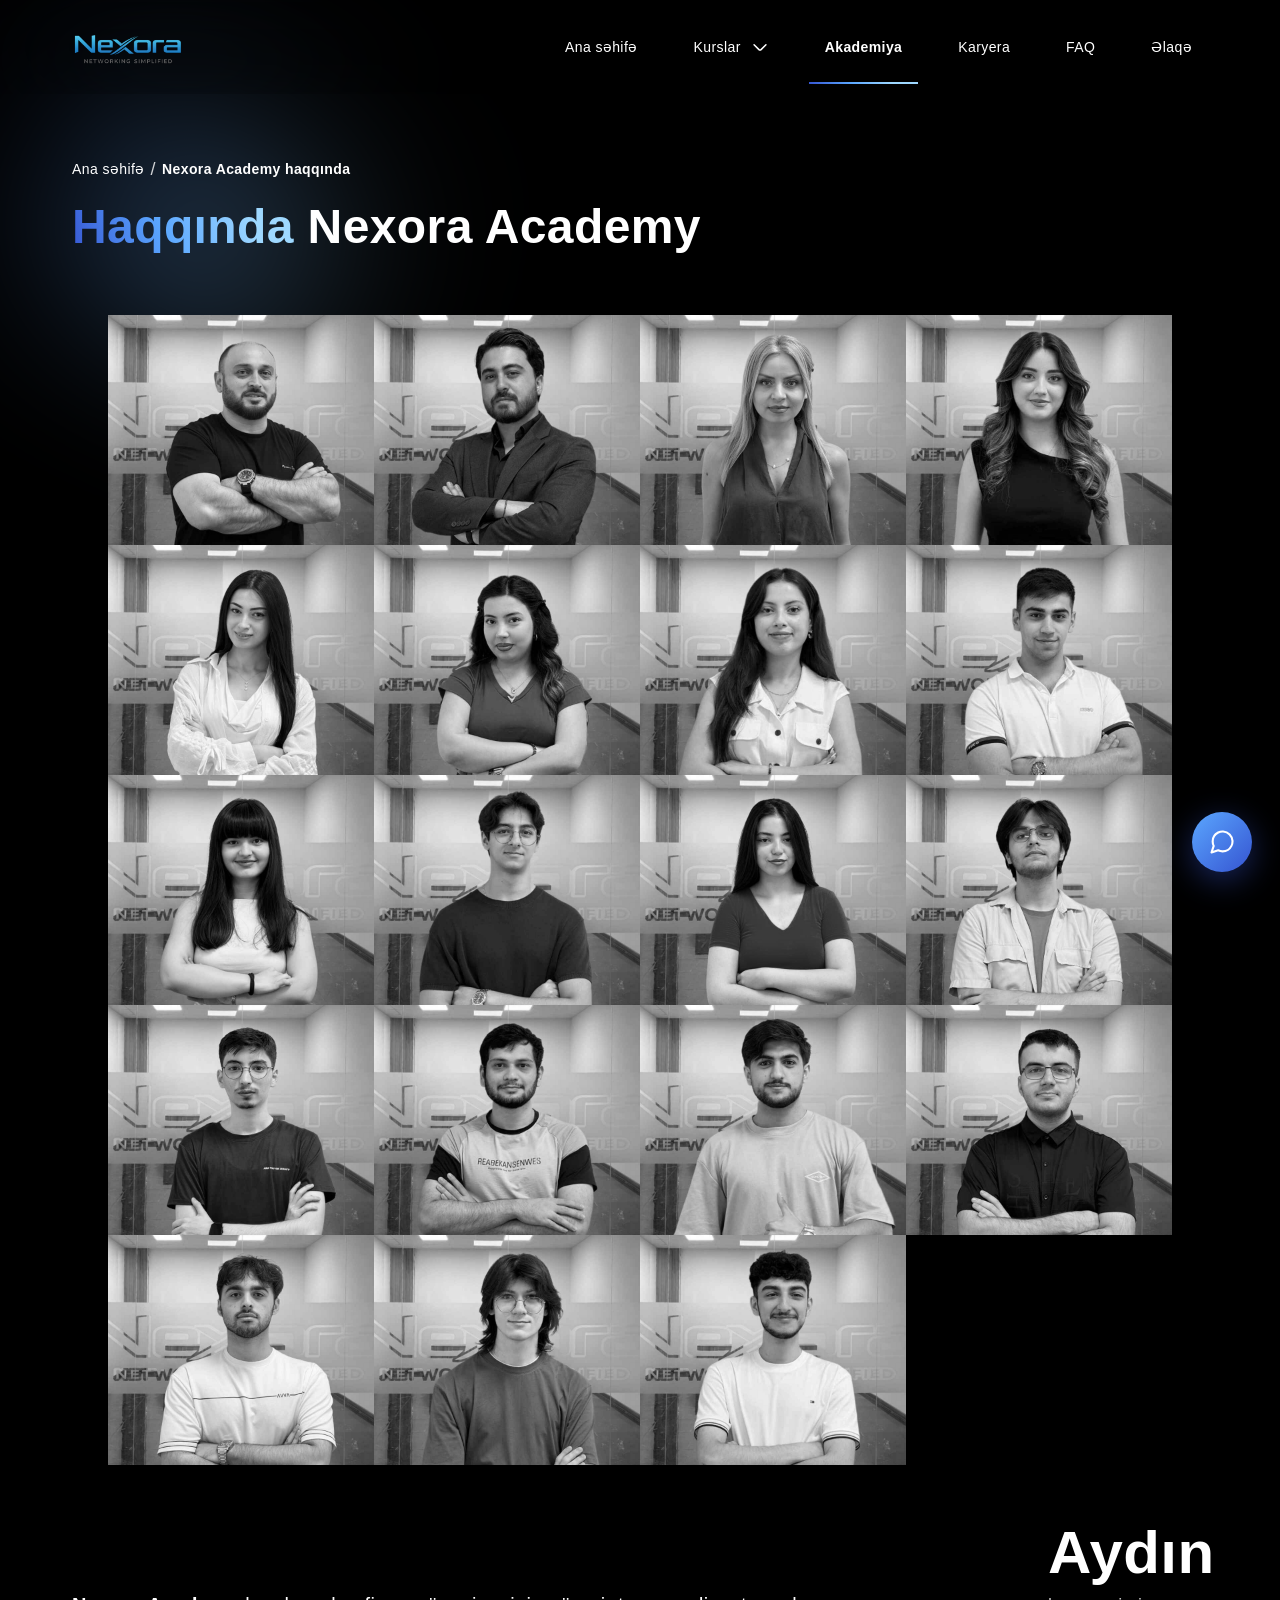
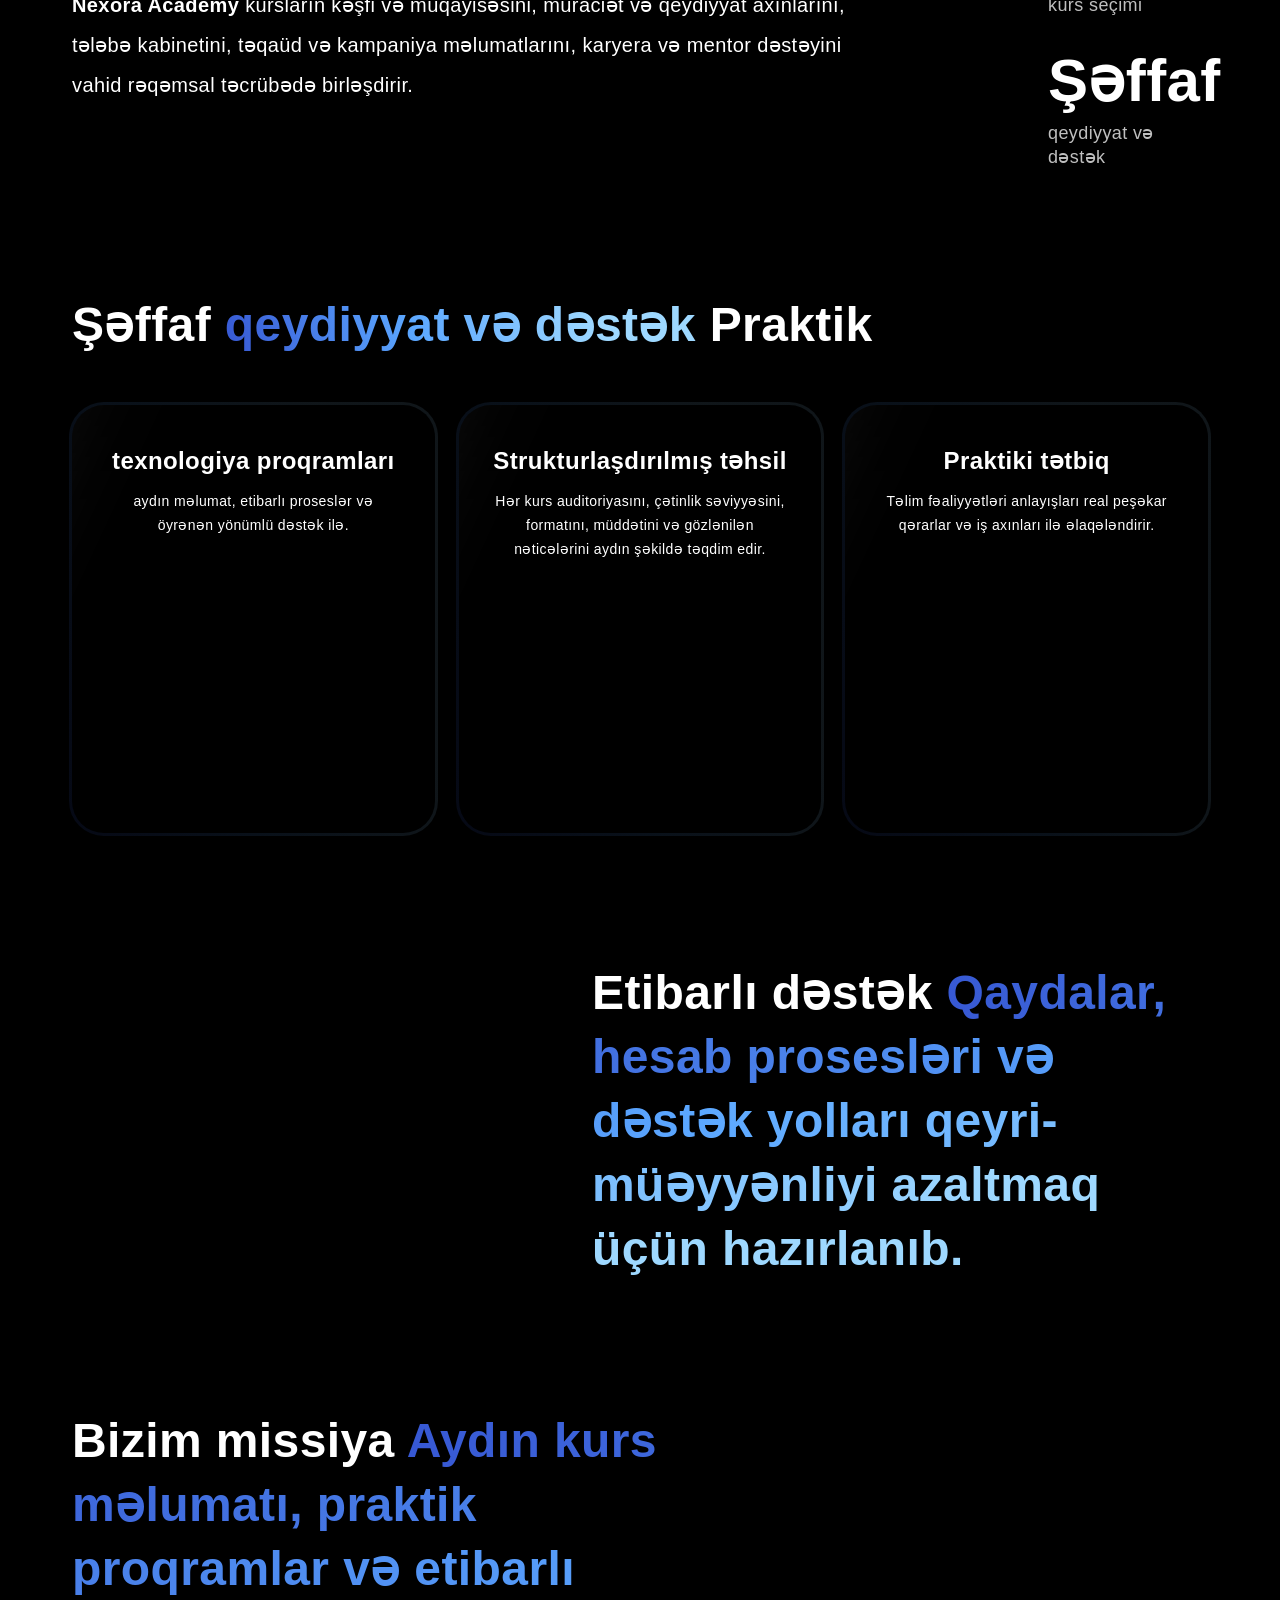
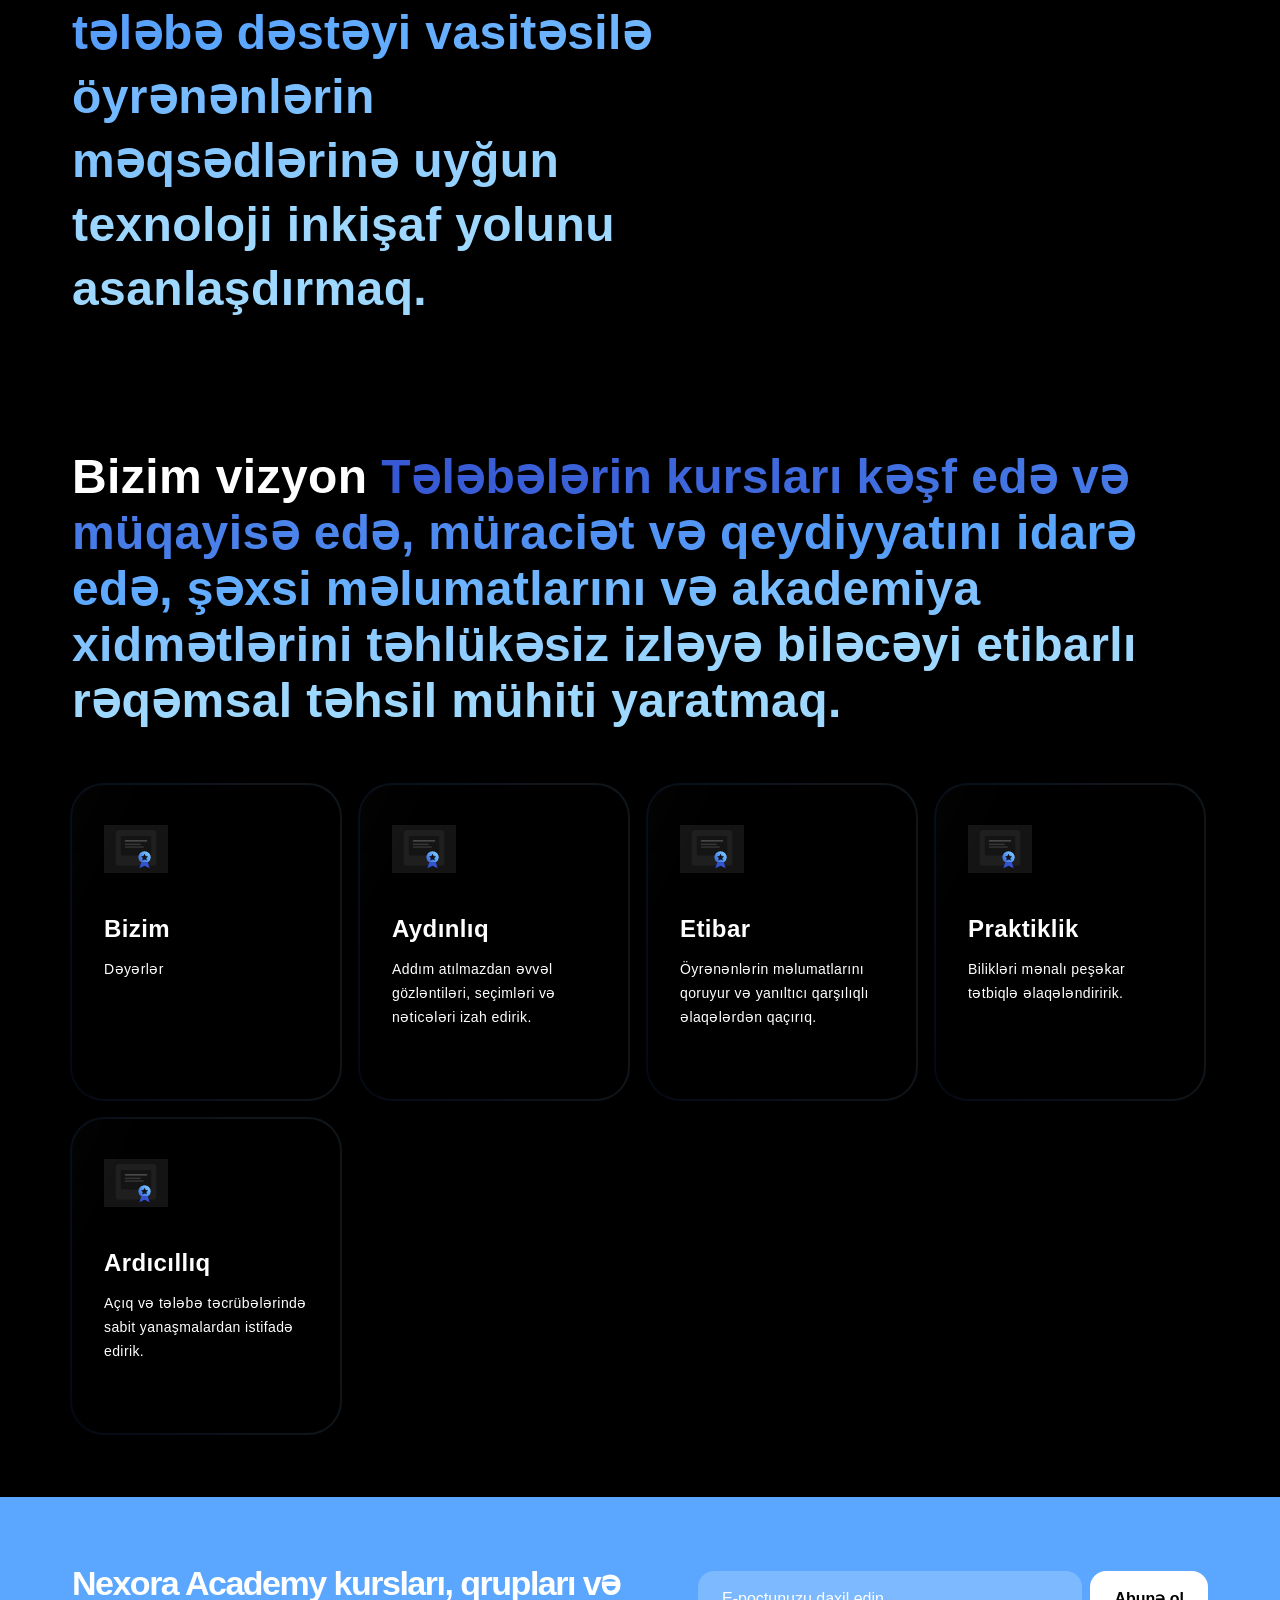
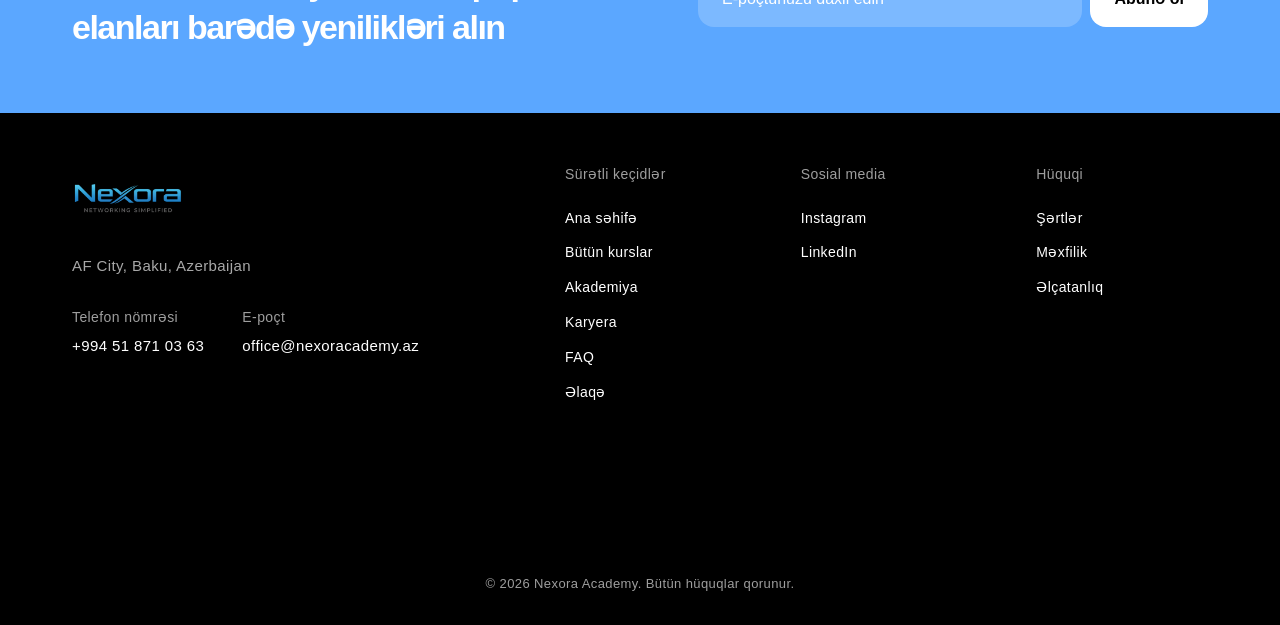
==== academy.html @ b9732b47 "first push" ====
<!doctype html>
<html lang="az">
<head>
    <link rel="preconnect" href="https://fonts.googleapis.com">
    <link rel="preconnect" href="https://fonts.gstatic.com" crossorigin>
    <link rel="icon" type="image/svg+xml" href="assets/favicon.svg">
  <meta charset="utf-8">
  <meta name="viewport" content="width=device-width, initial-scale=1">
  <meta name="description" content="Nexora Academy-nin missiyası, vizyonu, dəyərləri və tədris yanaşması ilə tanış olun.">
  <meta name="keywords" content="Nexora Academy, texnologiya kursları, kurs kataloqu, tələbə təhsili, praktiki öyrənmə">
  <meta name="nexora-api-base" content="">
  <title>Nexora Academy | Nexora Academy haqqında</title>
  <link rel="stylesheet" href="style.css">
  <script defer src="app.js"></script>
</head>
<body class="__variable_7fc4d2 antialiased" style="overflow:auto" data-page="haqqimizda">
  <noscript>Bu saytın işləməsi üçün JavaScript aktiv olmalıdır.</noscript>

      <div>
        <header class="Header_header__8yaFd">
        <div class="container">
        <div class="Header_header__content__5T2vO">
        <div class="Header_header__content__group__96cQG">
        <div class="Header_header__content__group__item__t0_4X">
        <a class="Header_header__logo__wY5vW" href="index.html">
        <img alt="Nexora Academy" data-nimg="1" decoding="async" height="52" loading="eager" src="assets/logo.png" style="color:transparent" width="107"/>
        </a>
        </div>
        </div>
        <div class="Header_header__content__group__96cQG">
        <div class="Header_header__content__group__item__t0_4X">
        <div class="Header_header__menu__QSH1x">
        <div class="Header_header__menu__body__cdNzt">
        <ul class="Header_header__menu__list__fvVyw">
        <li>
        <a class="Header_header__menu__link__i1AD1" href="index.html">
        <span>
                      Ana səhifə
                     </span>
        </a>
        </li>
        <li>
        <div class="Header_header__menu__drowpdown__KnfZg">
        <a class="Header_header__menu__drowpdown__item__jIbqp" href="courses.html">
                      Bütün kurslar
                     </a>
        <a class="Header_header__menu__drowpdown__item__jIbqp" href="categories.html">Kurs kateqoriyaları</a>
        </div>
        <p class="Header_header__menu__link__i1AD1">
        <span>
                      Kurslar
                     </span>
        <span class="Header_header__menu__arrow__nvxph">
        <svg fill="none" height="18" viewbox="0 0 18 18" width="18" xmlns="http://www.w3.org/2000/svg">
        <path d="M14.9405 6.71252L10.0505 11.6025C9.47305 12.18 8.52805 12.18 7.95055 11.6025L3.06055 6.71252" stroke="white" stroke-linecap="round" stroke-linejoin="round" stroke-miterlimit="10" stroke-width="1.5">
        </path>
        </svg>
        </span>
        </p>
        </li>
        <li>
        <a class="Header_header__menu__link__i1AD1 Header_active__9DNVy" href="academy.html">
        <span>
                      Akademiya
                     </span>
        </a>
        </li>
        <li>
        <a class="Header_header__menu__link__i1AD1" href="scholarships.html">
        <span>
                      Karyera
                     </span>
        </a>
        </li>
        <li>
        <a class="Header_header__menu__link__i1AD1" href="faq.html">
        <span>
                      FAQ
                     </span>
        </a>
        </li>
        <li>
        <a class="Header_header__menu__link__i1AD1" href="contact.html" rel="noopener noreferrer">
        <span>
                      Əlaqə
                     </span>
        </a>
        </li>
        
        </ul>
        </div>
        </div>
        <button class="ai-btn ai-btn--icon ai-btn--gray ai-btn--xs header__menu__btn d-lg-flex d-none" type="button">
        <svg class="" fill="none" height="24" viewbox="0 0 24 24" width="24" xmlns="http://www.w3.org/2000/svg">
        <path d="M22 8.27V4.23C22 2.64 21.36 2 19.77 2H15.73C14.14 2 13.5 2.64 13.5 4.23V8.27C13.5 9.86 14.14 10.5 15.73 10.5H19.77C21.36 10.5 22 9.86 22 8.27Z" stroke="white" stroke-linecap="round" stroke-linejoin="round" stroke-width="1.5">
        </path>
        <path d="M10.5 8.52V3.98C10.5 2.57 9.86 2 8.27 2H4.23C2.64 2 2 2.57 2 3.98V8.51C2 9.93 2.64 10.49 4.23 10.49H8.27C9.86 10.5 10.5 9.93 10.5 8.52Z" stroke="white" stroke-linecap="round" stroke-linejoin="round" stroke-width="1.5">
        </path>
        <path d="M10.5 19.77V15.73C10.5 14.14 9.86 13.5 8.27 13.5H4.23C2.64 13.5 2 14.14 2 15.73V19.77C2 21.36 2.64 22 4.23 22H8.27C9.86 22 10.5 21.36 10.5 19.77Z" stroke="white" stroke-linecap="round" stroke-linejoin="round" stroke-width="1.5">
        </path>
        <path d="M15 15.5H21" stroke="white" stroke-linecap="round" stroke-width="1.5">
        </path>
        <path d="M15 19.5H21" stroke="white" stroke-linecap="round" stroke-width="1.5">
        </path>
        </svg>
        </button>
        </div>
        </div>
        </div>
        </div>
        </header>
        <div class="HeaderMobile_header_mobile_menu__b38W_">
        <div class="HeaderMobile_header_mobile_menu__content__QXr0E">
        <div class="HeaderMobile_header_mobile_menu__title__N_ti5">
        <a class="HeaderMobile_header_mobile_menu__logo__V5ZUK" href="index.html">
        <img alt="Nexora Academy" data-nimg="1" decoding="async" height="52" loading="lazy" src="assets/logo.png" style="color:transparent" width="107"/>
        </a>
        <button class="ai-btn ai-btn--icon ai-btn--gray ai-btn--xs header__menu__btn d-lg-flex d-none" type="button">
        <svg class="" height="24" viewbox="0 0 24 24" width="24" xmlns="http://www.w3.org/2000/svg">
        <path d="M19.6108 6.39423C19.7449 6.26485 19.8519 6.11007 19.9255 5.93891C19.9991 5.76775 20.0379 5.58364 20.0396 5.39733C20.0413 5.21102 20.0059 5.02623 19.9354 4.85376C19.865 4.68128 19.7609 4.52456 19.6292 4.39275C19.4975 4.26094 19.3409 4.15668 19.1685 4.08604C18.996 4.01541 18.8113 3.97982 18.625 3.98135C18.4387 3.98288 18.2545 4.0215 18.0833 4.09496C17.9121 4.16842 17.7572 4.27524 17.6277 4.40919L12.0037 10.0313L6.38167 4.40919C6.25321 4.27133 6.09829 4.16076 5.92617 4.08407C5.75405 4.00737 5.56824 3.96614 5.37984 3.96281C5.19143 3.95949 5.00429 3.99415 4.82957 4.06472C4.65485 4.13529 4.49613 4.24033 4.36289 4.37358C4.22964 4.50682 4.1246 4.66553 4.05403 4.84025C3.98346 5.01498 3.9488 5.20212 3.95212 5.39053C3.95545 5.57893 3.99669 5.76474 4.07338 5.93686C4.15007 6.10898 4.26064 6.2639 4.39851 6.39236L10.0168 12.0163L4.39476 17.6384C4.14691 17.9044 4.01197 18.2562 4.01838 18.6197C4.0248 18.9832 4.17206 19.3301 4.42915 19.5871C4.68623 19.8442 5.03307 19.9915 5.39659 19.9979C5.76011 20.0043 6.11193 19.8694 6.37792 19.6215L12.0037 13.9995L17.6258 19.6234C17.8918 19.8713 18.2436 20.0062 18.6071 19.9998C18.9707 19.9934 19.3175 19.8461 19.5746 19.589C19.8317 19.3319 19.9789 18.9851 19.9854 18.6216C19.9918 18.2581 19.8568 17.9062 19.609 17.6402L13.9906 12.0163L19.6108 6.39423Z" fill="white">
        </path>
        </svg>
        </button>
        </div>
        <div class="HeaderMobile_header__menu__body__mobile__Qr4AK">
        <div class="HeaderMobile_menu__accordion__a4KMH">
        <div class="HeaderMobile_menu__accordion__item__lNOEz">
        <div class="HeaderMobile_menu__accordion__item__header__tKY8U">
        <a class="HeaderMobile_menu__accordion__item__header__title__m4g5z" href="index.html">
                  Ana səhifə
                 </a>
        </div>
        </div>
        <div class="HeaderMobile_divider__RUyAL">
        </div>
        <button class="HeaderMobile_menu__accordion__item__lNOEz" type="button">
        <div class="HeaderMobile_menu__accordion__item__header__tKY8U">
        <p class="HeaderMobile_menu__accordion__item__header__title__m4g5z">
                  Kurslar
                 </p>
        <span class="HeaderMobile_menu__accordion__item__header__icon__Zy71M">
        <svg class="" height="24" viewbox="0 0 24 24" width="24" xmlns="http://www.w3.org/2000/svg">
        <path clip-rule="evenodd" d="M16.631 11.1054C16.8673 11.3418 17.0001 11.6625 17.0001 11.9968C17.0001 12.3311 16.8673 12.6517 16.631 12.8882L9.49852 20.0206C9.38221 20.1411 9.24309 20.2371 9.08926 20.3032C8.93544 20.3693 8.76999 20.404 8.60258 20.4055C8.43517 20.407 8.26915 20.3751 8.1142 20.3117C7.95925 20.2483 7.81848 20.1546 7.7001 20.0363C7.58171 19.9179 7.48809 19.7771 7.4247 19.6222C7.3613 19.4672 7.3294 19.3012 7.33086 19.1338C7.33231 18.9664 7.36709 18.8009 7.43317 18.6471C7.49925 18.4933 7.5953 18.3541 7.71572 18.2378L13.9568 11.9968L7.71572 5.75574C7.48605 5.51795 7.35897 5.19946 7.36184 4.86888C7.36472 4.5383 7.49732 4.22207 7.73108 3.9883C7.96485 3.75454 8.28108 3.62194 8.61166 3.61907C8.94224 3.61619 9.26073 3.74328 9.49852 3.97294L16.631 11.1054Z" fill="white" fill-rule="evenodd">
        </path>
        </svg>
        </span>
        </div>
        <div class="HeaderMobile_menu__accordion__item__body__yE0mi">
        <a href="courses.html">
                  Bütün kurslar
                 </a>
        <a href="categories.html">Kurs kateqoriyaları</a>
        </div>
        </button>
        <div class="HeaderMobile_divider__RUyAL">
        </div>
        <div class="HeaderMobile_menu__accordion__item__lNOEz">
        <div class="HeaderMobile_menu__accordion__item__header__tKY8U">
        <a class="HeaderMobile_menu__accordion__item__header__title__m4g5z" href="academy.html">
                  Akademiya
                 </a>
        </div>
        </div>
        <div class="HeaderMobile_divider__RUyAL">
        </div>
        <div class="HeaderMobile_menu__accordion__item__lNOEz">
        <div class="HeaderMobile_menu__accordion__item__header__tKY8U">
        <a class="HeaderMobile_menu__accordion__item__header__title__m4g5z" href="scholarships.html">
                  Karyera
                 </a>
        </div>
        </div>
        <div class="HeaderMobile_divider__RUyAL">
        </div>
        <div class="HeaderMobile_menu__accordion__item__lNOEz">
        <div class="HeaderMobile_menu__accordion__item__header__tKY8U">
        <a class="HeaderMobile_menu__accordion__item__header__title__m4g5z" href="faq.html">
                  FAQ
                 </a>
        </div>
        </div>
        <div class="HeaderMobile_divider__RUyAL">
        </div>
        <div class="HeaderMobile_menu__accordion__item__lNOEz">
        <div class="HeaderMobile_menu__accordion__item__header__tKY8U">
        <a class="HeaderMobile_menu__accordion__item__header__title__m4g5z" href="contact.html" rel="noopener noreferrer">
                  Əlaqə
                 </a>
        </div>
        </div>
        <div class="HeaderMobile_divider__RUyAL">
        </div>
        
        </div>
        </div>
        <div class="HeaderMobile_header_mobile_menu__footer___wEiC">
        <ul class="SocialMediaList_socialList__BZJJ2">
        
        
        <li>
        <a href="privacy.html" rel="noopener noreferrer" target="_blank">
        <div>
        <svg class="" fill="white" height="16" viewbox="0 0 24 25" width="16" xmlns="http://www.w3.org/2000/svg">
        <rect fill="#454545" height="24" rx="5" width="24" y="0.0371094">
        </rect>
        <path d="M13.0281 2.00073C14.1535 2.00259 14.7238 2.00855 15.2166 2.02322L15.4107 2.02956C15.6349 2.03753 15.8561 2.04753 16.1228 2.06003C17.1869 2.1092 17.9128 2.27753 18.5503 2.52503C19.2094 2.7792 19.7661 3.12253 20.3219 3.67837C20.8769 4.2342 21.2203 4.79253 21.4753 5.45003C21.7219 6.0867 21.8903 6.81337 21.9403 7.87753C21.9522 8.1442 21.9618 8.3654 21.9697 8.58964L21.976 8.78373C21.9906 9.27647 21.9973 9.84686 21.9994 10.9723L22.0002 11.7179C22.0003 11.809 22.0003 11.903 22.0003 12L22.0002 12.2821L21.9996 13.0278C21.9977 14.1532 21.9918 14.7236 21.9771 15.2163L21.9707 15.4104C21.9628 15.6347 21.9528 15.8559 21.9403 16.1225C21.8911 17.1867 21.7219 17.9125 21.4753 18.55C21.2211 19.2092 20.8769 19.7659 20.3219 20.3217C19.7661 20.8767 19.2069 21.22 18.5503 21.475C17.9128 21.7217 17.1869 21.89 16.1228 21.94C15.8561 21.9519 15.6349 21.9616 15.4107 21.9694L15.2166 21.9757C14.7238 21.9904 14.1535 21.997 13.0281 21.9992L12.2824 22C12.1913 22 12.0973 22 12.0003 22L11.7182 22L10.9725 21.9993C9.8471 21.9975 9.27672 21.9915 8.78397 21.9768L8.58989 21.9705C8.36564 21.9625 8.14444 21.9525 7.87778 21.94C6.81361 21.8909 6.08861 21.7217 5.45028 21.475C4.79194 21.2209 4.23444 20.8767 3.67861 20.3217C3.12278 19.7659 2.78028 19.2067 2.52528 18.55C2.27778 17.9125 2.11028 17.1867 2.06028 16.1225C2.0484 15.8559 2.03871 15.6347 2.03086 15.4104L2.02457 15.2163C2.00994 14.7236 2.00327 14.1532 2.00111 13.0278L2.00098 10.9723C2.00284 9.84686 2.00879 9.27647 2.02346 8.78373L2.02981 8.58964C2.03778 8.3654 2.04778 8.1442 2.06028 7.87753C2.10944 6.81253 2.27778 6.08753 2.52528 5.45003C2.77944 4.7917 3.12278 4.2342 3.67861 3.67837C4.23444 3.12253 4.79278 2.78003 5.45028 2.52503C6.08778 2.27753 6.81278 2.11003 7.87778 2.06003C8.14444 2.04816 8.36564 2.03847 8.58989 2.03062L8.78397 2.02433C9.27672 2.00969 9.8471 2.00302 10.9725 2.00086L13.0281 2.00073ZM12.0003 7.00003C9.23738 7.00003 7.00028 9.23956 7.00028 12C7.00028 14.7629 9.23981 17 12.0003 17C14.7632 17 17.0003 14.7605 17.0003 12C17.0003 9.23713 14.7607 7.00003 12.0003 7.00003ZM12.0003 9.00003C13.6572 9.00003 15.0003 10.3427 15.0003 12C15.0003 13.6569 13.6576 15 12.0003 15C10.3434 15 9.00028 13.6574 9.00028 12C9.00028 10.3431 10.3429 9.00003 12.0003 9.00003ZM17.2503 5.50003C16.561 5.50003 16.0003 6.05994 16.0003 6.74918C16.0003 7.43843 16.5602 7.9992 17.2503 7.9992C17.9395 7.9992 18.5003 7.4393 18.5003 6.74918C18.5003 6.05994 17.9386 5.49917 17.2503 5.50003Z">
        </path>
        </svg>
        </div>
        <span>
                  Məxfilik
                 </span>
        </a>
        </li>
        <li>
        <a href="terms.html" rel="noopener noreferrer" target="_blank">
        <div>
        <svg class="" fill="white" height="16" viewbox="0 0 24 24" width="16" xmlns="http://www.w3.org/2000/svg">
        <rect fill="#454545" height="24" rx="5" width="24" y="0.0371094">
        </rect>
        <path d="M6.94048 4.99993C6.94011 5.81424 6.44608 6.54702 5.69134 6.85273C4.9366 7.15845 4.07187 6.97605 3.5049 6.39155C2.93793 5.80704 2.78195 4.93715 3.1105 4.19207C3.43906 3.44699 4.18654 2.9755 5.00048 2.99993C6.08155 3.03238 6.94097 3.91837 6.94048 4.99993ZM7.00048 8.47993H3.00048V20.9999H7.00048V8.47993ZM13.3205 8.47993H9.34048V20.9999H13.2805V14.4299C13.2805 10.7699 18.0505 10.4299 18.0505 14.4299V20.9999H22.0005V13.0699C22.0005 6.89993 14.9405 7.12993 13.2805 10.1599L13.3205 8.47993Z">
        </path>
        </svg>
        </div>
        <span>
                  Şərtlər
                 </span>
        </a>
        </li>
        <li>
        <a href="accessibility.html" rel="noopener noreferrer" target="_blank">
        <div>
        <svg class="" fill="white" height="16" viewbox="0 0 24 24" width="16" xmlns="http://www.w3.org/2000/svg">
        <rect fill="#454545" height="24" rx="5" width="24">
        </rect>
        <path d="M12.2439 4C12.778 4.00294 14.1143 4.01586 15.5341 4.07273L16.0375 4.09468C17.467 4.16236 18.8953 4.27798 19.6037 4.4755C20.5486 4.74095 21.2913 5.5155 21.5423 6.49732C21.942 8.05641 21.992 11.0994 21.9982 11.8358L21.9991 11.9884V12.0099L21.9982 12.1625C21.992 12.8989 21.942 15.9419 21.5423 17.501C21.2878 18.4864 20.5451 19.261 19.6037 19.5228C18.8953 19.7203 17.467 19.8359 16.0375 19.9036L15.5341 19.9255C14.1143 19.9824 12.778 19.9953 12.2439 19.9983L12.0095 19.9991H11.9887L11.7545 19.9983C10.6241 19.9921 5.89772 19.941 4.39451 19.5228C3.4496 19.2573 2.70692 18.4828 2.45587 17.501C2.0562 15.9419 2.00624 12.8989 2 12.1625V11.8358C2.00624 11.0994 2.0562 8.05641 2.45587 6.49732C2.7104 5.51186 3.45308 4.73732 4.39451 4.4755C5.89772 4.05723 10.6241 4.00622 11.7545 4H12.2439ZM9.99911 8.49914V15.4991L15.9991 11.9991L9.99911 8.49914Z" fill="white">
        </path>
        </svg>
        </div>
        <span>
                  Əlçatanlıq
                 </span>
        </a>
        </li>
        </ul>
        </div>
        </div>
        </div>
        </div>
<!--$-->
<div class="main--about">
<section class="section section--who-we-are">
<div class="section__content">
<div class="container">
<div class="section__header">
<div class="section__header__content">
<div class="NavigateSection_navigate-sec-main__mcTrm">
<a href="index.html">
          Ana səhifə
         </a>
<div class="NavigateSection_item-title-main__EsXaL">
<span class="NavigateSection_slash__I2FJH">
           /
          </span>
<p class="NavigateSection_current__x72AF">
           Nexora Academy haqqında
          </p>
</div>
</div>
<h2 class="section__header__title">
<span class="ai-highlight ai-highlight--glow">
          Haqqında
         </span>
         Nexora Academy
        </h2>
</div>
</div>
</div>
<div class="section__body">
<div class="WhoWeAreSection_ai-who-we-are__RntE7">
<div class="container-fluid">
<div class="WhoWeAreSection_ai-who-we-are__media__8Q9wL">
<div class="WhoWeAreSection_ai-who-we-are__media__image__cNM9o">
<img alt="Asim Namazov — Təsisçi, təlimçi | Nexora Academy" data-nimg="1" decoding="async" height="230" loading="lazy" src="assets/nexora-portraits/nexora-team-01.jpg" style="color: transparent" width="266"/>
<div class="WhoWeAreSection_ai-who-we-are__media__image__info__mYOIx">
<span> Asim Namazov </span>
<span> Təsisçi, təlimçi </span>
</div>
</div><div class="WhoWeAreSection_ai-who-we-are__media__image__cNM9o">
<img alt="Novruz Bəhramov — Təlimçi | Nexora Academy" data-nimg="1" decoding="async" height="230" loading="lazy" src="assets/nexora-portraits/nexora-team-02.jpg" style="color: transparent" width="266"/>
<div class="WhoWeAreSection_ai-who-we-are__media__image__info__mYOIx">
<span> Novruz Bəhramov </span>
<span> Təlimçi </span>
</div>
</div>
<div class="WhoWeAreSection_ai-who-we-are__media__image__cNM9o">
<img alt="Xalidə Həsənova — Mentor | Nexora Academy" data-nimg="1" decoding="async" height="230" loading="lazy" src="assets/nexora-portraits/nexora-team-03.jpg" style="color: transparent" width="266"/>
<div class="WhoWeAreSection_ai-who-we-are__media__image__info__mYOIx">
<span> Xalidə Həsənova </span>
<span> Mentor </span>
</div>
</div><div class="WhoWeAreSection_ai-who-we-are__media__image__cNM9o">
<img alt="Ayşə Qəhrəmanova — Mentor | Nexora Academy" data-nimg="1" decoding="async" height="230" loading="lazy" src="assets/nexora-portraits/nexora-team-04.jpg" style="color: transparent" width="266"/>
<div class="WhoWeAreSection_ai-who-we-are__media__image__info__mYOIx">
<span> Ayşə Qəhrəmanova </span>
<span> Mentor </span>
</div>
</div>
<div class="WhoWeAreSection_ai-who-we-are__media__image__cNM9o">
<img alt="Zeynəb Bahramova — Menecer | Nexora Academy" data-nimg="1" decoding="async" height="230" loading="lazy" src="assets/nexora-portraits/nexora-team-05.jpg" style="color: transparent" width="266"/>
<div class="WhoWeAreSection_ai-who-we-are__media__image__info__mYOIx">
<span> Zeynəb Bahramova </span>
<span> Menecer </span>
</div>
</div>
<div class="WhoWeAreSection_ai-who-we-are__media__image__cNM9o">
<img alt="Ləman Kərimova — Mentor | Nexora Academy" data-nimg="1" decoding="async" height="230" loading="lazy" src="assets/nexora-portraits/nexora-team-06.jpg" style="color: transparent" width="266"/>
<div class="WhoWeAreSection_ai-who-we-are__media__image__info__mYOIx">
<span> Ləman Kərimova </span>
<span> Mentor </span>
</div>
</div>
<div class="WhoWeAreSection_ai-who-we-are__media__image__cNM9o">
<img alt="Nəzrin Şərbətli — Təcrübəçi | Nexora Academy" data-nimg="1" decoding="async" height="230" loading="lazy" src="assets/nexora-portraits/nexora-team-07.jpg" style="color: transparent" width="266"/>
<div class="WhoWeAreSection_ai-who-we-are__media__image__info__mYOIx">
<span> Nəzrin Şərbətli </span>
<span> Təcrübəçi </span>
</div>
</div>
<div class="WhoWeAreSection_ai-who-we-are__media__image__cNM9o">
<img alt="Nihad Rəsulov — Backend mühəndisi | Nexora Academy" data-nimg="1" decoding="async" height="230" loading="lazy" src="assets/nexora-portraits/nexora-team-08.jpg" style="color: transparent" width="266"/>
<div class="WhoWeAreSection_ai-who-we-are__media__image__info__mYOIx">
<span> Nihad Rəsulov </span>
<span> Backend mühəndisi </span>
</div>
</div>
<div class="WhoWeAreSection_ai-who-we-are__media__image__cNM9o">
<img alt="Zəhra Eldarova — Təcrübəçi | Nexora Academy" data-nimg="1" decoding="async" height="230" loading="lazy" src="assets/nexora-portraits/nexora-team-09.jpg" style="color: transparent" width="266"/>
<div class="WhoWeAreSection_ai-who-we-are__media__image__info__mYOIx">
<span> Zəhra Eldarova </span>
<span> Təcrübəçi </span>
</div>
</div>
<div class="WhoWeAreSection_ai-who-we-are__media__image__cNM9o">
<img alt="Yusif İsmayılzadə — Süni İntellekt mühəndisi | Nexora Academy" data-nimg="1" decoding="async" height="230" loading="lazy" src="assets/nexora-portraits/nexora-team-10.jpg" style="color: transparent" width="266"/>
<div class="WhoWeAreSection_ai-who-we-are__media__image__info__mYOIx">
<span> Yusif İsmayılzadə </span>
<span> Süni İntellekt mühəndisi </span>
</div>
</div>

<div class="WhoWeAreSection_ai-who-we-are__media__image__cNM9o">
<img alt="Nəcabət Sofiyeva — Təcrübəçi | Nexora Academy" data-nimg="1" decoding="async" height="230" loading="lazy" src="assets/nexora-portraits/nexora-team-12.jpg" style="color: transparent" width="266"/>
<div class="WhoWeAreSection_ai-who-we-are__media__image__info__mYOIx">
<span> Nəcabət Sofiyeva </span>
<span> Təcrübəçi </span>
</div>
</div>
<div class="WhoWeAreSection_ai-who-we-are__media__image__cNM9o">
<img alt="Murad Şirinov — UX:UI dizayner | Nexora Academy" data-nimg="1" decoding="async" height="230" loading="lazy" src="assets/nexora-portraits/nexora-team-13.jpg" style="color: transparent" width="266"/>
<div class="WhoWeAreSection_ai-who-we-are__media__image__info__mYOIx">
<span> Murad Şirinov </span>
<span> UX:UI dizayner </span>
</div>
</div>
<div class="WhoWeAreSection_ai-who-we-are__media__image__cNM9o">
<img alt="Yaqub Abdullayev — Devops mühəndisi | Nexora Academy" data-nimg="1" decoding="async" height="230" loading="lazy" src="assets/nexora-portraits/nexora-team-14.jpg" style="color: transparent" width="266"/>
<div class="WhoWeAreSection_ai-who-we-are__media__image__info__mYOIx">
<span> Yaqub Abdullayev </span>
<span> Devops mühəndisi </span>
</div>
</div>
<div class="WhoWeAreSection_ai-who-we-are__media__image__cNM9o">
<img alt="Fikrət Qurbanov — Frontend mühəndisi | Nexora Academy" data-nimg="1" decoding="async" height="230" loading="lazy" src="assets/nexora-portraits/nexora-team-15.jpg" style="color: transparent" width="266"/>
<div class="WhoWeAreSection_ai-who-we-are__media__image__info__mYOIx">
<span> Fikrət Qurbanov </span>
<span> Frontend mühəndisi </span>
</div>
</div>
<div class="WhoWeAreSection_ai-who-we-are__media__image__cNM9o">
<img alt="Məhəmməd Verdiyev — Süni İntellekt mühəndisi | Nexora Academy" data-nimg="1" decoding="async" height="230" loading="lazy" src="assets/nexora-portraits/nexora-team-16.jpg" style="color: transparent" width="266"/>
<div class="WhoWeAreSection_ai-who-we-are__media__image__info__mYOIx">
<span> Məhəmməd Verdiyev </span>
<span> Süni İntellekt mühəndisi </span>
</div>
</div>
<div class="WhoWeAreSection_ai-who-we-are__media__image__cNM9o">
<img alt="Qüdrət Bayramov — Təcrübəçi | Nexora Academy" data-nimg="1" decoding="async" height="230" loading="lazy" src="assets/nexora-portraits/nexora-team-17.jpg" style="color: transparent" width="266"/>
<div class="WhoWeAreSection_ai-who-we-are__media__image__info__mYOIx">
<span> Qüdrət Bayramov </span>
<span> Təcrübəçi </span>
</div>
</div>
<div class="WhoWeAreSection_ai-who-we-are__media__image__cNM9o">
<img alt="Ramil Musazadə — Həllər üzrə arxitektor | Nexora Academy" data-nimg="1" decoding="async" height="230" loading="lazy" src="assets/nexora-portraits/nexora-team-18.jpg" style="color: transparent" width="266"/>
<div class="WhoWeAreSection_ai-who-we-are__media__image__info__mYOIx">
<span> Ramil Musazadə </span>
<span> Həllər üzrə arxitektor </span>
</div>
</div>
<div class="WhoWeAreSection_ai-who-we-are__media__image__cNM9o">
<img alt="Emil Rozenberq — QA mühəndisi | Nexora Academy" data-nimg="1" decoding="async" height="230" loading="lazy" src="assets/nexora-portraits/nexora-team-19.jpg" style="color: transparent" width="266"/>
<div class="WhoWeAreSection_ai-who-we-are__media__image__info__mYOIx">
<span> Emil Rozenberq </span>
<span> QA mühəndisi </span>
</div>
</div>
<div class="WhoWeAreSection_ai-who-we-are__media__image__cNM9o">
<img alt="Rəşid Əlizadə — Frontend mühəndisi | Nexora Academy" data-nimg="1" decoding="async" height="230" loading="lazy" src="assets/nexora-portraits/nexora-team-20.jpg" style="color: transparent" width="266"/>
<div class="WhoWeAreSection_ai-who-we-are__media__image__info__mYOIx">
<span> Rəşid Əlizadə </span>
<span> Frontend mühəndisi </span>
</div>
</div>
</div>
</div>
<div class="container">
<div class="WhoWeAreSection_ai-who-we-are__content__bfv8C">
                    <div class="WhoWeAreSection_ai-who-we-are__info__XGRRl">
                      <p>
                        <strong class=""> Nexora Academy </strong>
                        kursların kəşfi və müqayisəsini, müraciət və qeydiyyat axınlarını, tələbə kabinetini, təqaüd və kampaniya məlumatlarını, karyera və mentor dəstəyini vahid rəqəmsal təcrübədə birləşdirir.
                      </p>
                    </div>
                    <div class="WhoWeAreSection_ai-who-we-are__stats__vUr8m">
                      <div
                        class="WhoWeAreSection_ai-who-we-are__stats__item__W5tzn"
                      >
                        <div
                          class="WhoWeAreSection_ai-who-we-are__stats__item__content__oQGW3"
                        >
                          <span
                            class="WhoWeAreSection_ai-who-we-are__stats__item__count__j8gSP"
                          >
                            Aydın
                          </span>
                          <span
                            class="WhoWeAreSection_ai-who-we-are__stats__item__title__3BeOo"
                          >
                            kurs seçimi
                          </span>
                        </div>
                      </div>
                      <div
                        class="WhoWeAreSection_ai-who-we-are__stats__item__W5tzn"
                      >
                        <div
                          class="WhoWeAreSection_ai-who-we-are__stats__item__content__oQGW3"
                        >
                          <span
                            class="WhoWeAreSection_ai-who-we-are__stats__item__count__j8gSP"
                          >
                            Şəffaf
                          </span>
                          <span
                            class="WhoWeAreSection_ai-who-we-are__stats__item__title__3BeOo"
                          >
                            qeydiyyat və dəstək
                          </span>
                        </div>
                      </div>
                    </div>
                  </div>
</div>
</div>
</div>
</div>
</section>
<section class="section section--work">
<div class="container">
<div class="section__content">
<div class="section__header">
<div class="section__header__content">
<h2 class="section__header__title">
         Şəffaf
         <span class="ai-highlight">
          qeydiyyat və dəstək
         </span>
         Praktik
        </h2>
</div>
</div>
<div class="section__body">
<div class="ServiceSection_ai-work__a4zHS">
<div class="ServiceCard_ai-work__item__kr3PC">
<div class="ServiceCard_ai-work__item__container__rQLXB">
<div class="ServiceCard_ai-work__item__content__TI5Jo">
<h3 class="ServiceCard_ai-work__item__title__tS4N3">
            texnologiya proqramları
           </h3>
<p class="ServiceCard_ai-work__item__desc__EbU_G">
            aydın məlumat, etibarlı proseslər və öyrənən yönümlü dəstək ilə.
           </p>
</div>
<div class="ServiceCard_ai-work__item__icon__LyUAf">
<video class="ServiceCard_ai-work__item__icon__LyUAf" autoplay muted loop playsinline preload="metadata" width="220" height="220" style="width:100%;height:100%;object-fit:cover"><source src="assets/videos/texnologiya proqramları.mp4" type="video/mp4"/></video>
</div>
</div>
</div>
<div class="ServiceCard_ai-work__item__kr3PC">
<div class="ServiceCard_ai-work__item__container__rQLXB">
<div class="ServiceCard_ai-work__item__content__TI5Jo">
<h3 class="ServiceCard_ai-work__item__title__tS4N3">
            Strukturlaşdırılmış təhsil
           </h3>
<p class="ServiceCard_ai-work__item__desc__EbU_G">
            Hər kurs auditoriyasını, çətinlik səviyyəsini, formatını, müddətini və gözlənilən nəticələrini aydın şəkildə təqdim edir.
           </p>
</div>
<div class="ServiceCard_ai-work__item__icon__LyUAf">
<video class="ServiceCard_ai-work__item__icon__LyUAf" autoplay muted loop playsinline preload="metadata" width="220" height="220" style="width:100%;height:100%;object-fit:cover"><source src="assets/videos/Strukturlaşdırılmış təhsil.mp4" type="video/mp4"/></video>
</div>
</div>
</div>
<div class="ServiceCard_ai-work__item__kr3PC">
<div class="ServiceCard_ai-work__item__container__rQLXB">
<div class="ServiceCard_ai-work__item__content__TI5Jo">
<h3 class="ServiceCard_ai-work__item__title__tS4N3">
            Praktiki tətbiq
           </h3>
<p class="ServiceCard_ai-work__item__desc__EbU_G">
            Təlim fəaliyyətləri anlayışları real peşəkar qərarlar və iş axınları ilə əlaqələndirir.
           </p>
</div>
<div class="ServiceCard_ai-work__item__icon__LyUAf">
<video class="ServiceCard_ai-work__item__icon__LyUAf" autoplay muted loop playsinline preload="metadata" width="220" height="220" style="width:100%;height:100%;object-fit:cover"><source src="assets/videos/Praktiki tətbiq.mp4" type="video/mp4"/></video>
</div>
</div>
</div>
</div>
</div>
</div>
</div>
</section>
<div class="section section--our-mission">
<div class="container">
<div class="section__content section__content--row-reverse">
<div class="section__header">
<div class="section__header__content">
<h2 class="section__header__title">
         Etibarlı dəstək
         <span class="ai-highlight">
          Qaydalar, hesab prosesləri və dəstək yolları qeyri-müəyyənliyi azaltmaq üçün hazırlanıb.
         </span>
</h2>
</div>
</div>
<div class="section__body">
<div class="OurMission_ai-vision__pfbvL">
<div style="will-change: transform; transform: perspective(1000px) rotateX(0deg) rotateY(0deg) scale3d(1, 1, 1);">
<video autoplay muted loop playsinline preload="metadata" width="464" height="471" style="width:100%;height:auto;display:block"><source src="assets/videos/Etibarlı dəstək Qaydalar,.mp4" type="video/mp4"/></video>
</div>
</div>
</div>
</div>
</div>
</div>
<div class="section section--our-vison">
<div class="container">
<div class="section__content section__content--row">
<div class="section__header">
<div class="section__header__content">
<h2 class="section__header__title">
         Bizim missiya
         <span class="ai-highlight">
          Aydın kurs məlumatı, praktik proqramlar və etibarlı tələbə dəstəyi vasitəsilə öyrənənlərin məqsədlərinə uyğun texnoloji inkişaf yolunu asanlaşdırmaq.
         </span>
</h2>
</div>
</div>
<div class="section__body">
<div class="OurVision_ai-vision__uToRj">
<div style="will-change: transform; transform: perspective(1000px) rotateX(0deg) rotateY(0deg) scale3d(1, 1, 1);">
<video autoplay muted loop playsinline preload="metadata" width="464" height="471" style="width:100%;height:auto;display:block"><source src="assets/videos/Missiya Aydın kurs.mp4" type="video/mp4"/></video>
</div>
</div>
</div>
</div>
</div>
</div>
<div class="section section--values">
<div class="container">
<div class="section__content">
<div class="section__header">
<div class="section__header__content">
<div class="section__header__title">
         Bizim vizyon
         <span class="ai-highlight">
          Tələbələrin kursları kəşf edə və müqayisə edə, müraciət və qeydiyyatını idarə edə, şəxsi məlumatlarını və akademiya xidmətlərini təhlükəsiz izləyə biləcəyi etibarlı rəqəmsal təhsil mühiti yaratmaq.
         </span>
</div>
</div>
</div>
<div class="section__body">
<div class="Values_ai-values__XMzHv">
<div class="Values_ai-values__item__eme7P">
<div class="Values_ai-values__item__container__iwKsF">
<div class="Values_ai-values__item__icon__haeJ0">
<img alt="Nexora Academy təhsil təcrübəsi" data-image-fallback="scholarship-certification" data-image-src="" data-nimg="1" decoding="async" height="64" loading="lazy" style="color:transparent" width="64"/>
</div>
<div class="Values_ai-values__item__content__YRRMR">
<h3 class="Values_ai-values__item__title__HBwsC">
            Bizim
           </h3>
<p class="Values_ai-values__item__desc__erJ35">
            Dəyərlər
           </p>
</div>
</div>
</div>
<div class="Values_ai-values__item__eme7P">
<div class="Values_ai-values__item__container__iwKsF">
<div class="Values_ai-values__item__icon__haeJ0">
<img alt="Nexora Academy təhsil təcrübəsi" data-image-fallback="scholarship-certification" data-image-src="" data-nimg="1" decoding="async" height="64" loading="lazy" style="color:transparent" width="64"/>
</div>
<div class="Values_ai-values__item__content__YRRMR">
<h3 class="Values_ai-values__item__title__HBwsC">
            Aydınlıq
           </h3>
<p class="Values_ai-values__item__desc__erJ35">
            Addım atılmazdan əvvəl gözləntiləri, seçimləri və nəticələri izah edirik.
           </p>
</div>
</div>
</div>
<div class="Values_ai-values__item__eme7P">
<div class="Values_ai-values__item__container__iwKsF">
<div class="Values_ai-values__item__icon__haeJ0">
<img alt="Nexora Academy təhsil təcrübəsi" data-image-fallback="scholarship-certification" data-image-src="" data-nimg="1" decoding="async" height="64" loading="lazy" style="color:transparent" width="64"/>
</div>
<div class="Values_ai-values__item__content__YRRMR">
<h3 class="Values_ai-values__item__title__HBwsC">
            Etibar
           </h3>
<p class="Values_ai-values__item__desc__erJ35">
            Öyrənənlərin məlumatlarını qoruyur və yanıltıcı qarşılıqlı əlaqələrdən qaçırıq.
           </p>
</div>
</div>
</div>
<div class="Values_ai-values__item__eme7P">
<div class="Values_ai-values__item__container__iwKsF">
<div class="Values_ai-values__item__icon__haeJ0">
<img alt="Nexora Academy təhsil təcrübəsi" data-image-fallback="scholarship-certification" data-image-src="" data-nimg="1" decoding="async" height="64" loading="lazy" style="color:transparent" width="64"/>
</div>
<div class="Values_ai-values__item__content__YRRMR">
<h3 class="Values_ai-values__item__title__HBwsC">
            Praktiklik
           </h3>
<p class="Values_ai-values__item__desc__erJ35">
            Bilikləri mənalı peşəkar tətbiqlə əlaqələndiririk.
           </p>
</div>
</div>
</div>
<div class="Values_ai-values__item__eme7P">
<div class="Values_ai-values__item__container__iwKsF">
<div class="Values_ai-values__item__icon__haeJ0">
<img alt="Nexora Academy təhsil təcrübəsi" data-image-fallback="scholarship-certification" data-image-src="" data-nimg="1" decoding="async" height="64" loading="lazy" style="color:transparent" width="64"/>
</div>
<div class="Values_ai-values__item__content__YRRMR">
<h3 class="Values_ai-values__item__title__HBwsC">
            Ardıcıllıq
           </h3>
<p class="Values_ai-values__item__desc__erJ35">
            Açıq və tələbə təcrübələrində sabit yanaşmalardan istifadə edirik.
           </p>
</div>
</div>
</div>
</div>
</div>
</div>
</div>
</div>
<section class="section section--subscribe">
<div class="container">
<div class="section__content">
<div class="section__body">
<div class="SubscribeSection_ai-subscribe__NWP_L">
<div class="SubscribeSection_ai-subscribe__content__ifUnc">
<h3 class="SubscribeSection_ai-subscribe__title__fyNdX">
          Nexora Academy kursları, qrupları və elanları barədə yenilikləri alın
         </h3>
</div>
<div class="SubscribeSection_ai-form__item__HdwB3 SubscribeSection_subscriptionForm__ISL9Y">
<div class="SubscribeSection_ai-form__item__body__HxdcJ">
<form action="/api/subscribe" class="SubscribeSection_ai-subscribe__form__QP0Nt" data-form-kind="subscribe" method="post">
<input aria-label="E-poçt abunəliyi" autocomplete="email" data-rules="required|email" name="email" placeholder="E-poçtunuzu daxil edin" required="required" type="email"/>
<button class="ai-btn ai-btn--white" type="submit">
<span>
             Abunə ol
            </span>
</button>
</form>
</div>
<div class="SubscribeSection_ai-form__item__footer__Z4VCx">
</div>
</div>
</div>
</div>
</div>
</div>
</section>
</div>
<!--/$-->
      <footer class="Footer_footer__nexora" data-site-footer>
  <div class="container Footer_footer__container__w6N4a">
    <div class="Footer_footer__content__1FEJs">
      <div class="Footer_footer__brand__P9k2m">
        <a class="Footer_footer__logo__ATYE7" href="index.html" aria-label="Nexora Academy &mdash; Ana s&#601;hif&#601;">
          <img alt="Nexora Academy" decoding="async" height="62" loading="lazy" src="assets/logo.png" width="128" />
        </a>
        <address class="Footer_footer__address__b8X3q"><a href="https://maps.app.goo.gl/sLNza7qxnoQFUVLr9" rel="noopener noreferrer" target="_blank">AF City, Baku, Azerbaijan</a></address>
        <div class="Footer_footer__contacts__M2d7r">
          <div class="Footer_footer__contact__f4V1c">
            <span class="Footer_footer__contactLabel__n7L5s">Telefon n&#246;mr&#601;si</span>
            <a href="tel:+994518710363">+994 51 871 03 63</a>
          </div>
          <div class="Footer_footer__contact__f4V1c">
            <span class="Footer_footer__contactLabel__n7L5s">E-po&#231;t</span>
            <a href="mailto:office@nexoracademy.az">office@nexoracademy.az</a>
          </div>
        </div>
      </div>
      <nav class="Footer_footer__column__t5C9p Footer_footer__menu__lA6VV" aria-label="S&#252;r&#601;tli ke&#231;idl&#601;r">
        <h2 class="Footer_footer__heading__x3Q8v">S&#252;r&#601;tli ke&#231;idl&#601;r</h2>
        <ul class="Footer_footer__menu__list__Q4jxf">
          <li><a href="index.html">Ana s&#601;hif&#601;</a></li>
          <li><a href="courses.html">B&#252;t&#252;n kurslar</a></li>
          <li><a href="academy.html">Akademiya</a></li>
          <li><a href="scholarships.html">Karyera</a></li>
          <li><a href="faq.html">FAQ</a></li>
          <li><a href="contact.html">&#399;laq&#601;</a></li>
        </ul>
      </nav>
      <div class="Footer_footer__column__t5C9p">
        <h2 class="Footer_footer__heading__x3Q8v">Sosial media</h2>
        <ul class="Footer_footer__menu__list__Q4jxf">
          <li>
            <a href="https://www.instagram.com/_nexoracademy" rel="noopener noreferrer" target="_blank">Instagram</a>
          </li>
          <li>
            <a href="https://www.linkedin.com/company/nexoracademy/" rel="noopener noreferrer" target="_blank">LinkedIn</a>
          </li>
        </ul>
      </div>
      <div class="Footer_footer__column__t5C9p">
        <h2 class="Footer_footer__heading__x3Q8v">H&#252;quqi</h2>
        <ul class="Footer_footer__menu__list__Q4jxf">
          <li><a href="terms.html">&#350;&#601;rtl&#601;r</a></li>
          <li><a href="privacy.html">M&#601;xfilik</a></li>
          <li><a href="accessibility.html">&#399;l&#231;atanl&#305;q</a></li>
        </ul>
      </div>
    </div>
    <div class="Footer_copyright__OGhGQ">
      &copy; 2026 Nexora Academy. B&#252;t&#252;n h&#252;quqlar qorunur.
    </div>
  </div>
</footer>


<!-- Nexora AI Chat Widget -->
<button class="chat-fab" id="chat-fab" aria-label="Open AI chat">
  <svg viewBox="0 0 24 24"><path d="M21 11.5a8.38 8.38 0 0 1-.9 3.8 8.5 8.5 0 0 1-7.6 4.7 8.38 8.38 0 0 1-3.8-.9L3 21l1.9-5.7a8.38 8.38 0 0 1-.9-3.8 8.5 8.5 0 0 1 4.7-7.6 8.38 8.38 0 0 1 3.8-.9h.5a8.48 8.48 0 0 1 8 8v.5z"/></svg>
</button>
<div class="chat-widget" id="chat-widget" hidden>
  <div class="chat-widget__header">
    <div class="chat-widget__identity">
      <div class="chat-widget__avatar">✦</div>
      <div><h3>Nexora AI</h3><p>Academy guidance assistant</p></div>
    </div>
    <button class="chat-widget__close" id="chat-close" aria-label="Close chat">&times;</button>
  </div>
  <div class="chat-widget__messages" id="chat-messages" role="log" aria-live="polite"></div>
  <div class="chat-widget__composer">
    <form class="chat-widget__form" id="chat-form" novalidate>
      <textarea class="chat-widget__input" id="chat-input" name="message" rows="1" maxlength="2000" placeholder="Ask Nexora AI anything..." autocomplete="off" required></textarea>
      <button class="chat-widget__send" id="chat-send" type="submit" aria-label="Send" disabled>
        <svg viewBox="0 0 24 24"><path d="m5 12 14-7-4.4 14-2.5-5.1L5 12Z"/><path d="m12.1 13.9 3.6-3.7"/></svg>
      </button>
    </form>
  </div>
</div>

</body>
</html>
---- style.css ----
/* ===== original: 2554a0a37f7bc978.css ===== */



.__variable_7fc4d2 {
  --font-poppins: "Poppins", sans-serif
}



.Footer_footer__nexora {
  background: var(--neutral-13);
  color: var(--neutral-1)
}

.Footer_footer__container__w6N4a {
  display: flex;
  flex-direction: column;
  min-height: 512px;
  padding-top: 52px;
  padding-bottom: 32px
}

.Footer_footer__content__1FEJs {
  display: grid;
  grid-template-columns: minmax(360px, 2.5fr) repeat(3, minmax(120px, 1fr));
  align-items: start;
  gap: 64px;
  width: 100%
}

.Footer_footer__brand__P9k2m {
  width: 100%;
  max-width: 430px
}

.Footer_footer__logo__ATYE7 {
  display: inline-flex
}

.Footer_footer__logo__ATYE7 img {
  display: block;
  height: 62px;
  width: auto;
  max-width: 100%;
  object-fit: contain
}

.Footer_footer__address__b8X3q {
  max-width: 290px;
  margin-top: 22px;
  color: rgba(255, 255, 255, .66);
  font-size: 15px;
  line-height: 1.5;
  font-style: normal
}

.Footer_footer__contacts__M2d7r {
  display: flex;
  flex-wrap: wrap;
  gap: 28px 38px;
  margin-top: 30px
}

.Footer_footer__contact__f4V1c {
  display: flex;
  flex-direction: column;
  gap: 8px
}

.Footer_footer__contactLabel__n7L5s,
.Footer_footer__heading__x3Q8v {
  color: rgba(255, 255, 255, .62);
  font-size: 14px;
  line-height: 1.4;
  font-weight: var(--fw-regular)
}

.Footer_footer__contact__f4V1c a,
.Footer_footer__menu__list__Q4jxf a {
  color: var(--neutral-1);
  transition: var(--ts-medium)
}

.Footer_footer__contact__f4V1c a {
  font-size: 15px;
  line-height: 1.45
}

.Footer_footer__column__t5C9p {
  min-width: 0
}

.Footer_footer__heading__x3Q8v {
  margin: 0 0 24px
}

.Footer_footer__menu__list__Q4jxf {
  display: flex;
  flex-direction: column;
  align-items: flex-start;
  gap: 16px;
  margin: 0;
  padding: 0
}

.Footer_footer__menu__list__Q4jxf li {
  display: flex
}

.Footer_footer__menu__list__Q4jxf a {
  font-size: 14px;
  line-height: 1.35
}

.Footer_footer__address__b8X3q a {
  color: inherit;
  transition: var(--ts-medium)
}

.Footer_footer__address__b8X3q a:hover {
  color: var(--primary-300)
}

.Footer_footer__contact__f4V1c a:hover,
.Footer_footer__menu__list__Q4jxf a:hover {
  color: var(--primary-300)
}

.Footer_copyright__OGhGQ {
  margin-top: auto;
  padding-top: 56px;
  color: rgba(255, 255, 255, .62);
  font-size: 13px;
  line-height: 1.5;
  text-align: center
}

@media(max-width:1200px) {
  .Footer_footer__content__1FEJs {
    grid-template-columns: minmax(300px, 2fr) repeat(3, minmax(110px, 1fr));
    gap: 44px
  }
}

@media(max-width:992px) {
  .Footer_footer--naic-faq__X_2LI {
    display: block !important
  }

  .Footer_footer__container__w6N4a {
    min-height: 0;
    padding-top: 48px;
    padding-bottom: 28px
  }

  .Footer_footer__content__1FEJs {
    grid-template-columns: repeat(3, minmax(0, 1fr));
    gap: 44px 32px
  }

  .Footer_footer__brand__P9k2m {
    grid-column: 1 / -1;
    max-width: none
  }

  .Footer_copyright__OGhGQ {
    margin-top: 64px;
    padding-top: 0
  }
}

@media(max-width:768px) {
  .Footer_footer__content__1FEJs {
    grid-template-columns: repeat(2, minmax(0, 1fr))
  }

  .Footer_footer__brand__P9k2m {
    grid-column: 1 / -1
  }
}

@media(max-width:560px) {
  .Footer_footer__container__w6N4a {
    padding-top: 40px;
    padding-bottom: 24px
  }

  .Footer_footer__content__1FEJs {
    grid-template-columns: 1fr;
    gap: 36px
  }

  .Footer_footer__brand__P9k2m {
    grid-column: auto
  }

  .Footer_footer__contacts__M2d7r {
    flex-direction: column;
    gap: 20px
  }

  .Footer_copyright__OGhGQ {
    margin-top: 48px
  }
}

.SocialMediaList_socialList__BZJJ2 {
  display: flex;
  flex-wrap: wrap;
  align-items: center;
  gap: 18px
}

.SocialMediaList_socialList__BZJJ2 li {
  display: flex
}

.SocialMediaList_socialList__BZJJ2 li a {
  display: flex;
  align-items: center;
  gap: 8px;
  color: var(--neutral-1);
  font-size: var(--fs-b2);
  line-height: var(--lh-b2);
  transition: var(--ts-medium)
}

.SocialMediaList_socialList__BZJJ2 li a div {
  width: 22px;
  height: 22px;
  display: flex;
  align-items: center;
  justify-content: center;
  background: #454545;
  border-radius: 5px
}

.SocialMediaList_socialList__BZJJ2 li a img,
.SocialMediaList_socialList__BZJJ2 li a svg {
  object-fit: contain;
  flex-shrink: 0
}

.SocialMediaList_socialList__BZJJ2 li a:hover {
  color: var(--primary-300)
}

.HeaderMobile_header_mobile_menu__b38W_ {
  position: fixed;
  width: 100lvw;
  height: 100lvh;
  top: 0;
  left: 100%;
  bottom: 0;
  right: 0;
  background: var(--neutral-13);
  z-index: 999;
  visibility: hidden;
  transition: var(--ts-medium);
  overflow: hidden
}

.HeaderMobile_header_mobile_menu__title__N_ti5 {
  padding: 24px;
  display: flex;
  justify-content: space-between
}

.HeaderMobile_header_mobile_menu__footer___wEiC {
  padding: 24px
}

.HeaderMobile_header_mobile_menu__content__QXr0E {
  width: 100%;
  height: 100%;
  display: flex;
  flex-direction: column;
  justify-content: space-between
}

.HeaderMobile_header_mobile_menu__content__QXr0E .HeaderMobile_header__menu__body__mobile__Qr4AK {
  height: 100%;
  width: 100%;
  padding: 24px 24px 0
}

.HeaderMobile_header_mobile_menu__content__QXr0E .HeaderMobile_header__menu__body__mobile__Qr4AK:after,
.HeaderMobile_header_mobile_menu__content__QXr0E .HeaderMobile_header__menu__body__mobile__Qr4AK:before {
  content: "";
  position: absolute;
  width: 420px;
  height: 420px;
  transform: rotate(30deg);
  border-radius: 50%;
  background: linear-gradient(279deg, hsla(11, 57%, 63%, .43) .62%, rgba(158, 216, 255, .43) 53.83%, rgba(53, 84, 209, .43) 110.82%);
  filter: blur(98px);
  z-index: -1
}

.HeaderMobile_header_mobile_menu__content__QXr0E .HeaderMobile_header__menu__body__mobile__Qr4AK:before {
  top: 0;
  left: -400px
}

.HeaderMobile_header_mobile_menu__content__QXr0E .HeaderMobile_header__menu__body__mobile__Qr4AK:after {
  bottom: 0;
  right: -400px
}

.HeaderMobile_header_mobile_menu__content__QXr0E .HeaderMobile_header__menu__body__mobile__Qr4AK .HeaderMobile_menu__accordion__a4KMH {
  display: flex;
  flex-direction: column;
  gap: 20px
}

.HeaderMobile_header_mobile_menu__content__QXr0E .HeaderMobile_header__menu__body__mobile__Qr4AK .HeaderMobile_menu__accordion__a4KMH .HeaderMobile_divider__RUyAL {
  border-bottom: 1px solid hsla(0, 0%, 100%, .15)
}

.HeaderMobile_header_mobile_menu__content__QXr0E .HeaderMobile_header__menu__body__mobile__Qr4AK .HeaderMobile_menu__accordion__item__header__tKY8U {
  display: flex;
  justify-content: space-between;
  cursor: pointer;
  user-select: none;
  text-align: left
}

.HeaderMobile_header_mobile_menu__content__QXr0E .HeaderMobile_header__menu__body__mobile__Qr4AK .HeaderMobile_menu__accordion__item__header__title__m4g5z {
  width: 100%;
  display: block;
  color: #fff;
  font-weight: 600;
  font-size: 24px;
  line-height: 32px;
  letter-spacing: -1.5px
}

.HeaderMobile_header_mobile_menu__content__QXr0E .HeaderMobile_header__menu__body__mobile__Qr4AK .HeaderMobile_menu__accordion__item__header__icon__Zy71M svg {
  width: 24px;
  height: 24px
}

.HeaderMobile_header_mobile_menu__content__QXr0E .HeaderMobile_header__menu__body__mobile__Qr4AK .HeaderMobile_menu__accordion__item__header__tKY8U span {
  transition: var(--ts-medium)
}

.HeaderMobile_header_mobile_menu__content__QXr0E .HeaderMobile_header__menu__body__mobile__Qr4AK .HeaderMobile_menu__accordion__item__lNOEz.HeaderMobile_active__Y_T4I span {
  rotate: 90deg
}

.HeaderMobile_header_mobile_menu__content__QXr0E .HeaderMobile_header__menu__body__mobile__Qr4AK .HeaderMobile_menu__accordion__item__lNOEz.HeaderMobile_active__Y_T4I .HeaderMobile_menu__accordion__item__body__yE0mi {
  max-height: 300px;
  opacity: 1;
  pointer-events: auto;
  margin-block: 25px 10px
}

.HeaderMobile_header_mobile_menu__content__QXr0E .HeaderMobile_header__menu__body__mobile__Qr4AK .HeaderMobile_menu__accordion__item__lNOEz.HeaderMobile_active__Y_T4I .HeaderMobile_menu__accordion__item__header__icon__Zy71M {
  rotate: 90deg
}

.HeaderMobile_header_mobile_menu__content__QXr0E .HeaderMobile_header__menu__body__mobile__Qr4AK .HeaderMobile_menu__accordion__item__body__yE0mi {
  max-height: 0;
  overflow: hidden;
  opacity: 0;
  pointer-events: none;
  transition: all .35s ease;
  display: flex;
  flex-direction: column;
  gap: 20px;
  text-align: left
}

.HeaderMobile_header_mobile_menu__content__QXr0E .HeaderMobile_header__menu__body__mobile__Qr4AK .HeaderMobile_menu__accordion__item__body__yE0mi a {
  font-weight: 400;
  font-size: 16px;
  line-height: 18px;
  letter-spacing: 0;
  color: #fff
}

.HeaderMobile_header_mobile_menu__content__QXr0E .HeaderMobile_header__menu__body__mobile__Qr4AK .HeaderMobile_menu__accordion__item__link__UyWZx {
  width: 100%;
  display: flex;
  align-items: center;
  justify-content: space-between
}

.HeaderMobile_header_mobile_menu__logo__V5ZUK {
  display: block;
  flex-shrink: 0
}

.HeaderMobile_header_mobile_menu__logo__V5ZUK img {
  height: 52px;
  width: auto;
  max-width: 100%;
  object-fit: contain
}











.HeaderMobile_header_mobile_menu__b38W_.HeaderMobile_show__tPAoO {
  left: 0;
  visibility: visible;
  opacity: 1
}

.HeaderMobile_header_mobile_menu__b38W_.HeaderMobile_show__tPAoO body {
  overflow: hidden
}

.Header_header__8yaFd {
  position: fixed;
  top: 0;
  left: 0;
  right: 0;
  width: 100%;
  max-width: 100vw;
  transition: var(--ts-medium);
  z-index: 99;
  backdrop-filter: blur(46px)
}

.Header_header__8yaFd.Header_fixed__CRpV_ {
  background: rgba(0, 0, 0, .3);
  backdrop-filter: blur(46px)
}

.Header_header__8yaFd.Header_fixed__CRpV_ .Header_header__content__5T2vO {
  padding: 16px 0
}

.Header_header__content__5T2vO {
  position: relative;
  display: flex;
  align-items: center;
  justify-content: space-between;
  gap: 24px;
  padding: 16px 0;
  z-index: 1;
  transition: var(--ts-medium)
}

.Header_header__content__group__96cQG {
  display: flex;
  align-items: center;
  justify-content: center;
  gap: 24px
}

.Header_header__content__group__item__t0_4X {
  display: flex;
  align-items: center;
  gap: 12px
}

.Header_header__content__group__96cQG.Header_grow__veFVi,
.Header_header__content__group__item__t0_4X.Header_grow__veFVi {
  flex-grow: 1
}

.Header_header__logo__wY5vW {
  display: block;
  flex-shrink: 0
}

.Header_header__logo__wY5vW img {
  height: 62px;
  width: auto;
  max-width: 100%;
  object-fit: contain
}

.Header_header__menu__list__fvVyw {
  display: flex;
  align-items: center;
  gap: 24px
}

.Header_header__menu__list__fvVyw li {
  position: relative;
  display: flex
}

.Header_header__menu__list__fvVyw li p {
  cursor: pointer
}

.Header_header__menu__list__fvVyw li .Header_header__menu__drowpdown__KnfZg {
  position: absolute;
  content: "";
  min-width: 260px;
  height: auto;
  background-color: #141414;
  padding: 16px;
  border-radius: 16px;
  top: 160%;
  left: 0;
  transform: translateY(-10px);
  visibility: hidden;
  opacity: 0;
  transition: var(--ts-slow);
  display: flex;
  flex-direction: column;
  gap: 15px;
  max-height: min(70vh, 560px);
  overflow-y: auto;
  overscroll-behavior: contain
}

.Header_header__menu__list__fvVyw li .Header_header__menu__drowpdown__item__jIbqp {
  position: relative;
  padding: 12px;
  border-radius: 8px;
  background-color: #1f1f1f;
  cursor: pointer;
  text-wrap: nowrap;
  transition: var(--ts-medium);
  font-weight: 400;
  font-size: 14px;
  line-height: 18px;
  letter-spacing: 0;
  color: #fff
}

.Header_header__menu__list__fvVyw li .Header_header__menu__drowpdown__item__jIbqp:before {
  position: absolute;
  content: "";
  top: 50%;
  left: 50%;
  transform: translate(-50%, -50%);
  border-radius: 8px;
  width: 103%;
  height: 112%;
  z-index: -1;
  background: transparent;
  transition: var(--ts-medium)
}

.Header_header__menu__list__fvVyw li .Header_header__menu__drowpdown__item__jIbqp:hover {
  background-color: #262626
}

.Header_header__menu__list__fvVyw li .Header_header__menu__drowpdown__item__jIbqp:active:before {
  background: var(--gradient-1)
}

.Header_header__menu__list__fvVyw li:hover .Header_header__menu__drowpdown__KnfZg {
  transform: translate(0);
  visibility: visible;
  opacity: 1
}

.Header_header__menu__list__fvVyw li:hover .Header_header__menu__arrow__nvxph {
  rotate: 180deg
}

.Header_header__menu__list__fvVyw li .Header_header__menu__link__i1AD1 {
  position: relative;
  display: flex;
  align-items: center;
  padding: 12px 16px;
  color: var(--neutral-1);
  font-size: var(--fs-b2);
  line-height: var(--lh-b2);
  z-index: 1;
  gap: 10px
}

.Header_header__menu__list__fvVyw li .Header_header__menu__link__i1AD1 .Header_header__menu__arrow__nvxph {
  transition: var(--ts-slow)
}

.Header_header__menu__list__fvVyw li .Header_header__menu__link__i1AD1:hover .Header_header__menu__arrow__nvxph {
  rotate: 180deg
}

.Header_header__menu__list__fvVyw li .Header_header__menu__link__i1AD1:after {
  content: "";
  position: absolute;
  top: 130%;
  left: 0;
  width: 0;
  height: 2px;
  background: var(--gradient-1);
  visibility: hidden;
  transition: var(--ts-medium);
  pointer-events: none
}

.Header_header__menu__list__fvVyw li .Header_header__menu__link__i1AD1.Header_active__9DNVy:after,
.Header_header__menu__list__fvVyw li .Header_header__menu__link__i1AD1:hover:after {
  width: 100%;
  visibility: visible
}

.Header_header__menu__list__fvVyw li .Header_header__menu__link__i1AD1.Header_active__9DNVy {
  font-weight: var(--fw-bold)
}

@media(max-width:992px) {
  .Header_header--naic-faq__DQdsB {
    display: block !important
  }

  .Header_header__content__5T2vO {
    gap: 24px;
    padding: 16px 0
  }

  .Header_header__menu__QSH1x {
    position: fixed;
    width: 100dvw;
    height: 100dvh;
    top: 0;
    left: 100%;
    bottom: 0;
    right: 0;
    display: flex;
    flex-direction: column;
    align-items: stretch;
    background: var(--neutral-13);
    z-index: 999;
    visibility: hidden;
    transition: var(--ts-medium);
    overflow: hidden
  }

  .Header_header__menu__QSH1x.Header_show__OKq2a {
    left: 0;
    visibility: visible;
    opacity: 1
  }

  

  .Header_header__menu__body__cdNzt {
    position: relative;
    padding: 12px 24px;
    flex-grow: 1
  }

  .Header_header__menu__body__cdNzt:after,
  .Header_header__menu__body__cdNzt:before {
    content: "";
    position: absolute;
    width: 420px;
    height: 420px;
    transform: rotate(30deg);
    border-radius: 50%;
    background: linear-gradient(279deg, hsla(11, 57%, 63%, .43) .62%, rgba(158, 216, 255, .43) 53.83%, rgba(53, 84, 209, .43) 110.82%);
    filter: blur(98px);
    z-index: -1
  }

  .Header_header__menu__body__cdNzt:before {
    top: 0;
    left: -400px
  }

  .Header_header__menu__body__cdNzt:after {
    bottom: 0;
    right: -400px
  }

  

  .Header_header__menu__list__fvVyw {
    flex-direction: column;
    align-items: stretch;
    gap: 0
  }

  .Header_header__menu__list__fvVyw li {
    display: flex;
    border-bottom: 1px solid hsla(0, 0%, 100%, .15)
  }

  .Header_header__menu__list__fvVyw li a {
    flex-grow: 1;
    justify-content: space-between;
    padding: 20px 0;
    gap: 24px;
    font-size: 24px;
    line-height: 32px;
    letter-spacing: -1.5px
  }

  .Header_header__menu__list__fvVyw li a svg {
    width: 24px;
    height: 24px;
    object-fit: contain;
    flex-shrink: 0
  }

  .Header_header__menu__list__fvVyw li a:after {
    display: none
  }

  .Header_header__menu__list__fvVyw li a.Header_active__9DNVy span {
    background: var(--gradient-1);
    -webkit-background-clip: text;
    -webkit-text-fill-color: transparent
  }
}

*,
:after,
:before {
  box-sizing: border-box
}

* {
  margin: 0;
  font-family: var(--primary-font-family)
}

.main--about,
.main--blog {
  margin-top: 92px
}

body {
  line-height: 1.5;
  -webkit-font-smoothing: antialiased;
  scroll-behavior: smooth;
  font-size: var(--fs-b2);
  font-weight: var(--fw-regular);
  letter-spacing: .4px;
  color: var(--neutral-1);
  background: var(--neutral-13);
  overflow-x: hidden
}

canvas,
img,
picture,
svg,
video {
  display: block;
  max-width: 100%
}

button,
input,
select,
textarea {
  font: inherit;
  outline: none
}

input[type=number]::-webkit-inner-spin-button {
  display: none
}

input[type=number] {
  appearance: textfield;
  -moz-appearance: textfield;
  -webkit-appearance: textfield
}

h1,
h2,
h3,
h4,
h5,
h6,
p {
  overflow-wrap: break-word;
  margin: 0
}

button {
  border: none;
  background: none;
  outline: none;
  padding: 0
}

a {
  text-decoration: none
}

ul {
  margin: 0;
  padding: 0
}

li {
  list-style-type: none
}

img {
  user-select: none
}

input:-webkit-autofill,
input:-webkit-autofill:active,
input:-webkit-autofill:focus,
input:-webkit-autofill:hover {
  -webkit-background-clip: text;
  -webkit-text-fill-color: #fff;
  transition: background-color 5000s ease-in-out 0s;
  box-shadow: inset 0 0 20px 20px rgba(35, 35, 35, .161)
}

:root {
  --neutral-1: #fff;
  --neutral-2: #fefefe;
  --neutral-3: #f5f5f5;
  --neutral-4: #f0f0f0;
  --neutral-5: #d9d9d9;
  --neutral-6: #bfbfbf;
  --neutral-7: #8c8c8c;
  --neutral-8: #595959;
  --neutral-9: #434343;
  --neutral-10: #262626;
  --neutral-11: #1f1f1f;
  --neutral-12: #141414;
  --neutral-13: #000;
  --primary-50: #eef7ff;
  --primary-100: #d7edff;
  --primary-200: #b8dcff;
  --primary-300: #9ed8ff;
  --primary-400: #7bbcff;
  --primary-500: #5ba7ff;
  --primary-600: #4b86ec;
  --primary-700: #406dde;
  --primary-800: #3554d1;
  --primary-900: #1b2f6b;
  --success-50: #e7f7ed;
  --success-100: #c8ecd7;
  --success-200: #a4dbbc;
  --success-300: #81cba0;
  --success-400: #74c116;
  --success-500: #51b64a;
  --success-600: #3d8c30;
  --success-700: #2a6c45;
  --success-800: #216129;
  --success-900: #22441f;
  --error-50: #f0d7d0;
  --error-100: #efc1bd;
  --error-200: #e9b3ab;
  --error-300: #d29996;
  --error-400: #bd8377;
  --error-500: #d66966;
  --error-600: #c10060;
  --error-700: #ab404b;
  --error-800: #753a38;
  --error-900: #582c26;
  --warning-50: #f8e4d9;
  --warning-100: #f2d2c1;
  --warning-200: #ebbba0;
  --warning-300: #e2b089;
  --warning-400: #d6a287;
  --warning-500: #d49269;
  --warning-600: #c16850;
  --warning-700: #a96b46;
  --warning-800: #753a30;
  --warning-900: #583026;
  --gradient-1: linear-gradient(251deg, #9ed8ff 23.66%, #5ba7ff 61.36%, #3554d1 101.74%);
  --gradient-2: linear-gradient(180deg, transparent, rgba(0, 0, 0, .71)), rgba(0, 0, 0, .44);
  --fs-h1: 96px;
  --fs-h2: 60px;
  --fs-h3: 48px;
  --fs-h4: 34px;
  --fs-h5: 24px;
  --fs-h6: 20px;
  --lh-h1: 100px;
  --lh-h2: 64px;
  --lh-h3: 56px;
  --lh-h4: 40px;
  --lh-h5: 32px;
  --lh-h6: 24px;
  --fs-sub-title-1: 18px;
  --fs-sub-title-2: 16px;
  --fs-sub-title-3: 14px;
  --lh-sub-title-1: 24px;
  --lh-sub-title-2: 20px;
  --lh-sub-title-3: 16px;
  --primary-font-family: "Poppins", sans-serif;
  --fs-b1: 16px;
  --fs-b2: 14px;
  --fs-b3: 14px;
  --fs-b4: 12px;
  --fs-b5: 10px;
  --fs-b6: 8px;
  --lh-b1: 24px;
  --lh-b2: 20px;
  --lh-b3: 24px;
  --lh-b4: 16px;
  --lh-b5: 12px;
  --lh-b6: 12px;
  --fw-extra-bold: 900;
  --fw-bold: 700;
  --fw-semi-bold: 600;
  --fw-medium: 500;
  --fw-regular: 400;
  --fw-thin: 300;
  --ts-fast: all 100ms ease;
  --ts-medium: all 250ms ease;
  --ts-slow: all 500ms ease;
  --ts-delay-fast: 50ms;
  --ts-delay-medium: 100ms;
  --ts-delay-slow: 150ms
}

.container {
  --gutter: 24px
}

.container,
.container-fluid {
  width: 100%;
  padding-right: var(--gutter);
  padding-left: var(--gutter);
  margin-right: auto;
  margin-left: auto
}

.container-fluid {
  --gutter: 56px
}

.d-none {
  display: none !important
}









::-webkit-scrollbar {
  width: 6px;
  height: 6px
}

::-webkit-scrollbar-button {
  width: 0;
  height: 0
}

::-webkit-scrollbar-thumb {
  background: var(--neutral-1);
  border-radius: 6px
}

::-webkit-scrollbar-track {
  background: var(--neutral-13)
}

::-webkit-scrollbar-corner {
  background: transparent
}

::-moz-selection {
  background: var(--primary-500);
  color: var(--neutral-1)
}

::selection {
  background: var(--primary-500);
  color: var(--neutral-1)
}



.section {
  position: relative
}

.section--blogs {
  background: var(--neutral-12);
  margin-top: 100px
}

.section__content {
  position: relative;
  display: flex;
  flex-direction: column;
  z-index: 1;
  gap: 56px;
  padding: 64px 0
}

.section__content--row {
  flex-direction: row;
  justify-content: space-between
}

.section__content--row-reverse {
  flex-direction: row-reverse;
  justify-content: space-between
}

.section__content--center {
  align-items: center
}

.section__content--lg {
  padding: 100px 0
}

.section__content--inner {
  padding: 48px 0 100px;
  gap: 48px
}

.section__header {
  gap: 32px
}

.section__header,
.section__header__content {
  display: flex;
  flex-direction: column;
  align-items: flex-start
}

.section__header__content {
  gap: 8px
}

.section__header__content--row {
  flex-direction: row;
  justify-content: space-between;
  align-items: center;
  gap: 56px
}

.section__header__content--row .section__header__desc {
  font-size: var(--fs-b3);
  line-height: var(--lh-b3);
  max-width: 50%
}

.section__header__title {
  font-size: var(--fs-h3);
  line-height: var(--lh-h3);
  font-weight: var(--fw-bold);
  color: var(--neutral-1);
  overflow-wrap: anywhere
}

.section__header__desc {
  font-size: var(--fs-b1);
  line-height: var(--lh-b1);
  color: var(--neutral-1)
}





.section__header--center {
  align-items: stretch;
  margin: 0 auto;
  max-width: 742px;
  width: 100%
}

.section__header--center .section__header__content {
  text-align: center;
  align-items: center
}

.section__header--row {
  flex-direction: row;
  justify-content: space-between;
  align-items: center;
  gap: 56px
}

.section__body {
  display: flex;
  flex-direction: column
}

.section__footer {
  display: flex;
  align-items: center;
  gap: 16px
}

.section__footer--start {
  justify-content: flex-start
}



.section--welcome .section__content {
  padding: 0
}

.section--projects .section__header__title,
.section--values .section__header__title,
.section--view--naic .section__header__title {
  font-size: var(--fs-h3);
  font-weight: var(--fw-bold)
}

.section--vacancy {
  width: 100%;
  padding-top: 94px
}

.section--hero .section__header__title,
.section--vacancy .section__header__title {
  font-size: var(--fs-h3);
  font-weight: var(--fw-bold)
}

.section--success--stories .section__header__title {
  font-size: var(--fs-h3);
  font-weight: var(--fw-extra-bold);
  line-height: var(--lh-h2);
  margin-bottom: 20px
}

.section--naic-faq {
  height: 100dvh;
  width: 100%;
  padding-top: 92px
}

.section--naic-faq .content {
  height: 100%;
  width: 100%
}

.section--naic-faq .content__mobile {
  display: none !important;
  height: 100%;
  width: 100%
}

.section--naic-faq .content__mobile .ai-btn--gradient {
  padding: 1rem;
  border-radius: 16px;
  font-weight: 600;
  display: flex;
  align-items: center;
  justify-content: center;
  gap: 10px
}

.section--naic-faq .content__desktop {
  overflow: hidden;
  height: 100%;
  width: 100%
}

.section--naic-faq .content__desktop .pdf {
  width: 100%;
  height: 100%;
  border: none
}

.section--works .section__content {
  gap: 32px
}

.section--works .section__header__title {
  font-size: 40px;
  line-height: var(--lh-h2);
  font-weight: var(--fw-bold);
  margin-bottom: 20px;
  text-align: center
}

.section--blogs .section__header__title,
.section--our-mission .section__header__title {
  font-size: var(--fs-h3);
  line-height: var(--lh-h2);
  font-weight: var(--fw-bold)
}

.section--blogs .section__header__title {
  text-align: center
}

.section--our-vison .section__header__title,
.section--who-we-are .section__header__title {
  font-size: var(--fs-h3);
  line-height: var(--lh-h2);
  font-weight: var(--fw-bold)
}

.section--who-we-are .section__header__title {
  text-align: center
}

.section--application .section__header__title {
  font-size: var(--fs-h3);
  font-weight: var(--fw-bold)
}

.section--work .section__content {
  gap: 32px
}

.section--work .section__header__title {
  font-size: var(--fs-h3);
  font-weight: var(--fw-bold);
  margin-bottom: 20px
}

.section--subscribe {
  background: var(--primary-500)
}

.section--vision .section__header__desc {
  font-weight: var(--fw-thin)
}

.section--blog .section__header__title {
  font-weight: var(--fw-bold)
}

.section--blog img {
  width: 100%;
  height: auto;
  border-radius: 16px
}

.section--blog .section__content,
.section--event .section__content {
  max-width: 752px;
  margin: 0 auto
}

.section--blog .section__header__title,
.section--event .section__header__title {
  font-size: var(--fs-h4);
  line-height: 1.5
}

.section--blog .section__header__desc,
.section--event .section__header__desc {
  font-size: var(--fs-b3);
  line-height: var(--lh-b3);
  color: var(--neutral-6)
}

.section--roadmap .section__header__content {
  display: flex;
  justify-content: center;
  align-items: center;
  flex-direction: column;
  gap: 10px;
  margin-inline: auto
}

.section--roadmap .section__header__content p:first-child {
  font-weight: 600;
  font-size: 54px;
  line-height: 64px;
  letter-spacing: -1.5px;
  text-align: center;
  background: linear-gradient(190deg, #9ed8ff, #5ba7ff, #3554d1);
  -webkit-background-clip: text;
  -webkit-text-fill-color: transparent;
  padding-bottom: 5px
}

.section--roadmap .section__header__content p:first-child span {
  background: #fff;
  -webkit-background-clip: text;
  -webkit-text-fill-color: transparent
}

.section--roadmap .section__header__content p:last-child {
  font-weight: 400;
  font-size: 18px;
  line-height: 100%;
  letter-spacing: 0;
  text-align: center;
  color: #b3b3b3
}

.section--project {
  min-height: 100vh
}

.section--project .ai-project {
  display: flex;
  gap: 20px
}

.section--project .ai-project__content__logo {
  flex-shrink: 0
}

.section--project .ai-project__media {
  width: 100%;
  max-width: 632px
}

.section--management .section__content {
  gap: 44px
}

.section--management .section__header {
  width: 100%;
  max-width: 548px;
  margin-inline: auto
}

.section--management .section__header__content {
  display: flex;
  flex-direction: column;
  align-items: center;
  justify-content: center;
  gap: 8px
}

.section--management .section__header__content__title {
  font-weight: 600;
  font-size: 44px;
  line-height: 64px;
  letter-spacing: -1.5px;
  text-align: center
}

.section--management .section__header__content__desc {
  font-weight: 400;
  font-size: 14px;
  line-height: 22px;
  letter-spacing: 0;
  text-align: center;
  opacity: 70%
}

.section--management .section__body .ai-management {
  display: flex;
  flex-direction: column;
  gap: 44px
}

.section--management .section__body .ai-management__item {
  width: 100%;
  max-width: 368px;
  border-radius: 24px;
  background-color: #191919;
  transition: var(--ts-medium)
}

.section--management .section__body .ai-management__item__container {
  padding: 25px
}

.section--management .section__body .ai-management__item__content {
  display: flex;
  flex-direction: column;
  justify-content: center;
  align-items: center;
  gap: 32px
}

.section--management .section__body .ai-management__item__content__image {
  width: 142px;
  height: 141px;
  border-radius: 50px;
  overflow: hidden
}

.section--management .section__body .ai-management__item__content__image img {
  height: 100%;
  width: 100%;
  object-fit: cover
}

.section--management .section__body .ai-management__item__content__info {
  display: flex;
  flex-direction: column;
  justify-content: center;
  align-items: center;
  gap: 12px
}

.section--management .section__body .ai-management__item__content__info__title {
  font-weight: 700;
  font-size: 22px;
  line-height: 30px;
  letter-spacing: 0;
  text-align: center
}

.section--management .section__body .ai-management__item__content__info__desc {
  font-weight: 400;
  font-size: 14px;
  line-height: 22px;
  letter-spacing: 0;
  text-align: center;
  opacity: 70%
}

.section--management .section__body .ai-management__item__content__info__social {
  display: flex;
  align-items: center;
  justify-content: center;
  gap: 8px;
  padding: 8px;
  border-radius: 8px;
  color: #fff;
  background-color: #2f2f2f;
  cursor: pointer;
  border: 2px solid transparent;
  transition: var(--ts-medium)
}

.section--management .section__body .ai-management__item__content__info__social:active {
  border-color: #fff;
  background-color: #2f2f2f !important
}

.section--management .section__body .ai-management__item:hover {
  background-color: #333
}

.section--management .section__body .ai-management__item:hover .ai-management__item__content__info__social {
  background-color: #464646
}

.section--management .section__body .ai-management__header {
  display: flex;
  align-items: center;
  justify-content: center;
  gap: 16px
}

.section--management .section__body .ai-management__body {
  display: flex;
  flex-wrap: wrap;
  gap: 16px;
  justify-content: center
}

.section--management .section__body .ai-management__divider {
  width: 100%;
  height: 1px;
  background-color: #727272
}

.section--contact,
.section--projects {
  padding-top: 96px;
  min-height: 100dvh
}

.ai-highlight {
  background: var(--gradient-1);
  -webkit-background-clip: text;
  -webkit-text-fill-color: transparent
}

.ai-highlight--glow {
  position: relative
}

.ai-highlight--glow:after {
  content: "";
  position: absolute;
  top: 50%;
  left: 50%;
  min-width: 160px;
  min-height: 88px;
  width: 100%;
  height: 100%;
  transform: translate(-50%, -50%) rotate(25deg);
  border-radius: 50%;
  background: var(--gradient-1);
  filter: blur(104px);
  z-index: -1
}

.ai-btn {
  position: relative;
  display: inline-flex;
  align-items: center;
  justify-content: center;
  flex-shrink: 0;
  text-align: center;
  gap: 8px;
  padding: 16px 24px;
  height: 56px;
  border-radius: 16px;
  font-size: var(--fs-b1);
  line-height: var(--lh-b1);
  font-weight: var(--fw-semi-bold);
  transition: var(--ts-medium);
  cursor: pointer
}

.ai-btn svg {
  width: 24px;
  height: 24px;
  object-fit: contain;
  flex-shrink: 0
}

.ai-btn--star {
  background: hsla(0, 0%, 93%, .28);
  color: var(--neutral-1);
  gap: 0
}

.ai-btn--star .ai-btn__icon svg {
  position: absolute;
  top: 50%;
  right: 24px;
  transform: translateY(-50%);
  transition: var(--ts-delay-medium);
  opacity: 0;
  visibility: hidden
}

.ai-btn--star:after {
  top: -4px;
  left: -4px;
  width: calc(100% + 8px);
  height: calc(100% + 8px);
  border-radius: 20px;
  background: linear-gradient(71deg, #ffbe73 -27.82%, #9ed8ff 42.55%, #7bbcff 117.92%)
}

.ai-btn--star:after,
.ai-btn--star:before {
  content: "";
  position: absolute;
  opacity: 0;
  visibility: hidden;
  transition: var(--ts-medium);
  z-index: -1
}

.ai-btn--star:before {
  inset: 0;
  border-radius: 16px;
  background: linear-gradient(250deg, #ffa693 3.87%, #5ba7ff 63.65%, #3554d1 127.66%)
}

.ai-btn--star:hover {
  background: none;
  box-shadow: 0 0 52.8px -5px rgba(255, 239, 209, .64);
  gap: 32px
}

.ai-btn--star:hover .ai-btn__icon svg,
.ai-btn--star:hover:after,
.ai-btn--star:hover:before {
  opacity: 1;
  visibility: visible
}

.ai-btn--gradient {
  color: var(--neutral-13);
  background: linear-gradient(251deg, #9ed8ff 23.66%, #5ba7ff 61.36%, #3554d1 101.74%)
}

.ai-btn--gradient:hover {
  background: linear-gradient(258deg, #9ed8ff 36.39%, #5ba7ff 90.35%, #3554d1 148.13%)
}

.ai-btn--white {
  background: var(--neutral-1);
  color: var(--neutral-13)
}

.ai-btn--white:hover {
  background: var(--neutral-13);
  color: var(--neutral-1)
}

.ai-btn--blur {
  border: 1px solid hsla(0, 0%, 100%, .13);
  background: hsla(0, 0%, 100%, .04);
  color: var(--neutral-1);
  box-shadow: inset -10px 7px 24px 0 hsla(0, 0%, 100%, .08);
  backdrop-filter: blur(22px)
}

.ai-btn--gray {
  border: 1px solid var(--neutral-10);
  background: var(--neutral-10);
  color: var(--neutral-1)
}

.ai-btn--icon {
  padding: 16px;
  width: 56px
}

.ai-btn--icon.ai-btn--sm {
  width: 50px;
  height: 50px;
  padding: 12px
}

.ai-btn--icon.ai-btn--xs {
  width: 44px;
  height: 44px;
  border-radius: 12px;
  padding: 10px
}

.ai-btn--text {
  padding: 0;
  height: auto;
  color: var(--neutral-1);
  text-decoration: underline;
  font-weight: var(--fw-bold)
}

.ai-btn--text:hover {
  color: var(--primary-300)
}

.swiper {
  position: relative;
  width: 100%;
  height: 100%
}

.swiper-slide {
  width: auto;
  height: auto
}

.swiper--blogs {
  margin-top: -12px
}

.swiper--blogs .swiper-wrapper {
  padding-top: 12px
}

.swiper--blogs .swiper-slide {
  width: 325px
}

.section--success--stories .swiper-slide-active {
  opacity: 1 !important
}

.section--view--naic .swiper-slide-active {
  opacity: 1 !important;
  margin: 0 -20px;
  transform: translate3d(0, 0, 0) !important
}

@media(min-width:1224px) {
  .container {
    max-width: 1184px
  }
}

@media(max-width:992px) {
  

  .d-lg-flex {
    display: flex !important
  }

  .d-lg-none {
    display: none !important
  }

  .container-fluid {
    --gutter: 24px
  }

  .section {
    position: relative
  }

  .section__content {
    gap: 48px;
    padding: 56px 0
  }

  .section__content--row,
  .section__content--row-reverse {
    flex-direction: column;
    justify-content: flex-start;
    align-items: stretch;
    gap: 56px
  }

  .section__content--lg {
    padding: 56px 0
  }

  .section__content--inner {
    padding: 48px 0 100px;
    gap: 48px
  }

  .section__header {
    gap: 32px
  }

  .section__header__content--row {
    flex-direction: column;
    justify-content: flex-start;
    align-items: flex-start;
    gap: 16px
  }

  .section__header__content--row .section__header__desc {
    max-width: none
  }

  .section__header__title {
    font-size: 40px;
    line-height: 46px
  }

  .section__header__desc {
    font-size: var(--fs-b3);
    line-height: var(--lh-b3)
  }

  .section--blog .section__header__title,
  .section--event .section__header__title {
    font-size: 24px;
    line-height: 40px
  }

  .section--roadmap .section__header__content {
    gap: 5px
  }

  .section--roadmap .section__header__content p:first-child {
    font-size: 40px
  }

  .section--roadmap .section__header__content p:last-child {
    font-size: 15px
  }

  .section--roadmap .section__body .roadmap:before {
    position: absolute;
    content: "";
    top: 10%;
    right: 0;
    width: 86%;
    height: 85%;
    border-radius: 39px;
    outline: 3px solid #1b2f6b
  }

  .section--contact,
  .section--vacancy {
    padding-top: 64px
  }

  .section--vacancy .section__header__title {
    font-size: 40px;
    font-weight: var(--fw-bold);
    margin: 15px 0
  }

  .section--naic-faq {
    height: calc(100vh - 350px)
  }

  .section--naic-faq .content__desktop {
    display: none !important
  }

  .section--naic-faq .content__mobile {
    display: flex !important;
    align-items: center;
    justify-content: center
  }

  .section--projects {
    min-height: auto
  }

  .section--success--stories .section_header_desc {
    margin-top: -20px
  }

  .section--project .ai-project__media {
    max-width: 532px
  }
}

@media(max-width:768px) {
  .section--view--naic .swiper-slide-active {
    margin: 0;
    transform: translateX(0) !important
  }

  .section--success--stories .section__header__title {
    font-size: 54px;
    font-weight: var(--fw-bold);
    line-height: var(--lh-h3)
  }

  .section--success--stories .section_header_desc {
    margin-top: -20px
  }

  .section--view--naic .section__header__title {
    font-size: 48px;
    font-weight: var(--fw-bold)
  }

  .section--roadmap .section__content {
    gap: 0;
    padding-bottom: 0
  }

  .section--roadmap .section__header__content {
    gap: 5px
  }

  .section--roadmap .section__header__content p:first-child {
    font-size: 40px
  }

  .section--roadmap .section__header__content p:last-child {
    font-size: 15px
  }

  .section--roadmap .section__body .roadmap .back_shadows .shadow_1 {
    top: 10%;
    left: 0;
    width: 200px;
    height: 50px
  }

  .section--roadmap .section__body .roadmap .back_shadows .shadow_2 {
    top: 40%;
    right: 20%;
    width: 200px;
    height: 100px
  }

  .section--roadmap .section__body .roadmap:before {
    position: absolute;
    content: "";
    top: 18%;
    right: 0;
    width: 86%;
    height: 70%;
    border-radius: 39px;
    outline: 3px solid #1b2f6b
  }

  .section--project .section__content {
    padding-bottom: 0
  }

  .section--project .ai-project {
    flex-direction: column;
    align-items: stretch
  }

  .section--project .ai-project__content {
    align-items: stretch
  }

  .section--project .ai-project__media {
    max-width: 100%;
    margin-inline: auto
  }
}

@media(max-width:576px) {
  .section {
    min-width: 390px
  }

  .section--hero .section__header__title {
    font-size: 40px;
    font-weight: var(--fw-bold)
  }

  .section--view--naic .section__header__title {
    font-size: var(--fs-h4);
    font-weight: var(--fw-bold)
  }

  .section--work .section__header__title {
    font-size: 40px;
    font-weight: var(--fw-bold)
  }

  .section--projects {
    padding-top: 16px
  }

  .section--blogs .section__header__title,
  .section--projects .section__header__title {
    font-size: 40px;
    font-weight: var(--fw-bold)
  }

  .section--blogs .section__header__title {
    text-align: left;
    line-height: var(--lh-h3)
  }

  .section--application .section__header__title {
    font-size: 40px;
    font-weight: var(--fw-bold)
  }

  .section--application .ai-highlight--glow:after {
    content: "";
    position: absolute;
    top: 50%;
    left: -200px;
    min-width: 130px;
    min-height: 58px;
    transform: translate(-50%, -50%) rotate(25deg)
  }

  .section--success--stories .section__header__title {
    font-size: 32px;
    font-weight: var(--fw-bold);
    line-height: var(--lh-h4)
  }

  .section--success--stories .section_header_desc {
    margin-top: -20px
  }

  .section--roadmap .section__header__content {
    gap: 5px
  }

  .section--roadmap .section__header__content p:first-child {
    font-size: 40px
  }

  .section--roadmap .section__header__content p:last-child {
    font-size: 15px
  }

  .section--roadmap .section__body .roadmap:before {
    position: absolute;
    content: "";
    top: 25%;
    right: 0;
    width: 83%;
    height: 50%;
    border-radius: 11px;
    outline: 2px solid #1b2f6b
  }

  .section .ai-partners {
    justify-content: center
  }

  .ai-highlight--glow:after {
    content: "";
    position: absolute;
    top: 50%;
    left: 0;
    min-width: 330px;
    min-height: 78px;
    transform: translate(-50%, -50%) rotate(25deg)
  }
}

/* ===== original: ec8c1dac1c71f67b.css ===== */
.BlogCard_ai-blogs__item__4ILGi {
  position: relative;
  border-radius: 24px;
  border: 1px solid transparent;
  transition: var(--ts-medium);
  display: grid;
  grid-template-columns: 1fr;
  grid-template-rows: 272px auto auto
}

.BlogCard_ai-blogs__item__media__7I3Fy {
  width: 100%;
  height: 100%;
  overflow: hidden;
  border-radius: 24px 24px 0 0
}

.BlogCard_ai-blogs__item__media__7I3Fy img {
  width: 100%;
  height: 100%;
  object-fit: cover;
  transition: var(--ts-medium);
  filter: grayscale(1)
}

.BlogCard_ai-blogs__item__content__flso0 {
  display: flex;
  flex-direction: column;
  gap: 8px;
  padding: 24px
}

.BlogCard_ai-blogs__item__title__HICp5 {
  font-size: var(--fs-sub-title-1);
  line-height: var(--lh-sub-title-1);
  font-weight: var(--fw-bold);
  -webkit-line-clamp: 2
}

.BlogCard_ai-blogs__item__desc__OS_Ov,
.BlogCard_ai-blogs__item__title__HICp5 {
  color: var(--neutral-1);
  display: -webkit-box;
  -webkit-box-orient: vertical;
  overflow: hidden
}

.BlogCard_ai-blogs__item__desc__OS_Ov {
  font-size: var(--fs-b4);
  line-height: 1.8;
  -webkit-line-clamp: 3
}

.BlogCard_ai-blogs__item__cta__dwpSQ {
  position: absolute;
  top: 8px;
  right: 8px;
  z-index: 1;
  cursor: pointer
}

.BlogCard_ai-blogs__item__4ILGi:hover {
  border-color: var(--neutral-1)
}

.BlogCard_ai-blogs__item__4ILGi:hover .BlogCard_ai-blogs__item__cta__dwpSQ {
  top: -12px;
  right: -12px
}

.BlogCard_ai-blogs__item__4ILGi:hover .BlogCard_ai-blogs__item__media__7I3Fy img {
  filter: grayscale(0)
}

.Blogs_ai-blogs__RyLaX {
  display: grid;
  grid-template-columns: repeat(3, minmax(230px, 1fr));
  grid-template-rows: 440px;
  gap: 16px
}

@media(max-width:768px) {
  .Blogs_ai-blogs__RyLaX {
    grid-template-columns: repeat(2, minmax(300px, 1fr));
    grid-template-rows: auto
  }
}

@media(max-width:576px) {
  .Blogs_ai-blogs__RyLaX {
    grid-template-columns: 1fr;
    grid-template-rows: auto
  }
}

.BlogsContact_ai-contacts__gvo9V {
  display: grid;
  grid-template-columns: repeat(3, minmax(300px, 1fr));
  grid-template-rows: minmax(430px, 1fr);
  gap: 16px
}

.BlogsContact_ai-contacts__item__Hegm6 {
  position: relative;
  border-radius: 24px;
  border: 1px solid transparent;
  transition: var(--ts-medium);
  padding-bottom: 15px
}

.BlogsContact_ai-contacts__item__Hegm6:hover .BlogsContact_ai-contacts__item__link__media__nuI5h img {
  filter: grayscale(0)
}

.BlogsContact_ai-contacts__item__link__Gtagv {
  display: grid;
  grid-template-columns: 1fr;
  grid-template-rows: 272px auto auto auto auto
}

.BlogsContact_ai-contacts__item__link__media__nuI5h {
  position: relative;
  width: 100%;
  height: 100%;
  overflow: hidden;
  border-radius: 24px 24px 0 0
}

.BlogsContact_ai-contacts__item__link__media__nuI5h img {
  width: 100%;
  height: 100%;
  object-fit: cover;
  transition: var(--ts-medium);
  filter: grayscale(1)
}

.BlogsContact_ai-contacts__item__link__media__nuI5h .BlogsContact_ai-contacts__item__Hegm6:hover .BlogsContact_ai-contacts__item__link__media__nuI5h img {
  filter: grayscale(0)
}

.BlogsContact_ai-contacts__item__link__content__EFndP {
  display: flex;
  flex-direction: column;
  gap: 8px;
  padding: 16px 8px
}

.BlogsContact_ai-contacts__item__link__title__QwDv7 {
  font-size: var(--lh-sub-title-1);
  line-height: var(--lh-sub-title-1);
  font-weight: var(--fw-bold);
  color: var(--neutral-1);
  line-clamp: 2;
  -webkit-line-clamp: 2;
  display: -webkit-box;
  -webkit-box-orient: vertical;
  overflow: hidden
}

.BlogsContact_ai-contacts__item__link__desc__6ZVHN {
  font-size: var(--fs-b3);
  line-height: 1.8;
  margin-top: 8px;
  color: var(--neutral-1);
  line-clamp: 3;
  -webkit-line-clamp: 3;
  display: -webkit-box;
  -webkit-box-orient: vertical;
  overflow: hidden
}

.BlogsContact_ai-contacts__item__social-media___0_lZ {
  background: var(--neutral-10);
  display: inline-flex;
  width: fit-content;
  align-items: center;
  gap: 8px;
  color: var(--neutral-1);
  padding: 8px 10px;
  border-radius: 10px;
  margin-left: 8px
}

.BlogsContact_ai-contacts__item__Hegm6:hover {
  border-color: var(--neutral-1)
}

.BlogsContact_ai-contacts__item__Hegm6:hover .BlogsContact_ai-blogs__item__cta__1LUlJ {
  top: -12px;
  right: -12px
}

/* ===== original: c5b4c0879cd3be33.css ===== */
.ContactContainer_ai-contact__Fur87 {
  width: 100%;
  background-color: #191919;
  border-radius: 24px;
  padding: 32px 44px
}

.ContactContainer_ai-contact__content__jn0lG {
  width: 100%;
  display: flex;
  justify-content: space-between;
  align-items: center;
  gap: 32px
}

@media(max-width:992px) {
  .ContactContainer_ai-contact__content__jn0lG {
    flex-direction: column
  }
}

@media(max-width:576px) {
  .ContactContainer_ai-contact__Fur87 {
    padding: 16px 22px
  }
}



.FormModal_ai-modal--fade__ZaAFK {
  transition: opacity .15s linear
}

.FormModal_ai-modal--fade__ZaAFK .FormModal_ai-modal__dialog__p6f_z {
  transition: transform .15s ease-out;
  transform: translateY(-50px)
}

.FormModal_ai-modal--show__MXces .FormModal_ai-modal__dialog__p6f_z {
  transform: none
}

.FormModal_ai-modal--sm__4o4UG .FormModal_ai-modal__dialog__p6f_z {
  max-width: 386px
}

.FormModal_ai-modal--md___WZKf .FormModal_ai-modal__dialog__p6f_z {
  max-width: 600px
}























.FormSection_ai-contact__content__form__b6YOv {
  flex: 1;
  max-width: 571px;
  background-color: #252525;
  border-radius: 24px;
  display: flex;
  flex-direction: column;
  padding: 32px;
  gap: 32px
}

.FormSection_ai-contact__content__form__title__pTG9_ {
  font-weight: 700;
  font-size: 24px;
  line-height: 24px;
  letter-spacing: 0
}

.FormSection_ai-contact__content__form__wrapper__5BX8n {
  display: flex;
  flex-direction: column
}

.FormSection_ai-contact__content__form__wrapper__5BX8n .FormSection_ai-form__N_7_D {
  background: var(--neutral-12)
}

.FormSection_ai-contact__content__form__wrapper__5BX8n .FormSection_ai-form__N_7_D,
.FormSection_ai-contact__content__form__wrapper__5BX8n .FormSection_ai-form__step__UrglW {
  position: relative;
  border-radius: 24px;
  display: flex;
  flex-direction: column;
  gap: 32px;
  z-index: 1;
  padding: 0;
  background-color: transparent
}

.FormSection_ai-contact__content__form__wrapper__5BX8n .FormSection_ai-form__step__footer__QoSaZ button {
  width: 100%
}

.FormSection_ai-contact__content__form__wrapper__5BX8n .FormSection_ai-form__step__body__y1AGx {
  display: flex;
  flex-direction: column;
  gap: 24px
}

.FormSection_ai-contact__content__form__wrapper__5BX8n .FormSection_ai-form__row__BQ5lh {
  display: flex;
  gap: 24px
}

.FormSection_ai-contact__content__form__wrapper__5BX8n .FormSection_ai-form__col__KJa2K {
  flex: 1;
  display: flex;
  flex-direction: column;
  gap: 24px
}

.FormSection_ai-contact__content__form__wrapper__5BX8n .FormSection_ai-form__item__crNfM {
  display: flex;
  flex-direction: column;
  gap: 12px;
  flex-grow: 1;
  position: relative
}

.FormSection_ai-contact__content__form__wrapper__5BX8n .FormSection_ai-form__item__body__tyi_l {
  display: flex;
  flex-direction: column;
  gap: 14px;
  flex-grow: 1
}

.FormSection_ai-contact__content__form__wrapper__5BX8n .FormSection_ai-form__item__footer__aYFsf {
  display: flex;
  flex-direction: column;
  gap: 8px;
  color: var(--neutral-1);
  font-size: var(--fs-b4);
  line-height: var(--lh-b4);
  font-style: italic;
  padding-left: 8px
}

.FormSection_ai-contact__content__form__wrapper__5BX8n .FormSection_ai-form__item__footer__aYFsf button {
  width: 100%
}

.FormSection_ai-contact__content__form__wrapper__5BX8n .FormSection_ai-form__item__footer__aYFsf .FormSection_error__N2x87 {
  color: var(--error-300)
}

.FormSection_ai-contact__content__form__wrapper__5BX8n .FormSection_ai-form__item__footer__aYFsf .FormSection_success__mJ1j9 {
  color: var(--success-300)
}

.FormSection_ai-contact__content__form__wrapper__5BX8n .FormSection_ai-form__item__footer__aYFsf .FormSection_warning__jKjoX {
  color: var(--warning-300)
}

.FormSection_ai-contact__content__form__wrapper__5BX8n .FormSection_ai-form__item__footer__aYFsf .FormSection_info__sCHHZ {
  color: var(--neutral-6)
}

.FormSection_ai-contact__content__form__wrapper__5BX8n .FormSection_ai-form__label__G9en7 {
  color: var(--neutral-1);
  font-size: var(--fs-b4);
  line-height: var(--lh-b4)
}

.FormSection_ai-contact__content__form__wrapper__5BX8n .FormSection_ai-form__control__MOMeR {
  position: relative;
  display: flex;
  align-items: center;
  padding: 16px 24px;
  border-radius: 16px;
  background-color: #252525;
  transition: var(--ts-medium);
  height: 54px
}

.FormSection_ai-contact__content__form__wrapper__5BX8n .FormSection_ai-form__control__input__NOQcq {
  width: 100%;
  flex-grow: 1;
  background: transparent;
  color: var(--neutral-1);
  outline: none;
  border: none;
  font-size: var(--fs-b1);
  line-height: var(--lh-b1);
  caret-color: #929aa6;
  padding: 0;
  align-self: stretch
}

.FormSection_ai-contact__content__form__wrapper__5BX8n .FormSection_ai-form__control__input__NOQcq::placeholder {
  color: var(--neutral-6)
}

.FormSection_ai-contact__content__form__wrapper__5BX8n .FormSection_ai-form__control__icon__GtlvY {
  width: 24px;
  height: 24px;
  flex-shrink: 0
}

.FormSection_ai-contact__content__form__wrapper__5BX8n .FormSection_ai-form__control__icon__GtlvY img,
.FormSection_ai-contact__content__form__wrapper__5BX8n .FormSection_ai-form__control__icon__GtlvY svg {
  width: 100%;
  height: 100%;
  object-fit: contain
}

.FormSection_ai-contact__content__form__wrapper__5BX8n .FormSection_ai-form__control__icon__GtlvY img path,
.FormSection_ai-contact__content__form__wrapper__5BX8n .FormSection_ai-form__control__icon__GtlvY svg path {
  stroke: var(--neutral-1)
}

.FormSection_ai-contact__content__form__wrapper__5BX8n .FormSection_ai-form__control__MOMeR:after {
  content: "";
  position: absolute;
  top: -2px;
  left: -2px;
  width: calc(100% + 4px);
  height: calc(100% + 4px);
  border-radius: 16px;
  background: var(--gradient-1);
  opacity: .2;
  z-index: -1;
  transition: var(--ts-medium)
}

.FormSection_ai-contact__content__form__wrapper__5BX8n .FormSection_ai-form__control__MOMeR:focus-within:after {
  opacity: 1;
  visibility: visible
}

.FormSection_ai-contact__content__form__wrapper__5BX8n .FormSection_ai-form__control--textarea__uFd_C {
  min-height: 120px;
  height: 100%
}

.FormSection_ai-contact__content__form__wrapper__5BX8n .FormSection_ai-form__control--textarea__uFd_C .FormSection_ai-contact__content__form__wrapper__5BX8n .FormSection_ai-form__control__input__NOQcq {
  resize: none
}

@media(max-width:992px) {
  .FormSection_ai-contact__content__form__b6YOv {
    width: 100%;
    max-width: 100%
  }
}

@media(max-width:576px) {
  .FormSection_ai-contact__content__form__b6YOv .FormSection_ai-form__row__BQ5lh {
    flex-direction: column;
    gap: 24px
  }
}

.InfoSection_ai-contact__content__info__I_yuE {
  display: flex;
  flex-direction: column;
  gap: 32px
}

.InfoSection_ai-contact__content__info__title__zykdV {
  font-weight: var(--fw-semi-bold);
  font-size: 36px;
  line-height: 52px;
  letter-spacing: -1.5px
}

.InfoSection_ai-contact__content__info__contact__qWTZE {
  display: flex;
  flex-direction: column;
  gap: 16px
}

.InfoSection_ai-contact__content__info__contact__item__pX_uX {
  display: flex;
  justify-content: start;
  align-items: center;
  gap: 8px
}

.InfoSection_ai-contact__content__info__contact__item__pX_uX span:first-child {
  background: #454545;
  padding: 8px;
  border-radius: 10px
}

.InfoSection_ai-contact__content__info__contact__item__pX_uX span:last-child {
  font-weight: var(--fw-semi-bold);
  font-size: 14px;
  line-height: 18px;
  letter-spacing: 0
}

@media(max-width:992px) {
  .InfoSection_ai-contact__content__info__I_yuE {
    width: 100%
  }
}

@media(max-width:576px) {
  .InfoSection_ai-contact__content__info__I_yuE {
    gap: 20px
  }
}

.SubscribeSection_ai-subscribe__NWP_L {
  display: flex;
  align-items: center;
  justify-content: space-between;
  gap: 56px
}

.SubscribeSection_ai-subscribe__content__ifUnc {
  display: flex;
  flex-direction: column;
  gap: 8px
}

.SubscribeSection_ai-subscribe__title__fyNdX {
  font-size: 34px;
  line-height: 44px;
  letter-spacing: -1.5px;
  font-weight: var(--fw-bold);
  color: var(--neutral-1)
}

.SubscribeSection_ai-subscribe__form__QP0Nt {
  display: flex;
  align-items: center;
  gap: 8px;
  max-width: 510px;
  width: 100%;
  flex-shrink: 0
}

.SubscribeSection_ai-subscribe__form__QP0Nt input {
  flex-grow: 1;
  padding: 16px 24px;
  border-radius: 16px;
  background: hsla(0, 0%, 100%, .2);
  color: var(--neutral-1);
  font-size: var(--fs-b1);
  line-height: var(--lh-b1);
  border: none;
  min-width: 0
}

.SubscribeSection_ai-subscribe__form__QP0Nt input::placeholder {
  color: var(--neutral-1)
}

.SubscribeSection_ai-form__item__HdwB3 {
  display: flex;
  flex-direction: column;
  gap: 12px;
  flex-grow: 1;
  position: relative
}

.SubscribeSection_ai-form__item__HdwB3.SubscribeSection_subscriptionForm__ISL9Y {
  max-width: 510px;
  width: 100%;
  flex-shrink: 0
}



.SubscribeSection_ai-form__item__body__HxdcJ {
  display: flex;
  flex-direction: column;
  gap: 24px;
  flex-grow: 1
}

.SubscribeSection_ai-form__item__footer__Z4VCx {
  display: flex;
  flex-direction: column;
  gap: 8px;
  color: var(--neutral-1);
  font-size: var(--fs-b4);
  line-height: var(--lh-b4);
  font-style: italic;
  padding-left: 8px
}

.SubscribeSection_ai-form__item__footer__Z4VCx .SubscribeSection_error__bos_D {
  color: var(--error-300)
}

.SubscribeSection_ai-form__item__footer__Z4VCx .SubscribeSection_success__Fs4wc {
  color: var(--success-300)
}

.SubscribeSection_ai-form__item__footer__Z4VCx .SubscribeSection_warning__ft_AV {
  color: var(--warning-300)
}

.SubscribeSection_ai-form__item__footer__Z4VCx .SubscribeSection_info__t1Osb {
  color: var(--neutral-6)
}

@media(max-width:992px) {
  .SubscribeSection_ai-subscribe__NWP_L {
    flex-direction: column;
    align-items: flex-start;
    justify-content: flex-start;
    gap: 32px
  }

  .SubscribeSection_ai-subscribe__title__fyNdX {
    font-size: 26px;
    line-height: 32px
  }
}

.BlogsSection_ai-blogs__Mmu75 {
  display: grid;
  grid-template-columns: repeat(3, minmax(230px, 1fr));
  grid-template-rows: 440px;
  gap: 16px
}

@media(max-width:768px) {
  .BlogsSection_ai-blogs__Mmu75 {
    grid-template-columns: repeat(2, minmax(300px, 1fr));
    grid-template-rows: auto
  }
}

@media(max-width:576px) {
  .BlogsSection_ai-blogs__Mmu75 {
    grid-template-columns: 1fr;
    grid-template-rows: auto
  }
}























































.ProjectsSection_ai-projects__Djj2c {
  display: grid;
  grid-template-columns: repeat(2, 1fr);
  grid-template-rows: repeat(2, 1fr);
  gap: 16px
}

@media(max-width:992px) {
  .ProjectsSection_ai-projects__Djj2c {
    grid-template-columns: repeat(2, 1fr);
    grid-template-rows: auto
  }
}

@media(max-width:768px) {
  .ProjectsSection_ai-projects__Djj2c {
    grid-template-columns: repeat(1, 1fr);
    grid-template-rows: auto
  }
}

@media(max-width:576px) {
  .ProjectsSection_ai-projects__Djj2c {
    display: flex;
    flex-direction: column
  }
}



















.Hero_section--hero__53Yut {
  position: relative;
  height: 572px;
  display: flex;
  align-items: center;
  margin-top: 92px;
  overflow: hidden
}

.Hero_section--hero__53Yut:before {
  content: "";
  position: absolute;
  inset: 0;
  background: linear-gradient(90deg, rgba(0, 0, 0, .7), rgba(0, 0, 0, .5), transparent);
  z-index: 1;
  pointer-events: none
}

.Hero_blogs-hero__img__vvuHa {
  position: absolute;
  inset: 0;
  width: 100%;
  height: 100%;
  object-fit: cover;
  z-index: 0
}

.Hero_ai-hero__OFQAt {
  max-width: 574px;
  display: flex;
  flex-direction: column;
  gap: 10px;
  margin-bottom: 10px
}

.Hero_ai-breadcrumbs__LHCS1 {
  display: flex;
  align-items: center;
  gap: 6px;
  font-size: var(--fs-b2);
  line-height: var(--lh-b2);
  padding-bottom: 4px;
  overflow: auto
}

.Hero_ai-breadcrumbs__item__Tkm0j {
  text-decoration: none;
  color: var(--neutral-1);
  flex-shrink: 0;
  transition: var(--ts-medium)
}



.Hero_ai-breadcrumbs__item--current__DpIxU {
  font-weight: var(--fw-bold)
}

.ServiceCard_ai-work__item__kr3PC {
  display: flex;
  position: relative;
  width: calc(33.3333333333% - 16px);
  max-width: calc(50% - 12px);
  flex: 1;
  min-height: 400px;
  background: var(--neutral-13);
  border-radius: var(--radius)
}

.ServiceCard_ai-work__item__container__rQLXB {
  position: relative;
  display: flex;
  flex-direction: column;
  align-items: center;
  text-align: center;
  flex-grow: 1;
  gap: 20px;
  padding: 40px 32px 32px;
  border-radius: var(--radius);
  overflow: hidden
}

.ServiceCard_ai-work__item__container__rQLXB:after {
  content: "";
  position: absolute;
  width: 100px;
  height: 100%;
  left: -350px;
  top: 0;
  background: var(--neutral-1);
  transform: skew(-25deg);
  transition: .6s;
  filter: blur(100px);
  opacity: 1;
  z-index: 1
}

.ServiceCard_ai-work__item__content__TI5Jo {
  display: flex;
  flex-direction: column;
  gap: 12px;
  flex-grow: 1
}

.ServiceCard_ai-work__item__icon__LyUAf {
  width: 220px;
  height: 220px;
  transition: var(--ts-medium);
  transition-delay: var(--ts-delay-fast)
}

.ServiceCard_ai-work__item__icon__LyUAf img,
.ServiceCard_ai-work__item__icon__LyUAf svg {
  width: 100%;
  height: 100%;
  object-fit: contain
}

.ServiceCard_ai-work__item__title__tS4N3 {
  font-size: var(--fs-h5);
  line-height: var(--lh-h5);
  font-weight: var(--fw-bold);
  color: var(--neutral-1)
}

.ServiceCard_ai-work__item__desc__EbU_G {
  font-size: var(--fs-b3);
  line-height: var(--lh-b3);
  color: var(--neutral-1)
}

.ServiceCard_ai-work__item__kr3PC:after {
  content: "";
  position: absolute;
  top: -3px;
  left: -3px;
  width: calc(100% + 6px);
  height: calc(100% + 6px);
  background: var(--gradient-1);
  border-radius: 35px;
  opacity: .1;
  transition: var(--ts-slow);
  z-index: -1
}

.ServiceCard_ai-work__item__kr3PC:hover {
  background: var(--neutral-12);
  box-shadow: 0 48px 100px -46px rgba(27, 47, 107, .33)
}

.ServiceCard_ai-work__item__kr3PC:hover:after {
  opacity: 1
}

.ServiceCard_ai-work__item__kr3PC:hover .ServiceCard_ai-work__item__icon__LyUAf {
  transform: translateY(-6px)
}

.ServiceCard_ai-work__item__kr3PC:hover .ServiceCard_ai-work__item__container__rQLXB:after {
  left: calc(100% + 250px)
}

@media(max-width:992px) {
  .ServiceCard_ai-work__item__kr3PC {
    width: calc(50% - 12px);
    max-width: none;
    min-height: auto;
    flex: auto
  }
}

@media(max-width:768px) {
  .ServiceCard_ai-work__item__kr3PC {
    width: 100%
  }
}

.CareerWorks_ai-work__nA_D7 {
  --radius: 32px;
  display: flex;
  flex-wrap: wrap;
  gap: 24px
}

@media(max-width:992px) {
  .CareerWorks_ai-work__nA_D7 {
    gap: 24px;
    width: 100%
  }
}

@media(max-width:768px) {
  .CareerWorks_ai-work__nA_D7 {
    width: 100%
  }
}

.SuccessStories_section__header__8uWYF {
  display: flex;
  justify-content: space-between;
  align-items: center;
  flex-direction: row
}

@media(max-width:768px) {
  .SuccessStories_section__header__8uWYF {
    gap: 24px
  }
}

.SuccessStories_section__header__controller__jznQ4 {
  display: flex;
  gap: 10px;
  user-select: none;
  flex-shrink: 0
}

.SuccessStories_section__header__controller__next__A3AXv,
.SuccessStories_section__header__controller__prev__aQ8hL {
  cursor: pointer
}





.SuccessStories_section__body___Fwc9 {
  display: flex;
  flex-direction: column
}

.SuccessStories_ai-success--stories__vv5bs {
  position: relative
}

.SuccessStories_swiper-slide-custom__1lVap {
  width: 700px !important;
  max-width: 90vw;
  opacity: .5;
  transition: opacity .8s ease, transform .3s ease !important
}

@media(max-width:1200px) {
  .SuccessStories_swiper-slide-custom__1lVap {
    width: 700px !important
  }
}

@media(max-width:992px) {
  .SuccessStories_swiper-slide-custom__1lVap {
    width: 550px !important
  }
}

@media(max-width:768px) {
  .SuccessStories_swiper-slide-custom__1lVap {
    width: 65vw !important
  }
}

@media(max-width:576px) {
  .SuccessStories_swiper-slide-custom__1lVap {
    width: 85vw !important
  }

  .SuccessStories_section__header__controller__jznQ4 {
    display: none
  }
}

.SuccessStories_ai-success--stories__item__MTPJa {
  min-height: 449px;
  width: 100%;
  display: flex;
  gap: 10px;
  border-radius: 24px;
  border: .75px solid hsla(0, 0%, 100%, .5);
  padding: 32px;
  background-color: #0e0e0e
}

@media(max-width:992px) {
  .SuccessStories_ai-success--stories__item__MTPJa {
    height: auto;
    flex-direction: column;
    gap: 18px;
    padding: 24px
  }
}

@media(max-width:768px) {
  .SuccessStories_ai-success--stories__item__MTPJa {
    flex-direction: column;
    padding: 24px
  }
}

.SuccessStories_ai-success--stories__item__media__KyKZw {
  flex: 1;
  display: flex;
  flex-direction: column;
  justify-content: space-between;
  gap: 32px
}

.SuccessStories_ai-success--stories__item__media__img__IJ22T {
  display: block
}

.SuccessStories_ai-success--stories__item__media__desc__hT4Oy {
  font-weight: 400;
  font-size: 14px;
  line-height: 24px
}

@media(max-width:992px) {
  .SuccessStories_ai-success--stories__item__media__desc__hT4Oy {
    display: none
  }
}

.SuccessStories_ai-success--stories__item__media__desc__mobile__4fiyx {
  display: none;
  font-weight: 400;
  font-size: 14px;
  line-height: 24px;
  letter-spacing: 0
}

@media(max-width:992px) {
  .SuccessStories_ai-success--stories__item__media__desc__mobile__4fiyx {
    display: block
  }
}

.SuccessStories_ai-success--stories__item__media__author__bp1N0 {
  display: flex;
  align-items: center;
  gap: 5px
}

@media(max-width:992px) {
  .SuccessStories_ai-success--stories__item__media__author__bp1N0 {
    display: none
  }
}

.SuccessStories_ai-success--stories__item__media__author__name__voVFM {
  font-weight: 500
}

.SuccessStories_ai-success--stories__item__media__author__position__vH_yg {
  color: #8c8c8c
}

.SuccessStories_ai-success--stories__item__image__hmNDM {
  width: 315px;
  height: 385px;
  min-height: 385px;
  border-radius: 24px;
  overflow: hidden
}

.SuccessStories_ai-success--stories__item__image__hmNDM img {
  width: 100%;
  height: 100%;
  object-fit: cover
}

@media(max-width:992px) {
  .SuccessStories_ai-success--stories__item__image__hmNDM {
    width: 100%
  }
}

@media(max-width:768px) {
  .SuccessStories_ai-success--stories__item__image__hmNDM {
    width: 100%;
    height: 250px;
    min-height: 250px
  }
}

.ServiceSection_ai-work__a4zHS {
  --radius: 32px;
  display: flex;
  flex-wrap: wrap;
  gap: 24px
}

@media(max-width:992px) {
  .ServiceSection_ai-work__a4zHS {
    gap: 24px;
    width: 100%
  }
}

@media(max-width:768px) {
  .ServiceSection_ai-work__a4zHS {
    width: 100%
  }
}

.Values_ai-values__XMzHv {
  --radius: 32px;
  display: flex;
  flex-wrap: wrap;
  gap: 20px
}

.Values_ai-values__item__eme7P {
  position: relative;
  display: flex;
  width: calc(25% - 16px);
  min-height: 314px;
  background: var(--neutral-13);
  border-radius: var(--radius)
}

.Values_ai-values__item__container__iwKsF {
  position: relative;
  display: flex;
  flex-direction: column;
  flex-grow: 1;
  gap: 32px;
  padding: 32px;
  border-radius: var(--radius);
  overflow: hidden
}

.Values_ai-values__item__icon__haeJ0 {
  width: 64px;
  height: 64px
}

.Values_ai-values__item__icon__haeJ0 img {
  width: 100%;
  height: 100%;
  -o-object-fit: contain;
  object-fit: contain
}

.Values_ai-values__item__content__YRRMR {
  display: flex;
  flex-direction: column;
  gap: 12px
}

.Values_ai-values__item__container__iwKsF:after {
  content: "";
  position: absolute;
  width: 100px;
  height: 100%;
  left: -350px;
  top: 0;
  background: var(--neutral-1);
  transform: skew(-25deg);
  transition: .6s;
  filter: blur(100px);
  opacity: 1;
  z-index: 1
}

.Values_ai-values__item__title__HBwsC {
  font-size: var(--fs-h5);
  line-height: var(--lh-h5);
  font-weight: var(--fw-bold);
  color: var(--neutral-1)
}

.Values_ai-values__item__desc__erJ35 {
  font-size: var(--fs-b3);
  line-height: var(--lh-b3);
  color: var(--neutral-1)
}

.Values_ai-values__item__eme7P:after {
  content: "";
  position: absolute;
  top: -2px;
  left: -2px;
  width: calc(100% + 4px);
  height: calc(100% + 4px);
  background: var(--gradient-1);
  border-radius: 34px;
  opacity: .1;
  transition: var(--ts-slow);
  z-index: -1
}

.Values_ai-values__item__eme7P:hover {
  background: var(--neutral-12);
  box-shadow: 0 48px 100px -46px rgba(27, 47, 107, .33)
}

.Values_ai-values__item__eme7P:hover:after {
  opacity: 1
}

.Values_ai-values__item__eme7P:hover .Values_ai-values__item__container__iwKsF:after {
  left: calc(100% + 250px)
}

@media(max-width:1224px) {
  .Values_ai-values__item__eme7P {
    width: calc(33.3333333333% - 16px)
  }
}

@media(max-width:992px) {
  .Values_ai-values__item__eme7P {
    width: calc(50% - 12px);
    flex: auto
  }
}

@media(max-width:768px) {
  .Values_ai-values__item__eme7P {
    width: 100%
  }
}

.OurVision_ai-vision__uToRj {
  width: 464px;
  flex-shrink: 0
}

@media(max-width:992px) {
  .OurVision_ai-vision__uToRj {
    max-width: 464px;
    width: 100%;
    align-self: center
  }
}

.OurVision_ai-vision__uToRj img {
  width: 100%;
  height: auto
}

@media(max-width:992px) {
  .OurVision_ai-vision__uToRj img {
    width: 100%;
    height: auto
  }
}

.OurMission_ai-vision__pfbvL {
  width: 464px;
  flex-shrink: 0
}

@media(max-width:992px) {
  .OurMission_ai-vision__pfbvL {
    max-width: 464px;
    width: 100%;
    align-self: center
  }
}

.OurMission_ai-vision__pfbvL img {
  width: 100%;
  height: auto
}

@media(max-width:992px) {
  .OurMission_ai-vision__pfbvL img {
    width: 100%;
    height: auto
  }
}

.WhoWeAreSection_ai-who-we-are__RntE7 {
  display: flex;
  flex-direction: column;
  gap: 56px
}

.WhoWeAreSection_ai-who-we-are__media__8Q9wL {
  height: 691px;
  max-width: 1328px;
  width: 100%;
  border-radius: 16px;
  overflow: hidden;
  display: grid;
  grid-template-columns: repeat(6, 1fr);
  grid-template-rows: repeat(3, 1fr);
  margin-inline: auto
}

.WhoWeAreSection_ai-who-we-are__media__image__cNM9o {
  height: 100%;
  width: 100%;
  position: relative;
  overflow: hidden
}

.WhoWeAreSection_ai-who-we-are__media__image__cNM9o:hover img {
  filter: grayscale(0)
}

.WhoWeAreSection_ai-who-we-are__media__image__cNM9o:hover .WhoWeAreSection_ai-who-we-are__media__image__info__mYOIx {
  bottom: 5%;
  left: 5%
}

.WhoWeAreSection_ai-who-we-are__media__image__cNM9o img {
  display: block;
  width: 100%;
  height: 100%;
  object-fit: cover;
  filter: grayscale(1);
  transition: var(--ts-delay-slow)
}

.WhoWeAreSection_ai-who-we-are__media__image__info__mYOIx {
  position: absolute;
  bottom: -50%;
  left: 16px;
  display: flex;
  flex-direction: column;
  align-items: start;
  gap: 4px;
  transition: var(--ts-slow)
}

.WhoWeAreSection_ai-who-we-are__media__image__info__mYOIx span:first-child {
  font-weight: 700;
  font-size: 16px;
  line-height: 100%;
  letter-spacing: 0
}

.WhoWeAreSection_ai-who-we-are__media__image__info__mYOIx span:last-child {
  font-weight: 300;
  font-size: 12px;
  line-height: 100%;
  letter-spacing: 0
}

.WhoWeAreSection_ai-who-we-are__content__bfv8C {
  display: flex;
  align-items: center;
  justify-content: space-between;
  gap: 56px
}

.WhoWeAreSection_ai-who-we-are__info__XGRRl {
  font-size: var(--fs-h6);
  line-height: 2;
  color: var(--neutral-1);
  flex-grow: 1;
  max-width: 824px
}

.WhoWeAreSection_ai-who-we-are__stats__vUr8m {
  display: flex;
  flex-direction: column;
  gap: 32px;
  width: 160px;
  flex-shrink: 0
}

.WhoWeAreSection_ai-who-we-are__stats__item__W5tzn {
  display: flex;
  flex-direction: column
}

.WhoWeAreSection_ai-who-we-are__stats__item__content__oQGW3 {
  display: flex;
  flex-direction: column;
  gap: 8px
}

.WhoWeAreSection_ai-who-we-are__stats__item__count__j8gSP {
  font-size: var(--fs-h2);
  line-height: var(--lh-h2);
  font-weight: var(--fw-semi-bold);
  color: var(--neutral-1)
}

.WhoWeAreSection_ai-who-we-are__stats__item__title__3BeOo {
  font-size: var(--fs-sub-title-1);
  line-height: var(--lh-sub-title-1);
  color: var(--neutral-6)
}

@media(max-width:992px) {
  .WhoWeAreSection_ai-who-we-are__RntE7 {
    gap: 24px
  }

  .WhoWeAreSection_ai-who-we-are__media__8Q9wL {
    height: 342px
  }

  .WhoWeAreSection_ai-who-we-are__media__image__info__mYOIx {
    display: none
  }

  .WhoWeAreSection_ai-who-we-are__content__bfv8C {
    flex-direction: column;
    align-items: center;
    justify-content: center;
    gap: 32px;
    width: 90%;
    margin: auto
  }

  .WhoWeAreSection_ai-who-we-are__info__XGRRl {
    font-size: 18px;
    line-height: 32px;
    max-width: none
  }

  .WhoWeAreSection_ai-who-we-are__stats__vUr8m {
    flex-direction: row-reverse;
    justify-content: flex-start;
    width: 100%
  }

  .WhoWeAreSection_ai-who-we-are__stats__item__W5tzn {
    flex: 1
  }
}

.SendApplicationSection_ai-form__Gmufh {
  position: relative;
  border-radius: 24px;
  background: var(--neutral-12);
  display: flex;
  padding: 32px;
  flex-direction: column;
  gap: 32px;
  z-index: 1
}













.SendApplicationSection_ai-form__step___QdVm {
  position: relative;
  display: none;
  border-radius: 24px;
  padding: 32px;
  background: var(--neutral-12);
  flex-direction: column;
  gap: 40px;
  z-index: 1
}

.SendApplicationSection_ai-form__step___QdVm.SendApplicationSection_active__5RPzX {
  display: flex
}

.SendApplicationSection_ai-form__step__header__h8406 {
  display: flex;
  flex-direction: column;
  gap: 12px
}

.SendApplicationSection_ai-form__step__title__J_AGD {
  font-size: var(--fs-h5);
  line-height: var(--lh-h5);
  font-weight: var(--fw-bold);
  color: var(--neutral-1)
}

.SendApplicationSection_ai-form__step__desc__ZCyab {
  font-size: var(--fs-b2);
  line-height: var(--lh-b2);
  color: var(--neutral-1)
}

.SendApplicationSection_ai-form__step__indicator__iMvXJ {
  color: var(--neutral-6);
  font-size: var(--fs-b1);
  line-height: 2
}

.SendApplicationSection_ai-form__step__body__Qx_mj {
  display: flex;
  flex-direction: column;
  gap: 24px
}

.SendApplicationSection_ai-form__step__footer__rEP20 {
  display: flex;
  align-items: center;
  gap: 8px
}

.SendApplicationSection_ai-form__row___cHkf {
  display: flex;
  gap: 24px
}

.SendApplicationSection_ai-form__col__aCc1L {
  flex: 1;
  display: flex;
  flex-direction: column;
  gap: 24px
}

.SendApplicationSection_ai-form__item__mR8qL {
  display: flex;
  flex-direction: column;
  gap: 12px;
  flex-grow: 1;
  position: relative
}

.SendApplicationSection_ai-form__item__mR8qL.SendApplicationSection_subscriptionForm__Ksxhm {
  max-width: 510px;
  width: 100%;
  flex-shrink: 0
}



.SendApplicationSection_ai-form__item__body__UqgtI {
  display: flex;
  flex-direction: column;
  gap: 24px;
  flex-grow: 1
}

.SendApplicationSection_ai-form__item__footer__e26rj {
  display: flex;
  flex-direction: column;
  gap: 8px;
  color: var(--neutral-1);
  font-size: var(--fs-b4);
  line-height: var(--lh-b4);
  font-style: italic;
  padding-left: 8px
}

.SendApplicationSection_ai-form__item__footer__e26rj .SendApplicationSection_error__ypfCg {
  color: var(--error-300)
}

.SendApplicationSection_ai-form__item__footer__e26rj .SendApplicationSection_success__qCbi8 {
  color: var(--success-300)
}

.SendApplicationSection_ai-form__item__footer__e26rj .SendApplicationSection_warning__bdae3 {
  color: var(--warning-300)
}

.SendApplicationSection_ai-form__item__footer__e26rj .SendApplicationSection_info__2afrt {
  color: var(--neutral-6)
}



.SendApplicationSection_ai-form__control__xcvjW {
  position: relative;
  display: flex;
  align-items: center;
  padding: 16px 24px;
  border-radius: 16px;
  background: var(--neutral-12);
  transition: var(--ts-medium);
  height: 54px
}

.SendApplicationSection_ai-form__control__input__Qc_pc {
  width: 100%;
  flex-grow: 1;
  background: transparent;
  color: var(--neutral-1);
  outline: none;
  border: none;
  font-size: var(--fs-b1);
  line-height: var(--lh-b1);
  caret-color: #929aa6;
  padding: 0;
  align-self: stretch
}

.SendApplicationSection_ai-form__control__input__Qc_pc::placeholder {
  color: var(--neutral-6)
}

.SendApplicationSection_ai-form__control__icon__WDpPT {
  width: 24px;
  height: 24px;
  flex-shrink: 0
}

.SendApplicationSection_ai-form__control__icon__WDpPT img,
.SendApplicationSection_ai-form__control__icon__WDpPT svg {
  width: 100%;
  height: 100%;
  object-fit: contain
}

.SendApplicationSection_ai-form__control__icon__WDpPT img path,
.SendApplicationSection_ai-form__control__icon__WDpPT svg path {
  stroke: var(--neutral-1)
}

.SendApplicationSection_ai-form__control__xcvjW:after {
  content: "";
  position: absolute;
  top: -2px;
  left: -2px;
  width: calc(100% + 4px);
  height: calc(100% + 4px);
  border-radius: 16px;
  background: var(--gradient-1);
  opacity: .2;
  z-index: -1;
  transition: var(--ts-medium)
}

.SendApplicationSection_ai-form__control__xcvjW:focus-within:after {
  opacity: 1;
  visibility: visible
}

.SendApplicationSection_ai-form__control--radio__CsmuR {
  background: var(--neutral-11);
  height: 80px
}

.SendApplicationSection_ai-form__control--radio__CsmuR:after {
  display: none
}

.SendApplicationSection_ai-form__control--radio__CsmuR .SendApplicationSection_ai-form__control__input__Qc_pc {
  display: none;
  appearance: none
}

.SendApplicationSection_ai-form__control--radio__CsmuR .SendApplicationSection_ai-form__control__input__Qc_pc:checked+.SendApplicationSection_ai-form__control__label__PGFmL:after {
  opacity: 1;
  visibility: visible
}

.SendApplicationSection_ai-form__control--radio__CsmuR .SendApplicationSection_ai-form__control__input__Qc_pc:checked+.SendApplicationSection_ai-form__control__label__PGFmL .SendApplicationSection_ai-form__control__label__icon__n5GiH {
  border-color: var(--primary-500)
}

.SendApplicationSection_ai-form__control--radio__CsmuR .SendApplicationSection_ai-form__control__label__PGFmL {
  position: absolute;
  padding: 20px;
  inset: 0;
  display: flex;
  align-items: center;
  gap: 20px;
  cursor: pointer
}

.SendApplicationSection_ai-form__control--radio__CsmuR .SendApplicationSection_ai-form__control__label__PGFmL:after {
  content: "";
  position: absolute;
  top: -2px;
  left: -2px;
  width: calc(100% + 4px);
  height: calc(100% + 4px);
  border-radius: 16px;
  background: var(--gradient-1);
  opacity: .2;
  z-index: -1;
  transition: var(--ts-medium)
}

.SendApplicationSection_ai-form__control--radio__CsmuR .SendApplicationSection_ai-form__control__label__icon__n5GiH {
  width: 40px;
  height: 40px;
  border-radius: 50%;
  background: var(--neutral-13);
  border: 10px solid var(--neutral-8);
  transition: var(--ts-medium);
  flex-shrink: 0
}

.SendApplicationSection_ai-form__control--radio__CsmuR .SendApplicationSection_ai-form__control__label__text__vp9tK {
  color: var(--neutral-1);
  font-size: var(--fs-h6);
  line-height: var(--lh-h6)
}

.SendApplicationSection_ai-form__control--textarea__5SpFD {
  min-height: 120px;
  height: 100%
}

.SendApplicationSection_ai-form__control--textarea__5SpFD .SendApplicationSection_ai-form__control__input__Qc_pc {
  resize: none
}

.SendApplicationSection_ai-form__control--file__gfxKo .SendApplicationSection_ai-form__control__input__Qc_pc {
  opacity: 0;
  width: 100%
}

.SendApplicationSection_ai-form__control--file__gfxKo .SendApplicationSection_ai-form__control__label__PGFmL {
  position: absolute;
  inset: 0;
  padding: 16px 24px;
  display: flex;
  align-items: center;
  justify-content: space-between;
  gap: 12px;
  cursor: pointer
}

.SendApplicationSection_ai-form__control--file__gfxKo .SendApplicationSection_ai-form__control__label__icon__n5GiH {
  width: 24px;
  height: 24px;
  flex-shrink: 0
}

.SendApplicationSection_ai-form__control--file__gfxKo .SendApplicationSection_ai-form__control__label__icon__n5GiH svg {
  width: 100%;
  height: 100%;
  object-fit: contain
}

.SendApplicationSection_ai-form__control--file__gfxKo .SendApplicationSection_ai-form__control__label__icon__n5GiH svg path {
  stroke: var(--neutral-1)
}

.SendApplicationSection_ai-form__control--file__gfxKo .SendApplicationSection_ai-form__control__label__text__vp9tK {
  display: block;
  color: var(--neutral-6);
  font-size: var(--fs-b1);
  line-height: var(--lh-b1);
  white-space: nowrap
}

@media(max-width:992px) {
  .SendApplicationSection_section--application__M94gP .SendApplicationSection_ai-highlight--glow__Ka9UX:after {
    left: 0
  }

  .SendApplicationSection_ai-application__z3pUJ .SendApplicationSection_ai-form__row___cHkf {
    flex-direction: column
  }

  .SendApplicationSection_ai-application__z3pUJ .SendApplicationSection_ai-form__title__QzunV {
    font-size: 20px;
    line-height: 24px
  }

  .SendApplicationSection_ai-application__z3pUJ .SendApplicationSection_ai-form__step___QdVm {
    padding: 0
  }

  .SendApplicationSection_ai-application__z3pUJ .SendApplicationSection_ai-form__step__header__h8406 {
    gap: 8px
  }

  .SendApplicationSection_ai-application__z3pUJ .SendApplicationSection_ai-form__step__title__J_AGD {
    font-size: 20px;
    line-height: 24px
  }

  .SendApplicationSection_ai-application__z3pUJ .SendApplicationSection_ai-form__Gmufh .SendApplicationSection_ai-form__control--radio__CsmuR .SendApplicationSection_ai-form__control__label__text__vp9tK {
    font-size: var(--fs-b1);
    line-height: var(--lh-b1)
  }
}

.StatisticSection_ai-stats__vVDkK {
  display: flex;
  align-items: center;
  gap: 16px;
  flex-wrap: wrap
}

.StatisticSection_ai-stats__item__npZK5 {
  position: relative;
  display: flex;
  flex-direction: column;
  align-items: center;
  justify-content: center;
  text-align: center;
  border-radius: 24px;
  background: var(--neutral-12);
  padding: 20px 24px;
  min-height: 194px;
  width: calc(25% - 12px);
  transition: var(--ts-medium);
  transition-delay: var(--ts-delay-fast);
  overflow: hidden
}

.StatisticSection_ai-stats__item__content__UncaO {
  position: relative;
  display: flex;
  flex-direction: column;
  gap: 8px;
  z-index: 2
}

.StatisticSection_ai-stats__item__count__lVNUN {
  font-size: var(--fs-h2);
  line-height: var(--lh-h2);
  font-weight: var(--fw-bold);
  color: var(--neutral-1)
}

.StatisticSection_ai-stats__item__title__fZWwK {
  font-size: var(--fs-sub-title-1);
  line-height: var(--lh-sub-title-1);
  color: var(--neutral-1)
}

.StatisticSection_ai-stats__item__npZK5:after {
  content: "";
  position: absolute;
  width: 0;
  height: 0;
  top: 50%;
  left: 50%;
  transform: translate(-50%, -50%);
  border-radius: 50%;
  background: var(--gradient-1);
  opacity: 0;
  visibility: hidden;
  transition: var(--ts-slow);
  z-index: 1
}

.StatisticSection_ai-stats__item__npZK5:nth-child(4n+1):after {
  background: linear-gradient(228deg, #5ba7ff 10.97%, #29468f 105.55%)
}

.StatisticSection_ai-stats__item__npZK5:nth-child(4n+2):after {
  background: linear-gradient(236deg, #f8b967 4.68%, #b96900 109.61%)
}

.StatisticSection_ai-stats__item__npZK5:nth-child(4n+3):after {
  background: linear-gradient(236deg, #fb647d 7.69%, #7a323e 100.94%)
}

.StatisticSection_ai-stats__item__npZK5:nth-child(4n+4):after {
  background: linear-gradient(238deg, #54d88f -2.46%, #1b5f39 106.39%)
}

.StatisticSection_ai-stats__item__npZK5:hover {
  transform: translateY(-10px)
}

.StatisticSection_ai-stats__item__npZK5:hover:after {
  width: 500px;
  height: 500px;
  opacity: 1;
  visibility: visible
}

.StatisticSection_ai-stats__item__npZK5:hover:nth-child(4n+1) {
  box-shadow: 0 5px 60px 3px rgba(53, 84, 209, .33)
}

.StatisticSection_ai-stats__item__npZK5:hover:nth-child(4n+2) {
  box-shadow: 0 5px 60px 3px rgba(255, 99, 52, .33)
}

.StatisticSection_ai-stats__item__npZK5:hover:nth-child(4n+3) {
  box-shadow: 0 5px 60px 3px rgba(255, 52, 52, .33)
}

.StatisticSection_ai-stats__item__npZK5:hover:nth-child(4n+4) {
  box-shadow: 0 5px 60px 3px rgba(24, 188, 117, .33)
}

@media(max-width:992px) {
  .StatisticSection_ai-stats__item__npZK5 {
    width: calc(50% - 8px)
  }

  .StatisticSection_ai-stats__item__content__UncaO {
    position: relative;
    display: flex;
    flex-direction: column;
    gap: 8px;
    z-index: 2
  }

  .StatisticSection_ai-stats__item__count__lVNUN {
    font-size: 40px;
    line-height: 46px
  }
}

@media(max-width:768px) {
  .StatisticSection_ai-stats__item__npZK5 {
    min-height: 156px
  }
}

/* ===== original: 1645644cc071cf83.css ===== */
:root {
  --swiper-theme-color: #007aff
}

:host {
  position: relative;
  display: block;
  margin-left: auto;
  margin-right: auto;
  z-index: 1
}

.swiper {
  margin-left: auto;
  margin-right: auto;
  position: relative;
  overflow: hidden;
  list-style: none;
  padding: 0;
  z-index: 1;
  display: block
}

.swiper-vertical>.swiper-wrapper {
  flex-direction: column
}

.swiper-wrapper {
  position: relative;
  width: 100%;
  height: 100%;
  z-index: 1;
  display: flex;
  transition-property: transform;
  transition-timing-function: var(--swiper-wrapper-transition-timing-function, initial);
  box-sizing: content-box
}

.swiper-android .swiper-slide,
.swiper-ios .swiper-slide,
.swiper-wrapper {
  transform: translateZ(0)
}

.swiper-horizontal {
  touch-action: pan-y
}



.swiper-slide {
  flex-shrink: 0;
  width: 100%;
  height: 100%;
  position: relative;
  transition-property: transform;
  display: block
}



.swiper-autoheight,
.swiper-autoheight .swiper-slide {
  height: auto
}

.swiper-autoheight .swiper-wrapper {
  align-items: flex-start;
  transition-property: transform, height
}

.swiper-backface-hidden .swiper-slide {
  transform: translateZ(0);
  backface-visibility: hidden
}

.swiper-3d.swiper-css-mode .swiper-wrapper {
  perspective: 1200px
}

.swiper-3d .swiper-wrapper {
  transform-style: preserve-3d
}

.swiper-3d {
  perspective: 1200px;

  .swiper-cube-shadow,
  .swiper-slide {
    transform-style: preserve-3d
  }
}



.swiper-3d {

  .swiper-slide-shadow,
  .swiper-slide-shadow-bottom,
  .swiper-slide-shadow-left,
  .swiper-slide-shadow-right,
  .swiper-slide-shadow-top {
    position: absolute;
    left: 0;
    top: 0;
    width: 100%;
    height: 100%;
    pointer-events: none;
    z-index: 10
  }

  .swiper-slide-shadow {
    background: rgba(0, 0, 0, .15)
  }

  .swiper-slide-shadow-left {
    background-image: linear-gradient(270deg, rgba(0, 0, 0, .5), transparent)
  }

  .swiper-slide-shadow-right {
    background-image: linear-gradient(90deg, rgba(0, 0, 0, .5), transparent)
  }

  .swiper-slide-shadow-top {
    background-image: linear-gradient(0deg, rgba(0, 0, 0, .5), transparent)
  }

  .swiper-slide-shadow-bottom {
    background-image: linear-gradient(180deg, rgba(0, 0, 0, .5), transparent)
  }
}



.swiper-watch-progress .swiper-slide-visible,
.swiper:not(.swiper-watch-progress) {
  .swiper-lazy-preloader {
    animation: swiper-preloader-spin 1s linear infinite
  }
}





@keyframes swiper-preloader-spin {
  0% {
    transform: rotate(0deg)
  }

  to {
    transform: rotate(1turn)
  }
}

/* ===== original: 2cd00f43d1f0b427.css ===== */
.ExternalSection_ai-externals__item__MXJl3 {
  display: flex;
  flex-direction: column;
  border-radius: 16px;
  background: var(--neutral-12);
  padding: 20px;
  min-height: 160px;
  width: 100%
}

.ExternalSection_ai-externals__item__content__rHZxC {
  font-size: var(--fs-b3);
  line-height: var(--lh-b3);
  font-weight: var(--fw-semi-bold);
  color: var(--neutral-1);
  border-bottom: 1px solid var(--neutral-9);
  margin-bottom: 16px;
  flex-grow: 1
}

.ExternalSection_ai-externals__item__link___EirO {
  display: flex;
  align-items: center;
  justify-content: space-between;
  gap: 12px;
  width: 100%;
  color: var(--neutral-7);
  font-size: var(--fs-b4);
  line-height: var(--lh-b4);
  transition: var(--ts-medium)
}

.ExternalSection_ai-externals__item__link___EirO svg {
  width: 18px;
  height: 18px;
  object-fit: contain;
  flex-shrink: 0
}

.ExternalSection_ai-externals__item__MXJl3:hover .ExternalSection_ai-externals__item__link___EirO {
  background: var(--gradient-1);
  -webkit-background-clip: text;
  -webkit-text-fill-color: transparent
}

.HeroSection_heroSection__FTiId {
  padding-top: 96px
}

.HeroSection_aiWelcome__UeQ8P {
  position: relative;
  display: flex;
  flex-direction: column
}

.HeroSection_media__N5B1Y {
  position: relative;
  height: 640px;
  border-radius: 16px;
  overflow: hidden
}

.HeroSection_overlay__BP4PJ {
  position: absolute;
  inset: 0;
  background: linear-gradient(180deg, transparent, rgba(0, 0, 0, .2)), rgba(0, 0, 0, .3);
  z-index: 1
}

.HeroSection_controls__baKtU {
  position: absolute;
  right: 24px;
  bottom: 24px;
  display: flex;
  align-items: center;
  gap: 12px;
  z-index: 3
}

.HeroSection_controlsItem__LHLpm {
  display: flex;
  align-items: center;
  justify-content: center;
  width: 42px;
  height: 42px;
  border-radius: 50%;
  background: hsla(0, 0%, 100%, .28);
  color: var(--neutral-1);
  cursor: pointer;
  transition: background-color 250ms ease, transform 100ms ease
}

@media(hover:hover) {
  .HeroSection_controlsItem__LHLpm:hover {
    background: hsla(0, 0%, 100%, .42)
  }
}

.HeroSection_controlsItem__LHLpm:active {
  transform: scale(.94)
}

.HeroSection_controlsItem__LHLpm:focus-visible {
  outline: 2px solid var(--neutral-1);
  outline-offset: 2px
}

.HeroSection_controlsItem__LHLpm img,
.HeroSection_controlsItem__LHLpm svg {
  width: 20px;
  height: 20px;
  object-fit: contain
}

.HeroSection_controlsItem__LHLpm img path,
.HeroSection_controlsItem__LHLpm svg path {
  fill: var(--neutral-1)
}

.HeroSection_video__GVdk5 {
  width: 100%;
  height: 100%;
  object-fit: cover
}

.HeroSection_video__GVdk5::-webkit-media-controls,
.HeroSection_video__GVdk5::-webkit-media-controls-enclosure,
.HeroSection_video__GVdk5::-webkit-media-controls-panel {
  display: none !important
}



.HeroSection_content__06Wsp {
  position: absolute;
  inset: 0;
  display: flex;
  flex-direction: column;
  align-items: center;
  justify-content: center;
  text-align: center;
  gap: 32px;
  max-width: 940px;
  margin: 0 auto;
  padding: 0 56px;
  z-index: 2
}

.HeroSection_content__title__Wr5gI {
  font-size: var(--fs-h2);
  line-height: 1.15;
  font-weight: var(--fw-semi-bold);
  color: var(--neutral-1);
  letter-spacing: -1.5px
}

.HeroSection_content__title__Wr5gI span:first-child {
  background: var(--gradient-1);
  -webkit-background-clip: text;
  -webkit-text-fill-color: transparent
}





@media(max-width:992px) {
  .HeroSection_aiWelcome__UeQ8P {
    position: relative;
    display: flex;
    flex-direction: column
  }

  .HeroSection_media__N5B1Y {
    height: 560px
  }

  .HeroSection_content__title__Wr5gI {
    font-size: 40px;
    line-height: 46px
  }

  
}

@media(max-width:768px) {
  .HeroSection_content__06Wsp {
    padding: 0 24px
  }
}

.RoadMapSection_back_shadows__Rjr6F {
  position: absolute;
  content: "";
  top: 0;
  left: 0;
  width: 100%;
  height: 100%
}

.RoadMapSection_back_shadows__Rjr6F .RoadMapSection_shadow_1___5Onb {
  position: absolute;
  content: "";
  top: 10%;
  left: 3%;
  width: 300px;
  height: 100px;
  background: linear-gradient(180deg, rgba(255, 46, 0, .5), rgba(91, 167, 255, .5), rgba(53, 84, 209, .5));
  filter: blur(100px)
}

.RoadMapSection_back_shadows__Rjr6F .RoadMapSection_shadow_2__Vt1gh {
  position: absolute;
  content: "";
  top: 40%;
  right: 25%;
  width: 300px;
  height: 100px;
  background: linear-gradient(180deg, rgba(255, 46, 0, .7), rgba(91, 167, 255, .7), rgba(53, 84, 209, .7));
  filter: blur(100px)
}









.RoadMapSection_roadmap__G5s89 {
  position: relative;
  width: 100%;
  max-width: 1230px;
  min-height: 417px;
  display: flex;
  justify-content: start;
  align-items: center;
  margin-inline: auto
}

.RoadMapSection_roadmap__G5s89:before {
  position: absolute;
  content: "";
  top: 0;
  right: 0;
  width: 86%;
  height: 100%;
  border-radius: 39px;
  outline: 4px solid #1b2f6b
}

.RoadMapSection_roadmap__timeline__gRFuX {
  width: calc(100% - 102px)
}

.RoadMapSection_roadmap__timeline__wrapper__EVRm5 {
  position: relative;
  display: flex;
  align-items: center;
  justify-content: space-between
}

.RoadMapSection_roadmap__timeline__wrapper__EVRm5:before {
  position: absolute;
  content: "";
  top: 50%;
  left: 50%;
  transform: translate(-50%, -50%);
  width: 100%;
  height: 2px;
  background: linear-gradient(90deg, transparent, transparent 10%, rgba(91, 167, 255, .3) 15%, rgba(91, 167, 255, .3) 20%, rgba(91, 167, 255, .7) 25%, rgba(91, 167, 255, .2) 35%, rgba(91, 167, 255, .4) 45%, rgba(91, 167, 255, .7) 55%, #5ba7ff 65%, hsla(0, 0%, 100%, .2) 75%, hsla(0, 0%, 100%, .1) 85%, transparent 93%);
  z-index: -1
}

.RoadMapSection_roadmap__timeline__wrapper__EVRm5:after {
  position: absolute;
  content: "";
  top: 50%;
  transform: translateY(-50%);
  width: 14px;
  height: 14px;
  filter: blur(5px);
  background-color: snow;
  border-radius: 50%;
  animation: RoadMapSection_moveLine__bGpvP 7s ease-in-out infinite;
  z-index: -1
}

.RoadMapSection_roadmap__timeline__item__OitQD:first-child {
  margin-right: 120px
}

.RoadMapSection_roadmap__timeline__item__OitQD {
  position: relative;
  display: flex;
  flex-direction: column;
  justify-content: center;
  align-items: center;
  gap: 40px;
  z-index: 1
}

.RoadMapSection_roadmap__timeline__item__OitQD .RoadMapSection_header_text__HZaNN {
  width: fit-content;
  display: flex;
  flex-direction: column;
  align-items: center;
  gap: 10px
}

.RoadMapSection_roadmap__timeline__item__OitQD .RoadMapSection_header_text__HZaNN p:first-child {
  background: linear-gradient(180deg, #9ed8ff, #5ba7ff, #3554d1);
  -webkit-background-clip: text;
  -webkit-text-fill-color: transparent
}

.RoadMapSection_roadmap__timeline__item__OitQD .RoadMapSection_text_1__7GmGx p:first-child {
  font-weight: 600;
  font-size: 54px;
  line-height: 64px;
  letter-spacing: -1.5px;
  text-align: center;
  padding-bottom: 5px
}

.RoadMapSection_roadmap__timeline__item__OitQD .RoadMapSection_text_1__7GmGx p:first-child span {
  background: #fff;
  -webkit-background-clip: text;
  -webkit-text-fill-color: transparent
}

.RoadMapSection_roadmap__timeline__item__OitQD .RoadMapSection_text_1__7GmGx p:last-child {
  font-weight: 400;
  font-size: 18px;
  line-height: 100%;
  letter-spacing: 0;
  text-align: center;
  color: #b3b3b3
}

.RoadMapSection_roadmap__timeline__item__OitQD .RoadMapSection_text_2__Ipgwk {
  gap: 5px
}

.RoadMapSection_roadmap__timeline__item__OitQD .RoadMapSection_text_2__Ipgwk span:first-child {
  font-weight: 700;
  font-size: 16px;
  line-height: 24px;
  letter-spacing: 0;
  text-align: center
}

.RoadMapSection_roadmap__timeline__item__OitQD .RoadMapSection_text_2__Ipgwk span:last-child {
  font-weight: 400;
  font-size: 12px;
  line-height: 20px;
  letter-spacing: 0;
  text-align: center;
  width: 127px;
  color: #b7cceb
}

.RoadMapSection_roadmap__timeline__item__OitQD .RoadMapSection_dot_text_1__0pnNz {
  text-align: center
}

.RoadMapSection_roadmap__timeline__item__OitQD .RoadMapSection_dot_text_1__0pnNz span {
  font-weight: 400;
  font-size: 10px;
  line-height: 100%;
  letter-spacing: 0;
  color: #b7cceb
}

.RoadMapSection_roadmap__timeline__item__OitQD .RoadMapSection_dot_text_2__8LOYX span {
  font-weight: 400;
  font-size: 9px;
  line-height: 1.3;
  letter-spacing: 0;
  text-align: center;
  overflow-wrap: break-word;
  color: rgba(183, 204, 235, .52)
}

.RoadMapSection_roadmap__timeline__item__OitQD .RoadMapSection_dot_text_3__fwgGz {
  font-weight: 400;
  font-size: 12px;
  line-height: 100%;
  letter-spacing: 0;
  text-align: center;
  text-wrap: nowrap;
  color: #b7cceb
}

.RoadMapSection_roadmap__timeline__item__header__26XTN {
  position: absolute;
  content: "";
  top: -30%;
  left: 50%;
  transform: translate(-50%, -100%);
  width: max-content;
  max-width: 200px;
  display: flex;
  flex-direction: column;
  justify-content: center;
  align-items: center
}

.RoadMapSection_roadmap__timeline__item__header__26XTN p {
  text-align: center
}

.RoadMapSection_roadmap__timeline__item__header__dot__pXb60 {
  position: absolute;
  content: "";
  top: -30%;
  left: 50%;
  transform: translate(-50%, -100%);
  width: max-content;
  max-width: 68px;
  display: flex;
  flex-direction: column;
  justify-content: center;
  align-items: center
}

.RoadMapSection_roadmap__timeline__item__header__dot__pXb60 p {
  text-align: center
}

.RoadMapSection_roadmap__timeline__item__footer__1Hs5t {
  position: absolute;
  content: "";
  bottom: -130%;
  left: -50%;
  transform: translate(0);
  width: max-content;
  max-width: 200px;
  display: flex;
  flex-direction: column;
  justify-content: center;
  align-items: center
}

.RoadMapSection_roadmap__timeline__item__footer__1Hs5t p {
  text-align: center
}

.RoadMapSection_roadmap__timeline__item__footer__1Hs5t .RoadMapSection_box__9QqPC {
  min-height: 104px;
  min-width: 224px;
  position: relative;
  display: flex;
  flex-direction: column;
  justify-content: center;
  align-items: center;
  gap: 10px;
  padding: 15px;
  border-radius: 18px
}

.RoadMapSection_roadmap__timeline__item__footer__1Hs5t .RoadMapSection_box__9QqPC:before {
  position: absolute;
  content: "";
  top: 50%;
  left: 50%;
  transform: translate(-50%, -50%);
  width: 99%;
  height: 98%;
  background: #18181a;
  border-radius: 18px
}

.RoadMapSection_roadmap__timeline__item__footer__1Hs5t .RoadMapSection_box__9QqPC span {
  z-index: 1;
  max-width: 100%;
  overflow-wrap: break-word
}

.RoadMapSection_roadmap__timeline__item__footer__1Hs5t .RoadMapSection_box_1__vOQJ8 {
  width: 200px;
  height: 118px;
  background: linear-gradient(135deg, #9ed8ff 23.66%, #5ba7ff 61.36%, #3554d1 101.74%)
}

.RoadMapSection_roadmap__timeline__item__footer__1Hs5t .RoadMapSection_box_1__vOQJ8 span:first-child {
  color: #fff;
  font-weight: 700;
  font-size: 15px;
  line-height: 100%;
  letter-spacing: 0
}

.RoadMapSection_roadmap__timeline__item__footer__1Hs5t .RoadMapSection_box_1__vOQJ8 span:nth-child(2) {
  color: #cfcfcf;
  font-weight: 400;
  font-size: 12px;
  line-height: 1.3;
  letter-spacing: 0
}

.RoadMapSection_roadmap__timeline__item__footer__1Hs5t .RoadMapSection_box_1__vOQJ8 span:nth-child(3) {
  color: #64748b;
  font-weight: 400;
  font-size: 10px;
  line-height: 1.3;
  letter-spacing: 0
}

.RoadMapSection_roadmap__timeline__item__footer__1Hs5t .RoadMapSection_box_2__itf7K {
  width: 224px;
  height: 134px;
  background: linear-gradient(45deg, #9ed8ff 23.66%, #5ba7ff 61.36%, #3554d1 101.74%)
}

.RoadMapSection_roadmap__timeline__item__footer__1Hs5t .RoadMapSection_box_2__itf7K span:first-child {
  color: #fff;
  font-weight: 700;
  font-size: 15px;
  line-height: 100%;
  letter-spacing: 0
}

.RoadMapSection_roadmap__timeline__item__footer__1Hs5t .RoadMapSection_box_2__itf7K span:nth-child(2) {
  color: #cfcfcf;
  font-weight: 400;
  font-size: 12px;
  line-height: 1.3;
  letter-spacing: 0
}

.RoadMapSection_roadmap__timeline__item__footer__1Hs5t .RoadMapSection_box_2__itf7K .RoadMapSection_statistics__bDHwu {
  display: flex;
  flex-direction: column;
  width: 100%;
  gap: 4px;
  z-index: 2
}

.RoadMapSection_roadmap__timeline__item__footer__1Hs5t .RoadMapSection_box_2__itf7K .RoadMapSection_statistics__bar__iqGVq {
  position: relative;
  height: 5.2px;
  background-color: #b8d5ff;
  border-radius: 10px
}

.RoadMapSection_roadmap__timeline__item__footer__1Hs5t .RoadMapSection_box_2__itf7K .RoadMapSection_statistics__bar__iqGVq:before {
  position: absolute;
  content: "";
  border-radius: 10px;
  height: 100%;
  background-color: #6489ff
}

.RoadMapSection_roadmap__timeline__item__footer__1Hs5t .RoadMapSection_box_2__itf7K .RoadMapSection_statistics__bar__1__dcV4i:before {
  width: 70%
}

.RoadMapSection_roadmap__timeline__item__footer__1Hs5t .RoadMapSection_box_2__itf7K .RoadMapSection_statistics__bar__2__qpL__:before {
  width: 50%
}

.RoadMapSection_roadmap__timeline__item__footer__1Hs5t .RoadMapSection_box_2__itf7K .RoadMapSection_statistics__bar__3__hyIjE:before {
  width: 65%
}

.RoadMapSection_roadmap__timeline__item__footer__dot__yJKVP {
  position: absolute;
  content: "";
  bottom: -60%;
  right: 165%;
  width: max-content;
  max-width: 200px;
  display: flex;
  flex-direction: column;
  justify-content: center;
  align-items: center
}

.RoadMapSection_roadmap__timeline__item__footer__dot__yJKVP p {
  text-align: center
}

.RoadMapSection_icon-wrapper__TA_7Y {
  height: 100px;
  width: 100px
}

.RoadMapSection_icon-wrapper__TA_7Y img {
  height: 100%;
  width: 100%
}

.RoadMapSection_dot_wrapper__av5U5 {
  height: 30px;
  width: 30px
}

.RoadMapSection_dot_wrapper__av5U5 img {
  height: 100%;
  width: 100%
}

@media(max-width:1224px) {
  .RoadMapSection_roadmap__timeline__wrapper__EVRm5:after {
    width: 10px;
    height: 10px;
    filter: blur(4px)
  }

  .RoadMapSection_roadmap__timeline__item__header__26XTN .RoadMapSection_text_2__Ipgwk {
    gap: 5px
  }

  .RoadMapSection_roadmap__timeline__item__header__26XTN .RoadMapSection_text_2__Ipgwk span:first-child {
    font-weight: 700;
    font-size: 14px;
    line-height: 24px;
    letter-spacing: 0;
    text-align: center
  }

  .RoadMapSection_roadmap__timeline__item__header__26XTN .RoadMapSection_text_2__Ipgwk span:last-child {
    font-weight: 400;
    font-size: 10px;
    line-height: 20px;
    letter-spacing: 0;
    text-align: center;
    width: 127px;
    color: #b7cceb
  }

  .RoadMapSection_roadmap__timeline__item__header__dot__pXb60 .RoadMapSection_dot_text_1__0pnNz span,
  .RoadMapSection_roadmap__timeline__item__header__dot__pXb60 .RoadMapSection_dot_text_3__fwgGz span {
    font-size: 8px
  }

  .RoadMapSection_roadmap__timeline__item__footer__1Hs5t {
    bottom: -150%
  }

  .RoadMapSection_roadmap__timeline__item__footer__1Hs5t .RoadMapSection_box_1__vOQJ8 span:first-child {
    font-size: 14px
  }

  .RoadMapSection_roadmap__timeline__item__footer__1Hs5t .RoadMapSection_box_1__vOQJ8 span:nth-child(2) {
    font-size: 12px
  }

  .RoadMapSection_roadmap__timeline__item__footer__1Hs5t .RoadMapSection_box_1__vOQJ8 span:nth-child(3) {
    font-size: 9px
  }

  .RoadMapSection_roadmap__timeline__item__footer__1Hs5t .RoadMapSection_box_2__itf7K span:first-child {
    font-size: 14px
  }

  .RoadMapSection_roadmap__timeline__item__footer__1Hs5t .RoadMapSection_box_2__itf7K span:nth-child(2) {
    font-size: 12px
  }

  .RoadMapSection_roadmap__timeline__item__footer__1Hs5t .RoadMapSection_box_2__itf7K span:nth-child(3) {
    font-size: 9px
  }

  .RoadMapSection_roadmap__timeline__item__footer__dot__yJKVP {
    bottom: -80%;
    right: 140%
  }

  .RoadMapSection_roadmap__timeline__item__footer__dot__yJKVP .RoadMapSection_dot_text_2__8LOYX span {
    font-size: 8px
  }

  .RoadMapSection_roadmap__timeline__item__OitQD .RoadMapSection_icon-wrapper__TA_7Y {
    height: 85px;
    width: 85px
  }

  .RoadMapSection_roadmap__timeline__item__OitQD .RoadMapSection_dot_wrapper__av5U5 {
    height: 20px;
    width: 20px
  }
}

@media(max-width:992px) {
  .RoadMapSection_roadmap__G5s89:before {
    position: absolute;
    content: "";
    top: 10%;
    right: 0;
    width: 86%;
    height: 85%;
    border-radius: 39px;
    outline: 3px solid #1b2f6b
  }

  .RoadMapSection_roadmap__timeline__gRFuX {
    width: calc(100% - 60px)
  }

  .RoadMapSection_roadmap__timeline__wrapper__EVRm5:after {
    width: 8px;
    height: 8px;
    filter: blur(3px)
  }

  .RoadMapSection_roadmap__timeline__item__OitQD:first-child {
    margin-right: 80px
  }

  .RoadMapSection_roadmap__timeline__item__header__26XTN .RoadMapSection_text_2__Ipgwk {
    gap: 2px
  }

  .RoadMapSection_roadmap__timeline__item__header__26XTN .RoadMapSection_text_2__Ipgwk span:first-child {
    font-size: 13px
  }

  .RoadMapSection_roadmap__timeline__item__header__26XTN .RoadMapSection_text_2__Ipgwk span:last-child {
    width: 100px;
    font-size: 9px
  }

  .RoadMapSection_roadmap__timeline__item__header__dot__pXb60 .RoadMapSection_dot_text_1__0pnNz span,
  .RoadMapSection_roadmap__timeline__item__header__dot__pXb60 .RoadMapSection_dot_text_3__fwgGz span {
    font-size: 8px
  }

  .RoadMapSection_roadmap__timeline__item__footer__1Hs5t {
    bottom: -190%;
    left: -80%
  }

  .RoadMapSection_roadmap__timeline__item__footer__1Hs5t .RoadMapSection_box__9QqPC {
    min-height: auto !important;
    min-width: auto !important
  }

  .RoadMapSection_roadmap__timeline__item__footer__1Hs5t .RoadMapSection_box_1__vOQJ8 span:first-child {
    font-size: 13px
  }

  .RoadMapSection_roadmap__timeline__item__footer__1Hs5t .RoadMapSection_box_1__vOQJ8 span:nth-child(2) {
    font-size: 11px
  }

  .RoadMapSection_roadmap__timeline__item__footer__1Hs5t .RoadMapSection_box_1__vOQJ8 span:nth-child(3) {
    font-size: 8px
  }

  .RoadMapSection_roadmap__timeline__item__footer__1Hs5t .RoadMapSection_box_2__itf7K span:first-child {
    font-size: 13px
  }

  .RoadMapSection_roadmap__timeline__item__footer__1Hs5t .RoadMapSection_box_2__itf7K span:nth-child(2) {
    font-size: 11px
  }

  .RoadMapSection_roadmap__timeline__item__footer__1Hs5t .RoadMapSection_box_2__itf7K span:nth-child(3) {
    font-size: 8px
  }

  .RoadMapSection_roadmap__timeline__item__footer__dot__yJKVP {
    right: 120%
  }

  .RoadMapSection_roadmap__timeline__item__footer__dot__yJKVP .RoadMapSection_dot_text_2__8LOYX span {
    font-size: 8px
  }

  .RoadMapSection_roadmap__timeline__item__OitQD .RoadMapSection_icon-wrapper__TA_7Y {
    height: 65px;
    width: 65px
  }
}

@media(max-width:768px) {
  .RoadMapSection_roadmap__G5s89 .RoadMapSection_back_shadows__Rjr6F .RoadMapSection_shadow_1___5Onb {
    top: 10%;
    left: 0;
    width: 200px;
    height: 50px
  }

  .RoadMapSection_roadmap__G5s89 .RoadMapSection_back_shadows__Rjr6F .RoadMapSection_shadow_2__Vt1gh {
    top: 40%;
    right: 20%;
    width: 200px;
    height: 100px
  }

  .RoadMapSection_roadmap__G5s89:before {
    position: absolute;
    content: "";
    top: 18%;
    right: 0;
    width: 86%;
    height: 70%;
    border-radius: 39px;
    outline: 3px solid #1b2f6b
  }

  .RoadMapSection_roadmap__timeline__gRFuX {
    width: calc(100% - 60px)
  }

  .RoadMapSection_roadmap__timeline__wrapper__EVRm5:after {
    height: 6px;
    width: 6px;
    filter: blur(3px)
  }

  .RoadMapSection_roadmap__timeline__item__OitQD:first-child {
    margin-right: 60px
  }

  .RoadMapSection_roadmap__timeline__item__OitQD:nth-child(2) .RoadMapSection_roadmap__timeline__item__footer__1Hs5t {
    bottom: -190%
  }

  .RoadMapSection_roadmap__timeline__item__header__26XTN .RoadMapSection_text_2__Ipgwk {
    gap: 1px
  }

  .RoadMapSection_roadmap__timeline__item__header__26XTN .RoadMapSection_text_2__Ipgwk span:first-child {
    width: 130px;
    font-size: 10px;
    line-height: 18px
  }

  .RoadMapSection_roadmap__timeline__item__header__26XTN .RoadMapSection_text_2__Ipgwk span:last-child {
    width: 70px;
    font-size: 8px;
    line-height: 15px
  }

  .RoadMapSection_roadmap__timeline__item__header__dot__pXb60 {
    width: min-content;
    line-height: 10px !important
  }

  .RoadMapSection_roadmap__timeline__item__header__dot__pXb60 .RoadMapSection_dot_text_1__0pnNz span,
  .RoadMapSection_roadmap__timeline__item__header__dot__pXb60 .RoadMapSection_dot_text_3__fwgGz span {
    font-size: 6px
  }

  .RoadMapSection_roadmap__timeline__item__footer__1Hs5t {
    bottom: -210%;
    left: -80%
  }

  .RoadMapSection_roadmap__timeline__item__footer__1Hs5t .RoadMapSection_box__9QqPC {
    padding: 10px
  }

  .RoadMapSection_roadmap__timeline__item__footer__1Hs5t .RoadMapSection_box_1__vOQJ8 {
    height: 80px;
    width: 150px
  }

  .RoadMapSection_roadmap__timeline__item__footer__1Hs5t .RoadMapSection_box_1__vOQJ8 span:first-child {
    font-size: 12px
  }

  .RoadMapSection_roadmap__timeline__item__footer__1Hs5t .RoadMapSection_box_1__vOQJ8 span:nth-child(2) {
    font-size: 10px
  }

  .RoadMapSection_roadmap__timeline__item__footer__1Hs5t .RoadMapSection_box_1__vOQJ8 span:nth-child(3) {
    font-size: 7px
  }

  .RoadMapSection_roadmap__timeline__item__footer__1Hs5t .RoadMapSection_box_2__itf7K {
    height: 90px;
    width: 150px
  }

  .RoadMapSection_roadmap__timeline__item__footer__1Hs5t .RoadMapSection_box_2__itf7K span:first-child {
    font-size: 12px
  }

  .RoadMapSection_roadmap__timeline__item__footer__1Hs5t .RoadMapSection_box_2__itf7K span:nth-child(2) {
    font-size: 10px
  }

  .RoadMapSection_roadmap__timeline__item__footer__1Hs5t .RoadMapSection_box_2__itf7K span:nth-child(3) {
    font-size: 7px
  }

  .RoadMapSection_roadmap__timeline__item__footer__dot__yJKVP {
    bottom: -150%;
    right: 140%
  }

  .RoadMapSection_roadmap__timeline__item__footer__dot__yJKVP .RoadMapSection_dot_text_2__8LOYX span {
    font-size: 6px
  }

  .RoadMapSection_roadmap__timeline__item__OitQD .RoadMapSection_icon-wrapper__TA_7Y {
    height: 50px;
    width: 50px
  }

  .RoadMapSection_roadmap__timeline__item__OitQD .RoadMapSection_dot_wrapper__av5U5 {
    height: 12px;
    width: 12px
  }
}

@media(max-width:576px) {
  .RoadMapSection_roadmap__G5s89 {
    min-height: 317px
  }

  .RoadMapSection_roadmap__G5s89:before {
    position: absolute;
    content: "";
    top: 25%;
    right: 0;
    width: 83%;
    height: 50%;
    border-radius: 11px;
    outline: 2px solid #1b2f6b
  }

  .RoadMapSection_roadmap__timeline__gRFuX {
    width: calc(100% - 20px)
  }

  .RoadMapSection_roadmap__timeline__wrapper__EVRm5:after {
    width: 4px;
    height: 4px;
    filter: blur(2px)
  }

  .RoadMapSection_roadmap__timeline__item__OitQD:first-child {
    margin-right: 40px
  }

  .RoadMapSection_roadmap__timeline__item__OitQD:nth-child(2) .RoadMapSection_roadmap__timeline__item__footer__1Hs5t {
    bottom: -190%;
    left: -20%
  }

  .RoadMapSection_roadmap__timeline__item__header__26XTN .RoadMapSection_text_2__Ipgwk {
    gap: 1px
  }

  .RoadMapSection_roadmap__timeline__item__header__26XTN .RoadMapSection_text_2__Ipgwk span:first-child {
    width: 80px;
    font-size: 7px;
    line-height: 15px
  }

  .RoadMapSection_roadmap__timeline__item__header__26XTN .RoadMapSection_text_2__Ipgwk span:last-child {
    width: 70px;
    font-size: 6px;
    line-height: 10px
  }

  .RoadMapSection_roadmap__timeline__item__header__dot__pXb60 {
    width: min-content !important;
    line-height: 10px
  }

  .RoadMapSection_roadmap__timeline__item__header__dot__pXb60 .RoadMapSection_dot_text_1__0pnNz span {
    font-size: 4.5px;
    line-height: 1px
  }

  .RoadMapSection_roadmap__timeline__item__header__dot__pXb60 .RoadMapSection_dot_text_3__fwgGz span {
    font-size: 5px
  }

  .RoadMapSection_roadmap__timeline__item__footer__1Hs5t {
    bottom: -180%;
    left: -80%
  }

  .RoadMapSection_roadmap__timeline__item__footer__1Hs5t .RoadMapSection_box__9QqPC {
    padding: 10px;
    border-radius: 6px
  }

  .RoadMapSection_roadmap__timeline__item__footer__1Hs5t .RoadMapSection_box__9QqPC:before {
    border-radius: 6px
  }

  .RoadMapSection_roadmap__timeline__item__footer__1Hs5t .RoadMapSection_box_1__vOQJ8 {
    gap: 5px;
    height: auto;
    width: 80px;
    text-align: center
  }

  .RoadMapSection_roadmap__timeline__item__footer__1Hs5t .RoadMapSection_box_1__vOQJ8 span:first-child {
    font-size: 7px
  }

  .RoadMapSection_roadmap__timeline__item__footer__1Hs5t .RoadMapSection_box_1__vOQJ8 span:nth-child(2) {
    font-size: 6px
  }

  .RoadMapSection_roadmap__timeline__item__footer__1Hs5t .RoadMapSection_box_1__vOQJ8 span:nth-child(3) {
    font-size: 6px;
    line-height: 8px
  }

  .RoadMapSection_roadmap__timeline__item__footer__1Hs5t .RoadMapSection_box_2__itf7K {
    gap: 4px;
    height: auto;
    width: 90px
  }

  .RoadMapSection_roadmap__timeline__item__footer__1Hs5t .RoadMapSection_box_2__itf7K span:first-child {
    font-size: 7px
  }

  .RoadMapSection_roadmap__timeline__item__footer__1Hs5t .RoadMapSection_box_2__itf7K span:nth-child(2),
  .RoadMapSection_roadmap__timeline__item__footer__1Hs5t .RoadMapSection_box_2__itf7K span:nth-child(3) {
    font-size: 6px
  }

  .RoadMapSection_roadmap__timeline__item__footer__1Hs5t .RoadMapSection_box_2__itf7K .RoadMapSection_statistics__bDHwu {
    gap: 2px
  }

  .RoadMapSection_roadmap__timeline__item__footer__1Hs5t .RoadMapSection_box_2__itf7K .RoadMapSection_statistics__bar__iqGVq {
    height: 2px
  }

  .RoadMapSection_roadmap__timeline__item__footer__1Hs5t .RoadMapSection_box_2__itf7K .RoadMapSection_statistics__bar__iqGVq:before {
    position: absolute;
    content: "";
    border-radius: 10px;
    height: 100%;
    background-color: #6489ff
  }

  .RoadMapSection_roadmap__timeline__item__footer__1Hs5t .RoadMapSection_box_2__itf7K .RoadMapSection_statistics__bar__1__dcV4i:before {
    width: 70%
  }

  .RoadMapSection_roadmap__timeline__item__footer__1Hs5t .RoadMapSection_box_2__itf7K .RoadMapSection_statistics__bar__2__qpL__:before {
    width: 50%
  }

  .RoadMapSection_roadmap__timeline__item__footer__1Hs5t .RoadMapSection_box_2__itf7K .RoadMapSection_statistics__bar__3__hyIjE:before {
    width: 65%
  }

  .RoadMapSection_roadmap__timeline__item__footer__dot__yJKVP {
    bottom: -170%;
    right: 140%
  }

  .RoadMapSection_roadmap__timeline__item__footer__dot__yJKVP .RoadMapSection_dot_text_2__8LOYX span {
    font-size: 4.5px
  }

  .RoadMapSection_roadmap__timeline__item__OitQD .RoadMapSection_icon-wrapper__TA_7Y {
    height: 35px;
    width: 35px
  }

  .RoadMapSection_roadmap__timeline__item__OitQD .RoadMapSection_dot_wrapper__av5U5 {
    height: 8px;
    width: 8px
  }
}

@keyframes RoadMapSection_moveLine__bGpvP {
  0% {
    left: 3%;
    opacity: 0
  }

  30% {
    opacity: 1
  }

  95% {
    opacity: 1
  }

  to {
    left: 82.9%;
    opacity: 0
  }
}

.ProjectCard_ai-projects__item__oGKFx {
  position: relative;
  display: flex;
  border-radius: 24px;
  height: 365px;
  overflow: hidden
}



.ProjectCard_ai-projects__item__image__pWJdV {
  height: 100%;
  width: 100%;
  position: relative;
  overflow: hidden;
  object-fit: cover
}

.ProjectCard_ai-projects__item__content__t1uZC {
  position: absolute;
  inset: 0;
  display: flex;
  flex-direction: column;
  align-items: center;
  justify-content: center;
  text-align: center;
  background: rgba(0, 0, 0, .8);
  gap: 12px;
  padding: 80px;
  z-index: 1;
  transition: var(--ts-slow);
  opacity: 0;
  visibility: hidden
}

.ProjectCard_ai-projects__item__title__mSuta {
  font-size: var(--fs-h5);
  line-height: var(--lh-h5);
  font-weight: var(--fw-bold);
  color: var(--neutral-1);
  transform: translateY(100px);
  transition: var(--ts-slow);
  transition-delay: var(--ts-delay-fast)
}

.ProjectCard_ai-projects__item__desc__DQd6_ {
  font-size: var(--fs-b3);
  line-height: var(--lh-b3);
  color: var(--neutral-6);
  transform: translateY(100px);
  transition: var(--ts-slow);
  transition-delay: var(--ts-delay-medium)
}

.ProjectCard_ai-projects__item__cta__t2MnB {
  margin-top: 20px;
  transform: translateY(100px);
  transition: var(--ts-slow);
  transition-delay: var(--ts-delay-slow)
}

.ProjectCard_ai-projects__item__oGKFx:after {
  content: "";
  position: absolute;
  width: 100px;
  height: 100%;
  left: -350px;
  top: 0;
  background: var(--neutral-1);
  transform: skew(-25deg);
  transition: .6s;
  filter: blur(100px);
  opacity: 1;
  z-index: 1
}

.ProjectCard_ai-projects__item__oGKFx:hover:after {
  left: calc(100% + 250px)
}

.ProjectCard_ai-projects__item__oGKFx:hover .ProjectCard_ai-projects__item__content__t1uZC {
  opacity: 1;
  visibility: visible
}

.ProjectCard_ai-projects__item__oGKFx:hover .ProjectCard_ai-projects__item__cta__t2MnB,
.ProjectCard_ai-projects__item__oGKFx:hover .ProjectCard_ai-projects__item__desc__DQd6_,
.ProjectCard_ai-projects__item__oGKFx:hover .ProjectCard_ai-projects__item__title__mSuta {
  transform: none
}

@media(max-width:992px) {
  .ProjectCard_ai-projects__item__content__t1uZC {
    padding: 24px
  }
}

.ProjectsSection_ai-projects__NQP37 {
  display: grid;
  grid-template-columns: repeat(2, 1fr);
  grid-template-rows: repeat(2, 1fr);
  gap: 16px
}

@media(max-width:992px) {
  .ProjectsSection_ai-projects__NQP37 {
    grid-template-columns: repeat(2, 1fr);
    grid-template-rows: auto
  }
}

@media(max-width:768px) {
  .ProjectsSection_ai-projects__NQP37 {
    display: flex;
    flex-direction: column
  }
}

/* ===== original: a169dd79d2860bd6.css ===== */
.NavigateSection_navigate-sec-main__mcTrm {
  display: flex;
  align-items: center;
  font-size: 14px;
  letter-spacing: .4px;
  color: #fff;
  padding-bottom: 4px;
  white-space: nowrap;
  overflow-x: auto;
  overflow-y: hidden;
  width: 100%;
  max-width: 750px;
  -webkit-overflow-scrolling: touch
}

.NavigateSection_navigate-sec-main__mcTrm::-webkit-scrollbar {
  height: 0;
  display: none
}

.NavigateSection_navigate-sec-main__mcTrm a {
  color: #fff;
  text-decoration: none;
  white-space: nowrap
}

.NavigateSection_item-title-main__EsXaL {
  display: inline-flex;
  align-items: center
}

.NavigateSection_slash__I2FJH {
  margin: 0 6px;
  font-size: 18px;
  font-weight: 300;
  opacity: .8
}



.NavigateSection_current__x72AF {
  cursor: default;
  font-weight: 800;
  color: #fff;
  white-space: nowrap
}

@media(max-width:768px) {
  .NavigateSection_navigate-sec-main__mcTrm {
    max-width: 660px
  }
}

@media(max-width:576px) {
  .NavigateSection_navigate-sec-main__mcTrm {
    font-size: 14px;
    max-width: 330px
  }

  .NavigateSection_slash__I2FJH {
    margin: 0 4px;
    font-size: 14px
  }
}

/* ===== original: c52caa34eb1d14a6.css ===== */
.Pagination_ai-pagination__mtI7X {
  display: flex;
  align-items: center;
  gap: 8px
}

.Pagination_ai-pagination__item___y0si {
  display: flex;
  align-items: center;
  justify-content: center;
  text-align: center;
  width: 40px;
  height: 40px;
  border-radius: 50%;
  padding: 8px;
  color: var(--neutral-1);
  background: var(--neutral-10);
  transition: var(--ts-medium);
  font-size: var(--fs-b3);
  line-height: var(--lh-b3);
  font-weight: var(--fw-medium);
  cursor: pointer
}

.Pagination_active__qQWfE {
  background: var(--gradient-1);
  color: var(--neutral-12);
  font-weight: var(--fw-bold)
}

/* ===== original: a6a7078ae80ea92d.css ===== */














.JoinUs_section__body__d5Lnu .JoinUs_ai-join-us-banner__b4Nhi .JoinUs_section__body__content__9psGf .JoinUs_ai-btn--gradient__U69dN {
  padding: 16px 42px;
  border-radius: 16px;
  margin-top: 10px;
  display: flex;
  align-items: center;
  gap: 8px;
  cursor: pointer;
  font-weight: 600;
  font-size: 14px;
  line-height: 24px
}

.JoinUs_ai-btn--gradient__U69dN {
  color: var(--neutral-13);
  background: linear-gradient(251deg, #9ed8ff 23.66%, #5ba7ff 61.36%, #3554d1 101.74%)
}

.JoinUs_ai-btn--gradient__U69dN:hover {
  background: linear-gradient(258deg, #9ed8ff 36.39%, #5ba7ff 90.35%, #3554d1 148.13%)
}

.Career_container__K6ViS {
  --gutter: 24px;
  width: 100%;
  padding-right: var(--gutter);
  padding-left: var(--gutter);
  margin-right: auto;
  margin-left: auto;
  max-width: 1184px
}

.Career_container__K6ViS .Career_section__content__X9M6V {
  position: relative;
  gap: 56px;
  padding: 64px 0
}

.Career_container__K6ViS .Career_section__content__X9M6V .Career_section__content--row__FsVzs {
  display: flex;
  justify-content: space-between;
  align-items: center
}

.Career_container__K6ViS .Career_section__content__X9M6V .Career_section__content--row__FsVzs .Career_section__header__sVU1_ {
  display: flex;
  flex-direction: column;
  gap: 16px;
  width: 273px
}

.Career_container__K6ViS .Career_section__content__X9M6V .Career_section__content--row__FsVzs .Career_section__header__sVU1_ .Career_section__header__content__4khLL {
  display: flex;
  flex-direction: column;
  align-items: flex-start;
  gap: 8px
}

.Career_container__K6ViS .Career_section__content__X9M6V .Career_section__content--row__FsVzs .Career_section__header__sVU1_ .Career_section__header__content__4khLL .Career_section__header__title__S_fZm {
  font-weight: 600;
  font-size: 36px;
  line-height: 50px;
  letter-spacing: -1.5px
}

.Career_container__K6ViS .Career_section__content__X9M6V .Career_section__content--row__FsVzs .Career_section__header__sVU1_ .Career_section__header__content__4khLL .Career_section__header__title__S_fZm .Career_ai-highlight___aHSe {
  background: var(--gradient-1);
  -webkit-background-clip: text;
  -webkit-text-fill-color: transparent
}

.Career_container__K6ViS .Career_section__content__X9M6V .Career_section__content--row__FsVzs .Career_section__header__sVU1_ .Career_ai-career__content__2FvP5 {
  font-weight: 400;
  font-size: 14px;
  line-height: 24px
}

.Career_container__K6ViS .Career_section__content__X9M6V .Career_section__content--row__FsVzs .Career_section__body__Hcryn {
  display: flex;
  justify-content: end
}

.Career_container__K6ViS .Career_section__content__X9M6V .Career_section__content--row__FsVzs .Career_section__body__Hcryn .Career_ai-career__media__v8WVs {
  width: 92%;
  max-width: 819px;
  max-height: 482px !important;
  margin-left: auto
}

.Career_container__K6ViS .Career_section__content__X9M6V .Career_section__content--row__FsVzs .Career_section__body__Hcryn .Career_ai-career__media__v8WVs img {
  width: 100%;
  height: 100%;
  object-fit: cover;
  border-radius: 32px;
  overflow: hidden
}

@media(max-width:992px) {

  .Career_section__content--row-reverse__Mll2a,
  .Career_section__content--row__FsVzs {
    flex-direction: column;
    justify-content: flex-start;
    align-items: stretch;
    gap: 56px
  }

  .Career_section__content--row__FsVzs {
    gap: 44px
  }

  .Career_section__content__X9M6V {
    gap: 48px;
    padding: 56px 0
  }

  .Career_section__header__sVU1_ {
    width: 100% !important
  }

  .Career_section__header__title__S_fZm {
    font-size: 40px;
    line-height: 46px
  }

  .Career_section__body__Hcryn {
    width: 100%
  }

  .Career_ai-career__media__v8WVs {
    width: 100% !important;
    max-width: 100% !important;
    height: auto !important;
    min-height: 202px
  }
}

.CareerHero_section--hero__TkHJs {
  height: 572px;
  margin-top: 78px;
  display: flex;
  align-items: center;
  background: linear-gradient(90deg, rgba(0, 0, 0, .7), rgba(0, 0, 0, .4), transparent);
  overflow: hidden
}

.CareerHero_carrier-hero__img__kAAvr {
  object-fit: cover;
  z-index: -1
}

.CareerHero_ai-hero__AeQBx {
  max-width: 574px;
  display: flex;
  flex-direction: column;
  gap: 20px
}

.CareerHero_ai-hero__title__Qwqez {
  font-weight: 600;
  font-size: 44px;
  line-height: 56px;
  letter-spacing: -1.5px;
  color: #fff
}

@media(max-width:576px) {
  .CareerHero_ai-hero__title__Qwqez {
    font-weight: 600;
    font-size: 24px;
    line-height: 124%;
    letter-spacing: -1px
  }
}

.CareerHero_ai-hero__desc__VPaaq {
  font-size: 18px;
  line-height: 150%;
  color: #fff
}

@media(max-width:576px) {
  .CareerHero_ai-hero__desc__VPaaq {
    font-weight: 400;
    font-size: 14px;
    line-height: 150%;
    letter-spacing: 0
  }
}

.CareerHero_ai-btn__tZmd2 {
  padding: 16px 24px;
  border-radius: 16px;
  background: hsla(0, 0%, 93%, .28);
  color: #fff;
  font-weight: 600;
  width: fit-content
}

.CareerHero_ai-highlight__F_rpd {
  background: var(--gradient-1);
  -webkit-background-clip: text;
  -webkit-text-fill-color: transparent
}

/* ===== original: e636cea751d96d92.css ===== */




















/* ===== original: 46864a60ed60883e.css ===== */
:root {
  --swiper-navigation-size: 44px
}











.swiper-horizontal {

  .swiper-button-next,
  .swiper-button-prev,
  ~.swiper-button-next,
  ~.swiper-button-prev {
    top: var(--swiper-navigation-top-offset, 50%);
    margin-top: calc(0px - (var(--swiper-navigation-size) / 2));
    margin-left: 0
  }

  &.swiper-rtl .swiper-button-next,
  &.swiper-rtl~.swiper-button-next,
  &~.swiper-button-prev,
  .swiper-button-prev {
    left: var(--swiper-navigation-sides-offset, 4px);
    right: auto
  }

  &.swiper-rtl .swiper-button-prev,
  &.swiper-rtl~.swiper-button-prev,
  &~.swiper-button-next,
  .swiper-button-next {
    right: var(--swiper-navigation-sides-offset, 4px);
    left: auto
  }

  &.swiper-rtl .swiper-button-next,
  &.swiper-rtl~.swiper-button-next,
  &~.swiper-button-prev,
  .swiper-button-prev {
    .swiper-navigation-icon {
      transform: rotate(180deg)
    }
  }

  &.swiper-rtl .swiper-button-prev,
  &.swiper-rtl~.swiper-button-prev {
    .swiper-navigation-icon {
      transform: rotate(0deg)
    }
  }
}















.Vacancies_section__search__FSfJg {
  display: flex;
  flex-direction: column;
  align-self: stretch;
  gap: 24px
}

.Vacancies_section__search__FSfJg .Vacancies_ai-search__scOX_ {
  position: relative;
  display: flex;
  border-bottom: 1px solid var(--neutral-9);
  flex-grow: 1
}

.Vacancies_section__search__FSfJg .Vacancies_ai-search__scOX_ .Vacancies_ai-search__input__6ljGq {
  width: 100%;
  background: var(--neutral-13);
  color: var(--neutral-1);
  outline: none;
  border: none;
  font-size: var(--fs-h5);
  line-height: var(--lh-h5);
  padding: 24px 48px 24px 0
}

.Vacancies_section__search__FSfJg .Vacancies_ai-search__scOX_ .Vacancies_ai-search__icon__eZJ0f {
  position: absolute;
  right: 0;
  top: 50%;
  transform: translateY(-50%);
  width: 32px;
  height: 32px;
  flex-shrink: 0
}

.Vacancies_section__search__FSfJg .Vacancies_ai-tabs__X4W9U {
  display: flex;
  align-items: center;
  overflow: auto;
  gap: 8px
}

.Vacancies_section__search__FSfJg .Vacancies_ai-tabs__X4W9U .Vacancies_ai-tabs__item__l5MN4 {
  display: flex;
  align-items: center;
  justify-content: center;
  flex-shrink: 0;
  white-space: nowrap;
  text-align: center;
  padding: 8px 12px;
  border-radius: 8px;
  background: var(--neutral-10);
  color: var(--neutral-1);
  font-size: var(--fs-b4);
  font-weight: var(--fw-bold);
  line-height: var(--lh-b4);
  transition: var(--ts-medium);
  cursor: pointer
}

.Vacancies_section__search__FSfJg .Vacancies_ai-tabs__X4W9U .Vacancies_ai-tabs__item--active__dqm_Y {
  background: var(--primary-500)
}

.Vacancies_section__body__bjBtd {
  display: flex;
  flex-direction: column
}

.Vacancies_section__body__bjBtd .Vacancies_ai-vacancies__qEBqV {
  --radius: 24px;
  display: flex;
  gap: 16px;
  flex-wrap: wrap
}

.Vacancies_section__body__bjBtd .Vacancies_ai-vacancies__qEBqV .Vacancies_ai-vacancies__item__MWNY2 {
  position: relative;
  display: flex;
  flex-direction: column;
  align-items: flex-start;
  gap: 24px;
  border-radius: var(--radius);
  background: var(--neutral-13);
  padding: 32px;
  height: 330px;
  width: calc(33.3333333333% - 11px);
  margin-bottom: 16px
}

.Vacancies_section__body__bjBtd .Vacancies_ai-vacancies__qEBqV .Vacancies_ai-vacancies__item__MWNY2 .Vacancies_ai-vacancies__item__icon__itUAA {
  width: 40px;
  height: 40px;
  flex-shrink: 0
}

.Vacancies_section__body__bjBtd .Vacancies_ai-vacancies__qEBqV .Vacancies_ai-vacancies__item__MWNY2 .Vacancies_ai-vacancies__item__content__krxLd {
  display: flex;
  flex-direction: column;
  align-items: flex-start;
  flex-grow: 1;
  gap: 50px
}

.Vacancies_section__body__bjBtd .Vacancies_ai-vacancies__qEBqV .Vacancies_ai-vacancies__item__MWNY2 .Vacancies_ai-vacancies__item__content__krxLd .Vacancies_ai-vacancies__item__title__n3bnL {
  font-size: var(--fs-h5);
  line-height: var(--lh-h5);
  font-weight: var(--fw-bold);
  color: var(--neutral-1);
  margin-bottom: 2px;
  line-clamp: 2;
  -webkit-line-clamp: 2;
  display: -webkit-box;
  -webkit-box-orient: vertical;
  overflow: hidden
}

.Vacancies_section__body__bjBtd .Vacancies_ai-vacancies__qEBqV .Vacancies_ai-vacancies__item__MWNY2 .Vacancies_ai-vacancies__item__content__krxLd .Vacancies_ai-vacancies__item__desc__A0Adm {
  font-size: var(--fs-b3);
  line-height: var(--lh-b3);
  color: var(--neutral-5);
  margin-top: 16px;
  line-clamp: 2;
  -webkit-line-clamp: 2;
  display: -webkit-box;
  -webkit-box-orient: vertical;
  overflow: hidden
}

.Vacancies_section__body__bjBtd .Vacancies_ai-vacancies__qEBqV .Vacancies_ai-vacancies__item__MWNY2 .Vacancies_ai-btn--text__LsSJQ {
  padding: 0;
  height: auto;
  color: var(--neutral-1);
  text-decoration: underline;
  font-weight: var(--fw-bold);
  font-size: var(--fs-b1)
}

.Vacancies_section__body__bjBtd .Vacancies_ai-vacancies__qEBqV .Vacancies_ai-vacancies__item__MWNY2 .Vacancies_ai-btn--text__LsSJQ:hover {
  color: var(--primary-300)
}

.Vacancies_section__body__bjBtd .Vacancies_ai-vacancies__qEBqV .Vacancies_ai-vacancies__item__MWNY2:after {
  content: "";
  position: absolute;
  top: -2px;
  left: -2px;
  width: calc(100% + 4px);
  height: calc(100% + 4px);
  background: var(--gradient-1);
  border-radius: 26px;
  opacity: .1;
  transition: var(--ts-medium);
  z-index: -1
}

.Vacancies_section__body__bjBtd .Vacancies_ai-vacancies__qEBqV .Vacancies_ai-vacancies__item__MWNY2:hover:after {
  opacity: 1
}

.Vacancies_section__body__bjBtd .Vacancies_ai-vacancies__qEBqV .Vacancies_ai-vacancies__item__MWNY2:hover .Vacancies_ai-btn--text__LsSJQ {
  color: var(--primary-300);
  cursor: pointer
}

.Vacancies_section__body__bjBtd .Vacancies_ai-career__media__Ty2jK {
  width: 100%;
  max-width: 819px;
  height: 482px !important
}

.Vacancies_section__body__bjBtd .Vacancies_ai-career__media__Ty2jK img {
  width: 100%;
  height: 100%;
  object-fit: cover;
  border-radius: 32px;
  overflow: hidden
}

@media(max-width:992px) {
  .Vacancies_ai-vacancies__item__MWNY2 {
    width: calc(50% - 10px) !important
  }
}

@media(max-width:768px) {
  .Vacancies_ai-vacancies__item__MWNY2 {
    width: 100% !important
  }
}

.ViewsFromNaic_section__header__7f_vO {
  display: flex;
  justify-content: space-between;
  align-items: center;
  flex-direction: row
}

@media(max-width:768px) {
  .ViewsFromNaic_section__header__7f_vO {
    gap: 24px
  }
}

.ViewsFromNaic_section__header__controller__BHIzS {
  display: flex;
  gap: 10px;
  user-select: none;
  flex-shrink: 0
}

@media(max-width:576px) {
  .ViewsFromNaic_section__header__controller__BHIzS {
    display: none
  }
}

.ViewsFromNaic_section__header__controller__next__wERDV,
.ViewsFromNaic_section__header__controller__prev__cyPxK {
  cursor: pointer
}

.ViewsFromNaic_ai-views--from--naic__Zd_6I {
  height: 100%;
  width: 100%;
  overflow: hidden
}

.ViewsFromNaic_ai-views--from--naic__Zd_6I .swiper-wrapper {
  align-items: center
}

.ViewsFromNaic_swiper-slide-views__bo_mL {
  width: 330px !important;
  max-width: 100vw;
  display: flex;
  align-items: center;
  justify-content: center;
  opacity: .5;
  transition: opacity .6s ease, transform .6s ease !important
}

@media(max-width:576px) {
  .ViewsFromNaic_swiper-slide-views__bo_mL {
    width: 304px !important
  }
}

.ViewsFromNaic_ai-views--from--naic__item__ItEpu {
  width: 100%;
  height: 630px;
  border-radius: 24px;
  overflow: hidden
}

@media(max-width:576px) {
  .ViewsFromNaic_ai-views--from--naic__item__ItEpu {
    height: 400px
  }
}

.ViewsFromNaic_ai-views--from--naic__item__image__7v2_L {
  width: 100%;
  height: 100%;
  object-fit: cover;
  object-position: center center
}

/* ===== original: app.css ===== */
/* Functional repair layer. Existing captured design remains authoritative. */
[hidden] {
  display: none !important;
}



.naic-form-message {
  margin-top: 12px;
  font-size: 14px;
  line-height: 1.5;
  color: var(--neutral-1, #fff);
}

.naic-form-message[data-state="error"] {
  color: #ff9d9d;
}

.naic-form-message[data-state="success"] {
  color: #9ff0bd;
}

.naic-field-invalid {
  outline: 1px solid #ff7f7f !important;
  outline-offset: 1px;
}



@keyframes naicTargetFlash {

  0%,
  100% {
    filter: brightness(1);
  }

  45% {
    filter: brightness(1.28);
  }
}

/* Keep captured slider geometry, but make the restored controls animate cleanly. */
.swiper-wrapper {
  will-change: transform;
}

.swiper-slide {
  will-change: transform, opacity;
}

/* Ensure native validation bubbles do not alter the layout before submission. */
form[novalidate] input,
form[novalidate] textarea {
  box-shadow: none;
}

/* ===== Nexora Academy public API pages ===== */
.Nexora_page {
  min-height: 100vh;
}

.Nexora_pageHero {
  position: relative;
  overflow: hidden;
  border-bottom: 1px solid var(--neutral-10);
  background:
    radial-gradient(circle at 82% 18%, rgba(91, 167, 255, .2), transparent 34%),
    radial-gradient(circle at 18% 82%, rgba(91, 167, 255, .12), transparent 30%),
    var(--neutral-13);
}

.Nexora_pageHero--compact .section__content {
  padding-bottom: 56px;
}

.Nexora_eyebrow {
  width: fit-content;
  font-size: var(--fs-b3);
  line-height: var(--lh-b3);
  font-weight: var(--fw-bold);
  background: var(--gradient-1);
  -webkit-background-clip: text;
  -webkit-text-fill-color: transparent;
}

.Nexora_pageTitle {
  max-width: 850px;
  font-size: var(--fs-h2);
  line-height: var(--lh-h2);
  letter-spacing: -1.5px;
  font-weight: var(--fw-extra-bold);
}

.Nexora_pageLead {
  max-width: 720px;
  color: var(--neutral-5);
  font-size: var(--fs-sub-title-1);
  line-height: 1.6;
}

.Nexora_sectionTitle {
  font-size: var(--fs-h3);
  line-height: var(--lh-h3);
  font-weight: var(--fw-bold);
  letter-spacing: -1px;
}





















.Nexora_resultsHeader,
.Nexora_profileHeader,
.Nexora_profileActions,
.Nexora_inlineActions {
  display: flex;
  align-items: center;
  justify-content: space-between;
  gap: 24px;
}

.Nexora_status {
  color: var(--neutral-6);
  font-size: var(--fs-b3);
  line-height: var(--lh-b3);
}

.Nexora_status[data-state="error"],
.Nexora_formMessage[data-state="error"] {
  color: var(--error-300);
}

.Nexora_status[data-state="success"],
.Nexora_formMessage[data-state="success"] {
  color: var(--success-300);
}

.Nexora_courseGrid {
  display: grid;
  grid-template-columns: repeat(3, minmax(0, 1fr));
  gap: 20px;
}

.Nexora_courseCard,
.Nexora_reviewCard,
.Nexora_enrollmentCard {
  position: relative;
  display: flex;
  min-width: 0;
  flex-direction: column;
  align-items: flex-start;
  gap: 24px;
  border-radius: 24px;
  background: var(--neutral-11);
  padding: 28px;
  isolation: isolate;
}

.Nexora_courseCard {
  min-height: 360px;
}

.Nexora_courseCard::after {
  position: absolute;
  content: "";
  inset: -2px;
  border-radius: 26px;
  background: var(--gradient-1);
  opacity: .12;
  transition: var(--ts-medium);
  z-index: -1;
}

.Nexora_courseCard:hover::after {
  opacity: 1;
}

.Nexora_courseCardTop,
.Nexora_enrollmentCardTop {
  width: 100%;
  display: flex;
  align-items: flex-start;
  justify-content: space-between;
  gap: 16px;
}

.Nexora_badge,
.Nexora_courseMeta span {
  display: inline-flex;
  align-items: center;
  width: fit-content;
  border-radius: 8px;
  background: var(--neutral-10);
  color: var(--neutral-4);
  font-size: var(--fs-b4);
  line-height: var(--lh-b4);
  padding: 8px 10px;
}

.Nexora_badge {
  background: rgba(91, 167, 255, .28);
}

.Nexora_coursePrice {
  color: var(--neutral-3);
  font-size: var(--fs-b3);
  line-height: var(--lh-b3);
  font-weight: var(--fw-bold);
  text-align: right;
}

.Nexora_courseCardBody {
  display: flex;
  flex-grow: 1;
  flex-direction: column;
  gap: 14px;
}

.Nexora_courseCardBody h3 {
  font-size: var(--fs-h5);
  line-height: var(--lh-h5);
  font-weight: var(--fw-bold);
}

.Nexora_courseCardBody p,
.Nexora_muted {
  color: var(--neutral-6);
  font-size: var(--fs-b3);
  line-height: var(--lh-b3);
}

.Nexora_courseMeta {
  display: flex;
  align-items: center;
  flex-wrap: wrap;
  gap: 8px;
}

.Nexora_emptyState {
  grid-column: 1 / -1;
  width: 100%;
  display: flex;
  min-height: 220px;
  flex-direction: column;
  align-items: center;
  justify-content: center;
  gap: 12px;
  border: 1px solid var(--neutral-10);
  border-radius: 24px;
  background: var(--neutral-11);
  padding: 40px 24px;
  color: var(--neutral-6);
  text-align: center;
}

.Nexora_emptyState h1,
.Nexora_emptyState h3 {
  color: var(--neutral-1);
  font-size: var(--fs-h5);
  line-height: var(--lh-h5);
}





.Nexora_pagination button:hover:not(:disabled),
.Nexora_paginationActive {
  background: var(--gradient-1) !important;
  color: var(--neutral-12) !important;
}



.Nexora_backLink {
  width: fit-content;
}











.Nexora_panel {
  border: 1px solid var(--neutral-10);
  border-radius: 24px;
  background: var(--neutral-11);
  padding: 28px;
}

.Nexora_courseAside {
  position: sticky;
  top: 100px;
  display: flex;
  flex-direction: column;
  gap: 22px;
}

.Nexora_detailPrice {
  font-size: var(--fs-h4);
  line-height: var(--lh-h4);
}

.Nexora_detailList {
  display: flex;
  flex-direction: column;
  gap: 14px;
}

.Nexora_detailList div {
  display: flex;
  align-items: flex-start;
  justify-content: space-between;
  gap: 20px;
  padding-bottom: 14px;
  border-bottom: 1px solid var(--neutral-10);
}

.Nexora_detailList dt {
  color: var(--neutral-7);
}

.Nexora_detailList dd {
  color: var(--neutral-3);
  text-align: right;
  overflow-wrap: anywhere;
}



























.Nexora_field--full {
  grid-column: 1 / -1;
}

































.Nexora_enrollmentCard--error {
  border: 1px solid var(--error-700);
}



@media (min-width: 993px) and (max-width: 1080px) {
  .Header_header__menu__list__fvVyw {
    gap: 12px;
  }
}

@media(max-width:992px) {
  

  .Nexora_field--wide {
    grid-column: 1 / -1;
  }

  

  .Nexora_courseGrid,
  .Nexora_reviewGrid {
    grid-template-columns: repeat(2, minmax(0, 1fr));
  }

  

  .Nexora_courseAside {
    position: static;
  }

  

  
}

@media(max-width:768px) {
  .Nexora_pageTitle {
    font-size: 42px;
    line-height: 50px;
  }

  .Nexora_sectionTitle {
    font-size: var(--fs-h4);
    line-height: var(--lh-h4);
  }

  .Nexora_courseGrid,
  .Nexora_reviewGrid,
  .Nexora_enrollmentList {
    grid-template-columns: 1fr;
  }

  .Nexora_resultsHeader {
    align-items: flex-start;
    flex-direction: column;
    gap: 12px;
  }
}

@media(max-width:576px) {
  .Nexora_pageTitle {
    font-size: 32px;
    line-height: 40px;
  }

  .Nexora_pageLead {
    font-size: var(--fs-b1);
  }

  

  .Nexora_field--wide,
  .Nexora_field--full {
    grid-column: auto;
  }

  .Nexora_filters,
  .Nexora_panel,
  .Nexora_courseCard,
  .Nexora_reviewCard,
  .Nexora_enrollmentCard {
    padding: 22px;
  }

  

  

  .Nexora_profileActions .ai-btn,
  .Nexora_inlineActions .ai-btn {
    width: 100%;
  }
}

/* BƏND 2: Academy portrait geometry, scoped to the existing Academy route. */
body[data-page="haqqimizda"] .section--who-we-are .WhoWeAreSection_ai-who-we-are__media__8Q9wL {
  width: 100%;
  max-width: 1330px;
  height: auto;
  grid-template-columns: repeat(auto-fill, 266px);
  grid-template-rows: none;
  grid-auto-rows: 230px;
  justify-content: center;
  align-content: start;
}

body[data-page="haqqimizda"] .section--who-we-are .WhoWeAreSection_ai-who-we-are__media__image__cNM9o,
body[data-page="haqqimizda"] .section--who-we-are .WhoWeAreSection_ai-who-we-are__media__image__cNM9o img {
  box-sizing: border-box;
  width: 266px !important;
  min-width: 266px;
  max-width: 266px;
  height: 230px !important;
  min-height: 230px;
  max-height: 230px;
}

body[data-page="haqqimizda"] .section--who-we-are .WhoWeAreSection_ai-who-we-are__media__8Q9wL > .WhoWeAreSection_ai-who-we-are__media__image__cNM9o:last-child {
  grid-column: span 1;
}

/* Course detail refresh: intentionally scoped so no catalog or other page is affected. */
body[data-page="course-details"] .Nexora_courseDetailShell,
body[data-page="course-details"] #courseDetails {
  width: 100%;
}

body[data-page="course-details"] .Nexora_courseDetailV2 {
  display: flex;
  flex-direction: column;
  gap: 72px;
}

body[data-page="course-details"] .Nexora_courseDetailV2__hero {
  display: grid;
  grid-template-columns: minmax(0, 1.05fr) minmax(360px, .95fr);
  align-items: center;
  gap: 56px;
}

body[data-page="course-details"] .Nexora_courseDetailV2__heroCopy {
  display: flex;
  min-width: 0;
  flex-direction: column;
  align-items: flex-start;
  gap: 24px;
}

body[data-page="course-details"] .Nexora_courseDetailV2__heroCopy .Nexora_pageTitle,
body[data-page="course-details"] .Nexora_courseDetailV2__heroCopy .Nexora_pageLead {
  max-width: 100%;
}

body[data-page="course-details"] .Nexora_courseDetailV2__visual {
  position: relative;
  min-width: 0;
  min-height: 420px;
  aspect-ratio: 4 / 3;
  overflow: hidden;
  border: 1px solid var(--neutral-10);
  border-radius: 28px;
  background: var(--neutral-11);
  box-shadow:
    inset -10px 7px 24px 0 hsla(0, 0%, 100%, .04),
    0 24px 80px rgba(0, 0, 0, .28);
  isolation: isolate;
}

body[data-page="course-details"] .Nexora_courseDetailV2__visual::before {
  position: absolute;
  content: "";
  inset: -35%;
  background: var(--gradient-1);
  filter: blur(90px);
  opacity: .2;
  z-index: -1;
}

body[data-page="course-details"] .Nexora_courseDetailV2__visual::after {
  position: absolute;
  content: "";
  inset: 0;
  background: var(--gradient-2);
  pointer-events: none;
}

body[data-page="course-details"] .Nexora_courseDetailV2__visual img {
  width: 100%;
  height: 100%;
  object-fit: cover;
}

body[data-page="course-details"] .Nexora_courseDetailV2__contentLayout {
  display: grid;
  grid-template-columns: minmax(0, 2fr) minmax(280px, 1fr);
  align-items: start;
  gap: 56px;
}

body[data-page="course-details"] .Nexora_courseDetailV2__contentMain {
  display: flex;
  min-width: 0;
  flex-direction: column;
  gap: 24px;
}

body[data-page="course-details"] .Nexora_courseDetailV2__contentSection,
body[data-page="course-details"] .Nexora_courseDetailV2__loading {
  display: flex;
  flex-direction: column;
  gap: 24px;
  border: 1px solid var(--neutral-10);
  border-radius: 24px;
  background: var(--neutral-11);
  padding: 32px;
}

body[data-page="course-details"] .Nexora_courseDetailV2__loading {
  min-height: 320px;
  align-items: flex-start;
  justify-content: center;
}

body[data-page="course-details"] .Nexora_courseDetailV2__loading h1 {
  font-size: var(--fs-h4);
  line-height: var(--lh-h4);
}

body[data-page="course-details"] .Nexora_courseDetailV2__loading > p:last-child {
  color: var(--neutral-6);
  font-size: var(--fs-b1);
}

body[data-page="course-details"] .Nexora_courseDetailV2__sectionHeading {
  display: flex;
  flex-direction: column;
  align-items: flex-start;
  gap: 8px;
}

body[data-page="course-details"] .Nexora_courseDetailV2__sectionHeading h2,
body[data-page="course-details"] .Nexora_courseDetailV2__related h2 {
  color: var(--neutral-1);
  font-size: var(--fs-h5);
  line-height: var(--lh-h5);
  font-weight: var(--fw-bold);
}

body[data-page="course-details"] .Nexora_courseDetailV2__richText,
body[data-page="course-details"] .Nexora_courseDetailV2__bodyText {
  color: var(--neutral-4);
  font-size: var(--fs-b1);
  line-height: 1.8;
  white-space: pre-line;
}

body[data-page="course-details"] .Nexora_courseDetailV2__modules {
  display: flex;
  flex-direction: column;
  gap: 12px;
}

body[data-page="course-details"] .Nexora_courseDetailV2__module {
  display: grid;
  grid-template-columns: 48px minmax(0, 1fr);
  align-items: start;
  gap: 18px;
  border: 1px solid var(--neutral-10);
  border-radius: 16px;
  background: var(--neutral-12);
  padding: 20px;
}

body[data-page="course-details"] .Nexora_courseDetailV2__moduleIndex {
  display: inline-flex;
  width: 48px;
  height: 48px;
  align-items: center;
  justify-content: center;
  border-radius: 14px;
  background: var(--gradient-1);
  color: var(--neutral-13);
  font-weight: var(--fw-bold);
}

body[data-page="course-details"] .Nexora_courseDetailV2__module h3,
body[data-page="course-details"] .Nexora_courseDetailV2__instructor h3 {
  color: var(--neutral-1);
  font-size: var(--fs-h6);
  line-height: var(--lh-h6);
  font-weight: var(--fw-bold);
}

body[data-page="course-details"] .Nexora_courseDetailV2__module ul {
  display: flex;
  flex-direction: column;
  gap: 8px;
  margin-top: 12px;
}

body[data-page="course-details"] .Nexora_courseDetailV2__module li,
body[data-page="course-details"] .Nexora_courseDetailV2__checkList li {
  position: relative;
  color: var(--neutral-5);
  font-size: var(--fs-b3);
  line-height: var(--lh-b3);
  padding-left: 20px;
}

body[data-page="course-details"] .Nexora_courseDetailV2__module li::before,
body[data-page="course-details"] .Nexora_courseDetailV2__checkList li::before {
  position: absolute;
  content: "";
  top: 10px;
  left: 0;
  width: 7px;
  height: 7px;
  border-radius: 50%;
  background: var(--primary-500);
}

body[data-page="course-details"] .Nexora_courseDetailV2__checkList {
  display: grid;
  grid-template-columns: repeat(2, minmax(0, 1fr));
  gap: 14px 24px;
}

body[data-page="course-details"] .Nexora_courseDetailV2__instructor {
  display: flex;
  align-items: center;
  gap: 18px;
}

body[data-page="course-details"] .Nexora_courseDetailV2__instructor img {
  width: 72px;
  height: 72px;
  flex-shrink: 0;
  border: 1px solid var(--neutral-10);
  border-radius: 18px;
  object-fit: cover;
}

body[data-page="course-details"] .Nexora_courseDetailV2__instructor > div {
  display: flex;
  flex-direction: column;
  gap: 6px;
}

body[data-page="course-details"] .Nexora_courseDetailV2__instructor p {
  color: var(--neutral-6);
}

body[data-page="course-details"] .Nexora_courseDetailV2__aside {
  gap: 24px;
}

body[data-page="course-details"] .Nexora_courseDetailV2__aside > div:first-child {
  display: flex;
  flex-direction: column;
  gap: 10px;
}

body[data-page="course-details"] .Nexora_courseDetailV2__aside .Nexora_detailPrice {
  color: var(--neutral-1);
}

body[data-page="course-details"] .Nexora_courseDetailV2__cta {
  width: 100%;
}

body[data-page="course-details"] .Nexora_courseDetailV2__related {
  display: flex;
  flex-direction: column;
  gap: 24px;
  padding-top: 8px;
}

@media(max-width:992px) {
  body[data-page="course-details"] .Nexora_courseDetailV2 {
    gap: 56px;
  }

  body[data-page="course-details"] .Nexora_courseDetailV2__hero,
  body[data-page="course-details"] .Nexora_courseDetailV2__contentLayout {
    grid-template-columns: 1fr;
    gap: 40px;
  }

  body[data-page="course-details"] .Nexora_courseDetailV2__visual {
    min-height: 340px;
  }

  body[data-page="course-details"] .Nexora_courseDetailV2__aside {
    position: static;
  }
}

@media(max-width:768px) {
  body[data-page="course-details"] .Nexora_courseDetailV2,
  body[data-page="course-details"] .Nexora_courseDetailV2__hero {
    gap: 40px;
  }

  body[data-page="course-details"] .Nexora_courseDetailV2__heroCopy {
    gap: 20px;
  }

  body[data-page="course-details"] .Nexora_courseDetailV2__visual {
    min-height: 300px;
  }

  body[data-page="course-details"] .Nexora_courseDetailV2__contentSection,
  body[data-page="course-details"] .Nexora_courseDetailV2__loading {
    padding: 28px;
  }

  body[data-page="course-details"] .Nexora_courseDetailV2__checkList {
    grid-template-columns: 1fr;
  }
}

@media(max-width:576px) {
  body[data-page="course-details"] .Nexora_courseDetailV2__hero,
  body[data-page="course-details"] .Nexora_courseDetailV2__contentLayout {
    gap: 28px;
  }

  body[data-page="course-details"] .Nexora_courseDetailV2__visual {
    min-height: 240px;
    border-radius: 20px;
  }

  body[data-page="course-details"] .Nexora_courseDetailV2__contentSection,
  body[data-page="course-details"] .Nexora_courseDetailV2__loading {
    gap: 20px;
    padding: 22px;
  }

  body[data-page="course-details"] .Nexora_courseDetailV2__module {
    grid-template-columns: 40px minmax(0, 1fr);
    gap: 14px;
    padding: 16px;
  }

  body[data-page="course-details"] .Nexora_courseDetailV2__moduleIndex {
    width: 40px;
    height: 40px;
    border-radius: 12px;
  }

  body[data-page="course-details"] .Nexora_courseDetailV2__instructor {
    align-items: flex-start;
  }
}

body[data-page="legal"] {
  background: #000;
}

.Nexora_legalPage {
  min-height: 100vh;
  padding: 176px 0 120px;
  background: #000;
  color: #fff;
}

.Nexora_legalArticle {
  width: min(960px, calc(100% - 48px));
  margin: 0 auto;
}

.Nexora_legalBreadcrumb {
  display: flex;
  flex-wrap: wrap;
  align-items: center;
  gap: 10px;
  margin-bottom: 30px;
  font-size: 18px;
  line-height: 1.4;
  font-weight: 600;
  color: #fff;
}

.Nexora_legalBreadcrumb a {
  color: inherit;
}

.Nexora_legalBreadcrumb span[aria-hidden="true"] {
  color: #9c9c9c;
}

.Nexora_legalBreadcrumb [aria-current="page"] {
  color: #d7d7d7;
}

.Nexora_legalHeader {
  margin-bottom: 64px;
}

.Nexora_legalTitle {
  max-width: 920px;
  margin: 0 0 18px;
  font-size: clamp(44px, 5.1vw, 72px);
  line-height: 1.05;
  letter-spacing: -0.035em;
  color: #fff;
}

.Nexora_legalMeta {
  margin: 0;
  font-size: 18px;
  line-height: 1.5;
  color: #aaa;
}

.Nexora_legalNotice {
  margin: 0 0 48px;
  padding-left: 20px;
  border-left: 2px solid #fff;
  font-size: 21px;
  line-height: 1.55;
  color: #fff;
}

.Nexora_legalSections {
  display: grid;
  gap: 42px;
}

.Nexora_legalSections section {
  display: grid;
  gap: 14px;
}

.Nexora_legalSections h2 {
  margin: 0;
  font-size: clamp(26px, 3vw, 34px);
  line-height: 1.2;
  color: #fff;
}

.Nexora_legalSections p {
  margin: 0;
  font-size: 20px;
  line-height: 1.6;
  color: #f0f0f0;
}

@media(max-width:768px) {
  .Nexora_legalArticle {
    width: min(960px, calc(100% - 32px));
  }

  .Nexora_legalPage {
    padding: 136px 0 88px;
  }

  .Nexora_legalBreadcrumb {
    margin-bottom: 24px;
    font-size: 15px;
  }

  .Nexora_legalHeader {
    margin-bottom: 46px;
  }

  .Nexora_legalNotice {
    margin-bottom: 38px;
    font-size: 18px;
  }

  .Nexora_legalSections {
    gap: 34px;
  }

  .Nexora_legalSections p {
    font-size: 17px;
  }
}


/* ================================================================
   Roadmap dual-track & target composition (Bənd 4 — istinaddan köçürülüb)
   ================================================================ */

/* ================================================================
   Roadmap dual-track line override
   Only the split/merge roadmap track, paired dots/labels and white lights
   are adjusted. The existing page design remains untouched.
   ================================================================ */
.RoadMapSection_roadmap__timeline__wrapper__EVRm5:before,
.RoadMapSection_roadmap__timeline__wrapper__EVRm5:after {
  content: none;
}

.RoadMapSection_roadmap__timeline__wrapper__EVRm5 {
  --roadmap-track-gap: 280px;
  --roadmap-track-inset: 60px;
  --roadmap-dot-core-size: 14px;
  --roadmap-dot-glow-size: 30px;
}

.RoadMapSection_dual-track__line {
  position: absolute;
  top: 50%;
  left: 50%;
  transform: translate(-50%, -50%);
  width: 100%;
  height: calc(var(--roadmap-track-gap) + (var(--roadmap-track-inset) * 2));
  overflow: visible;
  pointer-events: none;
  z-index: -1;
}

.RoadMapSection_dual-track__stroke {
  fill: none;
  stroke: url(#roadmapDualTrackGradient);
  stroke-width: 2;
  vector-effect: non-scaling-stroke;
  stroke-linecap: round;
  stroke-linejoin: round;
}

.RoadMapSection_dual-track__motion {
  fill: none;
  stroke: none;
  pointer-events: none;
}

.RoadMapSection_dual-track__moving-light {
  position: absolute;
  width: 14px;
  height: 14px;
  margin-left: -7px;
  margin-top: -7px;
  border-radius: 50%;
  background: #fffafa;
  box-shadow: 0 0 14px 5px rgba(255, 255, 255, 0.48);
  filter: blur(2.5px);
  pointer-events: none;
  z-index: -1;
  opacity: 0;
  will-change: left, top, opacity;
}

.RoadMapSection_dot_wrapper__dual {
  position: relative;
  width: 30px;
  height: 30px;
  flex: 0 0 30px;
}

.RoadMapSection_dot_wrapper__dual img {
  display: none;
}

.RoadMapSection_dot_wrapper__dual:before,
.RoadMapSection_dot_wrapper__dual:after {
  content: "";
  position: absolute;
  left: 50%;
  top: 50%;
  width: var(--roadmap-dot-core-size);
  height: var(--roadmap-dot-core-size);
  border-radius: 50%;
  background: #5ba7ff;
  box-shadow: 0 0 0 calc((var(--roadmap-dot-glow-size) - var(--roadmap-dot-core-size)) / 2) rgba(91, 167, 255, 0.2);
  z-index: 2;
}

.RoadMapSection_dot_wrapper__dual:before {
  transform: translate(-50%, calc(-50% - (var(--roadmap-track-gap) / 2)));
}

.RoadMapSection_dot_wrapper__dual:after {
  transform: translate(-50%, calc(-50% + (var(--roadmap-track-gap) / 2)));
}

.RoadMapSection_roadmap__timeline__item--dual .RoadMapSection_roadmap__timeline__item__header__dot__pXb60 {
  top: calc(50% - (var(--roadmap-track-gap) / 2) - 18px);
  left: 50%;
  transform: translate(-50%, -100%);
  max-width: 90px;
}

.RoadMapSection_roadmap__timeline__item--dual .RoadMapSection_roadmap__timeline__item__footer__dot__yJKVP {
  top: calc(50% + (var(--roadmap-track-gap) / 2) + 18px);
  bottom: auto;
  right: auto;
  left: 50%;
  transform: translate(-50%, 0);
  max-width: 90px;
}

.RoadMapSection_roadmap__timeline__item--dual .RoadMapSection_dot_text_1__0pnNz {
  white-space: nowrap;
}

.RoadMapSection_roadmap__timeline__item--current .RoadMapSection_dot_wrapper__current {
  position: relative;
  width: 50px;
  height: 50px;
  z-index: 2;
}

.RoadMapSection_roadmap__timeline__item--current .RoadMapSection_dot_wrapper__current img {
  width: 50px;
  height: 50px;
}

/* ================================================================
   Roadmap mobile/tablet — single-line fallback
   The dual-track SVG/rails and rail-anchored labels are sized for the
   desktop composition and break on small screens (shrunk dots, text
   sitting on the rails). Below 993px we restore the single horizontal
   line, the dot markers and the base label anchoring so nothing overlaps.
   ================================================================ */
@media (max-width: 992px) {
  .RoadMapSection_dual-track__line,
  .RoadMapSection_dual-track__moving-light {
    display: none;
  }

  .RoadMapSection_roadmap__timeline__wrapper__EVRm5:before,
  .RoadMapSection_roadmap__timeline__wrapper__EVRm5:after {
    content: "";
  }

  .RoadMapSection_dot_wrapper__dual {
    width: 20px;
    height: 20px;
  }

  .RoadMapSection_dot_wrapper__dual img {
    display: block;
    width: 100%;
    height: 100%;
  }

  .RoadMapSection_dot_wrapper__dual:before,
  .RoadMapSection_dot_wrapper__dual:after {
    display: none;
  }

  .RoadMapSection_roadmap__timeline__item--dual .RoadMapSection_roadmap__timeline__item__header__dot__pXb60 {
    top: -30%;
    max-width: 90px;
  }

  .RoadMapSection_roadmap__timeline__item--dual .RoadMapSection_roadmap__timeline__item__footer__dot__yJKVP {
    top: auto;
    bottom: -80%;
    right: auto;
    left: 50%;
    transform: translate(-50%, 0);
    max-width: 64px;
  }

  .RoadMapSection_roadmap__timeline__item--dual .RoadMapSection_dot_text_1__0pnNz,
  .RoadMapSection_roadmap__timeline__item--dual .RoadMapSection_dot_text_2__8LOYX {
    white-space: normal;
  }
}

@media (max-width: 768px) {
  .RoadMapSection_dot_wrapper__dual {
    width: 14px;
    height: 14px;
  }

  .RoadMapSection_roadmap__timeline__item--dual .RoadMapSection_roadmap__timeline__item__footer__dot__yJKVP {
    bottom: -150%;
    max-width: 56px;
  }
}

@media (max-width: 576px) {
  .RoadMapSection_dot_wrapper__dual {
    width: 10px;
    height: 10px;
  }

  .RoadMapSection_roadmap__timeline__item--dual .RoadMapSection_roadmap__timeline__item__footer__dot__yJKVP {
    bottom: -170%;
    max-width: 52px;
  }
}

/* ================================================================
   Roadmap target composition — desktop
   Matches the supplied reference image while preserving the visual system.
   ================================================================ */
@media (min-width: 993px) {
  .RoadMapSection_roadmap__G5s89 {
    width: 100%;
    max-width: 1230px;
    min-height: 500px;
    align-items: stretch;
    margin-inline: auto;
  }

  .RoadMapSection_roadmap__G5s89:before {
    top: 0;
    left: 0;
    right: auto;
    width: 100%;
    height: 100%;
    border-radius: 39px;
    outline: 4px solid #1b2f6b;
  }

  .RoadMapSection_roadmap__timeline__gRFuX {
    position: absolute;
    inset: 0;
    width: 100%;
    height: 100%;
  }

  .RoadMapSection_roadmap__timeline__wrapper__EVRm5 {
    position: relative;
    display: block;
    width: 100%;
    height: 100%;
  }

  .RoadMapSection_roadmap__timeline__wrapper__EVRm5 > .RoadMapSection_roadmap__timeline__item__OitQD {
    position: absolute;
    top: 42%;
    margin: 0 !important;
    transform: translate(-50%, -50%);
  }

  /* Keep the two rails and their merge point on the same vertical center
     while the frame grows downward to make room for the cards. */
  .RoadMapSection_dual-track__line {
    top: 42%;
  }

  /* Exact horizontal composition from the supplied reference. */
  .RoadMapSection_roadmap__timeline__wrapper__EVRm5 > .RoadMapSection_roadmap__timeline__item__OitQD:nth-of-type(1) { left: 7.72%; }
  .RoadMapSection_roadmap__timeline__wrapper__EVRm5 > .RoadMapSection_roadmap__timeline__item__OitQD:nth-of-type(2) { left: 24.56%; }
  .RoadMapSection_roadmap__timeline__wrapper__EVRm5 > .RoadMapSection_roadmap__timeline__item__OitQD:nth-of-type(3) { left: 37.22%; }
  .RoadMapSection_roadmap__timeline__wrapper__EVRm5 > .RoadMapSection_roadmap__timeline__item__OitQD:nth-of-type(4) { left: 46.90%; }
  .RoadMapSection_roadmap__timeline__wrapper__EVRm5 > .RoadMapSection_roadmap__timeline__item__OitQD:nth-of-type(5) { left: 56.71%; }
  .RoadMapSection_roadmap__timeline__wrapper__EVRm5 > .RoadMapSection_roadmap__timeline__item__OitQD:nth-of-type(6) { left: 66.65%; }
  .RoadMapSection_roadmap__timeline__wrapper__EVRm5 > .RoadMapSection_roadmap__timeline__item__OitQD:nth-of-type(7) { left: 79.62%; }
  .RoadMapSection_roadmap__timeline__wrapper__EVRm5 > .RoadMapSection_roadmap__timeline__item__OitQD:nth-of-type(8) { left: 92.72%; }

  /* Keep the normal four headings at the same height as the reference. */
  .RoadMapSection_roadmap__timeline__wrapper__EVRm5 > .RoadMapSection_roadmap__timeline__item__OitQD:nth-of-type(1) .RoadMapSection_roadmap__timeline__item__header__26XTN,
  .RoadMapSection_roadmap__timeline__wrapper__EVRm5 > .RoadMapSection_roadmap__timeline__item__OitQD:nth-of-type(2) .RoadMapSection_roadmap__timeline__item__header__26XTN,
  .RoadMapSection_roadmap__timeline__wrapper__EVRm5 > .RoadMapSection_roadmap__timeline__item__OitQD:nth-of-type(6) .RoadMapSection_roadmap__timeline__item__header__26XTN,
  .RoadMapSection_roadmap__timeline__wrapper__EVRm5 > .RoadMapSection_roadmap__timeline__item__OitQD:nth-of-type(8) .RoadMapSection_roadmap__timeline__item__header__26XTN {
    top: -62px;
  }

  /* The two information cards sit fully BELOW the lower rail.
     The 26px value is the clear space between the lower rail and card border. */
  .RoadMapSection_roadmap__timeline__wrapper__EVRm5 > .RoadMapSection_roadmap__timeline__item__OitQD:nth-of-type(2) .RoadMapSection_roadmap__timeline__item__footer__1Hs5t,
  .RoadMapSection_roadmap__timeline__wrapper__EVRm5 > .RoadMapSection_roadmap__timeline__item__OitQD:nth-of-type(6) .RoadMapSection_roadmap__timeline__item__footer__1Hs5t {
    top: calc(50% + (var(--roadmap-track-gap) / 2) + 58px);
    bottom: auto;
    left: 50%;
    transform: translateX(-50%);
  }

  /* Labels sit cleanly above / below the two rails. */
  .RoadMapSection_roadmap__timeline__item--dual .RoadMapSection_roadmap__timeline__item__header__dot__pXb60 {
    top: calc(50% - (var(--roadmap-track-gap) / 2) - 24px);
  }

  .RoadMapSection_roadmap__timeline__item--dual .RoadMapSection_roadmap__timeline__item__footer__dot__yJKVP {
    top: calc(50% + (var(--roadmap-track-gap) / 2) + 34px);
  }

  .RoadMapSection_roadmap__timeline__item--current .RoadMapSection_roadmap__timeline__item__header__dot__pXb60 {
    top: -40px;
    left: 50%;
    transform: translate(-50%, -100%);
  }
}

@media (min-width: 993px) {
  .RoadMapSection_roadmap__timeline__item--dual .RoadMapSection_dot_text_1__0pnNz span,
  .RoadMapSection_roadmap__timeline__item--dual .RoadMapSection_dot_text_2__8LOYX span {
    white-space: nowrap;
  }

  /* In the reference, the last lower milestone sits slightly left so it stays clear of the project card. */
  .RoadMapSection_roadmap__timeline__wrapper__EVRm5 > .RoadMapSection_roadmap__timeline__item__OitQD:nth-of-type(5) .RoadMapSection_dot_wrapper__dual:after {
    left: calc(50% - 27px);
  }

  .RoadMapSection_roadmap__timeline__wrapper__EVRm5 > .RoadMapSection_roadmap__timeline__item__OitQD:nth-of-type(5) .RoadMapSection_roadmap__timeline__item__footer__dot__yJKVP {
    left: calc(50% - 27px);
  }
}

/* ---- Roadmap stage icon composition ---- */
@media (min-width: 993px) {
  /* Keep Sİ təməl clearly outside the frame on the left. */
  .RoadMapSection_roadmap__timeline__wrapper__EVRm5 > .RoadMapSection_roadmap__timeline__item__OitQD:nth-of-type(1) {
    left: 1.6%;
  }

  /* Keep only the icon images duplicated on both rails without changing the line geometry or roadmap structure. */
  .RoadMapSection_roadmap__timeline__wrapper__EVRm5 > .RoadMapSection_roadmap__timeline__item__OitQD:nth-of-type(2),
  .RoadMapSection_roadmap__timeline__wrapper__EVRm5 > .RoadMapSection_roadmap__timeline__item__OitQD:nth-of-type(6) {
    position: absolute;
  }

  .RoadMapSection_roadmap__timeline__wrapper__EVRm5 > .RoadMapSection_roadmap__timeline__item__OitQD:nth-of-type(2) .RoadMapSection_icon-wrapper__TA_7Y--stage-main,
  .RoadMapSection_roadmap__timeline__wrapper__EVRm5 > .RoadMapSection_roadmap__timeline__item__OitQD:nth-of-type(6) .RoadMapSection_icon-wrapper__TA_7Y--stage-main,
  .RoadMapSection_roadmap__timeline__wrapper__EVRm5 > .RoadMapSection_roadmap__timeline__item__OitQD:nth-of-type(2) .RoadMapSection_icon-wrapper__TA_7Y--stage-duplicate,
  .RoadMapSection_roadmap__timeline__wrapper__EVRm5 > .RoadMapSection_roadmap__timeline__item__OitQD:nth-of-type(6) .RoadMapSection_icon-wrapper__TA_7Y--stage-duplicate {
    position: absolute;
    left: 50%;
    top: 50%;
    width: 86px;
    height: 86px;
    transform: translate(-50%, -50%);
    z-index: 2;
  }

  .RoadMapSection_roadmap__timeline__wrapper__EVRm5 > .RoadMapSection_roadmap__timeline__item__OitQD:nth-of-type(2) .RoadMapSection_icon-wrapper__TA_7Y--stage-main,
  .RoadMapSection_roadmap__timeline__wrapper__EVRm5 > .RoadMapSection_roadmap__timeline__item__OitQD:nth-of-type(6) .RoadMapSection_icon-wrapper__TA_7Y--stage-main {
    transform: translate(-50%, calc(-50% - (var(--roadmap-track-gap) / 2)));
  }

  .RoadMapSection_roadmap__timeline__wrapper__EVRm5 > .RoadMapSection_roadmap__timeline__item__OitQD:nth-of-type(2) .RoadMapSection_icon-wrapper__TA_7Y--stage-duplicate,
  .RoadMapSection_roadmap__timeline__wrapper__EVRm5 > .RoadMapSection_roadmap__timeline__item__OitQD:nth-of-type(6) .RoadMapSection_icon-wrapper__TA_7Y--stage-duplicate {
    transform: translate(-50%, calc(-50% + (var(--roadmap-track-gap) / 2)));
  }

  .RoadMapSection_roadmap__timeline__wrapper__EVRm5 > .RoadMapSection_roadmap__timeline__item__OitQD:nth-of-type(2) .RoadMapSection_icon-wrapper__TA_7Y--stage-main img,
  .RoadMapSection_roadmap__timeline__wrapper__EVRm5 > .RoadMapSection_roadmap__timeline__item__OitQD:nth-of-type(2) .RoadMapSection_icon-wrapper__TA_7Y--stage-duplicate img {
    object-fit: contain;
    filter: drop-shadow(0 0 18px rgba(58, 84, 172, 0.22));
  }

  .RoadMapSection_roadmap__timeline__wrapper__EVRm5 > .RoadMapSection_roadmap__timeline__item__OitQD:nth-of-type(6) .RoadMapSection_icon-wrapper__TA_7Y--stage-main img,
  .RoadMapSection_roadmap__timeline__wrapper__EVRm5 > .RoadMapSection_roadmap__timeline__item__OitQD:nth-of-type(6) .RoadMapSection_icon-wrapper__TA_7Y--stage-duplicate img {
    object-fit: contain;
    filter: drop-shadow(0 0 18px rgba(73, 77, 154, 0.2));
  }
}

/* ---- Roadmap text stacking + edge-safe headings ---- */
@media (min-width: 993px) {
  .RoadMapSection_roadmap__timeline__wrapper__EVRm5 > .RoadMapSection_roadmap__timeline__item__OitQD {
    z-index: 1;
  }

  .RoadMapSection_roadmap__timeline__wrapper__EVRm5 > .RoadMapSection_roadmap__timeline__item__OitQD:nth-of-type(1) .RoadMapSection_roadmap__timeline__item__header__26XTN {
    left: 100px;
  }

  .RoadMapSection_roadmap__timeline__wrapper__EVRm5 > .RoadMapSection_roadmap__timeline__item__OitQD:nth-of-type(8) .RoadMapSection_roadmap__timeline__item__header__26XTN {
    left: calc(100% - 100px);
  }
}

/* ---- Roadmap min-height ---- */
@media (min-width: 993px) {
  .RoadMapSection_roadmap__G5s89 {
    --roadmap-track-gap: 280px;
    min-height: calc(var(--roadmap-track-gap) + 320px);
  }
}


/* Preserve original Biz kimik portrait cell dimensions when the corrected 20-person set adds a fourth row. */
.team-grid-preserve-original-size {
  height: auto;
  grid-template-rows: none;
  grid-auto-rows: 230.333333px;
}

@media(max-width:992px) {
  .team-grid-preserve-original-size {
    height: auto;
    grid-auto-rows: 114px;
  }
}

/* ══════════════════════════════════════════════════════════════
   Chat Widget
   ══════════════════════════════════════════════════════════════ */

body > .chat-fab {
  position: fixed;
  bottom: 28px;
  right: 28px;
  z-index: 9999;
  width: 60px;
  height: 60px;
  border-radius: 50%;
  border: none !important;
  background: linear-gradient(135deg, #5ba7ff 0%, #3554d1 100%) !important;
  color: #fff;
  cursor: pointer;
  box-shadow: 0 8px 32px rgba(53, 84, 209, 0.45);
  display: grid;
  place-items: center;
  padding: 0 !important;
  transition: transform 0.25s ease, box-shadow 0.25s ease;
  animation: fab-pop-in 0.5s cubic-bezier(0.34, 1.56, 0.64, 1) 1s both;
}
body > .chat-fab svg { width: 28px; height: 28px; fill: none; stroke: currentColor; stroke-width: 1.8; stroke-linecap: round; stroke-linejoin: round; }
body > .chat-fab:hover { transform: scale(1.08); box-shadow: 0 10px 40px rgba(53, 84, 209, 0.55); }
body > .chat-fab:active { transform: scale(0.95); }
body > .chat-fab--active { background: rgba(255, 255, 255, 0.12) !important; border: 1px solid rgba(255, 255, 255, 0.2) !important; }
body > .chat-fab--active svg { display: none; }
body > .chat-fab--active::after { content: "\00d7"; font-size: 28px; font-weight: 300; color: #fff; }

@keyframes fab-pop-in {
  0% { opacity: 0; transform: scale(0); }
  100% { opacity: 1; transform: scale(1); }
}

.chat-widget {
  position: fixed;
  bottom: 100px;
  right: 28px;
  z-index: 9998;
  width: 380px;
  height: 560px;
  max-height: calc(100vh - 140px);
  border-radius: 20px;
  border: 1px solid rgba(255, 255, 255, 0.1);
  background: rgba(14, 14, 14, 0.96);
  backdrop-filter: blur(28px);
  box-shadow: 0 34px 110px rgba(0, 0, 0, 0.55);
  display: flex;
  flex-direction: column;
  overflow: hidden;
  opacity: 0;
  transform: translateY(20px) scale(0.95);
  pointer-events: none;
  transition: opacity 0.3s ease, transform 0.3s ease;
}
.chat-widget[hidden] { display: flex; }
.chat-widget.open {
  opacity: 1;
  transform: translateY(0) scale(1);
  pointer-events: auto;
}

.chat-widget__header {
  min-height: 68px;
  padding: 14px 16px;
  display: flex;
  align-items: center;
  justify-content: space-between;
  gap: 12px;
  border-bottom: 1px solid rgba(255, 255, 255, 0.08);
  background: rgba(31, 31, 31, 0.7);
  flex-shrink: 0;
}
.chat-widget__identity {
  display: flex;
  align-items: center;
  gap: 11px;
  min-width: 0;
}
.chat-widget__identity h3 { margin: 0; font-size: 14px; font-weight: 700; color: #fff; }
.chat-widget__identity p { margin: 2px 0 0; font-size: 10px; color: #8c8c8c; }
.chat-widget__avatar {
  width: 38px;
  height: 38px;
  flex-shrink: 0;
  display: grid;
  place-items: center;
  border-radius: 12px;
  background: linear-gradient(135deg, #9ed8ff 0%, #5ba7ff 50%, #3554d1 100%);
  color: #0b1425;
  font-size: 16px;
  font-weight: 800;
  box-shadow: 0 8px 24px rgba(53, 84, 209, 0.2);
}
.chat-widget__close {
  width: 34px;
  height: 34px;
  flex-shrink: 0;
  border-radius: 10px;
  border: 1px solid rgba(255, 255, 255, 0.08);
  background: rgba(255, 255, 255, 0.04);
  color: #bfbfbf;
  cursor: pointer;
  display: grid;
  place-items: center;
  font-size: 16px;
  transition: background 0.2s ease, color 0.2s ease;
}
.chat-widget__close:hover { background: rgba(255, 255, 255, 0.1); color: #fff; }

.chat-widget__messages {
  flex: 1;
  min-height: 0;
  overflow-y: auto;
  overscroll-behavior: contain;
  padding: 20px 16px;
  scrollbar-width: thin;
  scrollbar-color: #595959 transparent;
  display: flex;
  flex-direction: column;
  gap: 14px;
}
.chat-widget__messages::-webkit-scrollbar { width: 5px; }
.chat-widget__messages::-webkit-scrollbar-track { background: transparent; }
.chat-widget__messages::-webkit-scrollbar-thumb { border-radius: 99px; background: #595959; }

.chat-widget__composer {
  padding: 12px 14px 14px;
  border-top: 1px solid rgba(255, 255, 255, 0.08);
  background: rgba(20, 20, 20, 0.95);
  flex-shrink: 0;
}
.chat-widget__form {
  display: flex;
  align-items: flex-end;
  gap: 8px;
  padding: 8px 8px 8px 14px;
  border: 1px solid rgba(255, 255, 255, 0.12);
  border-radius: 14px;
  background: rgba(255, 255, 255, 0.04);
  transition: border-color 0.2s ease, background 0.2s ease;
}
.chat-widget__form:focus-within {
  border-color: rgba(158, 216, 255, 0.48);
  background: rgba(255, 255, 255, 0.06);
}
.chat-widget__input {
  flex: 1;
  min-height: 36px;
  max-height: 100px;
  padding: 7px 0;
  resize: none;
  border: 0;
  outline: 0;
  background: transparent;
  color: #fff;
  font-family: inherit;
  font-size: 13px;
  line-height: 1.5;
}
.chat-widget__input::placeholder { color: #8c8c8c; }
.chat-widget__send {
  width: 36px;
  height: 36px;
  flex-shrink: 0;
  border-radius: 10px;
  border: none;
  background: linear-gradient(135deg, #5ba7ff 0%, #3554d1 100%);
  color: #07101c;
  cursor: pointer;
  display: grid;
  place-items: center;
  transition: transform 0.2s ease, opacity 0.2s ease;
}
.chat-widget__send svg { width: 18px; height: 18px; fill: none; stroke: currentColor; stroke-width: 1.6; stroke-linecap: round; stroke-linejoin: round; }
.chat-widget__send:hover:not(:disabled) { transform: scale(1.06); }
.chat-widget__send:disabled { opacity: 0.3; cursor: default; }

/* Chat messages */


@keyframes chat-msg-in {
  from { opacity: 0; transform: translateY(8px); }
  to { opacity: 1; transform: translateY(0); }
}
.chat-msg--user { justify-content: flex-end; }
.chat-msg__avatar {
  width: 30px;
  height: 30px;
  flex-shrink: 0;
  display: grid;
  place-items: center;
  border-radius: 10px;
  background: linear-gradient(135deg, #9ed8ff 0%, #5ba7ff 50%, #3554d1 100%);
  color: #0b1425;
  font-size: 12px;
  font-weight: 800;
}
.chat-msg--user .chat-msg__avatar { display: none; }

.chat-msg--user .chat-msg__bubble {
  border-radius: 16px 16px 6px 16px;
  color: #fff;
  background: linear-gradient(135deg, #5ba7ff 0%, #3554d1 100%);
  border: none;
  font-weight: 500;
}

/* Action buttons inside messages */


.chat-action-btn {
  padding: 7px 12px;
  border-radius: 10px;
  border: 1px solid rgba(158, 216, 255, 0.25);
  background: rgba(255, 255, 255, 0.04);
  color: #fff;
  font-size: 11px;
  font-weight: 600;
  cursor: pointer;
  transition: transform 0.2s ease, border-color 0.2s ease, background 0.2s ease;
}
.chat-action-btn:hover { transform: translateY(-1px); border-color: #9ed8ff; background: rgba(91, 167, 255, 0.12); }
.chat-action-btn:disabled { opacity: 0.4; cursor: default; transform: none; }

/* Course cards inside messages */




.chat-course__top { display: flex; justify-content: space-between; align-items: center; gap: 6px; }
.chat-course__category { font-size: 9px; font-weight: 700; color: #9ed8ff; text-transform: uppercase; letter-spacing: 0.08em; }
.chat-course__price { font-size: 10px; font-weight: 600; color: #bfbfbf; }
.chat-course__name { margin: 6px 0 0; font-size: 12px; font-weight: 600; color: #fff; line-height: 1.4; }
.chat-course__meta { margin-top: 6px; display: flex; flex-wrap: wrap; gap: 4px; font-size: 9px; color: #8c8c8c; }
.chat-course__meta span + span::before { content: "·"; margin-right: 4px; }
.chat-course__tools { display: flex; flex-wrap: wrap; gap: 4px; margin-top: 8px; }


/* Typing indicator */

.chat-typing__dots {
  display: inline-flex;
  align-items: center;
  gap: 4px;
  padding: 11px 14px;
  border-radius: 6px 16px 16px 16px;
  border: 1px solid rgba(255, 255, 255, 0.08);
  background: rgba(31, 31, 31, 0.8);
}
.chat-typing__dots span {
  width: 6px;
  height: 6px;
  border-radius: 50%;
  background: #8c8c8c;
  animation: chat-dot-bounce 1.2s infinite ease-in-out;
}
.chat-typing__dots span:nth-child(2) { animation-delay: 120ms; }
.chat-typing__dots span:nth-child(3) { animation-delay: 240ms; }
@keyframes chat-dot-bounce {
  0%, 70%, 100% { transform: translateY(0); opacity: 0.45; }
  35% { transform: translateY(-4px); opacity: 1; }
}

/* Error banner */




/* Responsive */
@media(max-width: 480px) {
  .chat-widget {
    right: 0;
    bottom: 0;
    width: 100%;
    height: 100%;
    max-height: 100vh;
    border-radius: 0;
  }
  body > .chat-fab { bottom: 18px; right: 18px; width: 54px; height: 54px; }
  body > .chat-fab svg { width: 24px; height: 24px; }
  
}

@media(max-width: 768px) {
  .chat-widget { width: 340px; right: 14px; bottom: 90px; height: 500px; }
  body > .chat-fab { bottom: 20px; right: 20px; }
}

/* Nexora logo: dogru proporsiya */
img[src*="assets/logo.png"] { object-fit: contain; }

/* ===== Fix: section--externals (mySwiper) kart olculeri =====
   Sebeb: inline translate3d(-94.13px) ofseti + slide inline width:288.78px/margin-right
   konteyner enine tam bolunmur; overflow:hidden 1-ci karti kesirdi.
   Hepsi beraber: desktop 4 / tablet 3-2 / mobil 1 kart, box-sizing border-box. */
.section--externals .swiper-wrapper {
  transform: translate3d(0, 0, 0) !important;
}
.section--externals .swiper-slide {
  flex-shrink: 0;
  flex-basis: auto;
  width: 100% !important;
  box-sizing: border-box;
}
.section--externals .swiper-slide:not(:last-child) {
  margin-right: 25px !important;
}
.section--externals .swiper-slide:last-child {
  margin-right: 0 !important;
}
.section--externals .swiper-slide .ExternalSection_ai-externals__item__MXJl3 {
  height: 100%;
}
@media (min-width: 768px) and (max-width: 991px) {
  .section--externals .swiper-slide {
    width: calc((100% - 25px) / 2) !important;
  }
}
@media (min-width: 992px) and (max-width: 1279px) {
  .section--externals .swiper-slide {
    width: calc((100% - 50px) / 3) !important;
  }
}
@media (min-width: 1280px) {
  .section--externals .swiper-slide {
    width: calc((100% - 75px) / 4) !important;
  }
}

/* Auth səssiyası yoxlanana qədər hamburger "Daxil ol" etiketi */
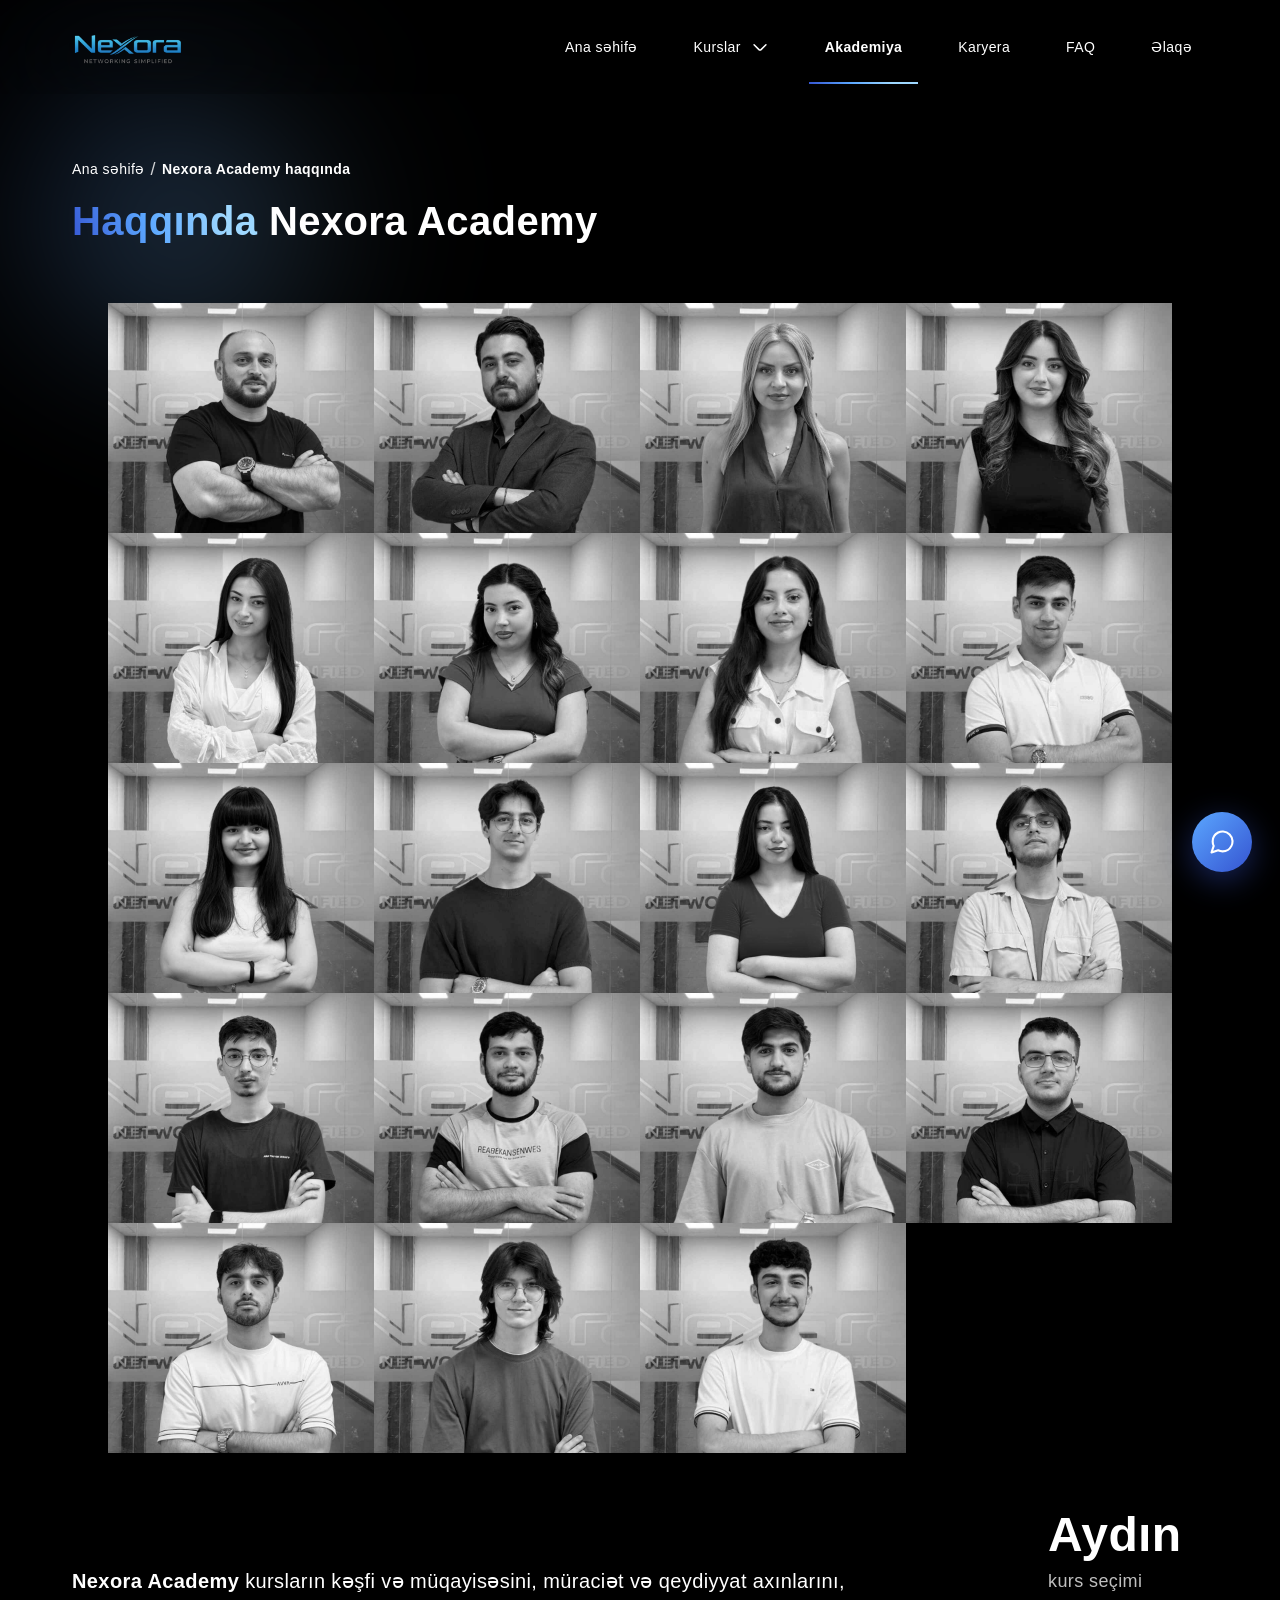
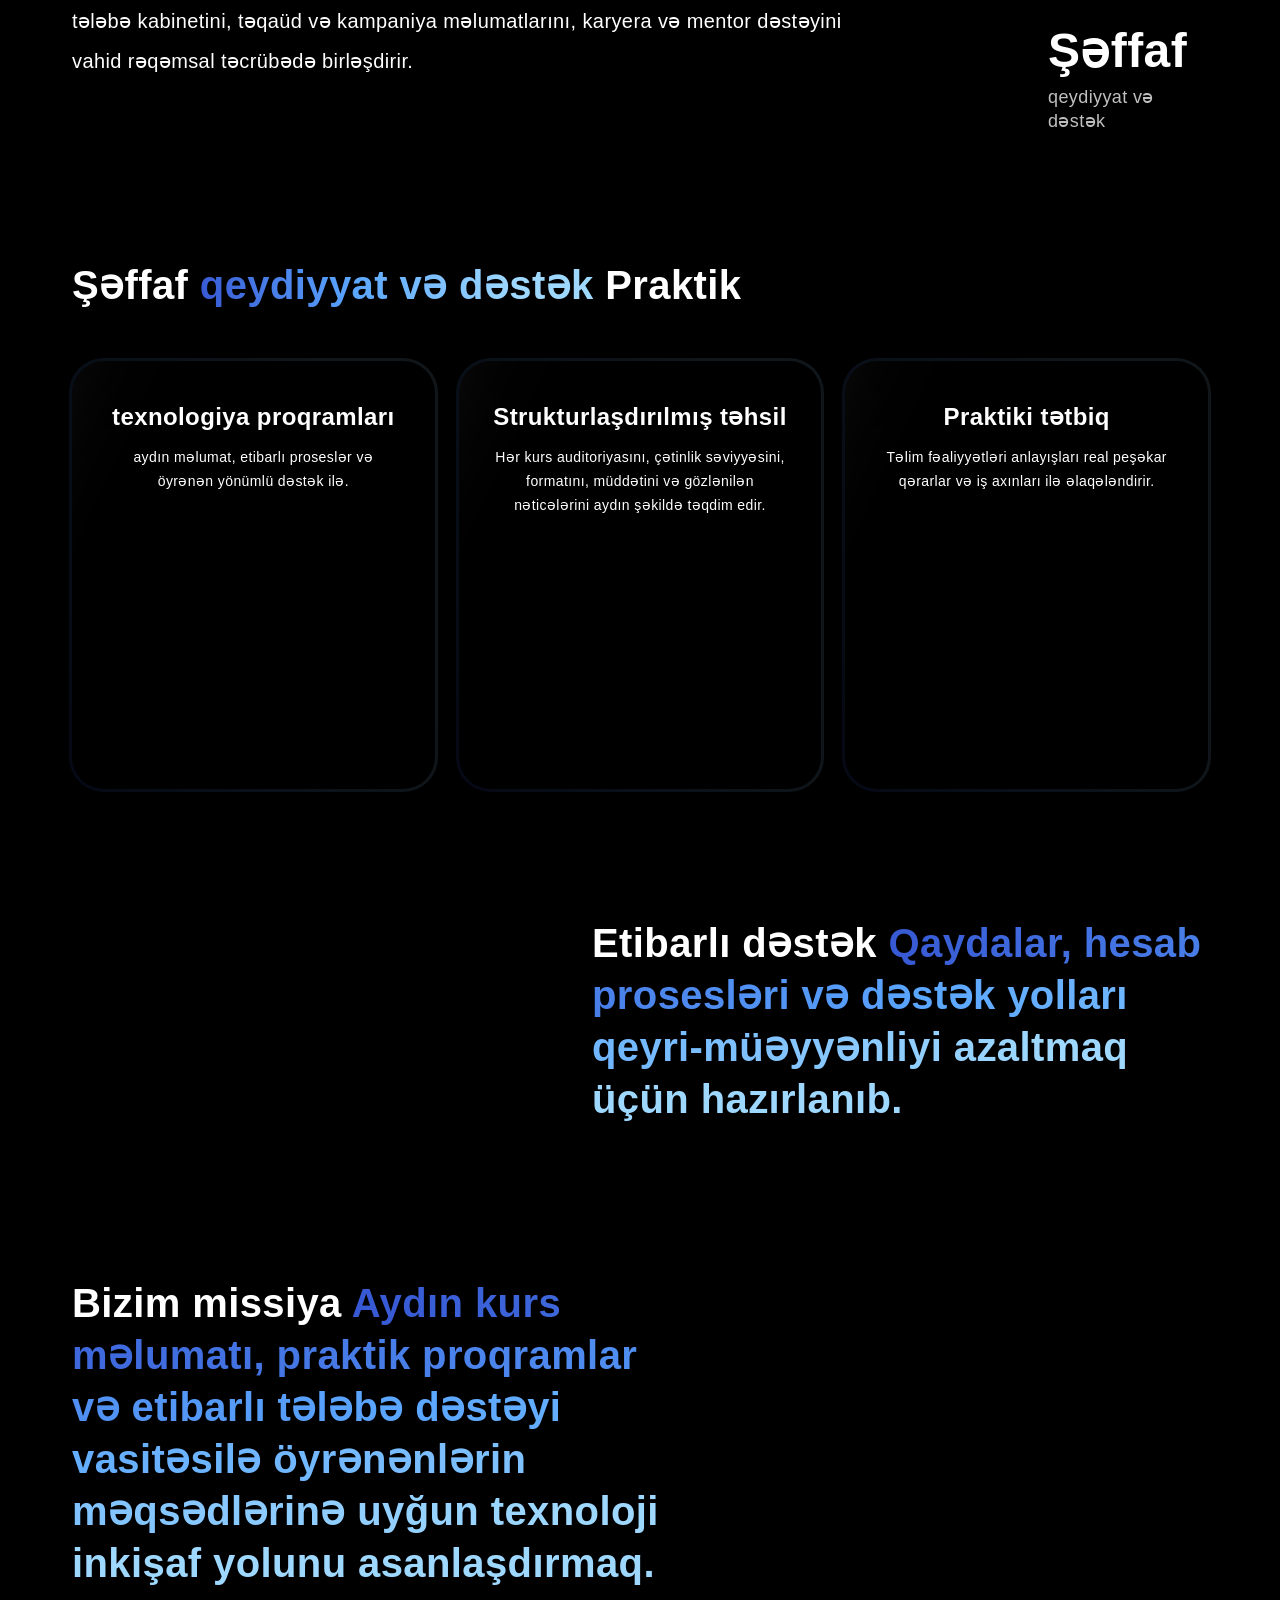
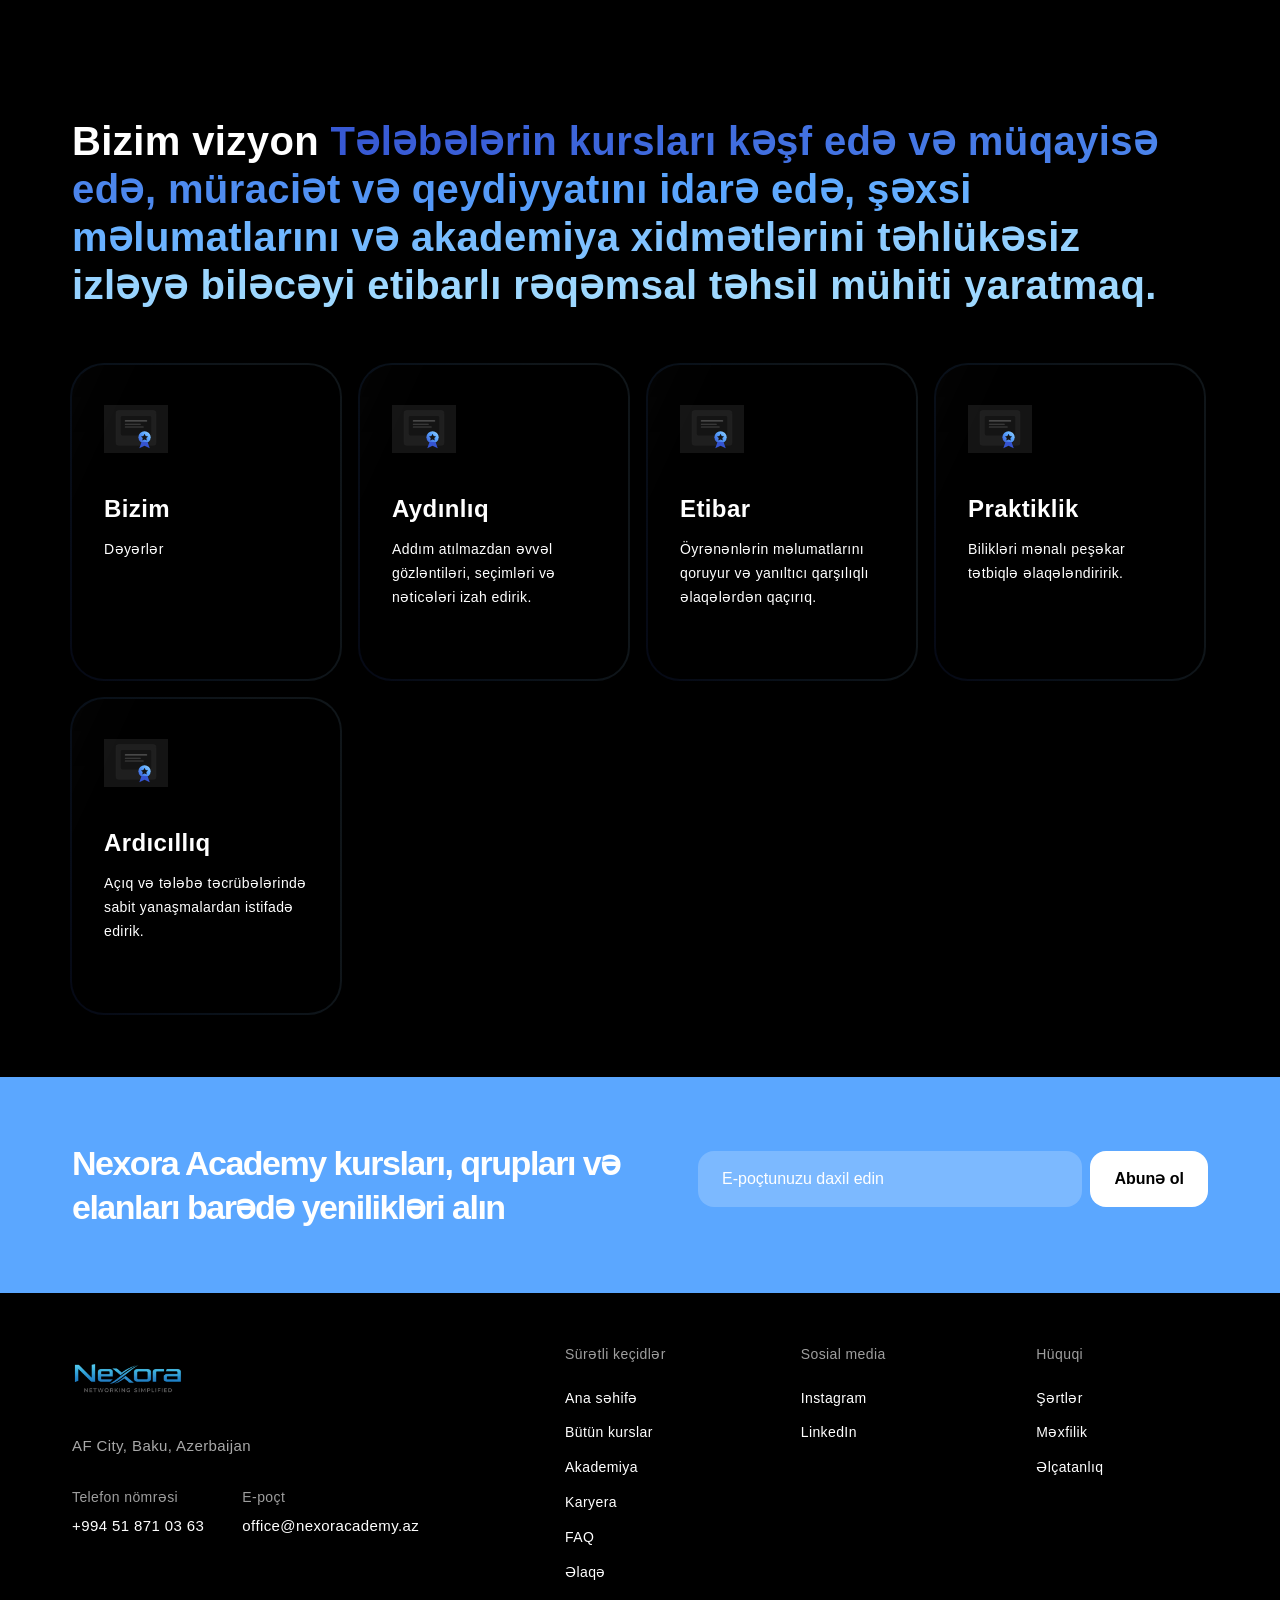
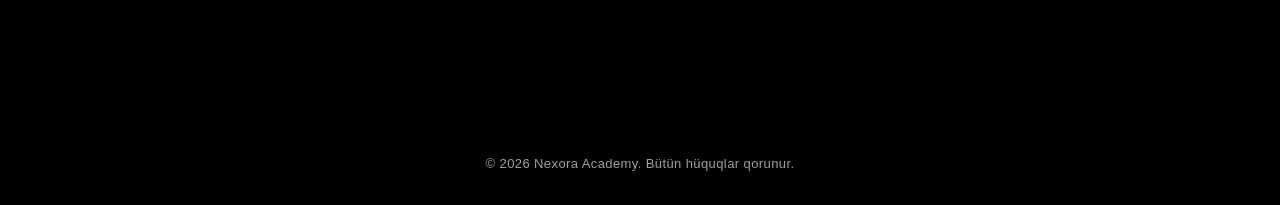
==== commit d80575d2: "Karyer səyfəsində Karyer imkanları olan hissəyə şəkiləri əlavə elədim" ====
--- a/academy.html
+++ b/academy.html
@@ -297,7 +297,7 @@
 <img alt="Xalidə Həsənova — Mentor | Nexora Academy" data-nimg="1" decoding="async" height="230" loading="lazy" src="assets/nexora-portraits/nexora-team-03.jpg" style="color: transparent" width="266"/>
 <div class="WhoWeAreSection_ai-who-we-are__media__image__info__mYOIx">
 <span> Xalidə Həsənova </span>
-<span> Mentor </span>
+<span> Satış meneceri </span>
 </div>
 </div><div class="WhoWeAreSection_ai-who-we-are__media__image__cNM9o">
 <img alt="Ayşə Qəhrəmanova — Mentor | Nexora Academy" data-nimg="1" decoding="async" height="230" loading="lazy" src="assets/nexora-portraits/nexora-team-04.jpg" style="color: transparent" width="266"/>
--- a/style.css
+++ b/style.css
@@ -871,14 +871,14 @@
   --gradient-1: linear-gradient(251deg, #9ed8ff 23.66%, #5ba7ff 61.36%, #3554d1 101.74%);
   --gradient-2: linear-gradient(180deg, transparent, rgba(0, 0, 0, .71)), rgba(0, 0, 0, .44);
   --fs-h1: 96px;
-  --fs-h2: 60px;
-  --fs-h3: 48px;
+  --fs-h2: 48px;
+  --fs-h3: 40px;
   --fs-h4: 34px;
   --fs-h5: 24px;
   --fs-h6: 20px;
   --lh-h1: 100px;
-  --lh-h2: 64px;
-  --lh-h3: 56px;
+  --lh-h2: 52px;
+  --lh-h3: 48px;
   --lh-h4: 40px;
   --lh-h5: 32px;
   --lh-h6: 24px;
@@ -1053,7 +1053,7 @@
   line-height: var(--lh-h3);
   font-weight: var(--fw-bold);
   color: var(--neutral-1);
-  overflow-wrap: anywhere
+  overflow-wrap: break-word;
 }
 
 .section__header__desc {
@@ -1267,8 +1267,8 @@
 
 .section--roadmap .section__header__content p:first-child {
   font-weight: 600;
-  font-size: 54px;
-  line-height: 64px;
+  font-size: 40px;
+  line-height: 48px;
   letter-spacing: -1.5px;
   text-align: center;
   background: linear-gradient(190deg, #9ed8ff, #5ba7ff, #3554d1);
@@ -1330,8 +1330,8 @@
 
 .section--management .section__header__content__title {
   font-weight: 600;
-  font-size: 44px;
-  line-height: 64px;
+  font-size: 36px;
+  line-height: 52px;
   letter-spacing: -1.5px;
   text-align: center
 }
@@ -1809,7 +1809,7 @@
   }
 
   .section--success--stories .section__header__title {
-    font-size: 54px;
+    font-size: 40px;
     font-weight: var(--fw-bold);
     line-height: var(--lh-h3)
   }
@@ -1819,7 +1819,7 @@
   }
 
   .section--view--naic .section__header__title {
-    font-size: 48px;
+    font-size: 40px;
     font-weight: var(--fw-bold)
   }
 
@@ -1890,8 +1890,13 @@
   }
 
   .section--hero .section__header__title {
-    font-size: 40px;
+    font-size: 32px;
     font-weight: var(--fw-bold)
+  }
+
+  .HeroSection_content__title__Wr5gI {
+    font-size: 32px;
+    line-height: 38px
   }
 
   .section--view--naic .section__header__title {
@@ -1900,7 +1905,7 @@
   }
 
   .section--work .section__header__title {
-    font-size: 40px;
+    font-size: 32px;
     font-weight: var(--fw-bold)
   }
 
@@ -1910,7 +1915,7 @@
 
   .section--blogs .section__header__title,
   .section--projects .section__header__title {
-    font-size: 40px;
+    font-size: 32px;
     font-weight: var(--fw-bold)
   }
 
@@ -1920,7 +1925,7 @@
   }
 
   .section--application .section__header__title {
-    font-size: 40px;
+    font-size: 32px;
     font-weight: var(--fw-bold)
   }
 
@@ -1949,7 +1954,7 @@
   }
 
   .section--roadmap .section__header__content p:first-child {
-    font-size: 40px
+    font-size: 32px
   }
 
   .section--roadmap .section__header__content p:last-child {
@@ -2713,23 +2718,6 @@
     flex-direction: column
   }
 }
-
-
-
-
-
-
-
-
-
-
-
-
-
-
-
-
-
 
 
 .Hero_section--hero__53Yut {
@@ -2878,7 +2866,6 @@
 }
 
 .ServiceCard_ai-work__item__kr3PC:hover {
-  background: var(--neutral-12);
   box-shadow: 0 48px 100px -46px rgba(27, 47, 107, .33)
 }
 
@@ -4413,8 +4400,8 @@
 
 .RoadMapSection_roadmap__timeline__item__OitQD .RoadMapSection_text_1__7GmGx p:first-child {
   font-weight: 600;
-  font-size: 54px;
-  line-height: 64px;
+  font-size: 40px;
+  line-height: 48px;
   letter-spacing: -1.5px;
   text-align: center;
   padding-bottom: 5px
@@ -5477,8 +5464,8 @@
 
 .Career_container__K6ViS .Career_section__content__X9M6V .Career_section__content--row__FsVzs .Career_section__header__sVU1_ .Career_section__header__content__4khLL .Career_section__header__title__S_fZm {
   font-weight: 600;
-  font-size: 36px;
-  line-height: 50px;
+  font-size: 32px;
+  line-height: 44px;
   letter-spacing: -1.5px
 }
 
@@ -5577,8 +5564,8 @@
 
 .CareerHero_ai-hero__title__Qwqez {
   font-weight: 600;
-  font-size: 44px;
-  line-height: 56px;
+  font-size: 36px;
+  line-height: 48px;
   letter-spacing: -1.5px;
   color: #fff
 }
@@ -6435,8 +6422,8 @@
 
 @media(max-width:768px) {
   .Nexora_pageTitle {
-    font-size: 42px;
-    line-height: 50px;
+    font-size: 36px;
+    line-height: 44px;
   }
 
   .Nexora_sectionTitle {
@@ -6900,7 +6887,7 @@
 .Nexora_legalTitle {
   max-width: 920px;
   margin: 0 0 18px;
-  font-size: clamp(44px, 5.1vw, 72px);
+  font-size: clamp(36px, 4vw, 56px);
   line-height: 1.05;
   letter-spacing: -0.035em;
   color: #fff;
@@ -6934,7 +6921,7 @@
 
 .Nexora_legalSections h2 {
   margin: 0;
-  font-size: clamp(26px, 3vw, 34px);
+  font-size: clamp(24px, 2.8vw, 30px);
   line-height: 1.2;
   color: #fff;
 }
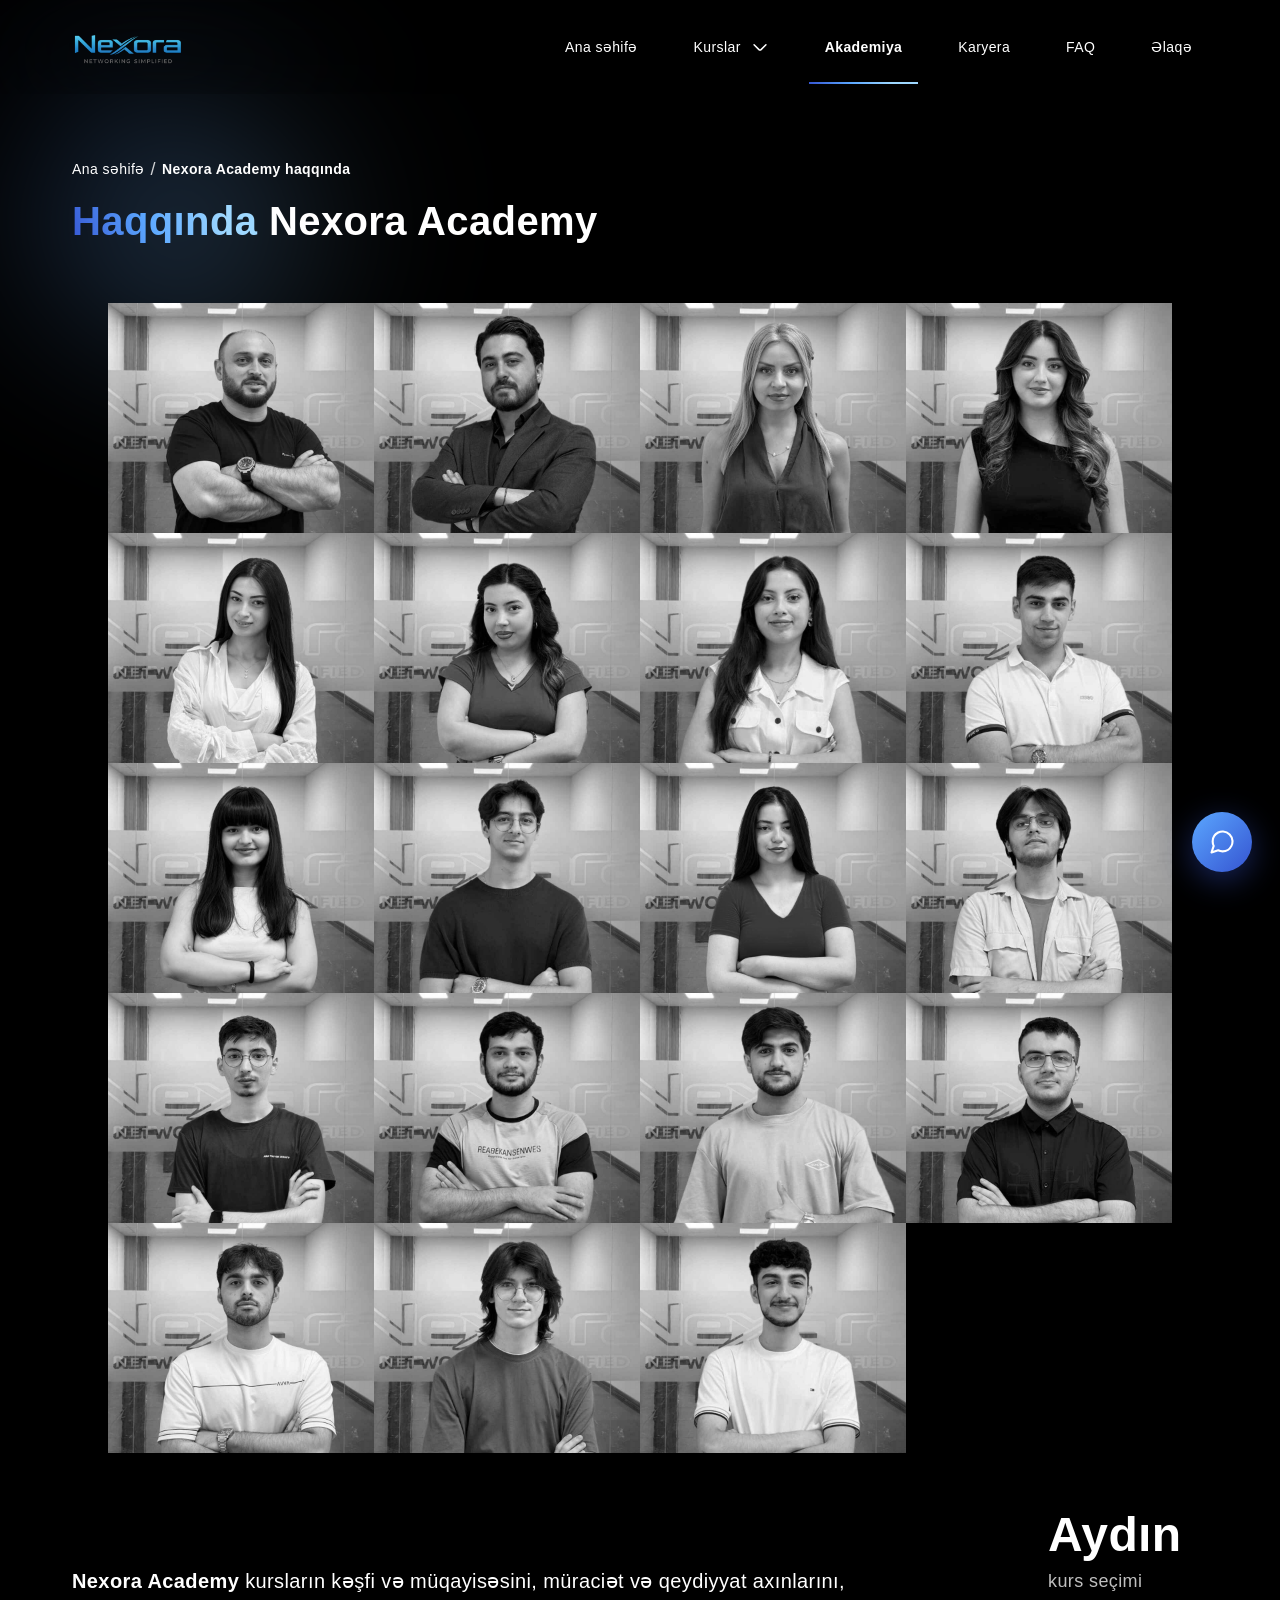
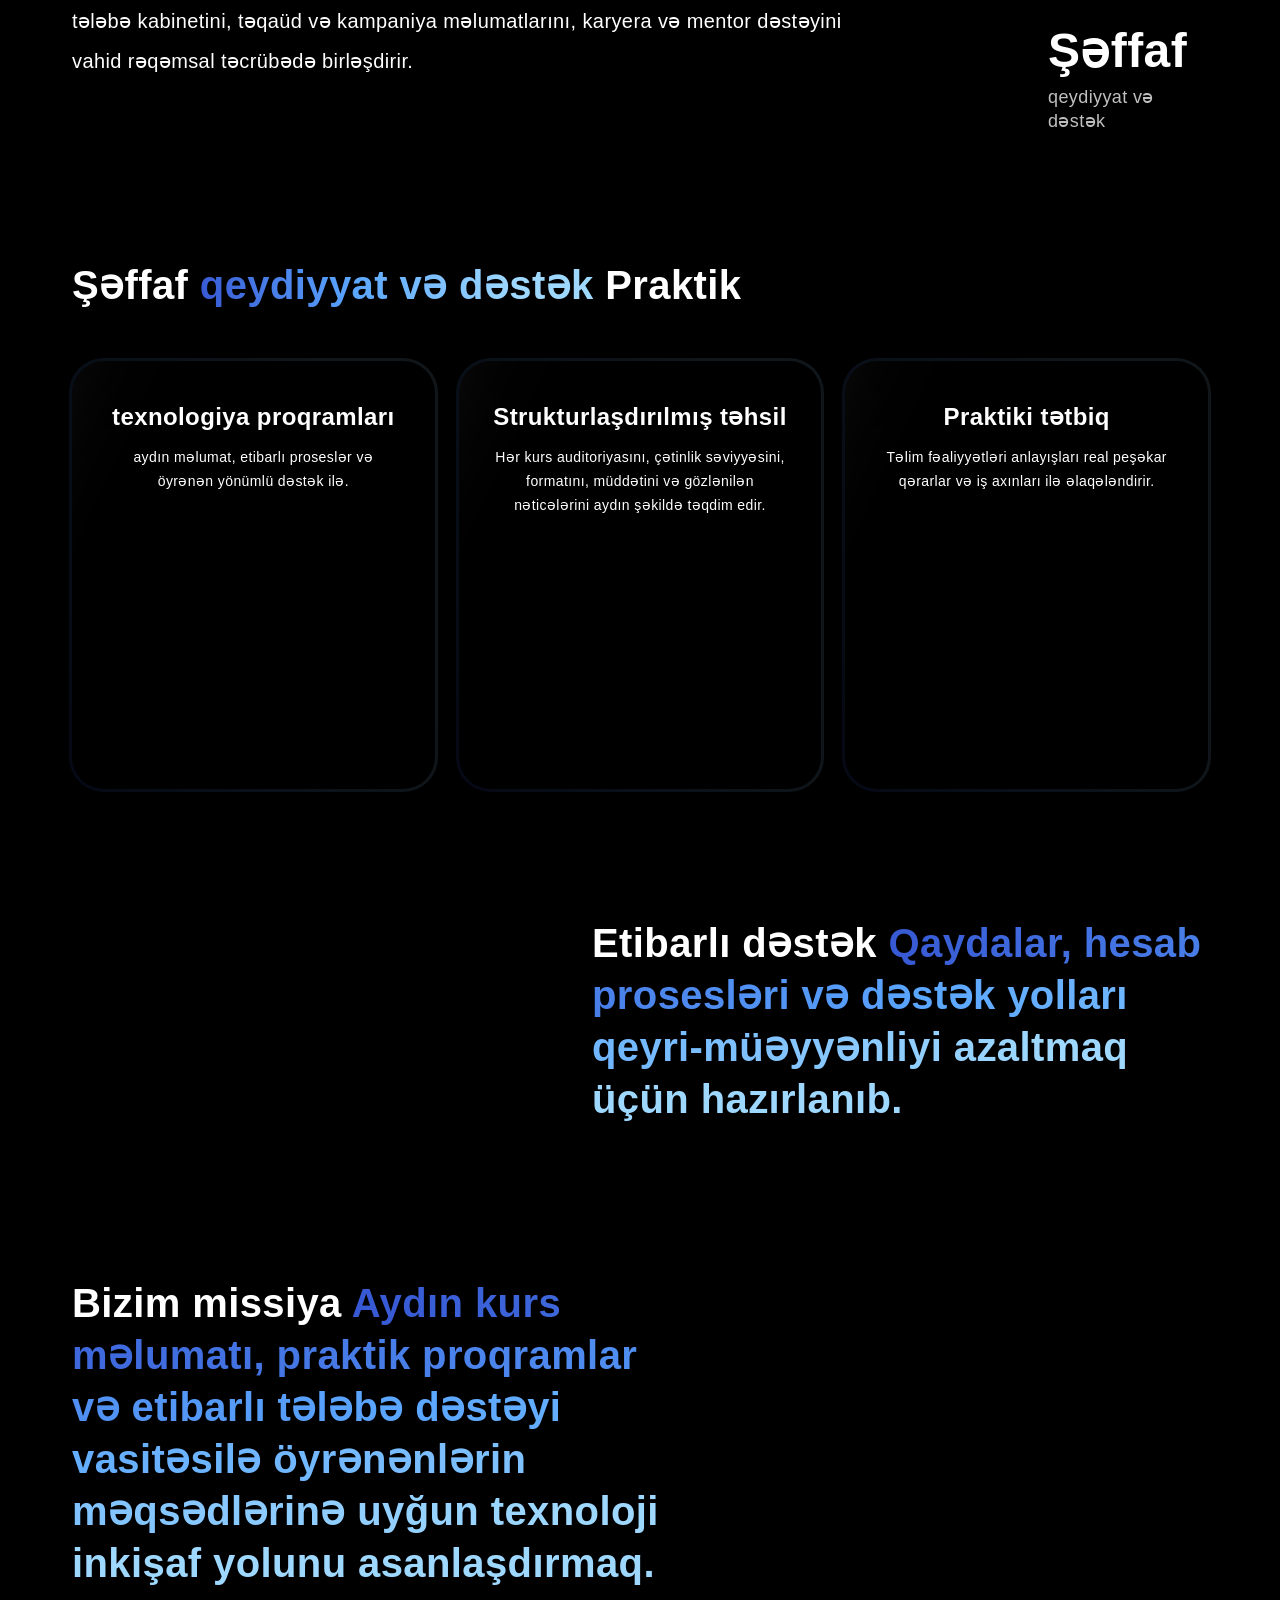
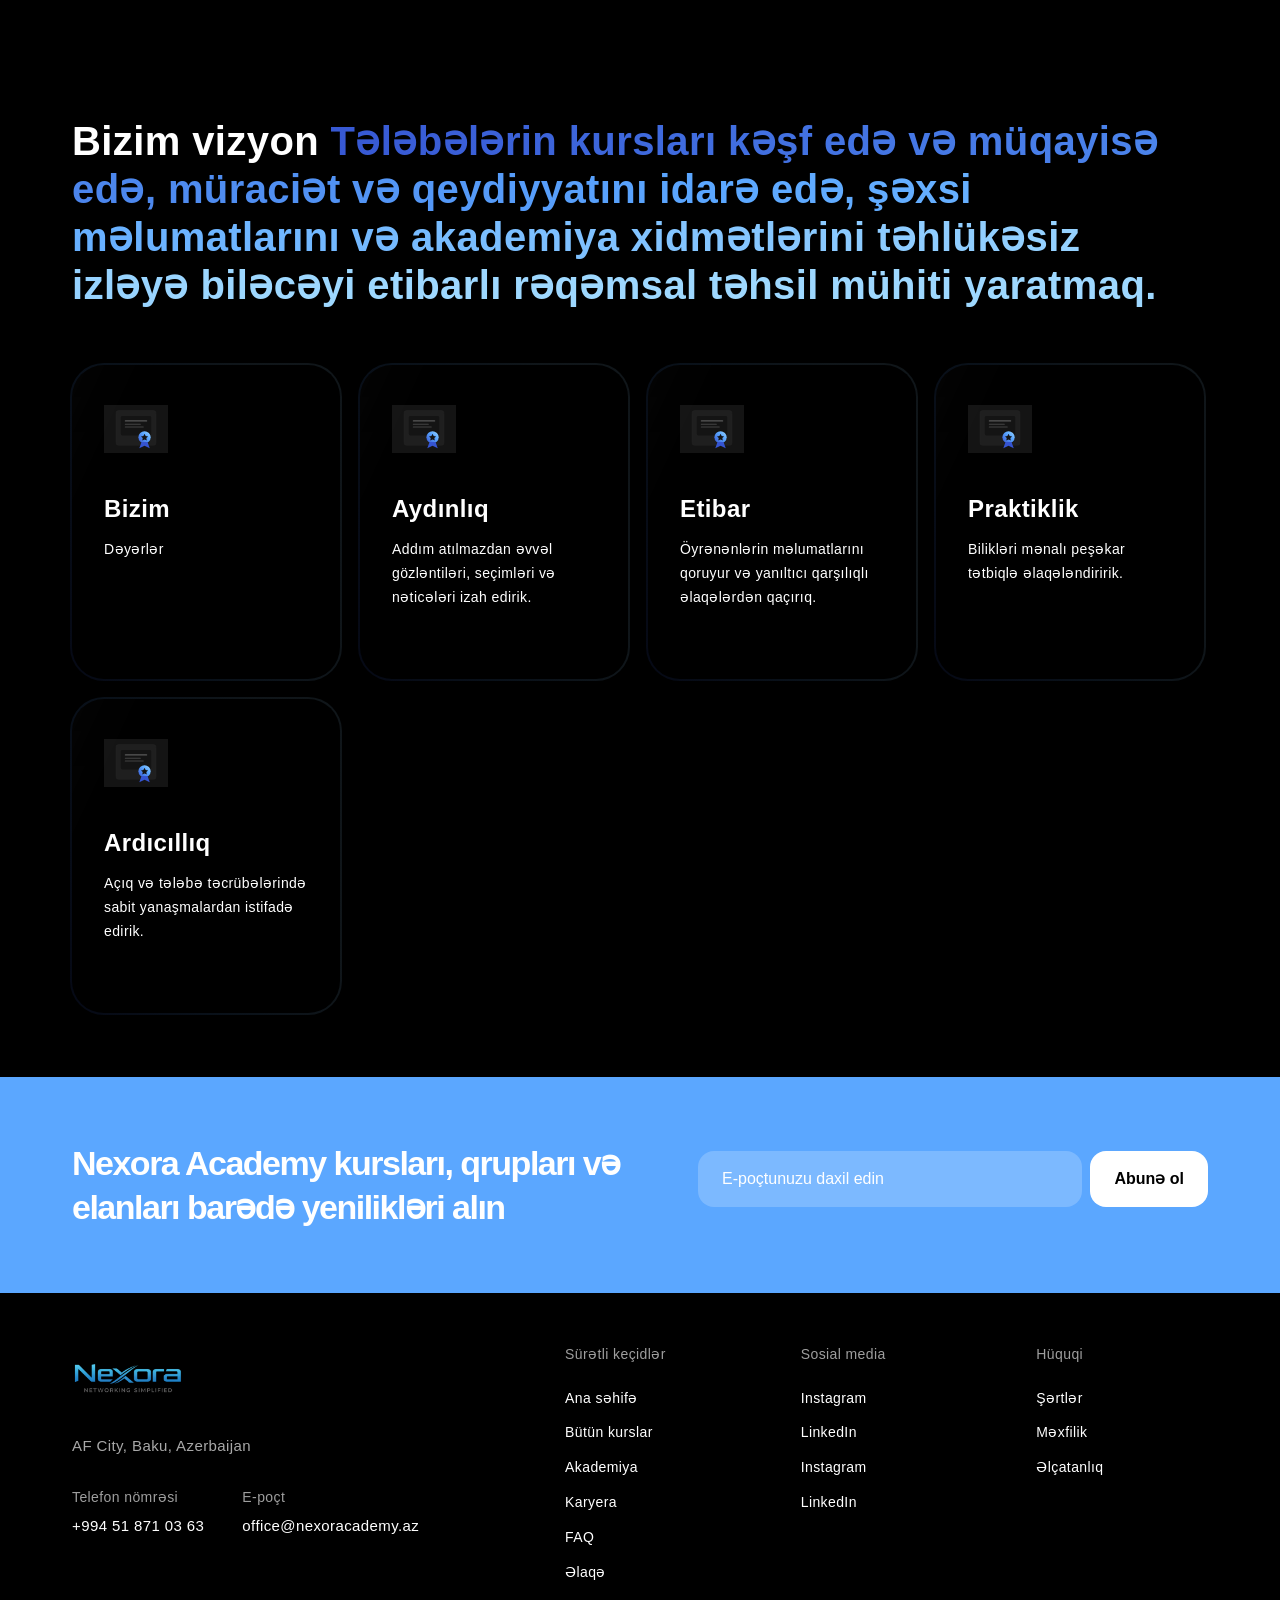
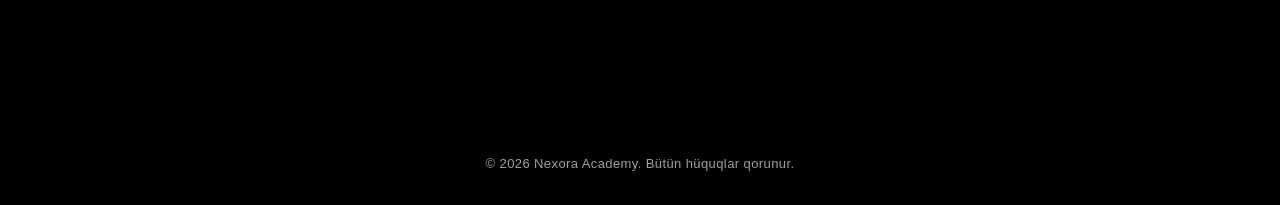
==== commit f38d5b53: "Rəşidin logo, ikonlarda və sosial media hissəsinə elədiyi dəyişikliyi öz işimədə tətbiq elədim" ====
--- a/academy.html
+++ b/academy.html
@@ -3,7 +3,7 @@
 <head>
     <link rel="preconnect" href="https://fonts.googleapis.com">
     <link rel="preconnect" href="https://fonts.gstatic.com" crossorigin>
-    <link rel="icon" type="image/svg+xml" href="assets/favicon.svg">
+    <link rel="icon" type="image/svg+xml" href="assets/logo.png">
   <meta charset="utf-8">
   <meta name="viewport" content="width=device-width, initial-scale=1">
   <meta name="description" content="Nexora Academy-nin missiyası, vizyonu, dəyərləri və tədris yanaşması ilə tanış olun.">
@@ -743,6 +743,12 @@
           <li>
             <a href="https://www.linkedin.com/company/nexoracademy/" rel="noopener noreferrer" target="_blank">LinkedIn</a>
           </li>
+            <li>
+                <a href="https://www.instagram.com/_nexoracademy" rel="noopener noreferrer" target="_blank">Instagram</a>
+            </li>
+            <li>
+                <a href="https://www.linkedin.com/company/nexoracademy/" rel="noopener noreferrer" target="_blank">LinkedIn</a>
+            </li>
         </ul>
       </div>
       <div class="Footer_footer__column__t5C9p">
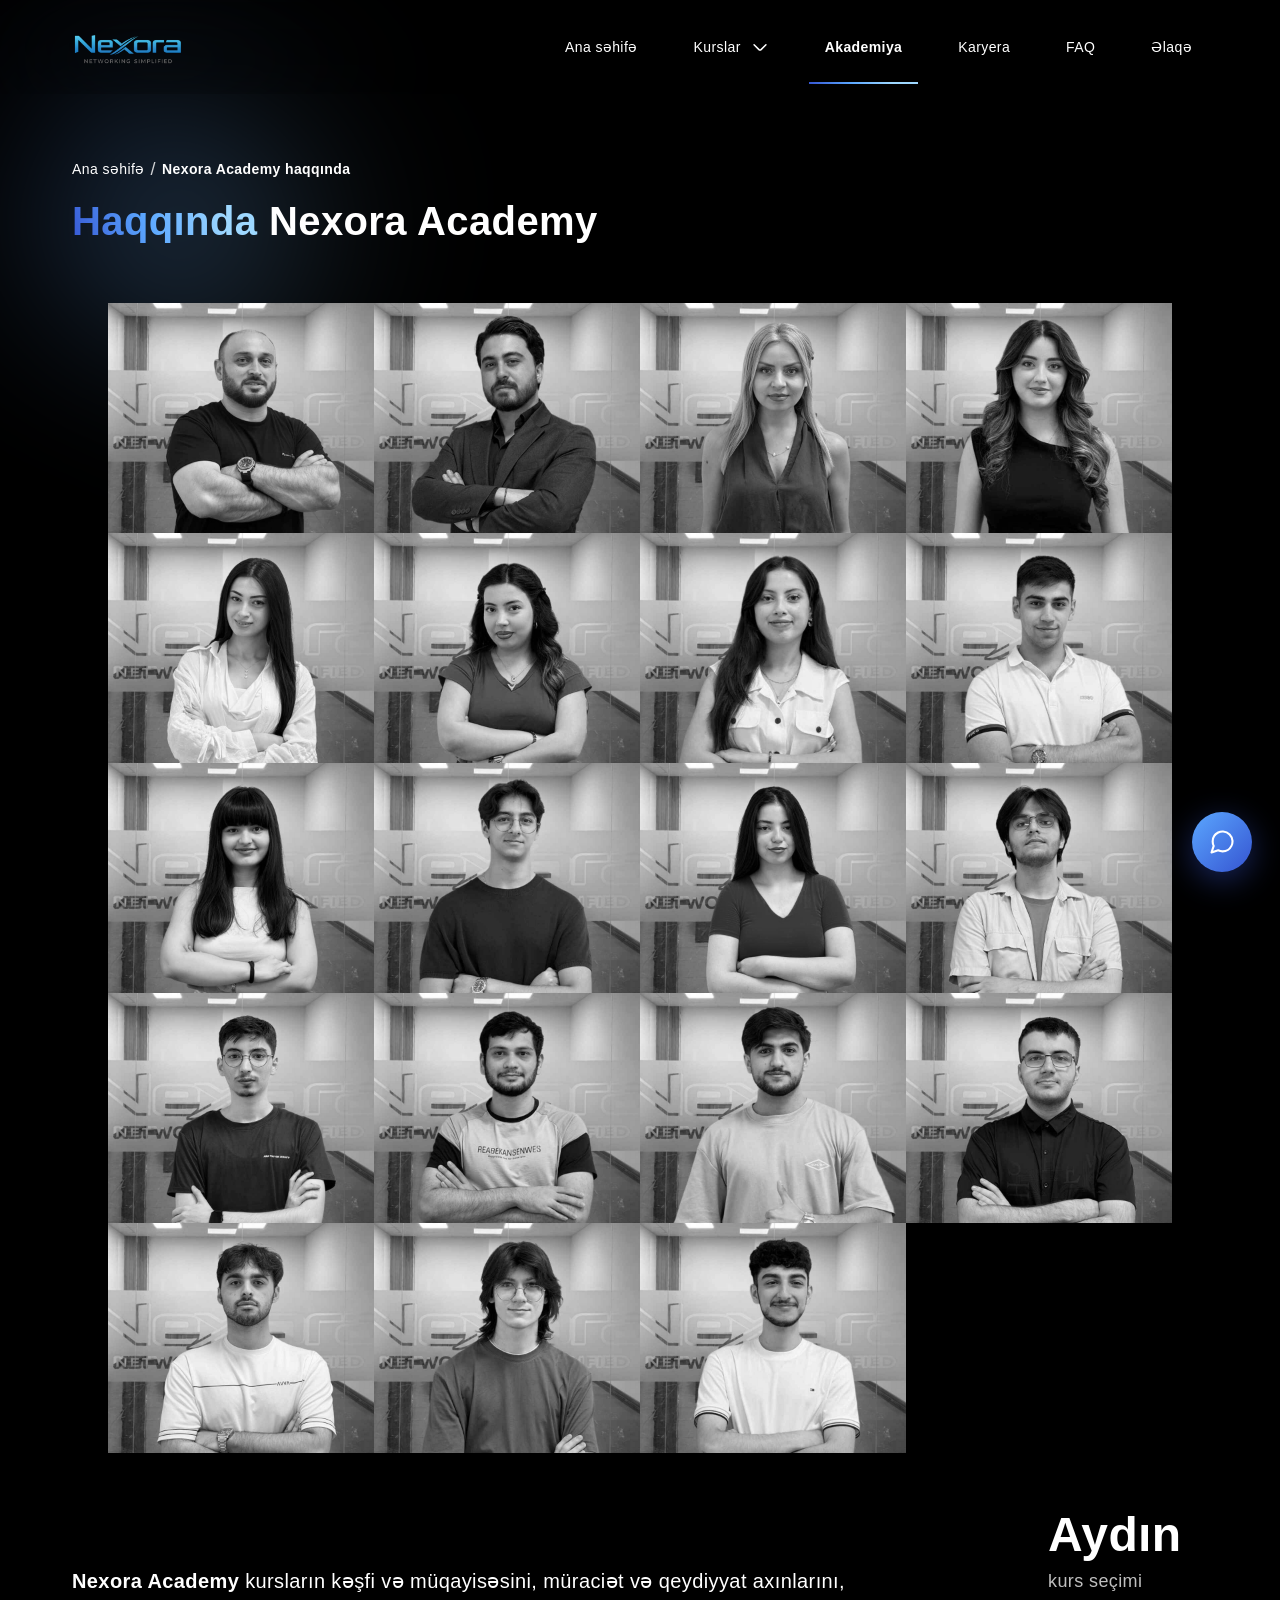
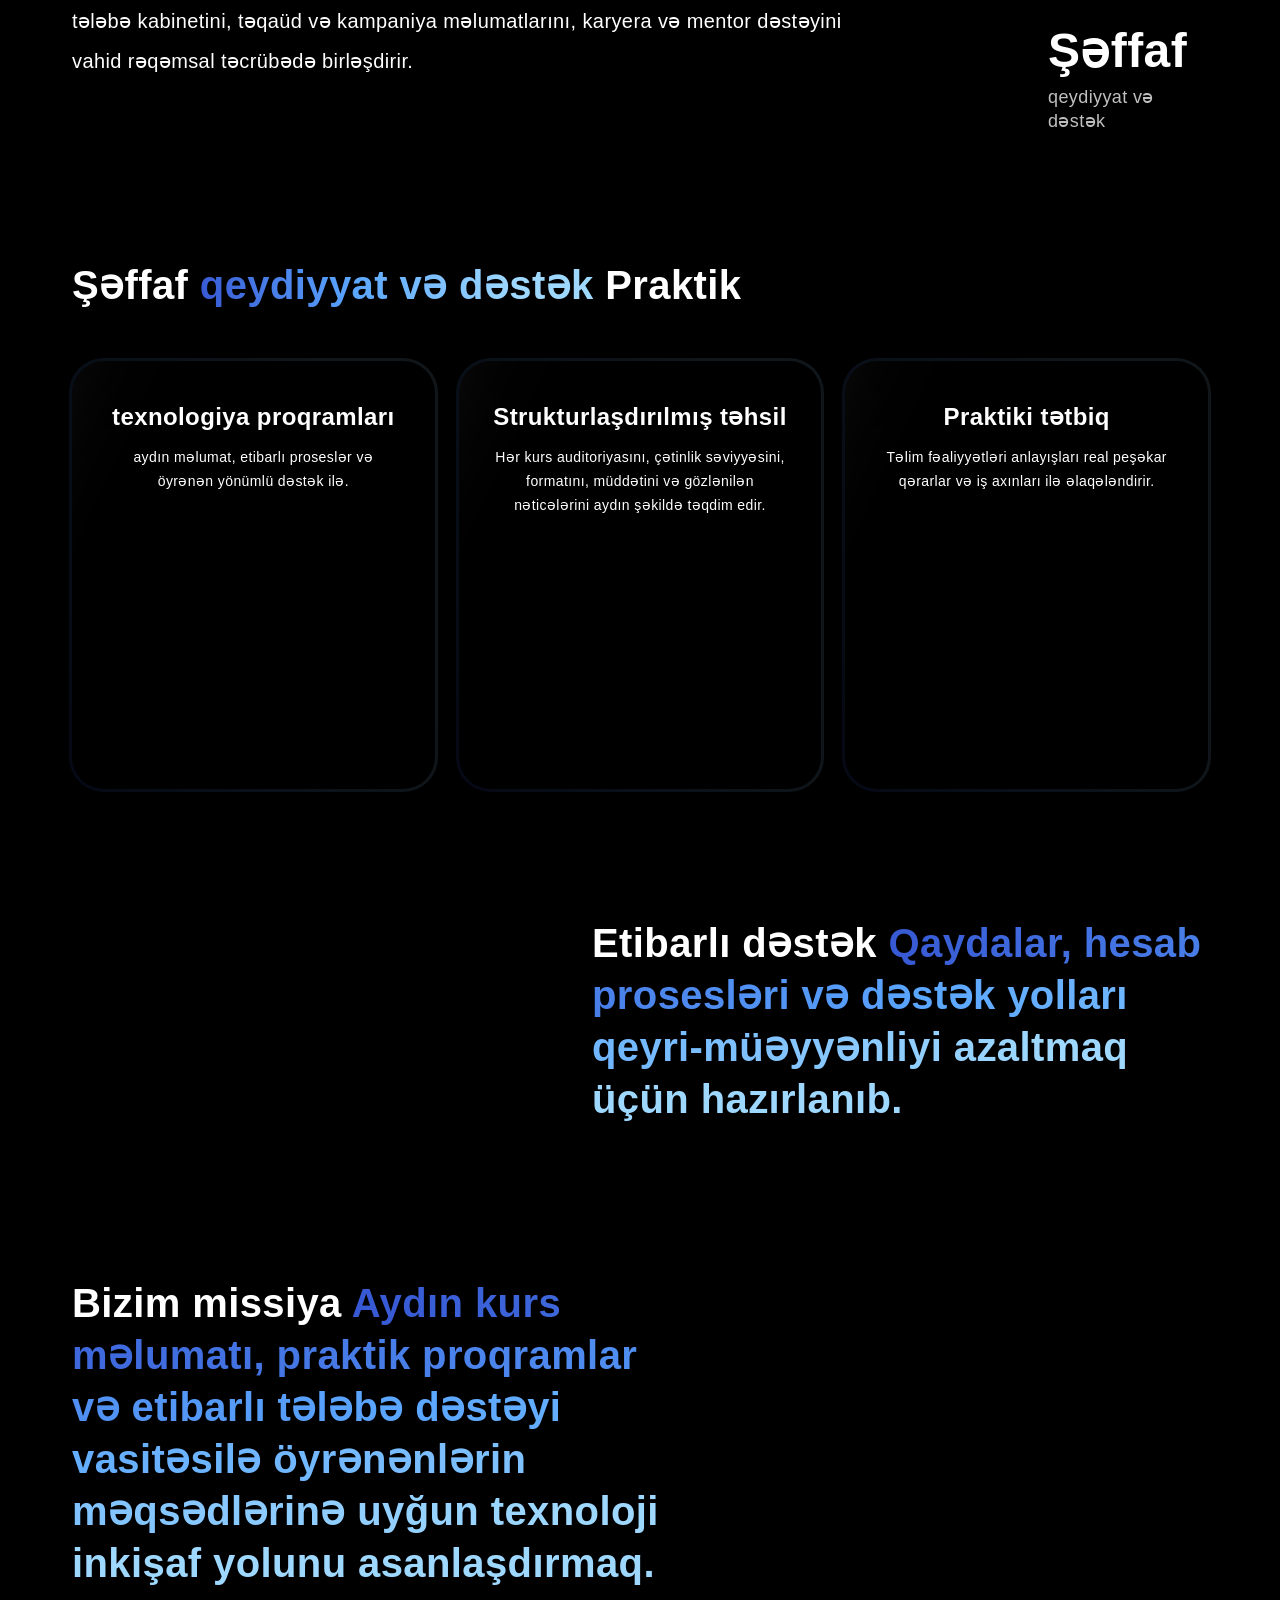
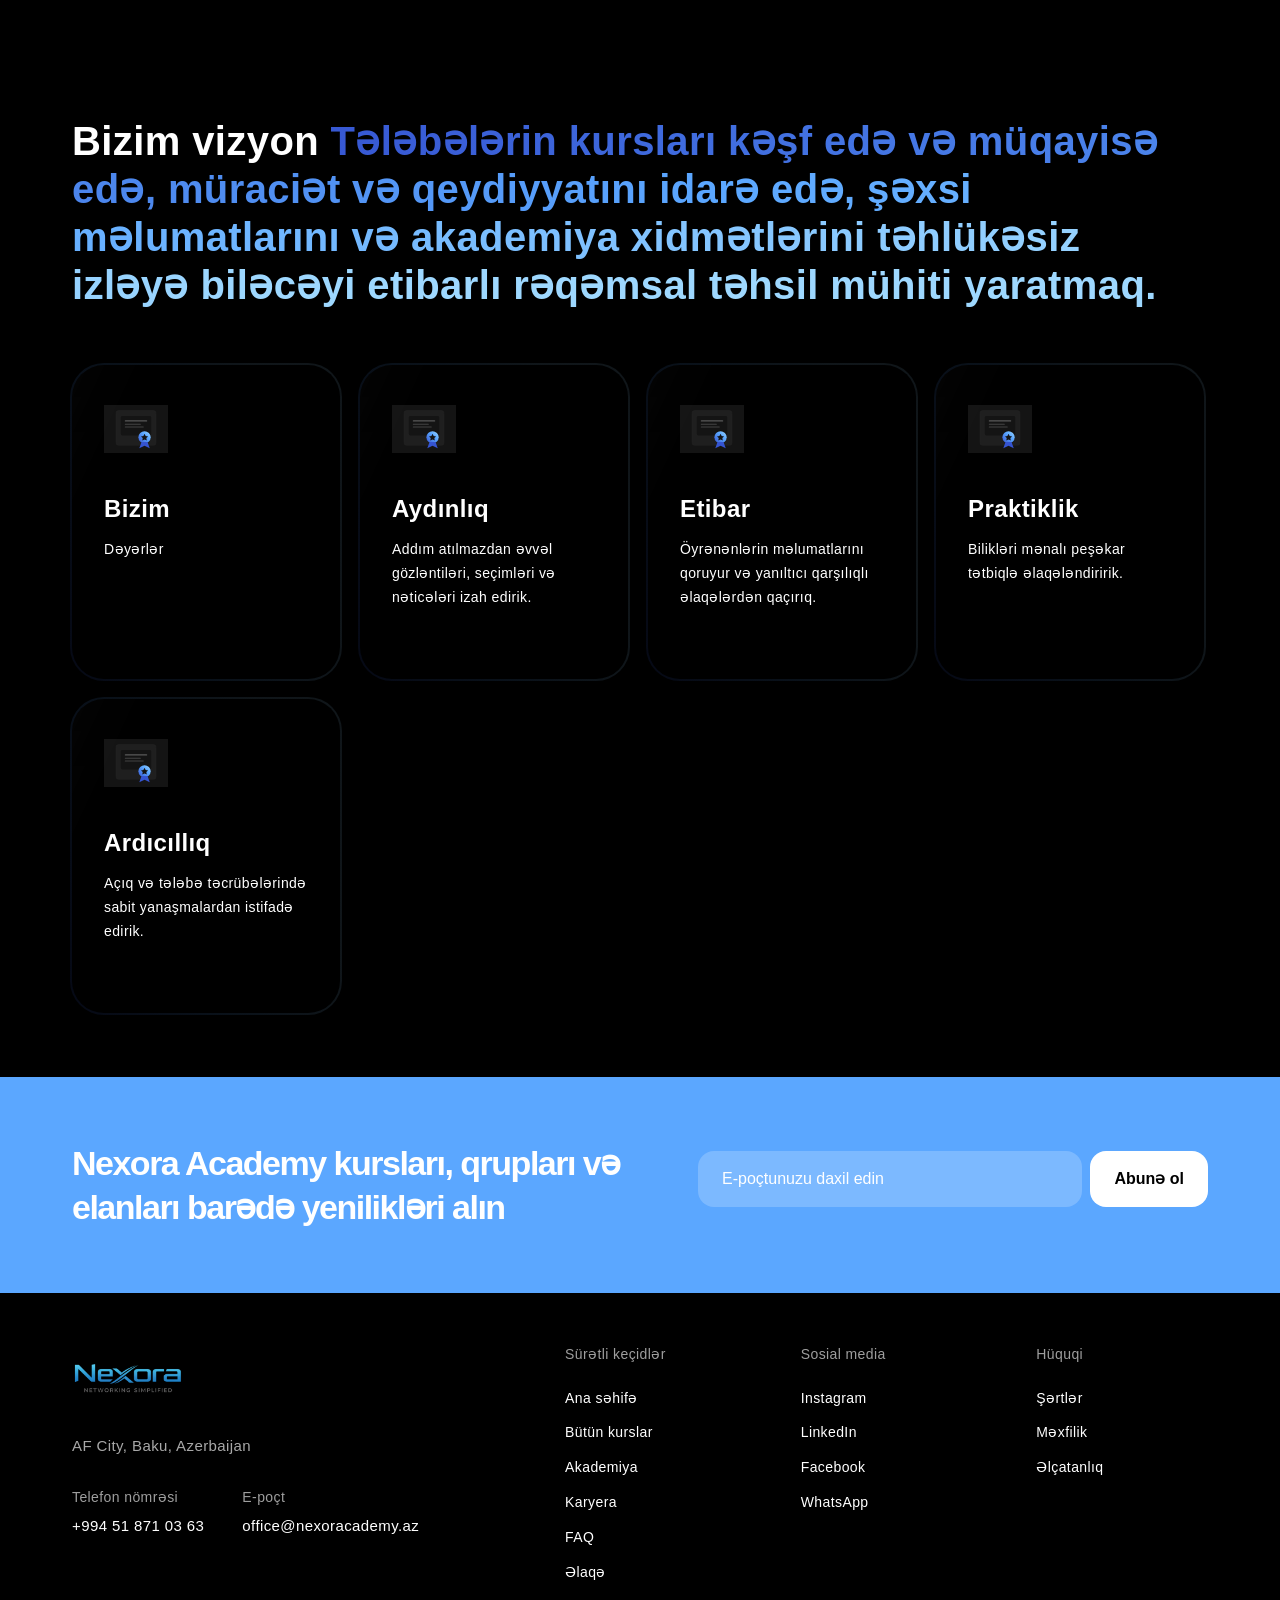
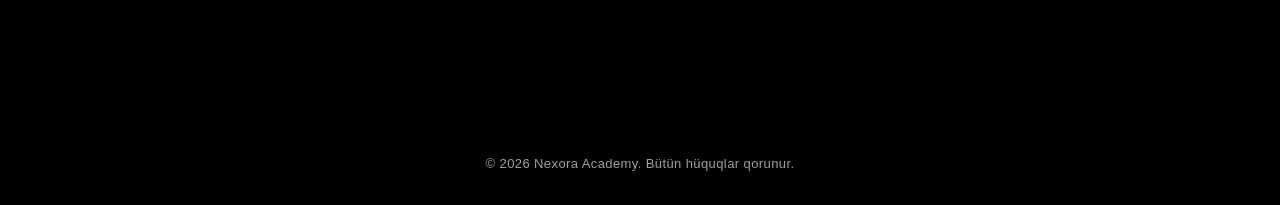
==== commit 581266d8: "Sosyal media linklərin kodundakı hərbir target= blankları sildim çünki standartlara uymur" ====
--- a/academy.html
+++ b/academy.html
@@ -738,16 +738,16 @@
         <h2 class="Footer_footer__heading__x3Q8v">Sosial media</h2>
         <ul class="Footer_footer__menu__list__Q4jxf">
           <li>
-            <a href="https://www.instagram.com/_nexoracademy" rel="noopener noreferrer" target="_blank">Instagram</a>
+            <a href="https://www.instagram.com/_nexoracademy" rel="noopener noreferrer">Instagram</a>
           </li>
           <li>
-            <a href="https://www.linkedin.com/company/nexoracademy/" rel="noopener noreferrer" target="_blank">LinkedIn</a>
+            <a href="https://www.linkedin.com/company/nexoracademy/" rel="noopener noreferrer">LinkedIn</a>
           </li>
             <li>
-                <a href="https://www.instagram.com/_nexoracademy" rel="noopener noreferrer" target="_blank">Instagram</a>
+                <a href="https://www.facebook.com/profile.php?id=61591853181639" rel="noopener noreferrer">Facebook</a>
             </li>
             <li>
-                <a href="https://www.linkedin.com/company/nexoracademy/" rel="noopener noreferrer" target="_blank">LinkedIn</a>
+                <a href="https://wa.me/994506690452" rel="noopener noreferrer">WhatsApp</a>
             </li>
         </ul>
       </div>
--- a/style.css
+++ b/style.css
@@ -4372,6 +4372,7 @@
 
 .RoadMapSection_roadmap__timeline__item__OitQD:first-child {
   margin-right: 120px
+
 }
 
 .RoadMapSection_roadmap__timeline__item__OitQD {
@@ -4667,7 +4668,8 @@
 
 .RoadMapSection_icon-wrapper__TA_7Y {
   height: 100px;
-  width: 100px
+  width: 100px;
+  transform: translateX(35px);
 }
 
 .RoadMapSection_icon-wrapper__TA_7Y img {
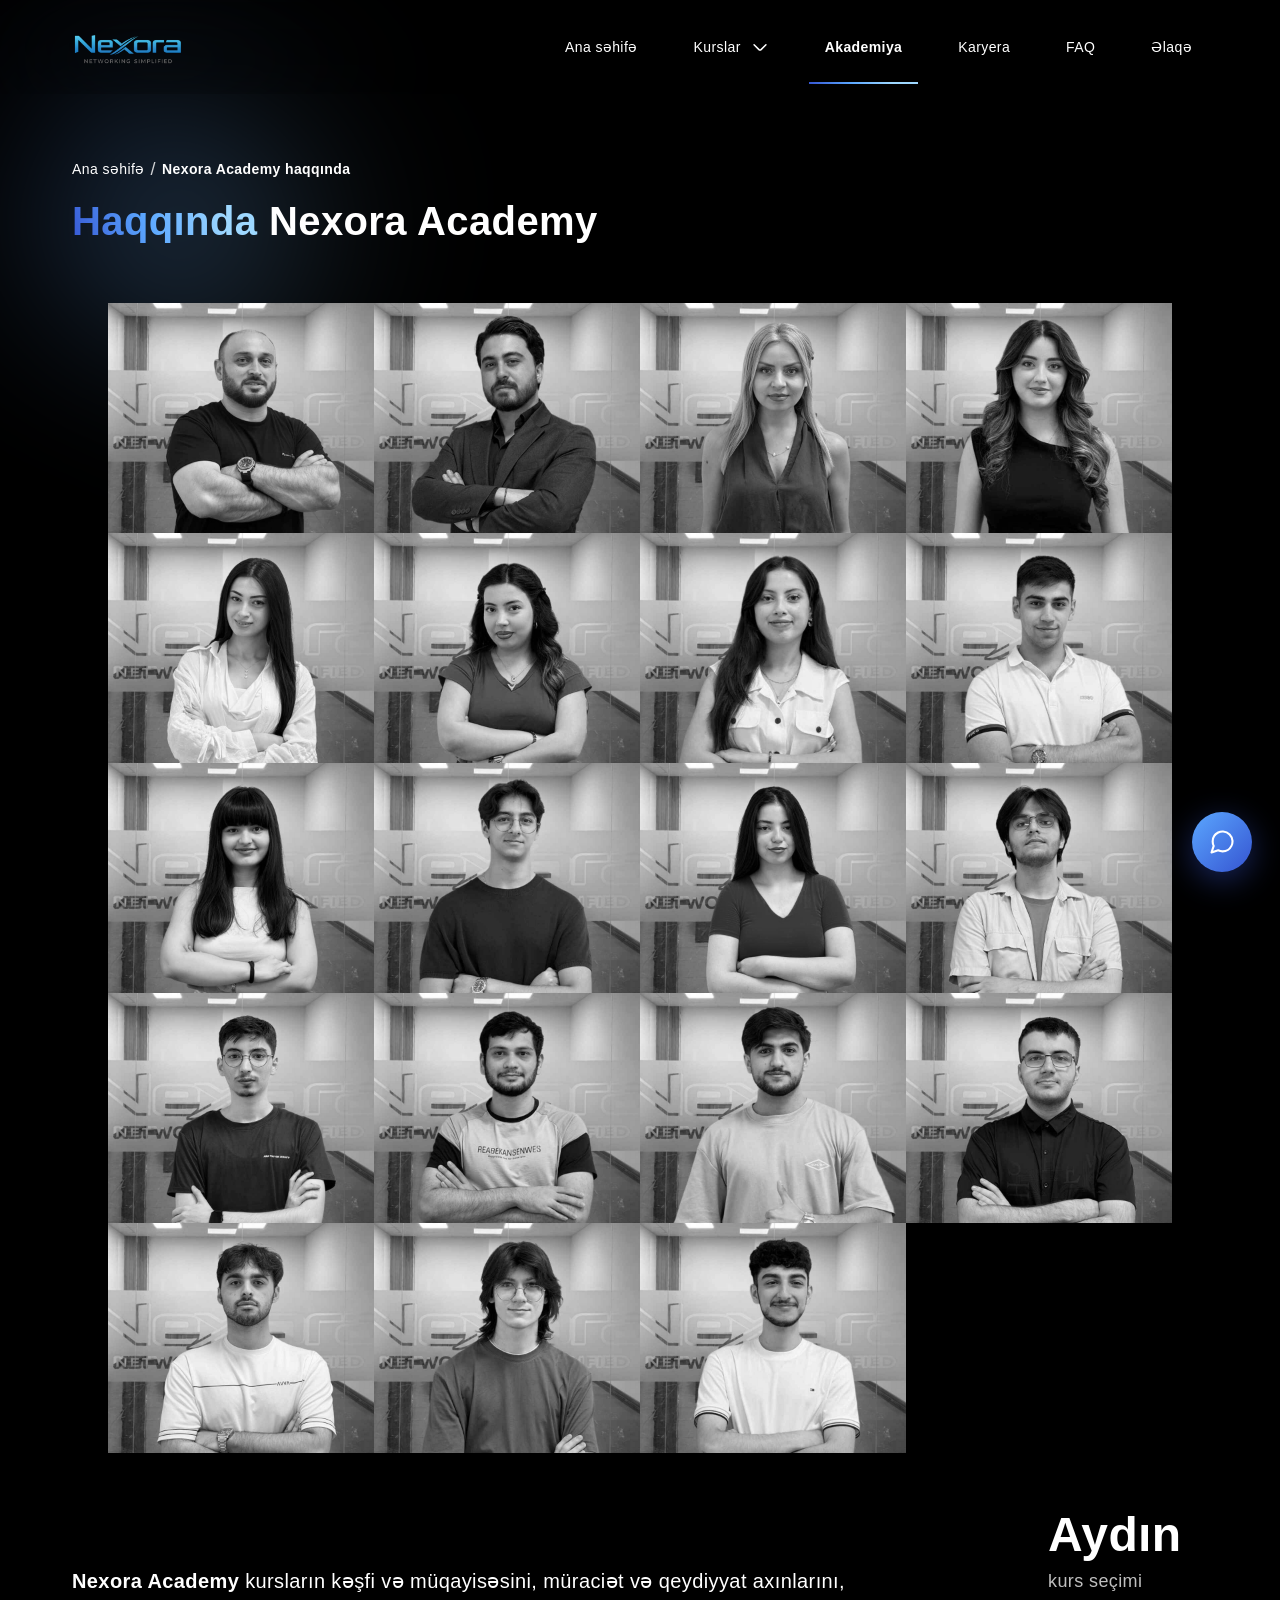
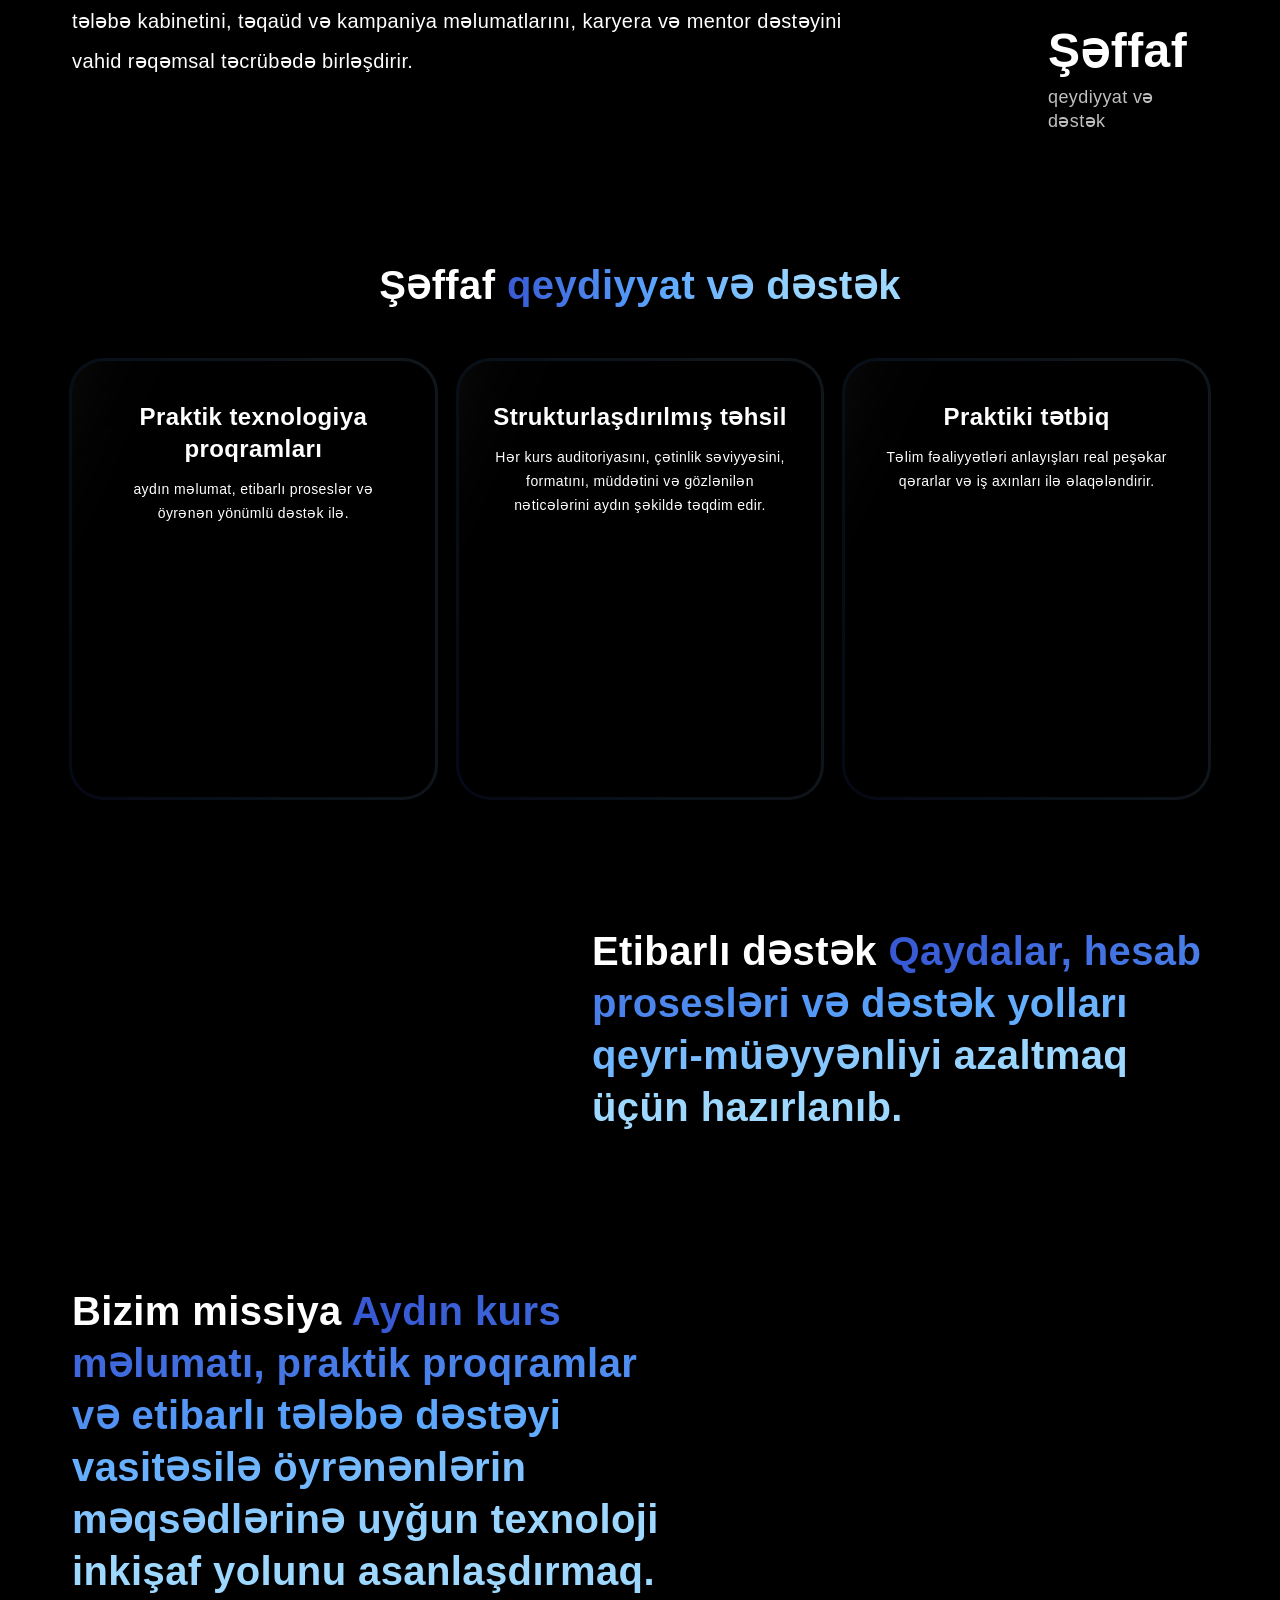
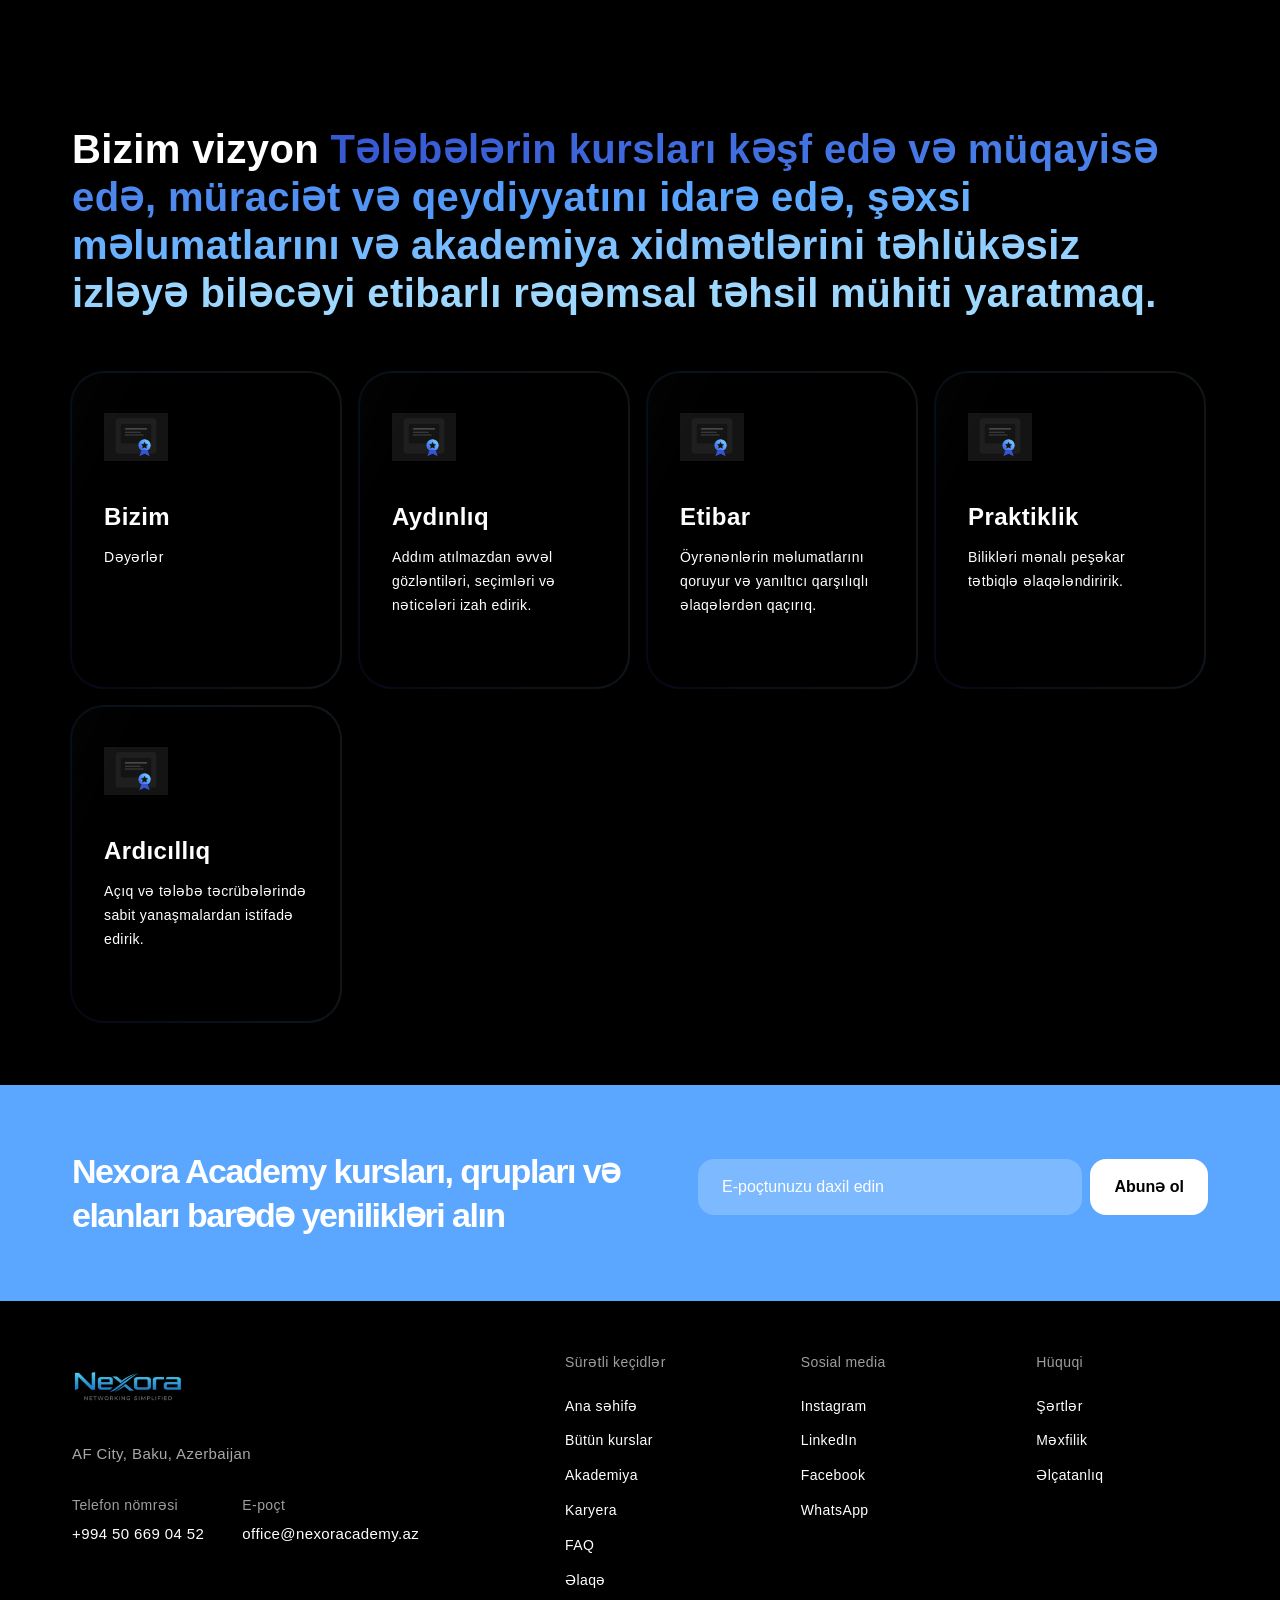
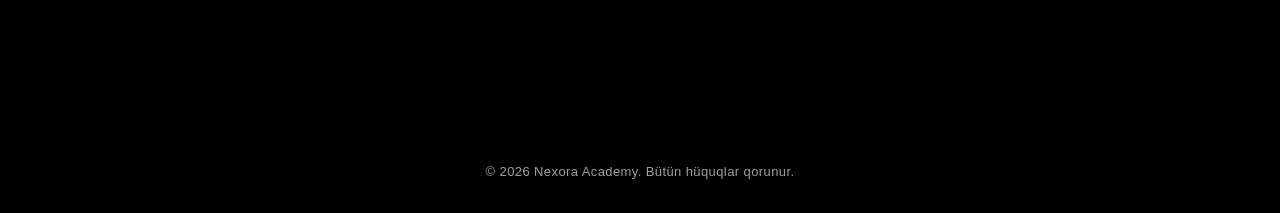
==== commit bc607840: "Re-initialize repository and sync files" ====
--- a/academy.html
+++ b/academy.html
@@ -1,4 +1,4 @@
-<!doctype html>
+﻿<!doctype html>
 <html lang="az">
 <head>
     <link rel="preconnect" href="https://fonts.googleapis.com">
@@ -12,45 +12,46 @@
   <title>Nexora Academy | Nexora Academy haqqında</title>
   <link rel="stylesheet" href="style.css">
   <script defer src="app.js"></script>
+  <script defer src="chat.js"></script>
 </head>
 <body class="__variable_7fc4d2 antialiased" style="overflow:auto" data-page="haqqimizda">
   <noscript>Bu saytın işləməsi üçün JavaScript aktiv olmalıdır.</noscript>
 
       <div>
-        <header class="Header_header__8yaFd">
+        <header class="header">
         <div class="container">
-        <div class="Header_header__content__5T2vO">
-        <div class="Header_header__content__group__96cQG">
-        <div class="Header_header__content__group__item__t0_4X">
-        <a class="Header_header__logo__wY5vW" href="index.html">
+        <div class="header__content">
+        <div class="header__group">
+        <div class="header__group-item">
+        <a class="header__logo" href="index.html">
         <img alt="Nexora Academy" data-nimg="1" decoding="async" height="52" loading="eager" src="assets/logo.png" style="color:transparent" width="107"/>
         </a>
         </div>
         </div>
-        <div class="Header_header__content__group__96cQG">
-        <div class="Header_header__content__group__item__t0_4X">
-        <div class="Header_header__menu__QSH1x">
-        <div class="Header_header__menu__body__cdNzt">
-        <ul class="Header_header__menu__list__fvVyw">
-        <li>
-        <a class="Header_header__menu__link__i1AD1" href="index.html">
+        <div class="header__group">
+        <div class="header__group-item">
+        <div class="header__menu">
+        <div class="header__menu-body">
+        <ul class="header__menu-list">
+        <li>
+        <a class="header__menu-link" href="index.html">
         <span>
                       Ana səhifə
                      </span>
         </a>
         </li>
         <li>
-        <div class="Header_header__menu__drowpdown__KnfZg">
-        <a class="Header_header__menu__drowpdown__item__jIbqp" href="courses.html">
+        <div class="header__dropdown">
+        <a class="header__dropdown-item" href="courses.html">
                       Bütün kurslar
                      </a>
-        <a class="Header_header__menu__drowpdown__item__jIbqp" href="categories.html">Kurs kateqoriyaları</a>
-        </div>
-        <p class="Header_header__menu__link__i1AD1">
+        <a class="header__dropdown-item" href="categories.html">Kurs kateqoriyaları</a>
+        </div>
+        <p class="header__menu-link">
         <span>
                       Kurslar
                      </span>
-        <span class="Header_header__menu__arrow__nvxph">
+        <span class="header__dropdown-arrow">
         <svg fill="none" height="18" viewbox="0 0 18 18" width="18" xmlns="http://www.w3.org/2000/svg">
         <path d="M14.9405 6.71252L10.0505 11.6025C9.47305 12.18 8.52805 12.18 7.95055 11.6025L3.06055 6.71252" stroke="white" stroke-linecap="round" stroke-linejoin="round" stroke-miterlimit="10" stroke-width="1.5">
         </path>
@@ -59,28 +60,28 @@
         </p>
         </li>
         <li>
-        <a class="Header_header__menu__link__i1AD1 Header_active__9DNVy" href="academy.html">
+        <a class="header__menu-link header__menu-link--active" href="academy.html">
         <span>
                       Akademiya
                      </span>
         </a>
         </li>
         <li>
-        <a class="Header_header__menu__link__i1AD1" href="scholarships.html">
+        <a class="header__menu-link" href="scholarships.html">
         <span>
                       Karyera
                      </span>
         </a>
         </li>
         <li>
-        <a class="Header_header__menu__link__i1AD1" href="faq.html">
+        <a class="header__menu-link" href="faq.html">
         <span>
                       FAQ
                      </span>
         </a>
         </li>
         <li>
-        <a class="Header_header__menu__link__i1AD1" href="contact.html" rel="noopener noreferrer">
+        <a class="header__menu-link" href="contact.html" rel="noopener noreferrer">
         <span>
                       Əlaqə
                      </span>
@@ -109,10 +110,10 @@
         </div>
         </div>
         </header>
-        <div class="HeaderMobile_header_mobile_menu__b38W_">
-        <div class="HeaderMobile_header_mobile_menu__content__QXr0E">
-        <div class="HeaderMobile_header_mobile_menu__title__N_ti5">
-        <a class="HeaderMobile_header_mobile_menu__logo__V5ZUK" href="index.html">
+        <div class="mobile-menu">
+        <div class="mobile-menu__content">
+        <div class="mobile-menu__title">
+        <a class="mobile-menu__logo" href="index.html">
         <img alt="Nexora Academy" data-nimg="1" decoding="async" height="52" loading="lazy" src="assets/logo.png" style="color:transparent" width="107"/>
         </a>
         <button class="ai-btn ai-btn--icon ai-btn--gray ai-btn--xs header__menu__btn d-lg-flex d-none" type="button">
@@ -122,79 +123,79 @@
         </svg>
         </button>
         </div>
-        <div class="HeaderMobile_header__menu__body__mobile__Qr4AK">
-        <div class="HeaderMobile_menu__accordion__a4KMH">
-        <div class="HeaderMobile_menu__accordion__item__lNOEz">
-        <div class="HeaderMobile_menu__accordion__item__header__tKY8U">
-        <a class="HeaderMobile_menu__accordion__item__header__title__m4g5z" href="index.html">
+        <div class="mobile-menu__body-mobile">
+        <div class="mobile-menu__accordion">
+        <div class="mobile-menu__accordion-item">
+        <div class="mobile-menu__accordion-header">
+        <a class="mobile-menu__accordion-title" href="index.html">
                   Ana səhifə
                  </a>
         </div>
         </div>
-        <div class="HeaderMobile_divider__RUyAL">
-        </div>
-        <button class="HeaderMobile_menu__accordion__item__lNOEz" type="button">
-        <div class="HeaderMobile_menu__accordion__item__header__tKY8U">
-        <p class="HeaderMobile_menu__accordion__item__header__title__m4g5z">
+        <div class="mobile-menu__divider">
+        </div>
+        <button class="mobile-menu__accordion-item" type="button">
+        <div class="mobile-menu__accordion-header">
+        <p class="mobile-menu__accordion-title">
                   Kurslar
                  </p>
-        <span class="HeaderMobile_menu__accordion__item__header__icon__Zy71M">
+        <span class="mobile-menu__accordion-icon">
         <svg class="" height="24" viewbox="0 0 24 24" width="24" xmlns="http://www.w3.org/2000/svg">
         <path clip-rule="evenodd" d="M16.631 11.1054C16.8673 11.3418 17.0001 11.6625 17.0001 11.9968C17.0001 12.3311 16.8673 12.6517 16.631 12.8882L9.49852 20.0206C9.38221 20.1411 9.24309 20.2371 9.08926 20.3032C8.93544 20.3693 8.76999 20.404 8.60258 20.4055C8.43517 20.407 8.26915 20.3751 8.1142 20.3117C7.95925 20.2483 7.81848 20.1546 7.7001 20.0363C7.58171 19.9179 7.48809 19.7771 7.4247 19.6222C7.3613 19.4672 7.3294 19.3012 7.33086 19.1338C7.33231 18.9664 7.36709 18.8009 7.43317 18.6471C7.49925 18.4933 7.5953 18.3541 7.71572 18.2378L13.9568 11.9968L7.71572 5.75574C7.48605 5.51795 7.35897 5.19946 7.36184 4.86888C7.36472 4.5383 7.49732 4.22207 7.73108 3.9883C7.96485 3.75454 8.28108 3.62194 8.61166 3.61907C8.94224 3.61619 9.26073 3.74328 9.49852 3.97294L16.631 11.1054Z" fill="white" fill-rule="evenodd">
         </path>
         </svg>
         </span>
         </div>
-        <div class="HeaderMobile_menu__accordion__item__body__yE0mi">
+        <div class="mobile-menu__accordion-body">
         <a href="courses.html">
                   Bütün kurslar
                  </a>
         <a href="categories.html">Kurs kateqoriyaları</a>
         </div>
         </button>
-        <div class="HeaderMobile_divider__RUyAL">
-        </div>
-        <div class="HeaderMobile_menu__accordion__item__lNOEz">
-        <div class="HeaderMobile_menu__accordion__item__header__tKY8U">
-        <a class="HeaderMobile_menu__accordion__item__header__title__m4g5z" href="academy.html">
+        <div class="mobile-menu__divider">
+        </div>
+        <div class="mobile-menu__accordion-item">
+        <div class="mobile-menu__accordion-header">
+        <a class="mobile-menu__accordion-title" href="academy.html">
                   Akademiya
                  </a>
         </div>
         </div>
-        <div class="HeaderMobile_divider__RUyAL">
-        </div>
-        <div class="HeaderMobile_menu__accordion__item__lNOEz">
-        <div class="HeaderMobile_menu__accordion__item__header__tKY8U">
-        <a class="HeaderMobile_menu__accordion__item__header__title__m4g5z" href="scholarships.html">
+        <div class="mobile-menu__divider">
+        </div>
+        <div class="mobile-menu__accordion-item">
+        <div class="mobile-menu__accordion-header">
+        <a class="mobile-menu__accordion-title" href="scholarships.html">
                   Karyera
                  </a>
         </div>
         </div>
-        <div class="HeaderMobile_divider__RUyAL">
-        </div>
-        <div class="HeaderMobile_menu__accordion__item__lNOEz">
-        <div class="HeaderMobile_menu__accordion__item__header__tKY8U">
-        <a class="HeaderMobile_menu__accordion__item__header__title__m4g5z" href="faq.html">
+        <div class="mobile-menu__divider">
+        </div>
+        <div class="mobile-menu__accordion-item">
+        <div class="mobile-menu__accordion-header">
+        <a class="mobile-menu__accordion-title" href="faq.html">
                   FAQ
                  </a>
         </div>
         </div>
-        <div class="HeaderMobile_divider__RUyAL">
-        </div>
-        <div class="HeaderMobile_menu__accordion__item__lNOEz">
-        <div class="HeaderMobile_menu__accordion__item__header__tKY8U">
-        <a class="HeaderMobile_menu__accordion__item__header__title__m4g5z" href="contact.html" rel="noopener noreferrer">
+        <div class="mobile-menu__divider">
+        </div>
+        <div class="mobile-menu__accordion-item">
+        <div class="mobile-menu__accordion-header">
+        <a class="mobile-menu__accordion-title" href="contact.html" rel="noopener noreferrer">
                   Əlaqə
                  </a>
         </div>
         </div>
-        <div class="HeaderMobile_divider__RUyAL">
+        <div class="mobile-menu__divider">
         </div>
         
         </div>
         </div>
-        <div class="HeaderMobile_header_mobile_menu__footer___wEiC">
-        <ul class="SocialMediaList_socialList__BZJJ2">
+        <div class="mobile-menu__footer">
+        <ul class="social-media-list">
         
         
         <li>
@@ -254,15 +255,15 @@
 <div class="container">
 <div class="section__header">
 <div class="section__header__content">
-<div class="NavigateSection_navigate-sec-main__mcTrm">
+<div class="navigate-section">
 <a href="index.html">
           Ana səhifə
          </a>
-<div class="NavigateSection_item-title-main__EsXaL">
-<span class="NavigateSection_slash__I2FJH">
+<div class="navigate-section__title">
+<span class="navigate-section__slash">
            /
           </span>
-<p class="NavigateSection_current__x72AF">
+<p class="navigate-section__current">
            Nexora Academy haqqında
           </p>
 </div>
@@ -277,137 +278,137 @@
 </div>
 </div>
 <div class="section__body">
-<div class="WhoWeAreSection_ai-who-we-are__RntE7">
+<div class="who-we-are">
 <div class="container-fluid">
-<div class="WhoWeAreSection_ai-who-we-are__media__8Q9wL">
-<div class="WhoWeAreSection_ai-who-we-are__media__image__cNM9o">
+<div class="who-we-are__media">
+<div class="who-we-are__image">
 <img alt="Asim Namazov — Təsisçi, təlimçi | Nexora Academy" data-nimg="1" decoding="async" height="230" loading="lazy" src="assets/nexora-portraits/nexora-team-01.jpg" style="color: transparent" width="266"/>
-<div class="WhoWeAreSection_ai-who-we-are__media__image__info__mYOIx">
+<div class="who-we-are__image-info">
 <span> Asim Namazov </span>
 <span> Təsisçi, təlimçi </span>
 </div>
-</div><div class="WhoWeAreSection_ai-who-we-are__media__image__cNM9o">
+</div><div class="who-we-are__image">
 <img alt="Novruz Bəhramov — Təlimçi | Nexora Academy" data-nimg="1" decoding="async" height="230" loading="lazy" src="assets/nexora-portraits/nexora-team-02.jpg" style="color: transparent" width="266"/>
-<div class="WhoWeAreSection_ai-who-we-are__media__image__info__mYOIx">
+<div class="who-we-are__image-info">
 <span> Novruz Bəhramov </span>
 <span> Təlimçi </span>
 </div>
 </div>
-<div class="WhoWeAreSection_ai-who-we-are__media__image__cNM9o">
+<div class="who-we-are__image">
 <img alt="Xalidə Həsənova — Mentor | Nexora Academy" data-nimg="1" decoding="async" height="230" loading="lazy" src="assets/nexora-portraits/nexora-team-03.jpg" style="color: transparent" width="266"/>
-<div class="WhoWeAreSection_ai-who-we-are__media__image__info__mYOIx">
+<div class="who-we-are__image-info">
 <span> Xalidə Həsənova </span>
 <span> Satış meneceri </span>
 </div>
-</div><div class="WhoWeAreSection_ai-who-we-are__media__image__cNM9o">
+</div><div class="who-we-are__image">
 <img alt="Ayşə Qəhrəmanova — Mentor | Nexora Academy" data-nimg="1" decoding="async" height="230" loading="lazy" src="assets/nexora-portraits/nexora-team-04.jpg" style="color: transparent" width="266"/>
-<div class="WhoWeAreSection_ai-who-we-are__media__image__info__mYOIx">
+<div class="who-we-are__image-info">
 <span> Ayşə Qəhrəmanova </span>
 <span> Mentor </span>
 </div>
 </div>
-<div class="WhoWeAreSection_ai-who-we-are__media__image__cNM9o">
+<div class="who-we-are__image">
 <img alt="Zeynəb Bahramova — Menecer | Nexora Academy" data-nimg="1" decoding="async" height="230" loading="lazy" src="assets/nexora-portraits/nexora-team-05.jpg" style="color: transparent" width="266"/>
-<div class="WhoWeAreSection_ai-who-we-are__media__image__info__mYOIx">
+<div class="who-we-are__image-info">
 <span> Zeynəb Bahramova </span>
 <span> Menecer </span>
 </div>
 </div>
-<div class="WhoWeAreSection_ai-who-we-are__media__image__cNM9o">
+<div class="who-we-are__image">
 <img alt="Ləman Kərimova — Mentor | Nexora Academy" data-nimg="1" decoding="async" height="230" loading="lazy" src="assets/nexora-portraits/nexora-team-06.jpg" style="color: transparent" width="266"/>
-<div class="WhoWeAreSection_ai-who-we-are__media__image__info__mYOIx">
+<div class="who-we-are__image-info">
 <span> Ləman Kərimova </span>
 <span> Mentor </span>
 </div>
 </div>
-<div class="WhoWeAreSection_ai-who-we-are__media__image__cNM9o">
+<div class="who-we-are__image">
 <img alt="Nəzrin Şərbətli — Təcrübəçi | Nexora Academy" data-nimg="1" decoding="async" height="230" loading="lazy" src="assets/nexora-portraits/nexora-team-07.jpg" style="color: transparent" width="266"/>
-<div class="WhoWeAreSection_ai-who-we-are__media__image__info__mYOIx">
+<div class="who-we-are__image-info">
 <span> Nəzrin Şərbətli </span>
 <span> Təcrübəçi </span>
 </div>
 </div>
-<div class="WhoWeAreSection_ai-who-we-are__media__image__cNM9o">
+<div class="who-we-are__image">
 <img alt="Nihad Rəsulov — Backend mühəndisi | Nexora Academy" data-nimg="1" decoding="async" height="230" loading="lazy" src="assets/nexora-portraits/nexora-team-08.jpg" style="color: transparent" width="266"/>
-<div class="WhoWeAreSection_ai-who-we-are__media__image__info__mYOIx">
+<div class="who-we-are__image-info">
 <span> Nihad Rəsulov </span>
 <span> Backend mühəndisi </span>
 </div>
 </div>
-<div class="WhoWeAreSection_ai-who-we-are__media__image__cNM9o">
+<div class="who-we-are__image">
 <img alt="Zəhra Eldarova — Təcrübəçi | Nexora Academy" data-nimg="1" decoding="async" height="230" loading="lazy" src="assets/nexora-portraits/nexora-team-09.jpg" style="color: transparent" width="266"/>
-<div class="WhoWeAreSection_ai-who-we-are__media__image__info__mYOIx">
+<div class="who-we-are__image-info">
 <span> Zəhra Eldarova </span>
 <span> Təcrübəçi </span>
 </div>
 </div>
-<div class="WhoWeAreSection_ai-who-we-are__media__image__cNM9o">
+<div class="who-we-are__image">
 <img alt="Yusif İsmayılzadə — Süni İntellekt mühəndisi | Nexora Academy" data-nimg="1" decoding="async" height="230" loading="lazy" src="assets/nexora-portraits/nexora-team-10.jpg" style="color: transparent" width="266"/>
-<div class="WhoWeAreSection_ai-who-we-are__media__image__info__mYOIx">
+<div class="who-we-are__image-info">
 <span> Yusif İsmayılzadə </span>
 <span> Süni İntellekt mühəndisi </span>
 </div>
 </div>
 
-<div class="WhoWeAreSection_ai-who-we-are__media__image__cNM9o">
+<div class="who-we-are__image">
 <img alt="Nəcabət Sofiyeva — Təcrübəçi | Nexora Academy" data-nimg="1" decoding="async" height="230" loading="lazy" src="assets/nexora-portraits/nexora-team-12.jpg" style="color: transparent" width="266"/>
-<div class="WhoWeAreSection_ai-who-we-are__media__image__info__mYOIx">
+<div class="who-we-are__image-info">
 <span> Nəcabət Sofiyeva </span>
 <span> Təcrübəçi </span>
 </div>
 </div>
-<div class="WhoWeAreSection_ai-who-we-are__media__image__cNM9o">
+<div class="who-we-are__image">
 <img alt="Murad Şirinov — UX:UI dizayner | Nexora Academy" data-nimg="1" decoding="async" height="230" loading="lazy" src="assets/nexora-portraits/nexora-team-13.jpg" style="color: transparent" width="266"/>
-<div class="WhoWeAreSection_ai-who-we-are__media__image__info__mYOIx">
+<div class="who-we-are__image-info">
 <span> Murad Şirinov </span>
 <span> UX:UI dizayner </span>
 </div>
 </div>
-<div class="WhoWeAreSection_ai-who-we-are__media__image__cNM9o">
+<div class="who-we-are__image">
 <img alt="Yaqub Abdullayev — Devops mühəndisi | Nexora Academy" data-nimg="1" decoding="async" height="230" loading="lazy" src="assets/nexora-portraits/nexora-team-14.jpg" style="color: transparent" width="266"/>
-<div class="WhoWeAreSection_ai-who-we-are__media__image__info__mYOIx">
+<div class="who-we-are__image-info">
 <span> Yaqub Abdullayev </span>
 <span> Devops mühəndisi </span>
 </div>
 </div>
-<div class="WhoWeAreSection_ai-who-we-are__media__image__cNM9o">
+<div class="who-we-are__image">
 <img alt="Fikrət Qurbanov — Frontend mühəndisi | Nexora Academy" data-nimg="1" decoding="async" height="230" loading="lazy" src="assets/nexora-portraits/nexora-team-15.jpg" style="color: transparent" width="266"/>
-<div class="WhoWeAreSection_ai-who-we-are__media__image__info__mYOIx">
+<div class="who-we-are__image-info">
 <span> Fikrət Qurbanov </span>
 <span> Frontend mühəndisi </span>
 </div>
 </div>
-<div class="WhoWeAreSection_ai-who-we-are__media__image__cNM9o">
+<div class="who-we-are__image">
 <img alt="Məhəmməd Verdiyev — Süni İntellekt mühəndisi | Nexora Academy" data-nimg="1" decoding="async" height="230" loading="lazy" src="assets/nexora-portraits/nexora-team-16.jpg" style="color: transparent" width="266"/>
-<div class="WhoWeAreSection_ai-who-we-are__media__image__info__mYOIx">
+<div class="who-we-are__image-info">
 <span> Məhəmməd Verdiyev </span>
 <span> Süni İntellekt mühəndisi </span>
 </div>
 </div>
-<div class="WhoWeAreSection_ai-who-we-are__media__image__cNM9o">
+<div class="who-we-are__image">
 <img alt="Qüdrət Bayramov — Təcrübəçi | Nexora Academy" data-nimg="1" decoding="async" height="230" loading="lazy" src="assets/nexora-portraits/nexora-team-17.jpg" style="color: transparent" width="266"/>
-<div class="WhoWeAreSection_ai-who-we-are__media__image__info__mYOIx">
+<div class="who-we-are__image-info">
 <span> Qüdrət Bayramov </span>
 <span> Təcrübəçi </span>
 </div>
 </div>
-<div class="WhoWeAreSection_ai-who-we-are__media__image__cNM9o">
+<div class="who-we-are__image">
 <img alt="Ramil Musazadə — Həllər üzrə arxitektor | Nexora Academy" data-nimg="1" decoding="async" height="230" loading="lazy" src="assets/nexora-portraits/nexora-team-18.jpg" style="color: transparent" width="266"/>
-<div class="WhoWeAreSection_ai-who-we-are__media__image__info__mYOIx">
+<div class="who-we-are__image-info">
 <span> Ramil Musazadə </span>
 <span> Həllər üzrə arxitektor </span>
 </div>
 </div>
-<div class="WhoWeAreSection_ai-who-we-are__media__image__cNM9o">
+<div class="who-we-are__image">
 <img alt="Emil Rozenberq — QA mühəndisi | Nexora Academy" data-nimg="1" decoding="async" height="230" loading="lazy" src="assets/nexora-portraits/nexora-team-19.jpg" style="color: transparent" width="266"/>
-<div class="WhoWeAreSection_ai-who-we-are__media__image__info__mYOIx">
+<div class="who-we-are__image-info">
 <span> Emil Rozenberq </span>
 <span> QA mühəndisi </span>
 </div>
 </div>
-<div class="WhoWeAreSection_ai-who-we-are__media__image__cNM9o">
+<div class="who-we-are__image">
 <img alt="Rəşid Əlizadə — Frontend mühəndisi | Nexora Academy" data-nimg="1" decoding="async" height="230" loading="lazy" src="assets/nexora-portraits/nexora-team-20.jpg" style="color: transparent" width="266"/>
-<div class="WhoWeAreSection_ai-who-we-are__media__image__info__mYOIx">
+<div class="who-we-are__image-info">
 <span> Rəşid Əlizadə </span>
 <span> Frontend mühəndisi </span>
 </div>
@@ -415,45 +416,45 @@
 </div>
 </div>
 <div class="container">
-<div class="WhoWeAreSection_ai-who-we-are__content__bfv8C">
-                    <div class="WhoWeAreSection_ai-who-we-are__info__XGRRl">
+<div class="who-we-are__content">
+                    <div class="who-we-are__info">
                       <p>
                         <strong class=""> Nexora Academy </strong>
                         kursların kəşfi və müqayisəsini, müraciət və qeydiyyat axınlarını, tələbə kabinetini, təqaüd və kampaniya məlumatlarını, karyera və mentor dəstəyini vahid rəqəmsal təcrübədə birləşdirir.
                       </p>
                     </div>
-                    <div class="WhoWeAreSection_ai-who-we-are__stats__vUr8m">
+                    <div class="who-we-are__stats">
                       <div
-                        class="WhoWeAreSection_ai-who-we-are__stats__item__W5tzn"
+                        class="who-we-are__stat"
                       >
                         <div
-                          class="WhoWeAreSection_ai-who-we-are__stats__item__content__oQGW3"
+                          class="who-we-are__stat-content"
                         >
                           <span
-                            class="WhoWeAreSection_ai-who-we-are__stats__item__count__j8gSP"
+                            class="who-we-are__stat-count"
                           >
                             Aydın
                           </span>
                           <span
-                            class="WhoWeAreSection_ai-who-we-are__stats__item__title__3BeOo"
+                            class="who-we-are__stat-title"
                           >
                             kurs seçimi
                           </span>
                         </div>
                       </div>
                       <div
-                        class="WhoWeAreSection_ai-who-we-are__stats__item__W5tzn"
+                        class="who-we-are__stat"
                       >
                         <div
-                          class="WhoWeAreSection_ai-who-we-are__stats__item__content__oQGW3"
+                          class="who-we-are__stat-content"
                         >
                           <span
-                            class="WhoWeAreSection_ai-who-we-are__stats__item__count__j8gSP"
+                            class="who-we-are__stat-count"
                           >
                             Şəffaf
                           </span>
                           <span
-                            class="WhoWeAreSection_ai-who-we-are__stats__item__title__3BeOo"
+                            class="who-we-are__stat-title"
                           >
                             qeydiyyat və dəstək
                           </span>
@@ -476,54 +477,52 @@
          <span class="ai-highlight">
           qeydiyyat və dəstək
          </span>
-         Praktik
-        </h2>
 </div>
 </div>
 <div class="section__body">
-<div class="ServiceSection_ai-work__a4zHS">
-<div class="ServiceCard_ai-work__item__kr3PC">
-<div class="ServiceCard_ai-work__item__container__rQLXB">
-<div class="ServiceCard_ai-work__item__content__TI5Jo">
-<h3 class="ServiceCard_ai-work__item__title__tS4N3">
-            texnologiya proqramları
+<div class="service-section">
+<div class="service-card">
+<div class="service-card__container">
+<div class="service-card__content">
+<h3 class="service-card__title">
+            Praktik texnologiya proqramları
            </h3>
-<p class="ServiceCard_ai-work__item__desc__EbU_G">
+<p class="service-card__desc">
             aydın məlumat, etibarlı proseslər və öyrənən yönümlü dəstək ilə.
            </p>
 </div>
-<div class="ServiceCard_ai-work__item__icon__LyUAf">
-<video class="ServiceCard_ai-work__item__icon__LyUAf" autoplay muted loop playsinline preload="metadata" width="220" height="220" style="width:100%;height:100%;object-fit:cover"><source src="assets/videos/texnologiya proqramları.mp4" type="video/mp4"/></video>
-</div>
-</div>
-</div>
-<div class="ServiceCard_ai-work__item__kr3PC">
-<div class="ServiceCard_ai-work__item__container__rQLXB">
-<div class="ServiceCard_ai-work__item__content__TI5Jo">
-<h3 class="ServiceCard_ai-work__item__title__tS4N3">
+<div class="service-card__icon">
+<video class="service-card__icon" autoplay muted loop playsinline preload="metadata" width="220" height="220" style="width:100%;height:100%;object-fit:cover"><source src="assets/videos/texnologiya proqramları.mp4" type="video/mp4"/></video>
+</div>
+</div>
+</div>
+<div class="service-card">
+<div class="service-card__container">
+<div class="service-card__content">
+<h3 class="service-card__title">
             Strukturlaşdırılmış təhsil
            </h3>
-<p class="ServiceCard_ai-work__item__desc__EbU_G">
+<p class="service-card__desc">
             Hər kurs auditoriyasını, çətinlik səviyyəsini, formatını, müddətini və gözlənilən nəticələrini aydın şəkildə təqdim edir.
            </p>
 </div>
-<div class="ServiceCard_ai-work__item__icon__LyUAf">
-<video class="ServiceCard_ai-work__item__icon__LyUAf" autoplay muted loop playsinline preload="metadata" width="220" height="220" style="width:100%;height:100%;object-fit:cover"><source src="assets/videos/Strukturlaşdırılmış təhsil.mp4" type="video/mp4"/></video>
-</div>
-</div>
-</div>
-<div class="ServiceCard_ai-work__item__kr3PC">
-<div class="ServiceCard_ai-work__item__container__rQLXB">
-<div class="ServiceCard_ai-work__item__content__TI5Jo">
-<h3 class="ServiceCard_ai-work__item__title__tS4N3">
+<div class="service-card__icon">
+<video class="service-card__icon" autoplay muted loop playsinline preload="metadata" width="220" height="220" style="width:100%;height:100%;object-fit:cover"><source src="assets/videos/Strukturlaşdırılmış təhsil.mp4" type="video/mp4"/></video>
+</div>
+</div>
+</div>
+<div class="service-card">
+<div class="service-card__container">
+<div class="service-card__content">
+<h3 class="service-card__title">
             Praktiki tətbiq
            </h3>
-<p class="ServiceCard_ai-work__item__desc__EbU_G">
+<p class="service-card__desc">
             Təlim fəaliyyətləri anlayışları real peşəkar qərarlar və iş axınları ilə əlaqələndirir.
            </p>
 </div>
-<div class="ServiceCard_ai-work__item__icon__LyUAf">
-<video class="ServiceCard_ai-work__item__icon__LyUAf" autoplay muted loop playsinline preload="metadata" width="220" height="220" style="width:100%;height:100%;object-fit:cover"><source src="assets/videos/Praktiki tətbiq.mp4" type="video/mp4"/></video>
+<div class="service-card__icon">
+<video class="service-card__icon" autoplay muted loop playsinline preload="metadata" width="220" height="220" style="width:100%;height:100%;object-fit:cover"><source src="assets/videos/Praktiki tətbiq.mp4" type="video/mp4"/></video>
 </div>
 </div>
 </div>
@@ -546,7 +545,7 @@
 </div>
 </div>
 <div class="section__body">
-<div class="OurMission_ai-vision__pfbvL">
+<div class="our-mission">
 <div style="will-change: transform; transform: perspective(1000px) rotateX(0deg) rotateY(0deg) scale3d(1, 1, 1);">
 <video autoplay muted loop playsinline preload="metadata" width="464" height="471" style="width:100%;height:auto;display:block"><source src="assets/videos/Etibarlı dəstək Qaydalar,.mp4" type="video/mp4"/></video>
 </div>
@@ -555,7 +554,7 @@
 </div>
 </div>
 </div>
-<div class="section section--our-vison">
+<div class="section section--our-vision">
 <div class="container">
 <div class="section__content section__content--row">
 <div class="section__header">
@@ -569,7 +568,7 @@
 </div>
 </div>
 <div class="section__body">
-<div class="OurVision_ai-vision__uToRj">
+<div class="our-vision">
 <div style="will-change: transform; transform: perspective(1000px) rotateX(0deg) rotateY(0deg) scale3d(1, 1, 1);">
 <video autoplay muted loop playsinline preload="metadata" width="464" height="471" style="width:100%;height:auto;display:block"><source src="assets/videos/Missiya Aydın kurs.mp4" type="video/mp4"/></video>
 </div>
@@ -592,77 +591,77 @@
 </div>
 </div>
 <div class="section__body">
-<div class="Values_ai-values__XMzHv">
-<div class="Values_ai-values__item__eme7P">
-<div class="Values_ai-values__item__container__iwKsF">
-<div class="Values_ai-values__item__icon__haeJ0">
+<div class="values">
+<div class="values__item">
+<div class="values__item-container">
+<div class="values__icon">
 <img alt="Nexora Academy təhsil təcrübəsi" data-image-fallback="scholarship-certification" data-image-src="" data-nimg="1" decoding="async" height="64" loading="lazy" style="color:transparent" width="64"/>
 </div>
-<div class="Values_ai-values__item__content__YRRMR">
-<h3 class="Values_ai-values__item__title__HBwsC">
+<div class="values__content">
+<h3 class="values__title">
             Bizim
            </h3>
-<p class="Values_ai-values__item__desc__erJ35">
+<p class="values__desc">
             Dəyərlər
            </p>
 </div>
 </div>
 </div>
-<div class="Values_ai-values__item__eme7P">
-<div class="Values_ai-values__item__container__iwKsF">
-<div class="Values_ai-values__item__icon__haeJ0">
+<div class="values__item">
+<div class="values__item-container">
+<div class="values__icon">
 <img alt="Nexora Academy təhsil təcrübəsi" data-image-fallback="scholarship-certification" data-image-src="" data-nimg="1" decoding="async" height="64" loading="lazy" style="color:transparent" width="64"/>
 </div>
-<div class="Values_ai-values__item__content__YRRMR">
-<h3 class="Values_ai-values__item__title__HBwsC">
+<div class="values__content">
+<h3 class="values__title">
             Aydınlıq
            </h3>
-<p class="Values_ai-values__item__desc__erJ35">
+<p class="values__desc">
             Addım atılmazdan əvvəl gözləntiləri, seçimləri və nəticələri izah edirik.
            </p>
 </div>
 </div>
 </div>
-<div class="Values_ai-values__item__eme7P">
-<div class="Values_ai-values__item__container__iwKsF">
-<div class="Values_ai-values__item__icon__haeJ0">
+<div class="values__item">
+<div class="values__item-container">
+<div class="values__icon">
 <img alt="Nexora Academy təhsil təcrübəsi" data-image-fallback="scholarship-certification" data-image-src="" data-nimg="1" decoding="async" height="64" loading="lazy" style="color:transparent" width="64"/>
 </div>
-<div class="Values_ai-values__item__content__YRRMR">
-<h3 class="Values_ai-values__item__title__HBwsC">
+<div class="values__content">
+<h3 class="values__title">
             Etibar
            </h3>
-<p class="Values_ai-values__item__desc__erJ35">
+<p class="values__desc">
             Öyrənənlərin məlumatlarını qoruyur və yanıltıcı qarşılıqlı əlaqələrdən qaçırıq.
            </p>
 </div>
 </div>
 </div>
-<div class="Values_ai-values__item__eme7P">
-<div class="Values_ai-values__item__container__iwKsF">
-<div class="Values_ai-values__item__icon__haeJ0">
+<div class="values__item">
+<div class="values__item-container">
+<div class="values__icon">
 <img alt="Nexora Academy təhsil təcrübəsi" data-image-fallback="scholarship-certification" data-image-src="" data-nimg="1" decoding="async" height="64" loading="lazy" style="color:transparent" width="64"/>
 </div>
-<div class="Values_ai-values__item__content__YRRMR">
-<h3 class="Values_ai-values__item__title__HBwsC">
+<div class="values__content">
+<h3 class="values__title">
             Praktiklik
            </h3>
-<p class="Values_ai-values__item__desc__erJ35">
+<p class="values__desc">
             Bilikləri mənalı peşəkar tətbiqlə əlaqələndiririk.
            </p>
 </div>
 </div>
 </div>
-<div class="Values_ai-values__item__eme7P">
-<div class="Values_ai-values__item__container__iwKsF">
-<div class="Values_ai-values__item__icon__haeJ0">
+<div class="values__item">
+<div class="values__item-container">
+<div class="values__icon">
 <img alt="Nexora Academy təhsil təcrübəsi" data-image-fallback="scholarship-certification" data-image-src="" data-nimg="1" decoding="async" height="64" loading="lazy" style="color:transparent" width="64"/>
 </div>
-<div class="Values_ai-values__item__content__YRRMR">
-<h3 class="Values_ai-values__item__title__HBwsC">
+<div class="values__content">
+<h3 class="values__title">
             Ardıcıllıq
            </h3>
-<p class="Values_ai-values__item__desc__erJ35">
+<p class="values__desc">
             Açıq və tələbə təcrübələrində sabit yanaşmalardan istifadə edirik.
            </p>
 </div>
@@ -677,15 +676,15 @@
 <div class="container">
 <div class="section__content">
 <div class="section__body">
-<div class="SubscribeSection_ai-subscribe__NWP_L">
-<div class="SubscribeSection_ai-subscribe__content__ifUnc">
-<h3 class="SubscribeSection_ai-subscribe__title__fyNdX">
+<div class="subscribe-section">
+<div class="subscribe-section__content">
+<h3 class="subscribe-section__title">
           Nexora Academy kursları, qrupları və elanları barədə yenilikləri alın
          </h3>
 </div>
-<div class="SubscribeSection_ai-form__item__HdwB3 SubscribeSection_subscriptionForm__ISL9Y">
-<div class="SubscribeSection_ai-form__item__body__HxdcJ">
-<form action="/api/subscribe" class="SubscribeSection_ai-subscribe__form__QP0Nt" data-form-kind="subscribe" method="post">
+<div class="subscribe-section__item subscribe-section__form-wrapper">
+<div class="subscribe-section__item-body">
+<form action="/api/subscribe" class="subscribe-section__form" data-form-kind="subscribe" method="post">
 <input aria-label="E-poçt abunəliyi" autocomplete="email" data-rules="required|email" name="email" placeholder="E-poçtunuzu daxil edin" required="required" type="email"/>
 <button class="ai-btn ai-btn--white" type="submit">
 <span>
@@ -694,7 +693,7 @@
 </button>
 </form>
 </div>
-<div class="SubscribeSection_ai-form__item__footer__Z4VCx">
+<div class="subscribe-section__item-footer">
 </div>
 </div>
 </div>
@@ -704,28 +703,28 @@
 </section>
 </div>
 <!--/$-->
-      <footer class="Footer_footer__nexora" data-site-footer>
-  <div class="container Footer_footer__container__w6N4a">
-    <div class="Footer_footer__content__1FEJs">
-      <div class="Footer_footer__brand__P9k2m">
-        <a class="Footer_footer__logo__ATYE7" href="index.html" aria-label="Nexora Academy &mdash; Ana s&#601;hif&#601;">
+      <footer class="footer" data-site-footer>
+  <div class="container footer__container">
+    <div class="footer__content">
+      <div class="footer__brand">
+        <a class="footer__logo" href="index.html" aria-label="Nexora Academy &mdash; Ana s&#601;hif&#601;">
           <img alt="Nexora Academy" decoding="async" height="62" loading="lazy" src="assets/logo.png" width="128" />
         </a>
-        <address class="Footer_footer__address__b8X3q"><a href="https://maps.app.goo.gl/sLNza7qxnoQFUVLr9" rel="noopener noreferrer" target="_blank">AF City, Baku, Azerbaijan</a></address>
-        <div class="Footer_footer__contacts__M2d7r">
-          <div class="Footer_footer__contact__f4V1c">
-            <span class="Footer_footer__contactLabel__n7L5s">Telefon n&#246;mr&#601;si</span>
-            <a href="tel:+994518710363">+994 51 871 03 63</a>
+        <address class="footer__address"><a href="https://maps.app.goo.gl/sLNza7qxnoQFUVLr9" rel="noopener noreferrer" target="_blank">AF City, Baku, Azerbaijan</a></address>
+        <div class="footer__contacts">
+          <div class="footer__contact">
+            <span class="footer__contact-label">Telefon n&#246;mr&#601;si</span>
+            <a href="tel:+994506690452">+994 50 669 04 52</a>
           </div>
-          <div class="Footer_footer__contact__f4V1c">
-            <span class="Footer_footer__contactLabel__n7L5s">E-po&#231;t</span>
+          <div class="footer__contact">
+            <span class="footer__contact-label">E-po&#231;t</span>
             <a href="mailto:office@nexoracademy.az">office@nexoracademy.az</a>
           </div>
         </div>
       </div>
-      <nav class="Footer_footer__column__t5C9p Footer_footer__menu__lA6VV" aria-label="S&#252;r&#601;tli ke&#231;idl&#601;r">
-        <h2 class="Footer_footer__heading__x3Q8v">S&#252;r&#601;tli ke&#231;idl&#601;r</h2>
-        <ul class="Footer_footer__menu__list__Q4jxf">
+      <nav class="footer__column footer__menu" aria-label="S&#252;r&#601;tli ke&#231;idl&#601;r">
+        <h2 class="footer__heading">S&#252;r&#601;tli ke&#231;idl&#601;r</h2>
+        <ul class="footer__menu-list">
           <li><a href="index.html">Ana s&#601;hif&#601;</a></li>
           <li><a href="courses.html">B&#252;t&#252;n kurslar</a></li>
           <li><a href="academy.html">Akademiya</a></li>
@@ -734,33 +733,33 @@
           <li><a href="contact.html">&#399;laq&#601;</a></li>
         </ul>
       </nav>
-      <div class="Footer_footer__column__t5C9p">
-        <h2 class="Footer_footer__heading__x3Q8v">Sosial media</h2>
-        <ul class="Footer_footer__menu__list__Q4jxf">
+      <div class="footer__column">
+        <h2 class="footer__heading">Sosial media</h2>
+        <ul class="footer__menu-list">
           <li>
-            <a href="https://www.instagram.com/_nexoracademy" rel="noopener noreferrer">Instagram</a>
+            <a href="https://www.instagram.com/_nexoracademy" rel="noopener noreferrer" target="_blank">Instagram</a>
           </li>
           <li>
-            <a href="https://www.linkedin.com/company/nexoracademy/" rel="noopener noreferrer">LinkedIn</a>
+            <a href="https://www.linkedin.com/company/nexoracademy/" rel="noopener noreferrer" target="_blank">LinkedIn</a>
           </li>
-            <li>
-                <a href="https://www.facebook.com/profile.php?id=61591853181639" rel="noopener noreferrer">Facebook</a>
-            </li>
-            <li>
-                <a href="https://wa.me/994506690452" rel="noopener noreferrer">WhatsApp</a>
-            </li>
+          <li>
+            <a href="https://www.facebook.com/profile.php?id=61591853181639" rel="noopener noreferrer" target="_blank">Facebook</a>
+          </li>
+          <li>
+            <a href="https://wa.me/994506690452" rel="noopener noreferrer" target="_blank">WhatsApp</a>
+          </li>
         </ul>
       </div>
-      <div class="Footer_footer__column__t5C9p">
-        <h2 class="Footer_footer__heading__x3Q8v">H&#252;quqi</h2>
-        <ul class="Footer_footer__menu__list__Q4jxf">
+      <div class="footer__column">
+        <h2 class="footer__heading">H&#252;quqi</h2>
+        <ul class="footer__menu-list">
           <li><a href="terms.html">&#350;&#601;rtl&#601;r</a></li>
           <li><a href="privacy.html">M&#601;xfilik</a></li>
           <li><a href="accessibility.html">&#399;l&#231;atanl&#305;q</a></li>
         </ul>
       </div>
     </div>
-    <div class="Footer_copyright__OGhGQ">
+    <div class="footer__copyright">
       &copy; 2026 Nexora Academy. B&#252;t&#252;n h&#252;quqlar qorunur.
     </div>
   </div>
--- a/style.css
+++ b/style.css
@@ -1,19 +1,17 @@
-/* ===== original: 2554a0a37f7bc978.css ===== */
-
-
-
+﻿/* *{
+  box-sizing:border-box;
+  border: 1px red solid;
+} */
 .__variable_7fc4d2 {
   --font-poppins: "Poppins", sans-serif
 }
 
-
-
-.Footer_footer__nexora {
+.footer {
   background: var(--neutral-13);
   color: var(--neutral-1)
 }
 
-.Footer_footer__container__w6N4a {
+.footer__container {
   display: flex;
   flex-direction: column;
   min-height: 512px;
@@ -21,7 +19,7 @@
   padding-bottom: 32px
 }
 
-.Footer_footer__content__1FEJs {
+.footer__content {
   display: grid;
   grid-template-columns: minmax(360px, 2.5fr) repeat(3, minmax(120px, 1fr));
   align-items: start;
@@ -29,16 +27,16 @@
   width: 100%
 }
 
-.Footer_footer__brand__P9k2m {
+.footer__brand {
   width: 100%;
   max-width: 430px
 }
 
-.Footer_footer__logo__ATYE7 {
+.footer__logo {
   display: inline-flex
 }
 
-.Footer_footer__logo__ATYE7 img {
+.footer__logo img {
   display: block;
   height: 62px;
   width: auto;
@@ -46,7 +44,7 @@
   object-fit: contain
 }
 
-.Footer_footer__address__b8X3q {
+.footer__address {
   max-width: 290px;
   margin-top: 22px;
   color: rgba(255, 255, 255, .66);
@@ -55,47 +53,47 @@
   font-style: normal
 }
 
-.Footer_footer__contacts__M2d7r {
+.footer__contacts {
   display: flex;
   flex-wrap: wrap;
   gap: 28px 38px;
   margin-top: 30px
 }
 
-.Footer_footer__contact__f4V1c {
+.footer__contact {
   display: flex;
   flex-direction: column;
   gap: 8px
 }
 
-.Footer_footer__contactLabel__n7L5s,
-.Footer_footer__heading__x3Q8v {
+.footer__contact-label,
+.footer__heading {
   color: rgba(255, 255, 255, .62);
   font-size: 14px;
   line-height: 1.4;
   font-weight: var(--fw-regular)
 }
 
-.Footer_footer__contact__f4V1c a,
-.Footer_footer__menu__list__Q4jxf a {
+.footer__contact a,
+.footer__menu-list a {
   color: var(--neutral-1);
   transition: var(--ts-medium)
 }
 
-.Footer_footer__contact__f4V1c a {
+.footer__contact a {
   font-size: 15px;
   line-height: 1.45
 }
 
-.Footer_footer__column__t5C9p {
+.footer__column {
   min-width: 0
 }
 
-.Footer_footer__heading__x3Q8v {
+.footer__heading {
   margin: 0 0 24px
 }
 
-.Footer_footer__menu__list__Q4jxf {
+.footer__menu-list {
   display: flex;
   flex-direction: column;
   align-items: flex-start;
@@ -104,30 +102,30 @@
   padding: 0
 }
 
-.Footer_footer__menu__list__Q4jxf li {
+.footer__menu-list li {
   display: flex
 }
 
-.Footer_footer__menu__list__Q4jxf a {
+.footer__menu-list a {
   font-size: 14px;
   line-height: 1.35
 }
 
-.Footer_footer__address__b8X3q a {
+.footer__address a {
   color: inherit;
   transition: var(--ts-medium)
 }
 
-.Footer_footer__address__b8X3q a:hover {
+.footer__address a:hover {
   color: var(--primary-300)
 }
 
-.Footer_footer__contact__f4V1c a:hover,
-.Footer_footer__menu__list__Q4jxf a:hover {
+.footer__contact a:hover,
+.footer__menu-list a:hover {
   color: var(--primary-300)
 }
 
-.Footer_copyright__OGhGQ {
+.footer__copyright {
   margin-top: auto;
   padding-top: 56px;
   color: rgba(255, 255, 255, .62);
@@ -137,86 +135,86 @@
 }
 
 @media(max-width:1200px) {
-  .Footer_footer__content__1FEJs {
+  .footer__content {
     grid-template-columns: minmax(300px, 2fr) repeat(3, minmax(110px, 1fr));
     gap: 44px
   }
 }
 
 @media(max-width:992px) {
-  .Footer_footer--naic-faq__X_2LI {
+  .footer--naic-faq {
     display: block !important
   }
 
-  .Footer_footer__container__w6N4a {
+  .footer__container {
     min-height: 0;
     padding-top: 48px;
     padding-bottom: 28px
   }
 
-  .Footer_footer__content__1FEJs {
+  .footer__content {
     grid-template-columns: repeat(3, minmax(0, 1fr));
     gap: 44px 32px
   }
 
-  .Footer_footer__brand__P9k2m {
+  .footer__brand {
     grid-column: 1 / -1;
     max-width: none
   }
 
-  .Footer_copyright__OGhGQ {
+  .footer__copyright {
     margin-top: 64px;
     padding-top: 0
   }
 }
 
 @media(max-width:768px) {
-  .Footer_footer__content__1FEJs {
+  .footer__content {
     grid-template-columns: repeat(2, minmax(0, 1fr))
   }
 
-  .Footer_footer__brand__P9k2m {
+  .footer__brand {
     grid-column: 1 / -1
   }
 }
 
 @media(max-width:560px) {
-  .Footer_footer__container__w6N4a {
+  .footer__container {
     padding-top: 40px;
     padding-bottom: 24px
   }
 
-  .Footer_footer__content__1FEJs {
+  .footer__content {
     grid-template-columns: 1fr;
     gap: 36px
   }
 
-  .Footer_footer__brand__P9k2m {
+  .footer__brand {
     grid-column: auto
   }
 
-  .Footer_footer__contacts__M2d7r {
+  .footer__contacts {
     flex-direction: column;
     gap: 20px
   }
 
-  .Footer_copyright__OGhGQ {
+  .footer__copyright {
     margin-top: 48px
   }
 }
 
-.SocialMediaList_socialList__BZJJ2 {
+.social-media-list {
   display: flex;
   flex-wrap: wrap;
   align-items: center;
   gap: 18px
 }
 
-.SocialMediaList_socialList__BZJJ2 li {
+.social-media-list li {
   display: flex
 }
 
-.SocialMediaList_socialList__BZJJ2 li a {
+.social-media-list li a {
   display: flex;
   align-items: center;
   gap: 8px;
@@ -226,7 +224,7 @@
   transition: var(--ts-medium)
 }
 
-.SocialMediaList_socialList__BZJJ2 li a div {
+.social-media-list li a div {
   width: 22px;
   height: 22px;
   display: flex;
@@ -236,17 +234,17 @@
   border-radius: 5px
 }
 
-.SocialMediaList_socialList__BZJJ2 li a img,
-.SocialMediaList_socialList__BZJJ2 li a svg {
+.social-media-list li a img,
+.social-media-list li a svg {
   object-fit: contain;
   flex-shrink: 0
 }
 
-.SocialMediaList_socialList__BZJJ2 li a:hover {
+.social-media-list li a:hover {
   color: var(--primary-300)
 }
 
-.HeaderMobile_header_mobile_menu__b38W_ {
+.mobile-menu {
   position: fixed;
   width: 100lvw;
   height: 100lvh;
@@ -261,17 +259,17 @@
   overflow: hidden
 }
 
-.HeaderMobile_header_mobile_menu__title__N_ti5 {
+.mobile-menu__title {
   padding: 24px;
   display: flex;
   justify-content: space-between
 }
 
-.HeaderMobile_header_mobile_menu__footer___wEiC {
+.mobile-menu__footer {
   padding: 24px
 }
 
-.HeaderMobile_header_mobile_menu__content__QXr0E {
+.mobile-menu__content {
   width: 100%;
   height: 100%;
   display: flex;
@@ -279,14 +277,14 @@
   justify-content: space-between
 }
 
-.HeaderMobile_header_mobile_menu__content__QXr0E .HeaderMobile_header__menu__body__mobile__Qr4AK {
+.mobile-menu__content .mobile-menu__body-mobile {
   height: 100%;
   width: 100%;
   padding: 24px 24px 0
 }
 
-.HeaderMobile_header_mobile_menu__content__QXr0E .HeaderMobile_header__menu__body__mobile__Qr4AK:after,
-.HeaderMobile_header_mobile_menu__content__QXr0E .HeaderMobile_header__menu__body__mobile__Qr4AK:before {
+.mobile-menu__content .mobile-menu__body-mobile:after,
+.mobile-menu__content .mobile-menu__body-mobile:before {
   content: "";
   position: absolute;
   width: 420px;
@@ -298,27 +296,27 @@
   z-index: -1
 }
 
-.HeaderMobile_header_mobile_menu__content__QXr0E .HeaderMobile_header__menu__body__mobile__Qr4AK:before {
+.mobile-menu__content .mobile-menu__body-mobile:before {
   top: 0;
   left: -400px
 }
 
-.HeaderMobile_header_mobile_menu__content__QXr0E .HeaderMobile_header__menu__body__mobile__Qr4AK:after {
+.mobile-menu__content .mobile-menu__body-mobile:after {
   bottom: 0;
   right: -400px
 }
 
-.HeaderMobile_header_mobile_menu__content__QXr0E .HeaderMobile_header__menu__body__mobile__Qr4AK .HeaderMobile_menu__accordion__a4KMH {
+.mobile-menu__content .mobile-menu__body-mobile .mobile-menu__accordion {
   display: flex;
   flex-direction: column;
   gap: 20px
 }
 
-.HeaderMobile_header_mobile_menu__content__QXr0E .HeaderMobile_header__menu__body__mobile__Qr4AK .HeaderMobile_menu__accordion__a4KMH .HeaderMobile_divider__RUyAL {
+.mobile-menu__content .mobile-menu__body-mobile .mobile-menu__accordion .mobile-menu__divider {
   border-bottom: 1px solid hsla(0, 0%, 100%, .15)
 }
 
-.HeaderMobile_header_mobile_menu__content__QXr0E .HeaderMobile_header__menu__body__mobile__Qr4AK .HeaderMobile_menu__accordion__item__header__tKY8U {
+.mobile-menu__content .mobile-menu__body-mobile .mobile-menu__accordion-header {
   display: flex;
   justify-content: space-between;
   cursor: pointer;
@@ -326,7 +324,7 @@
   text-align: left
 }
 
-.HeaderMobile_header_mobile_menu__content__QXr0E .HeaderMobile_header__menu__body__mobile__Qr4AK .HeaderMobile_menu__accordion__item__header__title__m4g5z {
+.mobile-menu__content .mobile-menu__body-mobile .mobile-menu__accordion-title {
   width: 100%;
   display: block;
   color: #fff;
@@ -336,31 +334,31 @@
   letter-spacing: -1.5px
 }
 
-.HeaderMobile_header_mobile_menu__content__QXr0E .HeaderMobile_header__menu__body__mobile__Qr4AK .HeaderMobile_menu__accordion__item__header__icon__Zy71M svg {
+.mobile-menu__content .mobile-menu__body-mobile .mobile-menu__accordion-icon svg {
   width: 24px;
   height: 24px
 }
 
-.HeaderMobile_header_mobile_menu__content__QXr0E .HeaderMobile_header__menu__body__mobile__Qr4AK .HeaderMobile_menu__accordion__item__header__tKY8U span {
+.mobile-menu__content .mobile-menu__body-mobile .mobile-menu__accordion-header span {
   transition: var(--ts-medium)
 }
 
-.HeaderMobile_header_mobile_menu__content__QXr0E .HeaderMobile_header__menu__body__mobile__Qr4AK .HeaderMobile_menu__accordion__item__lNOEz.HeaderMobile_active__Y_T4I span {
+.mobile-menu__content .mobile-menu__body-mobile .mobile-menu__accordion-item.mobile-menu__accordion-item--active span {
   rotate: 90deg
 }
 
-.HeaderMobile_header_mobile_menu__content__QXr0E .HeaderMobile_header__menu__body__mobile__Qr4AK .HeaderMobile_menu__accordion__item__lNOEz.HeaderMobile_active__Y_T4I .HeaderMobile_menu__accordion__item__body__yE0mi {
+.mobile-menu__content .mobile-menu__body-mobile .mobile-menu__accordion-item.mobile-menu__accordion-item--active .mobile-menu__accordion-body {
   max-height: 300px;
   opacity: 1;
   pointer-events: auto;
   margin-block: 25px 10px
 }
 
-.HeaderMobile_header_mobile_menu__content__QXr0E .HeaderMobile_header__menu__body__mobile__Qr4AK .HeaderMobile_menu__accordion__item__lNOEz.HeaderMobile_active__Y_T4I .HeaderMobile_menu__accordion__item__header__icon__Zy71M {
+.mobile-menu__content .mobile-menu__body-mobile .mobile-menu__accordion-item.mobile-menu__accordion-item--active .mobile-menu__accordion-icon {
   rotate: 90deg
 }
 
-.HeaderMobile_header_mobile_menu__content__QXr0E .HeaderMobile_header__menu__body__mobile__Qr4AK .HeaderMobile_menu__accordion__item__body__yE0mi {
+.mobile-menu__content .mobile-menu__body-mobile .mobile-menu__accordion-body {
   max-height: 0;
   overflow: hidden;
   opacity: 0;
@@ -372,7 +370,7 @@
   text-align: left
 }
 
-.HeaderMobile_header_mobile_menu__content__QXr0E .HeaderMobile_header__menu__body__mobile__Qr4AK .HeaderMobile_menu__accordion__item__body__yE0mi a {
+.mobile-menu__content .mobile-menu__body-mobile .mobile-menu__accordion-body a {
   font-weight: 400;
   font-size: 16px;
   line-height: 18px;
@@ -380,46 +378,36 @@
   color: #fff
 }
 
-.HeaderMobile_header_mobile_menu__content__QXr0E .HeaderMobile_header__menu__body__mobile__Qr4AK .HeaderMobile_menu__accordion__item__link__UyWZx {
+.mobile-menu__content .mobile-menu__body-mobile .mobile-menu__accordion-link {
   width: 100%;
   display: flex;
   align-items: center;
   justify-content: space-between
 }
 
-.HeaderMobile_header_mobile_menu__logo__V5ZUK {
+.mobile-menu__logo {
   display: block;
   flex-shrink: 0
 }
 
-.HeaderMobile_header_mobile_menu__logo__V5ZUK img {
+.mobile-menu__logo img {
   height: 52px;
   width: auto;
   max-width: 100%;
   object-fit: contain
 }
 
-
-
-
-
-
-
-
-
-
-
-.HeaderMobile_header_mobile_menu__b38W_.HeaderMobile_show__tPAoO {
+.mobile-menu.mobile-menu--show {
   left: 0;
   visibility: visible;
   opacity: 1
 }
 
-.HeaderMobile_header_mobile_menu__b38W_.HeaderMobile_show__tPAoO body {
+.mobile-menu.mobile-menu--show body {
   overflow: hidden
 }
 
-.Header_header__8yaFd {
+.header {
   position: fixed;
   top: 0;
   left: 0;
@@ -431,16 +419,16 @@
   backdrop-filter: blur(46px)
 }
 
-.Header_header__8yaFd.Header_fixed__CRpV_ {
+.header.header--fixed {
   background: rgba(0, 0, 0, .3);
   backdrop-filter: blur(46px)
 }
 
-.Header_header__8yaFd.Header_fixed__CRpV_ .Header_header__content__5T2vO {
+.header.header--fixed .header__content {
   padding: 16px 0
 }
 
-.Header_header__content__5T2vO {
+.header__content {
   position: relative;
   display: flex;
   align-items: center;
@@ -451,52 +439,52 @@
   transition: var(--ts-medium)
 }
 
-.Header_header__content__group__96cQG {
+.header__group {
   display: flex;
   align-items: center;
   justify-content: center;
   gap: 24px
 }
 
-.Header_header__content__group__item__t0_4X {
+.header__group-item {
   display: flex;
   align-items: center;
   gap: 12px
 }
 
-.Header_header__content__group__96cQG.Header_grow__veFVi,
-.Header_header__content__group__item__t0_4X.Header_grow__veFVi {
+.header__group.header__grow,
+.header__group-item.header__grow {
   flex-grow: 1
 }
 
-.Header_header__logo__wY5vW {
+.header__logo {
   display: block;
   flex-shrink: 0
 }
 
-.Header_header__logo__wY5vW img {
+.header__logo img {
   height: 62px;
   width: auto;
   max-width: 100%;
   object-fit: contain
 }
 
-.Header_header__menu__list__fvVyw {
+.header__menu-list {
   display: flex;
   align-items: center;
   gap: 24px
 }
 
-.Header_header__menu__list__fvVyw li {
+.header__menu-list li {
   position: relative;
   display: flex
 }
 
-.Header_header__menu__list__fvVyw li p {
+.header__menu-list li p {
   cursor: pointer
 }
 
-.Header_header__menu__list__fvVyw li .Header_header__menu__drowpdown__KnfZg {
+.header__menu-list li .header__dropdown {
   position: absolute;
   content: "";
   min-width: 260px;
@@ -518,7 +506,7 @@
   overscroll-behavior: contain
 }
 
-.Header_header__menu__list__fvVyw li .Header_header__menu__drowpdown__item__jIbqp {
+.header__menu-list li .header__dropdown-item {
   position: relative;
   padding: 12px;
   border-radius: 8px;
@@ -533,7 +521,7 @@
   color: #fff
 }
 
-.Header_header__menu__list__fvVyw li .Header_header__menu__drowpdown__item__jIbqp:before {
+.header__menu-list li .header__dropdown-item:before {
   position: absolute;
   content: "";
   top: 50%;
@@ -547,25 +535,25 @@
   transition: var(--ts-medium)
 }
 
-.Header_header__menu__list__fvVyw li .Header_header__menu__drowpdown__item__jIbqp:hover {
+.header__menu-list li .header__dropdown-item:hover {
   background-color: #262626
 }
 
-.Header_header__menu__list__fvVyw li .Header_header__menu__drowpdown__item__jIbqp:active:before {
+.header__menu-list li .header__dropdown-item:active:before {
   background: var(--gradient-1)
 }
 
-.Header_header__menu__list__fvVyw li:hover .Header_header__menu__drowpdown__KnfZg {
+.header__menu-list li:hover .header__dropdown {
   transform: translate(0);
   visibility: visible;
   opacity: 1
 }
 
-.Header_header__menu__list__fvVyw li:hover .Header_header__menu__arrow__nvxph {
+.header__menu-list li:hover .header__dropdown-arrow {
   rotate: 180deg
 }
 
-.Header_header__menu__list__fvVyw li .Header_header__menu__link__i1AD1 {
+.header__menu-list li .header__menu-link {
   position: relative;
   display: flex;
   align-items: center;
@@ -577,15 +565,15 @@
   gap: 10px
 }
 
-.Header_header__menu__list__fvVyw li .Header_header__menu__link__i1AD1 .Header_header__menu__arrow__nvxph {
+.header__menu-list li .header__menu-link .header__dropdown-arrow {
   transition: var(--ts-slow)
 }
 
-.Header_header__menu__list__fvVyw li .Header_header__menu__link__i1AD1:hover .Header_header__menu__arrow__nvxph {
+.header__menu-list li .header__menu-link:hover .header__dropdown-arrow {
   rotate: 180deg
 }
 
-.Header_header__menu__list__fvVyw li .Header_header__menu__link__i1AD1:after {
+.header__menu-list li .header__menu-link:after {
   content: "";
   position: absolute;
   top: 130%;
@@ -598,27 +586,27 @@
   pointer-events: none
 }
 
-.Header_header__menu__list__fvVyw li .Header_header__menu__link__i1AD1.Header_active__9DNVy:after,
-.Header_header__menu__list__fvVyw li .Header_header__menu__link__i1AD1:hover:after {
+.header__menu-list li .header__menu-link.header__menu-link--active:after,
+.header__menu-list li .header__menu-link:hover:after {
   width: 100%;
   visibility: visible
 }
 
-.Header_header__menu__list__fvVyw li .Header_header__menu__link__i1AD1.Header_active__9DNVy {
+.header__menu-list li .header__menu-link.header__menu-link--active {
   font-weight: var(--fw-bold)
 }
 
 @media(max-width:992px) {
-  .Header_header--naic-faq__DQdsB {
+  .header--naic-faq {
     display: block !important
   }
 
-  .Header_header__content__5T2vO {
+  .header__content {
     gap: 24px;
     padding: 16px 0
   }
 
-  .Header_header__menu__QSH1x {
+  .header__menu {
     position: fixed;
     width: 100dvw;
     height: 100dvh;
@@ -636,22 +624,20 @@
     overflow: hidden
   }
 
-  .Header_header__menu__QSH1x.Header_show__OKq2a {
+  .header__menu.header--show {
     left: 0;
     visibility: visible;
     opacity: 1
   }
 
-  
-
-  .Header_header__menu__body__cdNzt {
+  .header__menu-body {
     position: relative;
     padding: 12px 24px;
     flex-grow: 1
   }
 
-  .Header_header__menu__body__cdNzt:after,
-  .Header_header__menu__body__cdNzt:before {
+  .header__menu-body:after,
+  .header__menu-body:before {
     content: "";
     position: absolute;
     width: 420px;
@@ -663,30 +649,28 @@
     z-index: -1
   }
 
-  .Header_header__menu__body__cdNzt:before {
+  .header__menu-body:before {
     top: 0;
     left: -400px
   }
 
-  .Header_header__menu__body__cdNzt:after {
+  .header__menu-body:after {
     bottom: 0;
     right: -400px
   }
 
-  
-
-  .Header_header__menu__list__fvVyw {
+  .header__menu-list {
     flex-direction: column;
     align-items: stretch;
     gap: 0
   }
 
-  .Header_header__menu__list__fvVyw li {
+  .header__menu-list li {
     display: flex;
     border-bottom: 1px solid hsla(0, 0%, 100%, .15)
   }
 
-  .Header_header__menu__list__fvVyw li a {
+  .header__menu-list li a {
     flex-grow: 1;
     justify-content: space-between;
     padding: 20px 0;
@@ -696,18 +680,18 @@
     letter-spacing: -1.5px
   }
 
-  .Header_header__menu__list__fvVyw li a svg {
+  .header__menu-list li a svg {
     width: 24px;
     height: 24px;
     object-fit: contain;
     flex-shrink: 0
   }
 
-  .Header_header__menu__list__fvVyw li a:after {
+  .header__menu-list li a:after {
     display: none
   }
 
-  .Header_header__menu__list__fvVyw li a.Header_active__9DNVy span {
+  .header__menu-list li a.header__menu-link--active span {
     background: var(--gradient-1);
     -webkit-background-clip: text;
     -webkit-text-fill-color: transparent
@@ -936,14 +920,6 @@
   display: none !important
 }
 
-
-
-
-
-
-
-
-
 ::-webkit-scrollbar {
   width: 6px;
   height: 6px
@@ -976,8 +952,6 @@
   background: var(--primary-500);
   color: var(--neutral-1)
 }
-
-
 
 .section {
   position: relative
@@ -1062,10 +1036,6 @@
   color: var(--neutral-1)
 }
 
-
-
-
-
 .section__header--center {
   align-items: stretch;
   margin: 0 auto;
@@ -1100,15 +1070,12 @@
   justify-content: flex-start
 }
 
-
-
 .section--welcome .section__content {
   padding: 0
 }
 
 .section--projects .section__header__title,
-.section--values .section__header__title,
-.section--view--naic .section__header__title {
+.section--values .section__header__title {
   font-size: var(--fs-h3);
   font-weight: var(--fw-bold)
 }
@@ -1124,7 +1091,7 @@
   font-weight: var(--fw-bold)
 }
 
-.section--success--stories .section__header__title {
+.section--success-stories .section__header__title {
   font-size: var(--fs-h3);
   font-weight: var(--fw-extra-bold);
   line-height: var(--lh-h2);
@@ -1193,7 +1160,7 @@
   text-align: center
 }
 
-.section--our-vison .section__header__title,
+.section--our-vision .section__header__title,
 .section--who-we-are .section__header__title {
   font-size: var(--fs-h3);
   line-height: var(--lh-h2);
@@ -1213,10 +1180,19 @@
   gap: 32px
 }
 
+.section--work .section__header__content {
+  align-items: stretch;
+  width: 100%
+}
+
 .section--work .section__header__title {
   font-size: var(--fs-h3);
   font-weight: var(--fw-bold);
-  margin-bottom: 20px
+  margin: 0 0 20px;
+  max-width: 100%;
+  width: 100%;
+  text-align: center;
+  text-align-last: center
 }
 
 .section--subscribe {
@@ -1225,35 +1201,6 @@
 
 .section--vision .section__header__desc {
   font-weight: var(--fw-thin)
-}
-
-.section--blog .section__header__title {
-  font-weight: var(--fw-bold)
-}
-
-.section--blog img {
-  width: 100%;
-  height: auto;
-  border-radius: 16px
-}
-
-.section--blog .section__content,
-.section--event .section__content {
-  max-width: 752px;
-  margin: 0 auto
-}
-
-.section--blog .section__header__title,
-.section--event .section__header__title {
-  font-size: var(--fs-h4);
-  line-height: 1.5
-}
-
-.section--blog .section__header__desc,
-.section--event .section__header__desc {
-  font-size: var(--fs-b3);
-  line-height: var(--lh-b3);
-  color: var(--neutral-6)
 }
 
 .section--roadmap .section__header__content {
@@ -1308,152 +1255,6 @@
 .section--project .ai-project__media {
   width: 100%;
   max-width: 632px
-}
-
-.section--management .section__content {
-  gap: 44px
-}
-
-.section--management .section__header {
-  width: 100%;
-  max-width: 548px;
-  margin-inline: auto
-}
-
-.section--management .section__header__content {
-  display: flex;
-  flex-direction: column;
-  align-items: center;
-  justify-content: center;
-  gap: 8px
-}
-
-.section--management .section__header__content__title {
-  font-weight: 600;
-  font-size: 36px;
-  line-height: 52px;
-  letter-spacing: -1.5px;
-  text-align: center
-}
-
-.section--management .section__header__content__desc {
-  font-weight: 400;
-  font-size: 14px;
-  line-height: 22px;
-  letter-spacing: 0;
-  text-align: center;
-  opacity: 70%
-}
-
-.section--management .section__body .ai-management {
-  display: flex;
-  flex-direction: column;
-  gap: 44px
-}
-
-.section--management .section__body .ai-management__item {
-  width: 100%;
-  max-width: 368px;
-  border-radius: 24px;
-  background-color: #191919;
-  transition: var(--ts-medium)
-}
-
-.section--management .section__body .ai-management__item__container {
-  padding: 25px
-}
-
-.section--management .section__body .ai-management__item__content {
-  display: flex;
-  flex-direction: column;
-  justify-content: center;
-  align-items: center;
-  gap: 32px
-}
-
-.section--management .section__body .ai-management__item__content__image {
-  width: 142px;
-  height: 141px;
-  border-radius: 50px;
-  overflow: hidden
-}
-
-.section--management .section__body .ai-management__item__content__image img {
-  height: 100%;
-  width: 100%;
-  object-fit: cover
-}
-
-.section--management .section__body .ai-management__item__content__info {
-  display: flex;
-  flex-direction: column;
-  justify-content: center;
-  align-items: center;
-  gap: 12px
-}
-
-.section--management .section__body .ai-management__item__content__info__title {
-  font-weight: 700;
-  font-size: 22px;
-  line-height: 30px;
-  letter-spacing: 0;
-  text-align: center
-}
-
-.section--management .section__body .ai-management__item__content__info__desc {
-  font-weight: 400;
-  font-size: 14px;
-  line-height: 22px;
-  letter-spacing: 0;
-  text-align: center;
-  opacity: 70%
-}
-
-.section--management .section__body .ai-management__item__content__info__social {
-  display: flex;
-  align-items: center;
-  justify-content: center;
-  gap: 8px;
-  padding: 8px;
-  border-radius: 8px;
-  color: #fff;
-  background-color: #2f2f2f;
-  cursor: pointer;
-  border: 2px solid transparent;
-  transition: var(--ts-medium)
-}
-
-.section--management .section__body .ai-management__item__content__info__social:active {
-  border-color: #fff;
-  background-color: #2f2f2f !important
-}
-
-.section--management .section__body .ai-management__item:hover {
-  background-color: #333
-}
-
-.section--management .section__body .ai-management__item:hover .ai-management__item__content__info__social {
-  background-color: #464646
-}
-
-.section--management .section__body .ai-management__header {
-  display: flex;
-  align-items: center;
-  justify-content: center;
-  gap: 16px
-}
-
-.section--management .section__body .ai-management__body {
-  display: flex;
-  flex-wrap: wrap;
-  gap: 16px;
-  justify-content: center
-}
-
-.section--management .section__body .ai-management__divider {
-  width: 100%;
-  height: 1px;
-  background-color: #727272
 }
 
 .section--contact,
@@ -1636,31 +1437,8 @@
   height: 100%
 }
 
-.swiper-slide {
-  width: auto;
-  height: auto
-}
-
-.swiper--blogs {
-  margin-top: -12px
-}
-
-.swiper--blogs .swiper-wrapper {
-  padding-top: 12px
-}
-
-.swiper--blogs .swiper-slide {
-  width: 325px
-}
-
-.section--success--stories .swiper-slide-active {
+.section--success-stories .swiper-slide-active {
   opacity: 1 !important
-}
-
-.section--view--naic .swiper-slide-active {
-  opacity: 1 !important;
-  margin: 0 -20px;
-  transform: translate3d(0, 0, 0) !important
 }
 
 @media(min-width:1224px) {
@@ -1670,8 +1448,6 @@
 }
 
 @media(max-width:992px) {
-  
-
   .d-lg-flex {
     display: flex !important
   }
@@ -1682,10 +1458,6 @@
 
   .container-fluid {
     --gutter: 24px
-  }
-
-  .section {
-    position: relative
   }
 
   .section__content {
@@ -1705,15 +1477,6 @@
     padding: 56px 0
   }
 
-  .section__content--inner {
-    padding: 48px 0 100px;
-    gap: 48px
-  }
-
-  .section__header {
-    gap: 32px
-  }
-
   .section__header__content--row {
     flex-direction: column;
     justify-content: flex-start;
@@ -1733,12 +1496,6 @@
   .section__header__desc {
     font-size: var(--fs-b3);
     line-height: var(--lh-b3)
-  }
-
-  .section--blog .section__header__title,
-  .section--event .section__header__title {
-    font-size: 24px;
-    line-height: 40px
   }
 
   .section--roadmap .section__header__content {
@@ -1793,7 +1550,7 @@
     min-height: auto
   }
 
-  .section--success--stories .section_header_desc {
+  .section--success-stories .section__header__desc {
     margin-top: -20px
   }
 
@@ -1803,41 +1560,15 @@
 }
 
 @media(max-width:768px) {
-  .section--view--naic .swiper-slide-active {
-    margin: 0;
-    transform: translateX(0) !important
-  }
-
-  .section--success--stories .section__header__title {
+  .section--success-stories .section__header__title {
     font-size: 40px;
     font-weight: var(--fw-bold);
     line-height: var(--lh-h3)
   }
 
-  .section--success--stories .section_header_desc {
-    margin-top: -20px
-  }
-
-  .section--view--naic .section__header__title {
-    font-size: 40px;
-    font-weight: var(--fw-bold)
-  }
-
   .section--roadmap .section__content {
     gap: 0;
     padding-bottom: 0
-  }
-
-  .section--roadmap .section__header__content {
-    gap: 5px
-  }
-
-  .section--roadmap .section__header__content p:first-child {
-    font-size: 40px
-  }
-
-  .section--roadmap .section__header__content p:last-child {
-    font-size: 15px
   }
 
   .section--roadmap .section__body .roadmap .back_shadows .shadow_1 {
@@ -1894,14 +1625,9 @@
     font-weight: var(--fw-bold)
   }
 
-  .HeroSection_content__title__Wr5gI {
+  .hero-section__title {
     font-size: 32px;
     line-height: 38px
-  }
-
-  .section--view--naic .section__header__title {
-    font-size: var(--fs-h4);
-    font-weight: var(--fw-bold)
   }
 
   .section--work .section__header__title {
@@ -1939,26 +1665,14 @@
     transform: translate(-50%, -50%) rotate(25deg)
   }
 
-  .section--success--stories .section__header__title {
+  .section--success-stories .section__header__title {
     font-size: 32px;
     font-weight: var(--fw-bold);
     line-height: var(--lh-h4)
   }
 
-  .section--success--stories .section_header_desc {
-    margin-top: -20px
-  }
-
-  .section--roadmap .section__header__content {
-    gap: 5px
-  }
-
   .section--roadmap .section__header__content p:first-child {
     font-size: 32px
-  }
-
-  .section--roadmap .section__header__content p:last-child {
-    font-size: 15px
   }
 
   .section--roadmap .section__body .roadmap:before {
@@ -1988,7 +1702,7 @@
 }
 
 /* ===== original: ec8c1dac1c71f67b.css ===== */
-.BlogCard_ai-blogs__item__4ILGi {
+.blog-card {
   position: relative;
   border-radius: 24px;
   border: 1px solid transparent;
@@ -1998,14 +1712,14 @@
   grid-template-rows: 272px auto auto
 }
 
-.BlogCard_ai-blogs__item__media__7I3Fy {
+.blog-card__media {
   width: 100%;
   height: 100%;
   overflow: hidden;
   border-radius: 24px 24px 0 0
 }
 
-.BlogCard_ai-blogs__item__media__7I3Fy img {
+.blog-card__media img {
   width: 100%;
   height: 100%;
   object-fit: cover;
@@ -2013,35 +1727,35 @@
   filter: grayscale(1)
 }
 
-.BlogCard_ai-blogs__item__content__flso0 {
+.blog-card__content {
   display: flex;
   flex-direction: column;
   gap: 8px;
   padding: 24px
 }
 
-.BlogCard_ai-blogs__item__title__HICp5 {
+.blog-card__title {
   font-size: var(--fs-sub-title-1);
   line-height: var(--lh-sub-title-1);
   font-weight: var(--fw-bold);
   -webkit-line-clamp: 2
 }
 
-.BlogCard_ai-blogs__item__desc__OS_Ov,
-.BlogCard_ai-blogs__item__title__HICp5 {
+.blog-card__desc,
+.blog-card__title {
   color: var(--neutral-1);
   display: -webkit-box;
   -webkit-box-orient: vertical;
   overflow: hidden
 }
 
-.BlogCard_ai-blogs__item__desc__OS_Ov {
+.blog-card__desc {
   font-size: var(--fs-b4);
   line-height: 1.8;
   -webkit-line-clamp: 3
 }
 
-.BlogCard_ai-blogs__item__cta__dwpSQ {
+.blog-card__cta {
   position: absolute;
   top: 8px;
   right: 8px;
@@ -2049,48 +1763,27 @@
   cursor: pointer
 }
 
-.BlogCard_ai-blogs__item__4ILGi:hover {
+.blog-card:hover {
   border-color: var(--neutral-1)
 }
 
-.BlogCard_ai-blogs__item__4ILGi:hover .BlogCard_ai-blogs__item__cta__dwpSQ {
+.blog-card:hover .blog-card__cta {
   top: -12px;
   right: -12px
 }
 
-.BlogCard_ai-blogs__item__4ILGi:hover .BlogCard_ai-blogs__item__media__7I3Fy img {
+.blog-card:hover .blog-card__media img {
   filter: grayscale(0)
 }
 
-.Blogs_ai-blogs__RyLaX {
-  display: grid;
-  grid-template-columns: repeat(3, minmax(230px, 1fr));
-  grid-template-rows: 440px;
-  gap: 16px
-}
-
-@media(max-width:768px) {
-  .Blogs_ai-blogs__RyLaX {
-    grid-template-columns: repeat(2, minmax(300px, 1fr));
-    grid-template-rows: auto
-  }
-}
-
-@media(max-width:576px) {
-  .Blogs_ai-blogs__RyLaX {
-    grid-template-columns: 1fr;
-    grid-template-rows: auto
-  }
-}
-
-.BlogsContact_ai-contacts__gvo9V {
+.blog-contact {
   display: grid;
   grid-template-columns: repeat(3, minmax(300px, 1fr));
   grid-template-rows: minmax(430px, 1fr);
   gap: 16px
 }
 
-.BlogsContact_ai-contacts__item__Hegm6 {
+.blog-contact__item {
   position: relative;
   border-radius: 24px;
   border: 1px solid transparent;
@@ -2098,17 +1791,17 @@
   padding-bottom: 15px
 }
 
-.BlogsContact_ai-contacts__item__Hegm6:hover .BlogsContact_ai-contacts__item__link__media__nuI5h img {
+.blog-contact__item:hover .blog-contact__media img {
   filter: grayscale(0)
 }
 
-.BlogsContact_ai-contacts__item__link__Gtagv {
+.blog-contact__link {
   display: grid;
   grid-template-columns: 1fr;
   grid-template-rows: 272px auto auto auto auto
 }
 
-.BlogsContact_ai-contacts__item__link__media__nuI5h {
+.blog-contact__media {
   position: relative;
   width: 100%;
   height: 100%;
@@ -2116,7 +1809,7 @@
   border-radius: 24px 24px 0 0
 }
 
-.BlogsContact_ai-contacts__item__link__media__nuI5h img {
+.blog-contact__media img {
   width: 100%;
   height: 100%;
   object-fit: cover;
@@ -2124,18 +1817,18 @@
   filter: grayscale(1)
 }
 
-.BlogsContact_ai-contacts__item__link__media__nuI5h .BlogsContact_ai-contacts__item__Hegm6:hover .BlogsContact_ai-contacts__item__link__media__nuI5h img {
+.blog-contact__media .blog-contact__item:hover .blog-contact__media img {
   filter: grayscale(0)
 }
 
-.BlogsContact_ai-contacts__item__link__content__EFndP {
+.blog-contact__link-content {
   display: flex;
   flex-direction: column;
   gap: 8px;
   padding: 16px 8px
 }
 
-.BlogsContact_ai-contacts__item__link__title__QwDv7 {
+.blog-contact__title {
   font-size: var(--lh-sub-title-1);
   line-height: var(--lh-sub-title-1);
   font-weight: var(--fw-bold);
@@ -2147,7 +1840,7 @@
   overflow: hidden
 }
 
-.BlogsContact_ai-contacts__item__link__desc__6ZVHN {
+.blog-contact__desc {
   font-size: var(--fs-b3);
   line-height: 1.8;
   margin-top: 8px;
@@ -2159,7 +1852,7 @@
   overflow: hidden
 }
 
-.BlogsContact_ai-contacts__item__social-media___0_lZ {
+.blog-contact__social {
   background: var(--neutral-10);
   display: inline-flex;
   width: fit-content;
@@ -2171,24 +1864,24 @@
   margin-left: 8px
 }
 
-.BlogsContact_ai-contacts__item__Hegm6:hover {
+.blog-contact__item:hover {
   border-color: var(--neutral-1)
 }
 
-.BlogsContact_ai-contacts__item__Hegm6:hover .BlogsContact_ai-blogs__item__cta__1LUlJ {
+.blog-contact__item:hover .blog-contact__cta {
   top: -12px;
   right: -12px
 }
 
 /* ===== original: c5b4c0879cd3be33.css ===== */
-.ContactContainer_ai-contact__Fur87 {
+.contact-container {
   width: 100%;
   background-color: #191919;
   border-radius: 24px;
   padding: 32px 44px
 }
 
-.ContactContainer_ai-contact__content__jn0lG {
+.contact-container__content {
   width: 100%;
   display: flex;
   justify-content: space-between;
@@ -2197,63 +1890,39 @@
 }
 
 @media(max-width:992px) {
-  .ContactContainer_ai-contact__content__jn0lG {
+  .contact-container__content {
     flex-direction: column
   }
 }
 
 @media(max-width:576px) {
-  .ContactContainer_ai-contact__Fur87 {
+  .contact-container {
     padding: 16px 22px
   }
 }
 
-
-
-.FormModal_ai-modal--fade__ZaAFK {
+.modal {
   transition: opacity .15s linear
 }
 
-.FormModal_ai-modal--fade__ZaAFK .FormModal_ai-modal__dialog__p6f_z {
+.modal .modal__dialog {
   transition: transform .15s ease-out;
   transform: translateY(-50px)
 }
 
-.FormModal_ai-modal--show__MXces .FormModal_ai-modal__dialog__p6f_z {
+.modal--show .modal__dialog {
   transform: none
 }
 
-.FormModal_ai-modal--sm__4o4UG .FormModal_ai-modal__dialog__p6f_z {
+.modal--sm .modal__dialog {
   max-width: 386px
 }
 
-.FormModal_ai-modal--md___WZKf .FormModal_ai-modal__dialog__p6f_z {
+.modal--md .modal__dialog {
   max-width: 600px
 }
 
-
-
-
-
-
-
-
-
-
-
-
-
-
-
-
-
-
-
-
-
-
-
-.FormSection_ai-contact__content__form__b6YOv {
+.contact-form {
   flex: 1;
   max-width: 571px;
   background-color: #252525;
@@ -2264,24 +1933,24 @@
   gap: 32px
 }
 
-.FormSection_ai-contact__content__form__title__pTG9_ {
+.contact-form__title {
   font-weight: 700;
   font-size: 24px;
   line-height: 24px;
   letter-spacing: 0
 }
 
-.FormSection_ai-contact__content__form__wrapper__5BX8n {
+.contact-form__wrapper {
   display: flex;
   flex-direction: column
 }
 
-.FormSection_ai-contact__content__form__wrapper__5BX8n .FormSection_ai-form__N_7_D {
+.contact-form__wrapper .contact-form__form {
   background: var(--neutral-12)
 }
 
-.FormSection_ai-contact__content__form__wrapper__5BX8n .FormSection_ai-form__N_7_D,
-.FormSection_ai-contact__content__form__wrapper__5BX8n .FormSection_ai-form__step__UrglW {
+.contact-form__wrapper .contact-form__form,
+.contact-form__wrapper .contact-form__step {
   position: relative;
   border-radius: 24px;
   display: flex;
@@ -2292,29 +1961,29 @@
   background-color: transparent
 }
 
-.FormSection_ai-contact__content__form__wrapper__5BX8n .FormSection_ai-form__step__footer__QoSaZ button {
+.contact-form__wrapper .contact-form__step-footer button {
   width: 100%
 }
 
-.FormSection_ai-contact__content__form__wrapper__5BX8n .FormSection_ai-form__step__body__y1AGx {
+.contact-form__wrapper .contact-form__step-body {
   display: flex;
   flex-direction: column;
   gap: 24px
 }
 
-.FormSection_ai-contact__content__form__wrapper__5BX8n .FormSection_ai-form__row__BQ5lh {
+.contact-form__wrapper .contact-form__row {
   display: flex;
   gap: 24px
 }
 
-.FormSection_ai-contact__content__form__wrapper__5BX8n .FormSection_ai-form__col__KJa2K {
+.contact-form__wrapper .contact-form__col {
   flex: 1;
   display: flex;
   flex-direction: column;
   gap: 24px
 }
 
-.FormSection_ai-contact__content__form__wrapper__5BX8n .FormSection_ai-form__item__crNfM {
+.contact-form__wrapper .contact-form__item {
   display: flex;
   flex-direction: column;
   gap: 12px;
@@ -2322,14 +1991,14 @@
   position: relative
 }
 
-.FormSection_ai-contact__content__form__wrapper__5BX8n .FormSection_ai-form__item__body__tyi_l {
+.contact-form__wrapper .contact-form__item-body {
   display: flex;
   flex-direction: column;
   gap: 14px;
   flex-grow: 1
 }
 
-.FormSection_ai-contact__content__form__wrapper__5BX8n .FormSection_ai-form__item__footer__aYFsf {
+.contact-form__wrapper .contact-form__item-footer {
   display: flex;
   flex-direction: column;
   gap: 8px;
@@ -2340,33 +2009,33 @@
   padding-left: 8px
 }
 
-.FormSection_ai-contact__content__form__wrapper__5BX8n .FormSection_ai-form__item__footer__aYFsf button {
+.contact-form__wrapper .contact-form__item-footer button {
   width: 100%
 }
 
-.FormSection_ai-contact__content__form__wrapper__5BX8n .FormSection_ai-form__item__footer__aYFsf .FormSection_error__N2x87 {
+.contact-form__wrapper .contact-form__item-footer .contact-form--error {
   color: var(--error-300)
 }
 
-.FormSection_ai-contact__content__form__wrapper__5BX8n .FormSection_ai-form__item__footer__aYFsf .FormSection_success__mJ1j9 {
+.contact-form__wrapper .contact-form__item-footer .contact-form--success {
   color: var(--success-300)
 }
 
-.FormSection_ai-contact__content__form__wrapper__5BX8n .FormSection_ai-form__item__footer__aYFsf .FormSection_warning__jKjoX {
+.contact-form__wrapper .contact-form__item-footer .contact-form--warning {
   color: var(--warning-300)
 }
 
-.FormSection_ai-contact__content__form__wrapper__5BX8n .FormSection_ai-form__item__footer__aYFsf .FormSection_info__sCHHZ {
+.contact-form__wrapper .contact-form__item-footer .contact-form--info {
   color: var(--neutral-6)
 }
 
-.FormSection_ai-contact__content__form__wrapper__5BX8n .FormSection_ai-form__label__G9en7 {
+.contact-form__wrapper .contact-form__label {
   color: var(--neutral-1);
   font-size: var(--fs-b4);
   line-height: var(--lh-b4)
 }
 
-.FormSection_ai-contact__content__form__wrapper__5BX8n .FormSection_ai-form__control__MOMeR {
+.contact-form__wrapper .contact-form__control {
   position: relative;
   display: flex;
   align-items: center;
@@ -2377,7 +2046,7 @@
   height: 54px
 }
 
-.FormSection_ai-contact__content__form__wrapper__5BX8n .FormSection_ai-form__control__input__NOQcq {
+.contact-form__wrapper .contact-form__input {
   width: 100%;
   flex-grow: 1;
   background: transparent;
@@ -2391,29 +2060,29 @@
   align-self: stretch
 }
 
-.FormSection_ai-contact__content__form__wrapper__5BX8n .FormSection_ai-form__control__input__NOQcq::placeholder {
+.contact-form__wrapper .contact-form__input::placeholder {
   color: var(--neutral-6)
 }
 
-.FormSection_ai-contact__content__form__wrapper__5BX8n .FormSection_ai-form__control__icon__GtlvY {
+.contact-form__wrapper .contact-form__control-icon {
   width: 24px;
   height: 24px;
   flex-shrink: 0
 }
 
-.FormSection_ai-contact__content__form__wrapper__5BX8n .FormSection_ai-form__control__icon__GtlvY img,
-.FormSection_ai-contact__content__form__wrapper__5BX8n .FormSection_ai-form__control__icon__GtlvY svg {
+.contact-form__wrapper .contact-form__control-icon img,
+.contact-form__wrapper .contact-form__control-icon svg {
   width: 100%;
   height: 100%;
   object-fit: contain
 }
 
-.FormSection_ai-contact__content__form__wrapper__5BX8n .FormSection_ai-form__control__icon__GtlvY img path,
-.FormSection_ai-contact__content__form__wrapper__5BX8n .FormSection_ai-form__control__icon__GtlvY svg path {
+.contact-form__wrapper .contact-form__control-icon img path,
+.contact-form__wrapper .contact-form__control-icon svg path {
   stroke: var(--neutral-1)
 }
 
-.FormSection_ai-contact__content__form__wrapper__5BX8n .FormSection_ai-form__control__MOMeR:after {
+.contact-form__wrapper .contact-form__control:after {
   content: "";
   position: absolute;
   top: -2px;
@@ -2427,67 +2096,67 @@
   transition: var(--ts-medium)
 }
 
-.FormSection_ai-contact__content__form__wrapper__5BX8n .FormSection_ai-form__control__MOMeR:focus-within:after {
+.contact-form__wrapper .contact-form__control:focus-within:after {
   opacity: 1;
   visibility: visible
 }
 
-.FormSection_ai-contact__content__form__wrapper__5BX8n .FormSection_ai-form__control--textarea__uFd_C {
+.contact-form__wrapper .contact-form__control--textarea {
   min-height: 120px;
   height: 100%
 }
 
-.FormSection_ai-contact__content__form__wrapper__5BX8n .FormSection_ai-form__control--textarea__uFd_C .FormSection_ai-contact__content__form__wrapper__5BX8n .FormSection_ai-form__control__input__NOQcq {
+.contact-form__wrapper .contact-form__control--textarea .contact-form__wrapper .contact-form__input {
   resize: none
 }
 
 @media(max-width:992px) {
-  .FormSection_ai-contact__content__form__b6YOv {
+  .contact-form {
     width: 100%;
     max-width: 100%
   }
 }
 
 @media(max-width:576px) {
-  .FormSection_ai-contact__content__form__b6YOv .FormSection_ai-form__row__BQ5lh {
+  .contact-form .contact-form__row {
     flex-direction: column;
     gap: 24px
   }
 }
 
-.InfoSection_ai-contact__content__info__I_yuE {
+.contact-info {
   display: flex;
   flex-direction: column;
   gap: 32px
 }
 
-.InfoSection_ai-contact__content__info__title__zykdV {
+.contact-info__title {
   font-weight: var(--fw-semi-bold);
   font-size: 36px;
   line-height: 52px;
   letter-spacing: -1.5px
 }
 
-.InfoSection_ai-contact__content__info__contact__qWTZE {
+.contact-info__list {
   display: flex;
   flex-direction: column;
   gap: 16px
 }
 
-.InfoSection_ai-contact__content__info__contact__item__pX_uX {
+.contact-info__item {
   display: flex;
   justify-content: start;
   align-items: center;
   gap: 8px
 }
 
-.InfoSection_ai-contact__content__info__contact__item__pX_uX span:first-child {
+.contact-info__item span:first-child {
   background: #454545;
   padding: 8px;
   border-radius: 10px
 }
 
-.InfoSection_ai-contact__content__info__contact__item__pX_uX span:last-child {
+.contact-info__item span:last-child {
   font-weight: var(--fw-semi-bold);
   font-size: 14px;
   line-height: 18px;
@@ -2495,31 +2164,31 @@
 }
 
 @media(max-width:992px) {
-  .InfoSection_ai-contact__content__info__I_yuE {
+  .contact-info {
     width: 100%
   }
 }
 
 @media(max-width:576px) {
-  .InfoSection_ai-contact__content__info__I_yuE {
+  .contact-info {
     gap: 20px
   }
 }
 
-.SubscribeSection_ai-subscribe__NWP_L {
+.subscribe-section {
   display: flex;
   align-items: center;
   justify-content: space-between;
   gap: 56px
 }
 
-.SubscribeSection_ai-subscribe__content__ifUnc {
+.subscribe-section__content {
   display: flex;
   flex-direction: column;
   gap: 8px
 }
 
-.SubscribeSection_ai-subscribe__title__fyNdX {
+.subscribe-section__title {
   font-size: 34px;
   line-height: 44px;
   letter-spacing: -1.5px;
@@ -2527,7 +2196,7 @@
   color: var(--neutral-1)
 }
 
-.SubscribeSection_ai-subscribe__form__QP0Nt {
+.subscribe-section__form {
   display: flex;
   align-items: center;
   gap: 8px;
@@ -2536,7 +2205,7 @@
   flex-shrink: 0
 }
 
-.SubscribeSection_ai-subscribe__form__QP0Nt input {
+.subscribe-section__form input {
   flex-grow: 1;
   padding: 16px 24px;
   border-radius: 16px;
@@ -2548,11 +2217,11 @@
   min-width: 0
 }
 
-.SubscribeSection_ai-subscribe__form__QP0Nt input::placeholder {
+.subscribe-section__form input::placeholder {
   color: var(--neutral-1)
 }
 
-.SubscribeSection_ai-form__item__HdwB3 {
+.subscribe-section__item {
   display: flex;
   flex-direction: column;
   gap: 12px;
@@ -2560,22 +2229,20 @@
   position: relative
 }
 
-.SubscribeSection_ai-form__item__HdwB3.SubscribeSection_subscriptionForm__ISL9Y {
+.subscribe-section__item.subscribe-section__form-wrapper {
   max-width: 510px;
   width: 100%;
   flex-shrink: 0
 }
 
-
-
-.SubscribeSection_ai-form__item__body__HxdcJ {
+.subscribe-section__item-body {
   display: flex;
   flex-direction: column;
   gap: 24px;
   flex-grow: 1
 }
 
-.SubscribeSection_ai-form__item__footer__Z4VCx {
+.subscribe-section__item-footer {
   display: flex;
   flex-direction: column;
   gap: 8px;
@@ -2586,37 +2253,37 @@
   padding-left: 8px
 }
 
-.SubscribeSection_ai-form__item__footer__Z4VCx .SubscribeSection_error__bos_D {
+.subscribe-section__item-footer .subscribe-section--error {
   color: var(--error-300)
 }
 
-.SubscribeSection_ai-form__item__footer__Z4VCx .SubscribeSection_success__Fs4wc {
+.subscribe-section__item-footer .subscribe-section--success {
   color: var(--success-300)
 }
 
-.SubscribeSection_ai-form__item__footer__Z4VCx .SubscribeSection_warning__ft_AV {
+.subscribe-section__item-footer .subscribe-section--warning {
   color: var(--warning-300)
 }
 
-.SubscribeSection_ai-form__item__footer__Z4VCx .SubscribeSection_info__t1Osb {
+.subscribe-section__item-footer .subscribe-section--info {
   color: var(--neutral-6)
 }
 
 @media(max-width:992px) {
-  .SubscribeSection_ai-subscribe__NWP_L {
+  .subscribe-section {
     flex-direction: column;
     align-items: flex-start;
     justify-content: flex-start;
     gap: 32px
   }
 
-  .SubscribeSection_ai-subscribe__title__fyNdX {
+  .subscribe-section__title {
     font-size: 26px;
     line-height: 32px
   }
 }
 
-.BlogsSection_ai-blogs__Mmu75 {
+.blogs-section {
   display: grid;
   grid-template-columns: repeat(3, minmax(230px, 1fr));
   grid-template-rows: 440px;
@@ -2624,74 +2291,20 @@
 }
 
 @media(max-width:768px) {
-  .BlogsSection_ai-blogs__Mmu75 {
+  .blogs-section {
     grid-template-columns: repeat(2, minmax(300px, 1fr));
     grid-template-rows: auto
   }
 }
 
 @media(max-width:576px) {
-  .BlogsSection_ai-blogs__Mmu75 {
+  .blogs-section {
     grid-template-columns: 1fr;
     grid-template-rows: auto
   }
 }
 
-
-
-
-
-
-
-
-
-
-
-
-
-
-
-
-
-
-
-
-
-
-
-
-
-
-
-
-
-
-
-
-
-
-
-
-
-
-
-
-
-
-
-
-
-
-
-
-
-
-
-
-
-
-
-.ProjectsSection_ai-projects__Djj2c {
+.projects-section--courses {
   display: grid;
   grid-template-columns: repeat(2, 1fr);
   grid-template-rows: repeat(2, 1fr);
@@ -2699,28 +2312,27 @@
 }
 
 @media(max-width:992px) {
-  .ProjectsSection_ai-projects__Djj2c {
+  .projects-section--courses {
     grid-template-columns: repeat(2, 1fr);
     grid-template-rows: auto
   }
 }
 
 @media(max-width:768px) {
-  .ProjectsSection_ai-projects__Djj2c {
+  .projects-section--courses {
     grid-template-columns: repeat(1, 1fr);
     grid-template-rows: auto
   }
 }
 
 @media(max-width:576px) {
-  .ProjectsSection_ai-projects__Djj2c {
+  .projects-section--courses {
     display: flex;
     flex-direction: column
   }
 }
 
-
-.Hero_section--hero__53Yut {
+.page-hero--hero {
   position: relative;
   height: 572px;
   display: flex;
@@ -2729,7 +2341,7 @@
   overflow: hidden
 }
 
-.Hero_section--hero__53Yut:before {
+.page-hero--hero:before {
   content: "";
   position: absolute;
   inset: 0;
@@ -2738,7 +2350,7 @@
   pointer-events: none
 }
 
-.Hero_blogs-hero__img__vvuHa {
+.page-hero__img {
   position: absolute;
   inset: 0;
   width: 100%;
@@ -2747,7 +2359,7 @@
   z-index: 0
 }
 
-.Hero_ai-hero__OFQAt {
+.page-hero {
   max-width: 574px;
   display: flex;
   flex-direction: column;
@@ -2755,7 +2367,7 @@
   margin-bottom: 10px
 }
 
-.Hero_ai-breadcrumbs__LHCS1 {
+.breadcrumbs {
   display: flex;
   align-items: center;
   gap: 6px;
@@ -2765,20 +2377,18 @@
   overflow: auto
 }
 
-.Hero_ai-breadcrumbs__item__Tkm0j {
+.breadcrumbs__item {
   text-decoration: none;
   color: var(--neutral-1);
   flex-shrink: 0;
   transition: var(--ts-medium)
 }
 
-
-
-.Hero_ai-breadcrumbs__item--current__DpIxU {
+.breadcrumbs__item--current {
   font-weight: var(--fw-bold)
 }
 
-.ServiceCard_ai-work__item__kr3PC {
+.service-card {
   display: flex;
   position: relative;
   width: calc(33.3333333333% - 16px);
@@ -2789,7 +2399,7 @@
   border-radius: var(--radius)
 }
 
-.ServiceCard_ai-work__item__container__rQLXB {
+.service-card__container {
   position: relative;
   display: flex;
   flex-direction: column;
@@ -2802,7 +2412,7 @@
   overflow: hidden
 }
 
-.ServiceCard_ai-work__item__container__rQLXB:after {
+.service-card__container:after {
   content: "";
   position: absolute;
   width: 100px;
@@ -2817,41 +2427,41 @@
   z-index: 1
 }
 
-.ServiceCard_ai-work__item__content__TI5Jo {
+.service-card__content {
   display: flex;
   flex-direction: column;
   gap: 12px;
   flex-grow: 1
 }
 
-.ServiceCard_ai-work__item__icon__LyUAf {
+.service-card__icon {
   width: 220px;
   height: 220px;
   transition: var(--ts-medium);
   transition-delay: var(--ts-delay-fast)
 }
 
-.ServiceCard_ai-work__item__icon__LyUAf img,
-.ServiceCard_ai-work__item__icon__LyUAf svg {
+.service-card__icon img,
+.service-card__icon svg {
   width: 100%;
   height: 100%;
   object-fit: contain
 }
 
-.ServiceCard_ai-work__item__title__tS4N3 {
+.service-card__title {
   font-size: var(--fs-h5);
   line-height: var(--lh-h5);
   font-weight: var(--fw-bold);
   color: var(--neutral-1)
 }
 
-.ServiceCard_ai-work__item__desc__EbU_G {
+.service-card__desc {
   font-size: var(--fs-b3);
   line-height: var(--lh-b3);
   color: var(--neutral-1)
 }
 
-.ServiceCard_ai-work__item__kr3PC:after {
+.service-card:after {
   content: "";
   position: absolute;
   top: -3px;
@@ -2865,24 +2475,24 @@
   z-index: -1
 }
 
-.ServiceCard_ai-work__item__kr3PC:hover {
+.service-card:hover {
   box-shadow: 0 48px 100px -46px rgba(27, 47, 107, .33)
 }
 
-.ServiceCard_ai-work__item__kr3PC:hover:after {
+.service-card:hover:after {
   opacity: 1
 }
 
-.ServiceCard_ai-work__item__kr3PC:hover .ServiceCard_ai-work__item__icon__LyUAf {
+.service-card:hover .service-card__icon {
   transform: translateY(-6px)
 }
 
-.ServiceCard_ai-work__item__kr3PC:hover .ServiceCard_ai-work__item__container__rQLXB:after {
+.service-card:hover .service-card__container:after {
   left: calc(100% + 250px)
 }
 
 @media(max-width:992px) {
-  .ServiceCard_ai-work__item__kr3PC {
+  .service-card {
     width: calc(50% - 12px);
     max-width: none;
     min-height: auto;
@@ -2891,12 +2501,12 @@
 }
 
 @media(max-width:768px) {
-  .ServiceCard_ai-work__item__kr3PC {
+  .service-card {
     width: 100%
   }
 }
 
-.CareerWorks_ai-work__nA_D7 {
+.career-works {
   --radius: 32px;
   display: flex;
   flex-wrap: wrap;
@@ -2904,19 +2514,19 @@
 }
 
 @media(max-width:992px) {
-  .CareerWorks_ai-work__nA_D7 {
+  .career-works {
     gap: 24px;
     width: 100%
   }
 }
 
 @media(max-width:768px) {
-  .CareerWorks_ai-work__nA_D7 {
+  .career-works {
     width: 100%
   }
 }
 
-.SuccessStories_section__header__8uWYF {
+.success-stories__header {
   display: flex;
   justify-content: space-between;
   align-items: center;
@@ -2924,37 +2534,33 @@
 }
 
 @media(max-width:768px) {
-  .SuccessStories_section__header__8uWYF {
+  .success-stories__header {
     gap: 24px
   }
 }
 
-.SuccessStories_section__header__controller__jznQ4 {
+.success-stories__controller {
   display: flex;
   gap: 10px;
   user-select: none;
   flex-shrink: 0
 }
 
-.SuccessStories_section__header__controller__next__A3AXv,
-.SuccessStories_section__header__controller__prev__aQ8hL {
+.success-stories__next,
+.success-stories__prev {
   cursor: pointer
 }
 
-
-
-
-
-.SuccessStories_section__body___Fwc9 {
+.success-stories__body {
   display: flex;
   flex-direction: column
 }
 
-.SuccessStories_ai-success--stories__vv5bs {
+.success-stories__swiper {
   position: relative
 }
 
-.SuccessStories_swiper-slide-custom__1lVap {
+.success-stories__slide {
   width: 700px !important;
   max-width: 90vw;
   opacity: .5;
@@ -2962,34 +2568,34 @@
 }
 
 @media(max-width:1200px) {
-  .SuccessStories_swiper-slide-custom__1lVap {
+  .success-stories__slide {
     width: 700px !important
   }
 }
 
 @media(max-width:992px) {
-  .SuccessStories_swiper-slide-custom__1lVap {
+  .success-stories__slide {
     width: 550px !important
   }
 }
 
 @media(max-width:768px) {
-  .SuccessStories_swiper-slide-custom__1lVap {
+  .success-stories__slide {
     width: 65vw !important
   }
 }
 
 @media(max-width:576px) {
-  .SuccessStories_swiper-slide-custom__1lVap {
+  .success-stories__slide {
     width: 85vw !important
   }
 
-  .SuccessStories_section__header__controller__jznQ4 {
+  .success-stories__controller {
     display: none
   }
 }
 
-.SuccessStories_ai-success--stories__item__MTPJa {
+.success-stories__item {
   min-height: 449px;
   width: 100%;
   display: flex;
@@ -3001,7 +2607,7 @@
 }
 
 @media(max-width:992px) {
-  .SuccessStories_ai-success--stories__item__MTPJa {
+  .success-stories__item {
     height: auto;
     flex-direction: column;
     gap: 18px;
@@ -3010,13 +2616,13 @@
 }
 
 @media(max-width:768px) {
-  .SuccessStories_ai-success--stories__item__MTPJa {
+  .success-stories__item {
     flex-direction: column;
     padding: 24px
   }
 }
 
-.SuccessStories_ai-success--stories__item__media__KyKZw {
+.success-stories__media {
   flex: 1;
   display: flex;
   flex-direction: column;
@@ -3024,23 +2630,23 @@
   gap: 32px
 }
 
-.SuccessStories_ai-success--stories__item__media__img__IJ22T {
+.success-stories__media-img {
   display: block
 }
 
-.SuccessStories_ai-success--stories__item__media__desc__hT4Oy {
+.success-stories__media-desc {
   font-weight: 400;
   font-size: 14px;
   line-height: 24px
 }
 
 @media(max-width:992px) {
-  .SuccessStories_ai-success--stories__item__media__desc__hT4Oy {
+  .success-stories__media-desc {
     display: none
   }
 }
 
-.SuccessStories_ai-success--stories__item__media__desc__mobile__4fiyx {
+.success-stories__media-desc--mobile {
   display: none;
   font-weight: 400;
   font-size: 14px;
@@ -3049,32 +2655,32 @@
 }
 
 @media(max-width:992px) {
-  .SuccessStories_ai-success--stories__item__media__desc__mobile__4fiyx {
+  .success-stories__media-desc--mobile {
     display: block
   }
 }
 
-.SuccessStories_ai-success--stories__item__media__author__bp1N0 {
+.success-stories__author {
   display: flex;
   align-items: center;
   gap: 5px
 }
 
 @media(max-width:992px) {
-  .SuccessStories_ai-success--stories__item__media__author__bp1N0 {
+  .success-stories__author {
     display: none
   }
 }
 
-.SuccessStories_ai-success--stories__item__media__author__name__voVFM {
+.success-stories__author-name {
   font-weight: 500
 }
 
-.SuccessStories_ai-success--stories__item__media__author__position__vH_yg {
+.success-stories__author-position {
   color: #8c8c8c
 }
 
-.SuccessStories_ai-success--stories__item__image__hmNDM {
+.success-stories__image {
   width: 315px;
   height: 385px;
   min-height: 385px;
@@ -3082,27 +2688,27 @@
   overflow: hidden
 }
 
-.SuccessStories_ai-success--stories__item__image__hmNDM img {
+.success-stories__image img {
   width: 100%;
   height: 100%;
   object-fit: cover
 }
 
 @media(max-width:992px) {
-  .SuccessStories_ai-success--stories__item__image__hmNDM {
+  .success-stories__image {
     width: 100%
   }
 }
 
 @media(max-width:768px) {
-  .SuccessStories_ai-success--stories__item__image__hmNDM {
+  .success-stories__image {
     width: 100%;
     height: 250px;
     min-height: 250px
   }
 }
 
-.ServiceSection_ai-work__a4zHS {
+.service-section {
   --radius: 32px;
   display: flex;
   flex-wrap: wrap;
@@ -3110,26 +2716,26 @@
 }
 
 @media(max-width:992px) {
-  .ServiceSection_ai-work__a4zHS {
+  .service-section {
     gap: 24px;
     width: 100%
   }
 }
 
 @media(max-width:768px) {
-  .ServiceSection_ai-work__a4zHS {
+  .service-section {
     width: 100%
   }
 }
 
-.Values_ai-values__XMzHv {
+.values {
   --radius: 32px;
   display: flex;
   flex-wrap: wrap;
   gap: 20px
 }
 
-.Values_ai-values__item__eme7P {
+.values__item {
   position: relative;
   display: flex;
   width: calc(25% - 16px);
@@ -3138,7 +2744,7 @@
   border-radius: var(--radius)
 }
 
-.Values_ai-values__item__container__iwKsF {
+.values__item-container {
   position: relative;
   display: flex;
   flex-direction: column;
@@ -3149,25 +2755,25 @@
   overflow: hidden
 }
 
-.Values_ai-values__item__icon__haeJ0 {
+.values__icon {
   width: 64px;
   height: 64px
 }
 
-.Values_ai-values__item__icon__haeJ0 img {
+.values__icon img {
   width: 100%;
   height: 100%;
   -o-object-fit: contain;
   object-fit: contain
 }
 
-.Values_ai-values__item__content__YRRMR {
+.values__content {
   display: flex;
   flex-direction: column;
   gap: 12px
 }
 
-.Values_ai-values__item__container__iwKsF:after {
+.values__item-container:after {
   content: "";
   position: absolute;
   width: 100px;
@@ -3182,20 +2788,20 @@
   z-index: 1
 }
 
-.Values_ai-values__item__title__HBwsC {
+.values__title {
   font-size: var(--fs-h5);
   line-height: var(--lh-h5);
   font-weight: var(--fw-bold);
   color: var(--neutral-1)
 }
 
-.Values_ai-values__item__desc__erJ35 {
+.values__desc {
   font-size: var(--fs-b3);
   line-height: var(--lh-b3);
   color: var(--neutral-1)
 }
 
-.Values_ai-values__item__eme7P:after {
+.values__item:after {
   content: "";
   position: absolute;
   top: -2px;
@@ -3209,95 +2815,85 @@
   z-index: -1
 }
 
-.Values_ai-values__item__eme7P:hover {
+.values__item:hover {
   background: var(--neutral-12);
   box-shadow: 0 48px 100px -46px rgba(27, 47, 107, .33)
 }
 
-.Values_ai-values__item__eme7P:hover:after {
+.values__item:hover:after {
   opacity: 1
 }
 
-.Values_ai-values__item__eme7P:hover .Values_ai-values__item__container__iwKsF:after {
+.values__item:hover .values__item-container:after {
   left: calc(100% + 250px)
 }
 
 @media(max-width:1224px) {
-  .Values_ai-values__item__eme7P {
+  .values__item {
     width: calc(33.3333333333% - 16px)
   }
 }
 
 @media(max-width:992px) {
-  .Values_ai-values__item__eme7P {
+  .values__item {
     width: calc(50% - 12px);
     flex: auto
   }
 }
 
 @media(max-width:768px) {
-  .Values_ai-values__item__eme7P {
+  .values__item {
     width: 100%
   }
 }
 
-.OurVision_ai-vision__uToRj {
+.our-vision {
   width: 464px;
   flex-shrink: 0
 }
 
 @media(max-width:992px) {
-  .OurVision_ai-vision__uToRj {
+  .our-vision {
     max-width: 464px;
     width: 100%;
     align-self: center
   }
 }
 
-.OurVision_ai-vision__uToRj img {
+.our-vision img {
   width: 100%;
   height: auto
 }
 
-@media(max-width:992px) {
-  .OurVision_ai-vision__uToRj img {
-    width: 100%;
-    height: auto
-  }
-}
-
-.OurMission_ai-vision__pfbvL {
+@media(max-width:992px) {}
+
+.our-mission {
   width: 464px;
   flex-shrink: 0
 }
 
 @media(max-width:992px) {
-  .OurMission_ai-vision__pfbvL {
+  .our-mission {
     max-width: 464px;
     width: 100%;
     align-self: center
   }
 }
 
-.OurMission_ai-vision__pfbvL img {
+.our-mission img {
   width: 100%;
   height: auto
 }
 
-@media(max-width:992px) {
-  .OurMission_ai-vision__pfbvL img {
-    width: 100%;
-    height: auto
-  }
-}
-
-.WhoWeAreSection_ai-who-we-are__RntE7 {
+@media(max-width:992px) {}
+
+.who-we-are {
   display: flex;
   flex-direction: column;
   gap: 56px
 }
 
-.WhoWeAreSection_ai-who-we-are__media__8Q9wL {
+.who-we-are__media {
   height: 691px;
   max-width: 1328px;
   width: 100%;
@@ -3309,23 +2905,23 @@
   margin-inline: auto
 }
 
-.WhoWeAreSection_ai-who-we-are__media__image__cNM9o {
+.who-we-are__image {
   height: 100%;
   width: 100%;
   position: relative;
   overflow: hidden
 }
 
-.WhoWeAreSection_ai-who-we-are__media__image__cNM9o:hover img {
+.who-we-are__image:hover img {
   filter: grayscale(0)
 }
 
-.WhoWeAreSection_ai-who-we-are__media__image__cNM9o:hover .WhoWeAreSection_ai-who-we-are__media__image__info__mYOIx {
+.who-we-are__image:hover .who-we-are__image-info {
   bottom: 5%;
   left: 5%
 }
 
-.WhoWeAreSection_ai-who-we-are__media__image__cNM9o img {
+.who-we-are__image img {
   display: block;
   width: 100%;
   height: 100%;
@@ -3334,7 +2930,7 @@
   transition: var(--ts-delay-slow)
 }
 
-.WhoWeAreSection_ai-who-we-are__media__image__info__mYOIx {
+.who-we-are__image-info {
   position: absolute;
   bottom: -50%;
   left: 16px;
@@ -3345,28 +2941,28 @@
   transition: var(--ts-slow)
 }
 
-.WhoWeAreSection_ai-who-we-are__media__image__info__mYOIx span:first-child {
+.who-we-are__image-info span:first-child {
   font-weight: 700;
   font-size: 16px;
   line-height: 100%;
   letter-spacing: 0
 }
 
-.WhoWeAreSection_ai-who-we-are__media__image__info__mYOIx span:last-child {
+.who-we-are__image-info span:last-child {
   font-weight: 300;
   font-size: 12px;
   line-height: 100%;
   letter-spacing: 0
 }
 
-.WhoWeAreSection_ai-who-we-are__content__bfv8C {
+.who-we-are__content {
   display: flex;
   align-items: center;
   justify-content: space-between;
   gap: 56px
 }
 
-.WhoWeAreSection_ai-who-we-are__info__XGRRl {
+.who-we-are__info {
   font-size: var(--fs-h6);
   line-height: 2;
   color: var(--neutral-1);
@@ -3374,7 +2970,7 @@
   max-width: 824px
 }
 
-.WhoWeAreSection_ai-who-we-are__stats__vUr8m {
+.who-we-are__stats {
   display: flex;
   flex-direction: column;
   gap: 32px;
@@ -3382,44 +2978,44 @@
   flex-shrink: 0
 }
 
-.WhoWeAreSection_ai-who-we-are__stats__item__W5tzn {
+.who-we-are__stat {
   display: flex;
   flex-direction: column
 }
 
-.WhoWeAreSection_ai-who-we-are__stats__item__content__oQGW3 {
+.who-we-are__stat-content {
   display: flex;
   flex-direction: column;
   gap: 8px
 }
 
-.WhoWeAreSection_ai-who-we-are__stats__item__count__j8gSP {
+.who-we-are__stat-count {
   font-size: var(--fs-h2);
   line-height: var(--lh-h2);
   font-weight: var(--fw-semi-bold);
   color: var(--neutral-1)
 }
 
-.WhoWeAreSection_ai-who-we-are__stats__item__title__3BeOo {
+.who-we-are__stat-title {
   font-size: var(--fs-sub-title-1);
   line-height: var(--lh-sub-title-1);
   color: var(--neutral-6)
 }
 
 @media(max-width:992px) {
-  .WhoWeAreSection_ai-who-we-are__RntE7 {
+  .who-we-are {
     gap: 24px
   }
 
-  .WhoWeAreSection_ai-who-we-are__media__8Q9wL {
+  .who-we-are__media {
     height: 342px
   }
 
-  .WhoWeAreSection_ai-who-we-are__media__image__info__mYOIx {
+  .who-we-are__image-info {
     display: none
   }
 
-  .WhoWeAreSection_ai-who-we-are__content__bfv8C {
+  .who-we-are__content {
     flex-direction: column;
     align-items: center;
     justify-content: center;
@@ -3428,24 +3024,24 @@
     margin: auto
   }
 
-  .WhoWeAreSection_ai-who-we-are__info__XGRRl {
+  .who-we-are__info {
     font-size: 18px;
     line-height: 32px;
     max-width: none
   }
 
-  .WhoWeAreSection_ai-who-we-are__stats__vUr8m {
+  .who-we-are__stats {
     flex-direction: row-reverse;
     justify-content: flex-start;
     width: 100%
   }
 
-  .WhoWeAreSection_ai-who-we-are__stats__item__W5tzn {
+  .who-we-are__stat {
     flex: 1
   }
 }
 
-.SendApplicationSection_ai-form__Gmufh {
+.application-form__form {
   position: relative;
   border-radius: 24px;
   background: var(--neutral-12);
@@ -3456,19 +3052,7 @@
   z-index: 1
 }
 
-
-
-
-
-
-
-
-
-
-
-
-
-.SendApplicationSection_ai-form__step___QdVm {
+.application-form__step {
   position: relative;
   display: none;
   border-radius: 24px;
@@ -3479,60 +3063,60 @@
   z-index: 1
 }
 
-.SendApplicationSection_ai-form__step___QdVm.SendApplicationSection_active__5RPzX {
+.application-form__step.application-form__step--active {
   display: flex
 }
 
-.SendApplicationSection_ai-form__step__header__h8406 {
+.application-form__step-header {
   display: flex;
   flex-direction: column;
   gap: 12px
 }
 
-.SendApplicationSection_ai-form__step__title__J_AGD {
+.application-form__step-title {
   font-size: var(--fs-h5);
   line-height: var(--lh-h5);
   font-weight: var(--fw-bold);
   color: var(--neutral-1)
 }
 
-.SendApplicationSection_ai-form__step__desc__ZCyab {
+.application-form__step-desc {
   font-size: var(--fs-b2);
   line-height: var(--lh-b2);
   color: var(--neutral-1)
 }
 
-.SendApplicationSection_ai-form__step__indicator__iMvXJ {
+.application-form__step-indicator {
   color: var(--neutral-6);
   font-size: var(--fs-b1);
   line-height: 2
 }
 
-.SendApplicationSection_ai-form__step__body__Qx_mj {
+.application-form__step-body {
   display: flex;
   flex-direction: column;
   gap: 24px
 }
 
-.SendApplicationSection_ai-form__step__footer__rEP20 {
+.application-form__step-footer {
   display: flex;
   align-items: center;
   gap: 8px
 }
 
-.SendApplicationSection_ai-form__row___cHkf {
+.application-form__row {
   display: flex;
   gap: 24px
 }
 
-.SendApplicationSection_ai-form__col__aCc1L {
+.application-form__col {
   flex: 1;
   display: flex;
   flex-direction: column;
   gap: 24px
 }
 
-.SendApplicationSection_ai-form__item__mR8qL {
+.application-form__item {
   display: flex;
   flex-direction: column;
   gap: 12px;
@@ -3540,22 +3124,20 @@
   position: relative
 }
 
-.SendApplicationSection_ai-form__item__mR8qL.SendApplicationSection_subscriptionForm__Ksxhm {
+.application-form__item.application-form__subscription {
   max-width: 510px;
   width: 100%;
   flex-shrink: 0
 }
 
-
-
-.SendApplicationSection_ai-form__item__body__UqgtI {
+.application-form__item-body {
   display: flex;
   flex-direction: column;
   gap: 24px;
   flex-grow: 1
 }
 
-.SendApplicationSection_ai-form__item__footer__e26rj {
+.application-form__item-footer {
   display: flex;
   flex-direction: column;
   gap: 8px;
@@ -3566,25 +3148,23 @@
   padding-left: 8px
 }
 
-.SendApplicationSection_ai-form__item__footer__e26rj .SendApplicationSection_error__ypfCg {
+.application-form__item-footer .application-form--error {
   color: var(--error-300)
 }
 
-.SendApplicationSection_ai-form__item__footer__e26rj .SendApplicationSection_success__qCbi8 {
+.application-form__item-footer .application-form--success {
   color: var(--success-300)
 }
 
-.SendApplicationSection_ai-form__item__footer__e26rj .SendApplicationSection_warning__bdae3 {
+.application-form__item-footer .application-form--warning {
   color: var(--warning-300)
 }
 
-.SendApplicationSection_ai-form__item__footer__e26rj .SendApplicationSection_info__2afrt {
+.application-form__item-footer .application-form__info {
   color: var(--neutral-6)
 }
 
-
-
-.SendApplicationSection_ai-form__control__xcvjW {
+.application-form__control {
   position: relative;
   display: flex;
   align-items: center;
@@ -3595,7 +3175,7 @@
   height: 54px
 }
 
-.SendApplicationSection_ai-form__control__input__Qc_pc {
+.application-form__input {
   width: 100%;
   flex-grow: 1;
   background: transparent;
@@ -3609,29 +3189,29 @@
   align-self: stretch
 }
 
-.SendApplicationSection_ai-form__control__input__Qc_pc::placeholder {
+.application-form__input::placeholder {
   color: var(--neutral-6)
 }
 
-.SendApplicationSection_ai-form__control__icon__WDpPT {
+.application-form__control-icon {
   width: 24px;
   height: 24px;
   flex-shrink: 0
 }
 
-.SendApplicationSection_ai-form__control__icon__WDpPT img,
-.SendApplicationSection_ai-form__control__icon__WDpPT svg {
+.application-form__control-icon img,
+.application-form__control-icon svg {
   width: 100%;
   height: 100%;
   object-fit: contain
 }
 
-.SendApplicationSection_ai-form__control__icon__WDpPT img path,
-.SendApplicationSection_ai-form__control__icon__WDpPT svg path {
+.application-form__control-icon img path,
+.application-form__control-icon svg path {
   stroke: var(--neutral-1)
 }
 
-.SendApplicationSection_ai-form__control__xcvjW:after {
+.application-form__control:after {
   content: "";
   position: absolute;
   top: -2px;
@@ -3645,35 +3225,35 @@
   transition: var(--ts-medium)
 }
 
-.SendApplicationSection_ai-form__control__xcvjW:focus-within:after {
+.application-form__control:focus-within:after {
   opacity: 1;
   visibility: visible
 }
 
-.SendApplicationSection_ai-form__control--radio__CsmuR {
+.application-form__control--radio {
   background: var(--neutral-11);
   height: 80px
 }
 
-.SendApplicationSection_ai-form__control--radio__CsmuR:after {
+.application-form__control--radio:after {
   display: none
 }
 
-.SendApplicationSection_ai-form__control--radio__CsmuR .SendApplicationSection_ai-form__control__input__Qc_pc {
+.application-form__control--radio .application-form__input {
   display: none;
   appearance: none
 }
 
-.SendApplicationSection_ai-form__control--radio__CsmuR .SendApplicationSection_ai-form__control__input__Qc_pc:checked+.SendApplicationSection_ai-form__control__label__PGFmL:after {
+.application-form__control--radio .application-form__input:checked+.application-form__label:after {
   opacity: 1;
   visibility: visible
 }
 
-.SendApplicationSection_ai-form__control--radio__CsmuR .SendApplicationSection_ai-form__control__input__Qc_pc:checked+.SendApplicationSection_ai-form__control__label__PGFmL .SendApplicationSection_ai-form__control__label__icon__n5GiH {
+.application-form__control--radio .application-form__input:checked+.application-form__label .application-form__label-icon {
   border-color: var(--primary-500)
 }
 
-.SendApplicationSection_ai-form__control--radio__CsmuR .SendApplicationSection_ai-form__control__label__PGFmL {
+.application-form__control--radio .application-form__label {
   position: absolute;
   padding: 20px;
   inset: 0;
@@ -3683,7 +3263,7 @@
   cursor: pointer
 }
 
-.SendApplicationSection_ai-form__control--radio__CsmuR .SendApplicationSection_ai-form__control__label__PGFmL:after {
+.application-form__control--radio .application-form__label:after {
   content: "";
   position: absolute;
   top: -2px;
@@ -3697,7 +3277,7 @@
   transition: var(--ts-medium)
 }
 
-.SendApplicationSection_ai-form__control--radio__CsmuR .SendApplicationSection_ai-form__control__label__icon__n5GiH {
+.application-form__control--radio .application-form__label-icon {
   width: 40px;
   height: 40px;
   border-radius: 50%;
@@ -3707,27 +3287,27 @@
   flex-shrink: 0
 }
 
-.SendApplicationSection_ai-form__control--radio__CsmuR .SendApplicationSection_ai-form__control__label__text__vp9tK {
+.application-form__control--radio .application-form__label-text {
   color: var(--neutral-1);
   font-size: var(--fs-h6);
   line-height: var(--lh-h6)
 }
 
-.SendApplicationSection_ai-form__control--textarea__5SpFD {
+.application-form__control--textarea {
   min-height: 120px;
   height: 100%
 }
 
-.SendApplicationSection_ai-form__control--textarea__5SpFD .SendApplicationSection_ai-form__control__input__Qc_pc {
+.application-form__control--textarea .application-form__input {
   resize: none
 }
 
-.SendApplicationSection_ai-form__control--file__gfxKo .SendApplicationSection_ai-form__control__input__Qc_pc {
+.application-form__control--file .application-form__input {
   opacity: 0;
   width: 100%
 }
 
-.SendApplicationSection_ai-form__control--file__gfxKo .SendApplicationSection_ai-form__control__label__PGFmL {
+.application-form__control--file .application-form__label {
   position: absolute;
   inset: 0;
   padding: 16px 24px;
@@ -3738,23 +3318,23 @@
   cursor: pointer
 }
 
-.SendApplicationSection_ai-form__control--file__gfxKo .SendApplicationSection_ai-form__control__label__icon__n5GiH {
+.application-form__control--file .application-form__label-icon {
   width: 24px;
   height: 24px;
   flex-shrink: 0
 }
 
-.SendApplicationSection_ai-form__control--file__gfxKo .SendApplicationSection_ai-form__control__label__icon__n5GiH svg {
+.application-form__control--file .application-form__label-icon svg {
   width: 100%;
   height: 100%;
   object-fit: contain
 }
 
-.SendApplicationSection_ai-form__control--file__gfxKo .SendApplicationSection_ai-form__control__label__icon__n5GiH svg path {
+.application-form__control--file .application-form__label-icon svg path {
   stroke: var(--neutral-1)
 }
 
-.SendApplicationSection_ai-form__control--file__gfxKo .SendApplicationSection_ai-form__control__label__text__vp9tK {
+.application-form__control--file .application-form__label-text {
   display: block;
   color: var(--neutral-6);
   font-size: var(--fs-b1);
@@ -3763,46 +3343,46 @@
 }
 
 @media(max-width:992px) {
-  .SendApplicationSection_section--application__M94gP .SendApplicationSection_ai-highlight--glow__Ka9UX:after {
+  .section--application .application-form__highlight:after {
     left: 0
   }
 
-  .SendApplicationSection_ai-application__z3pUJ .SendApplicationSection_ai-form__row___cHkf {
+  .application-form .application-form__row {
     flex-direction: column
   }
 
-  .SendApplicationSection_ai-application__z3pUJ .SendApplicationSection_ai-form__title__QzunV {
+  .application-form .application-form__title {
     font-size: 20px;
     line-height: 24px
   }
 
-  .SendApplicationSection_ai-application__z3pUJ .SendApplicationSection_ai-form__step___QdVm {
+  .application-form .application-form__step {
     padding: 0
   }
 
-  .SendApplicationSection_ai-application__z3pUJ .SendApplicationSection_ai-form__step__header__h8406 {
+  .application-form .application-form__step-header {
     gap: 8px
   }
 
-  .SendApplicationSection_ai-application__z3pUJ .SendApplicationSection_ai-form__step__title__J_AGD {
+  .application-form .application-form__step-title {
     font-size: 20px;
     line-height: 24px
   }
 
-  .SendApplicationSection_ai-application__z3pUJ .SendApplicationSection_ai-form__Gmufh .SendApplicationSection_ai-form__control--radio__CsmuR .SendApplicationSection_ai-form__control__label__text__vp9tK {
+  .application-form .application-form__form .application-form__control--radio .application-form__label-text {
     font-size: var(--fs-b1);
     line-height: var(--lh-b1)
   }
 }
 
-.StatisticSection_ai-stats__vVDkK {
+.stat-section {
   display: flex;
   align-items: center;
   gap: 16px;
   flex-wrap: wrap
 }
 
-.StatisticSection_ai-stats__item__npZK5 {
+.stat-section__item {
   position: relative;
   display: flex;
   flex-direction: column;
@@ -3819,7 +3399,7 @@
   overflow: hidden
 }
 
-.StatisticSection_ai-stats__item__content__UncaO {
+.stat-section__content {
   position: relative;
   display: flex;
   flex-direction: column;
@@ -3827,20 +3407,20 @@
   z-index: 2
 }
 
-.StatisticSection_ai-stats__item__count__lVNUN {
+.stat-section__count {
   font-size: var(--fs-h2);
   line-height: var(--lh-h2);
   font-weight: var(--fw-bold);
   color: var(--neutral-1)
 }
 
-.StatisticSection_ai-stats__item__title__fZWwK {
+.stat-section__title {
   font-size: var(--fs-sub-title-1);
   line-height: var(--lh-sub-title-1);
   color: var(--neutral-1)
 }
 
-.StatisticSection_ai-stats__item__npZK5:after {
+.stat-section__item:after {
   content: "";
   position: absolute;
   width: 0;
@@ -3856,87 +3436,67 @@
   z-index: 1
 }
 
-.StatisticSection_ai-stats__item__npZK5:nth-child(4n+1):after {
+.stat-section__item:nth-child(4n+1):after {
   background: linear-gradient(228deg, #5ba7ff 10.97%, #29468f 105.55%)
 }
 
-.StatisticSection_ai-stats__item__npZK5:nth-child(4n+2):after {
+.stat-section__item:nth-child(4n+2):after {
   background: linear-gradient(236deg, #f8b967 4.68%, #b96900 109.61%)
 }
 
-.StatisticSection_ai-stats__item__npZK5:nth-child(4n+3):after {
+.stat-section__item:nth-child(4n+3):after {
   background: linear-gradient(236deg, #fb647d 7.69%, #7a323e 100.94%)
 }
 
-.StatisticSection_ai-stats__item__npZK5:nth-child(4n+4):after {
+.stat-section__item:nth-child(4n+4):after {
   background: linear-gradient(238deg, #54d88f -2.46%, #1b5f39 106.39%)
 }
 
-.StatisticSection_ai-stats__item__npZK5:hover {
+.stat-section__item:hover {
   transform: translateY(-10px)
 }
 
-.StatisticSection_ai-stats__item__npZK5:hover:after {
+.stat-section__item:hover:after {
   width: 500px;
   height: 500px;
   opacity: 1;
   visibility: visible
 }
 
-.StatisticSection_ai-stats__item__npZK5:hover:nth-child(4n+1) {
+.stat-section__item:hover:nth-child(4n+1) {
   box-shadow: 0 5px 60px 3px rgba(53, 84, 209, .33)
 }
 
-.StatisticSection_ai-stats__item__npZK5:hover:nth-child(4n+2) {
+.stat-section__item:hover:nth-child(4n+2) {
   box-shadow: 0 5px 60px 3px rgba(255, 99, 52, .33)
 }
 
-.StatisticSection_ai-stats__item__npZK5:hover:nth-child(4n+3) {
+.stat-section__item:hover:nth-child(4n+3) {
   box-shadow: 0 5px 60px 3px rgba(255, 52, 52, .33)
 }
 
-.StatisticSection_ai-stats__item__npZK5:hover:nth-child(4n+4) {
+.stat-section__item:hover:nth-child(4n+4) {
   box-shadow: 0 5px 60px 3px rgba(24, 188, 117, .33)
 }
 
 @media(max-width:992px) {
-  .StatisticSection_ai-stats__item__npZK5 {
+  .stat-section__item {
     width: calc(50% - 8px)
   }
 
-  .StatisticSection_ai-stats__item__content__UncaO {
-    position: relative;
-    display: flex;
-    flex-direction: column;
-    gap: 8px;
-    z-index: 2
-  }
-
-  .StatisticSection_ai-stats__item__count__lVNUN {
+  .stat-section__count {
     font-size: 40px;
     line-height: 46px
   }
 }
 
 @media(max-width:768px) {
-  .StatisticSection_ai-stats__item__npZK5 {
+  .stat-section__item {
     min-height: 156px
   }
 }
 
 /* ===== original: 1645644cc071cf83.css ===== */
-:root {
-  --swiper-theme-color: #007aff
-}
-
-:host {
-  position: relative;
-  display: block;
-  margin-left: auto;
-  margin-right: auto;
-  z-index: 1
-}
-
 .swiper {
   margin-left: auto;
   margin-right: auto;
@@ -3948,10 +3508,6 @@
   display: block
 }
 
-.swiper-vertical>.swiper-wrapper {
-  flex-direction: column
-}
-
 .swiper-wrapper {
   position: relative;
   width: 100%;
@@ -3960,20 +3516,9 @@
   display: flex;
   transition-property: transform;
   transition-timing-function: var(--swiper-wrapper-transition-timing-function, initial);
-  box-sizing: content-box
-}
-
-.swiper-android .swiper-slide,
-.swiper-ios .swiper-slide,
-.swiper-wrapper {
-  transform: translateZ(0)
-}
-
-.swiper-horizontal {
-  touch-action: pan-y
-}
-
-
+  box-sizing: content-box;
+  will-change: transform;
+}
 
 .swiper-slide {
   flex-shrink: 0;
@@ -3981,107 +3526,12 @@
   height: 100%;
   position: relative;
   transition-property: transform;
-  display: block
-}
-
-
-
-.swiper-autoheight,
-.swiper-autoheight .swiper-slide {
-  height: auto
-}
-
-.swiper-autoheight .swiper-wrapper {
-  align-items: flex-start;
-  transition-property: transform, height
-}
-
-.swiper-backface-hidden .swiper-slide {
-  transform: translateZ(0);
-  backface-visibility: hidden
-}
-
-.swiper-3d.swiper-css-mode .swiper-wrapper {
-  perspective: 1200px
-}
-
-.swiper-3d .swiper-wrapper {
-  transform-style: preserve-3d
-}
-
-.swiper-3d {
-  perspective: 1200px;
-
-  .swiper-cube-shadow,
-  .swiper-slide {
-    transform-style: preserve-3d
-  }
-}
-
-
-
-.swiper-3d {
-
-  .swiper-slide-shadow,
-  .swiper-slide-shadow-bottom,
-  .swiper-slide-shadow-left,
-  .swiper-slide-shadow-right,
-  .swiper-slide-shadow-top {
-    position: absolute;
-    left: 0;
-    top: 0;
-    width: 100%;
-    height: 100%;
-    pointer-events: none;
-    z-index: 10
-  }
-
-  .swiper-slide-shadow {
-    background: rgba(0, 0, 0, .15)
-  }
-
-  .swiper-slide-shadow-left {
-    background-image: linear-gradient(270deg, rgba(0, 0, 0, .5), transparent)
-  }
-
-  .swiper-slide-shadow-right {
-    background-image: linear-gradient(90deg, rgba(0, 0, 0, .5), transparent)
-  }
-
-  .swiper-slide-shadow-top {
-    background-image: linear-gradient(0deg, rgba(0, 0, 0, .5), transparent)
-  }
-
-  .swiper-slide-shadow-bottom {
-    background-image: linear-gradient(180deg, rgba(0, 0, 0, .5), transparent)
-  }
-}
-
-
-
-.swiper-watch-progress .swiper-slide-visible,
-.swiper:not(.swiper-watch-progress) {
-  .swiper-lazy-preloader {
-    animation: swiper-preloader-spin 1s linear infinite
-  }
-}
-
-
-
-
-
-@keyframes swiper-preloader-spin {
-  0% {
-    transform: rotate(0deg)
-  }
-
-  to {
-    transform: rotate(1turn)
-  }
+  display: block;
+  will-change: transform, opacity;
 }
 
 /* ===== original: 2cd00f43d1f0b427.css ===== */
-.ExternalSection_ai-externals__item__MXJl3 {
+.external-card {
   display: flex;
   flex-direction: column;
   border-radius: 16px;
@@ -4091,7 +3541,7 @@
   width: 100%
 }
 
-.ExternalSection_ai-externals__item__content__rHZxC {
+.external-card__content {
   font-size: var(--fs-b3);
   line-height: var(--lh-b3);
   font-weight: var(--fw-semi-bold);
@@ -4101,7 +3551,7 @@
   flex-grow: 1
 }
 
-.ExternalSection_ai-externals__item__link___EirO {
+.external-card__link {
   display: flex;
   align-items: center;
   justify-content: space-between;
@@ -4113,44 +3563,44 @@
   transition: var(--ts-medium)
 }
 
-.ExternalSection_ai-externals__item__link___EirO svg {
+.external-card__link svg {
   width: 18px;
   height: 18px;
   object-fit: contain;
   flex-shrink: 0
 }
 
-.ExternalSection_ai-externals__item__MXJl3:hover .ExternalSection_ai-externals__item__link___EirO {
+.external-card:hover .external-card__link {
   background: var(--gradient-1);
   -webkit-background-clip: text;
   -webkit-text-fill-color: transparent
 }
 
-.HeroSection_heroSection__FTiId {
+.hero-section {
   padding-top: 96px
 }
 
-.HeroSection_aiWelcome__UeQ8P {
+.hero-section__welcome {
   position: relative;
   display: flex;
   flex-direction: column
 }
 
-.HeroSection_media__N5B1Y {
+.hero-section__media {
   position: relative;
   height: 640px;
   border-radius: 16px;
   overflow: hidden
 }
 
-.HeroSection_overlay__BP4PJ {
+.hero-section__overlay {
   position: absolute;
   inset: 0;
   background: linear-gradient(180deg, transparent, rgba(0, 0, 0, .2)), rgba(0, 0, 0, .3);
   z-index: 1
 }
 
-.HeroSection_controls__baKtU {
+.hero-section__controls {
   position: absolute;
   right: 24px;
   bottom: 24px;
@@ -4160,7 +3610,7 @@
   z-index: 3
 }
 
-.HeroSection_controlsItem__LHLpm {
+.hero-section__controls-item {
   display: flex;
   align-items: center;
   justify-content: center;
@@ -4174,47 +3624,45 @@
 }
 
 @media(hover:hover) {
-  .HeroSection_controlsItem__LHLpm:hover {
+  .hero-section__controls-item:hover {
     background: hsla(0, 0%, 100%, .42)
   }
 }
 
-.HeroSection_controlsItem__LHLpm:active {
+.hero-section__controls-item:active {
   transform: scale(.94)
 }
 
-.HeroSection_controlsItem__LHLpm:focus-visible {
+.hero-section__controls-item:focus-visible {
   outline: 2px solid var(--neutral-1);
   outline-offset: 2px
 }
 
-.HeroSection_controlsItem__LHLpm img,
-.HeroSection_controlsItem__LHLpm svg {
+.hero-section__controls-item img,
+.hero-section__controls-item svg {
   width: 20px;
   height: 20px;
   object-fit: contain
 }
 
-.HeroSection_controlsItem__LHLpm img path,
-.HeroSection_controlsItem__LHLpm svg path {
+.hero-section__controls-item img path,
+.hero-section__controls-item svg path {
   fill: var(--neutral-1)
 }
 
-.HeroSection_video__GVdk5 {
+.hero-section__video {
   width: 100%;
   height: 100%;
   object-fit: cover
 }
 
-.HeroSection_video__GVdk5::-webkit-media-controls,
-.HeroSection_video__GVdk5::-webkit-media-controls-enclosure,
-.HeroSection_video__GVdk5::-webkit-media-controls-panel {
+.hero-section__video::-webkit-media-controls,
+.hero-section__video::-webkit-media-controls-enclosure,
+.hero-section__video::-webkit-media-controls-panel {
   display: none !important
 }
 
-
-
-.HeroSection_content__06Wsp {
+.hero-section__content {
   position: absolute;
   inset: 0;
   display: flex;
@@ -4229,7 +3677,7 @@
   z-index: 2
 }
 
-.HeroSection_content__title__Wr5gI {
+.hero-section__title {
   font-size: var(--fs-h2);
   line-height: 1.15;
   font-weight: var(--fw-semi-bold);
@@ -4237,42 +3685,30 @@
   letter-spacing: -1.5px
 }
 
-.HeroSection_content__title__Wr5gI span:first-child {
+.hero-section__title span:first-child {
   background: var(--gradient-1);
   -webkit-background-clip: text;
   -webkit-text-fill-color: transparent
 }
 
-
-
-
-
 @media(max-width:992px) {
-  .HeroSection_aiWelcome__UeQ8P {
-    position: relative;
-    display: flex;
-    flex-direction: column
-  }
-
-  .HeroSection_media__N5B1Y {
+  .hero-section__media {
     height: 560px
   }
 
-  .HeroSection_content__title__Wr5gI {
+  .hero-section__title {
     font-size: 40px;
     line-height: 46px
   }
-
-  
 }
 
 @media(max-width:768px) {
-  .HeroSection_content__06Wsp {
+  .hero-section__content {
     padding: 0 24px
   }
 }
 
-.RoadMapSection_back_shadows__Rjr6F {
+.roadmap__shadows {
   position: absolute;
   content: "";
   top: 0;
@@ -4281,7 +3717,7 @@
   height: 100%
 }
 
-.RoadMapSection_back_shadows__Rjr6F .RoadMapSection_shadow_1___5Onb {
+.roadmap__shadows .roadmap__shadow-1 {
   position: absolute;
   content: "";
   top: 10%;
@@ -4292,7 +3728,7 @@
   filter: blur(100px)
 }
 
-.RoadMapSection_back_shadows__Rjr6F .RoadMapSection_shadow_2__Vt1gh {
+.roadmap__shadows .roadmap__shadow-2 {
   position: absolute;
   content: "";
   top: 40%;
@@ -4303,15 +3739,7 @@
   filter: blur(100px)
 }
 
-
-
-
-
-
-
-
-
-.RoadMapSection_roadmap__G5s89 {
+.roadmap {
   position: relative;
   width: 100%;
   max-width: 1230px;
@@ -4322,7 +3750,7 @@
   margin-inline: auto
 }
 
-.RoadMapSection_roadmap__G5s89:before {
+.roadmap:before {
   position: absolute;
   content: "";
   top: 0;
@@ -4333,18 +3761,18 @@
   outline: 4px solid #1b2f6b
 }
 
-.RoadMapSection_roadmap__timeline__gRFuX {
+.roadmap__timeline {
   width: calc(100% - 102px)
 }
 
-.RoadMapSection_roadmap__timeline__wrapper__EVRm5 {
+.roadmap__timeline-wrapper {
   position: relative;
   display: flex;
   align-items: center;
   justify-content: space-between
 }
 
-.RoadMapSection_roadmap__timeline__wrapper__EVRm5:before {
+.roadmap__timeline-wrapper:before {
   position: absolute;
   content: "";
   top: 50%;
@@ -4356,7 +3784,7 @@
   z-index: -1
 }
 
-.RoadMapSection_roadmap__timeline__wrapper__EVRm5:after {
+.roadmap__timeline-wrapper:after {
   position: absolute;
   content: "";
   top: 50%;
@@ -4366,16 +3794,15 @@
   filter: blur(5px);
   background-color: snow;
   border-radius: 50%;
-  animation: RoadMapSection_moveLine__bGpvP 7s ease-in-out infinite;
+  animation: roadmap__move-line 7s ease-in-out infinite;
   z-index: -1
 }
 
-.RoadMapSection_roadmap__timeline__item__OitQD:first-child {
+.roadmap__item:first-child {
   margin-right: 120px
-
-}
-
-.RoadMapSection_roadmap__timeline__item__OitQD {
+}
+
+.roadmap__item {
   position: relative;
   display: flex;
   flex-direction: column;
@@ -4385,7 +3812,7 @@
   z-index: 1
 }
 
-.RoadMapSection_roadmap__timeline__item__OitQD .RoadMapSection_header_text__HZaNN {
+.roadmap__item .roadmap__header-text {
   width: fit-content;
   display: flex;
   flex-direction: column;
@@ -4393,13 +3820,13 @@
   gap: 10px
 }
 
-.RoadMapSection_roadmap__timeline__item__OitQD .RoadMapSection_header_text__HZaNN p:first-child {
+.roadmap__item .roadmap__header-text p:first-child {
   background: linear-gradient(180deg, #9ed8ff, #5ba7ff, #3554d1);
   -webkit-background-clip: text;
   -webkit-text-fill-color: transparent
 }
 
-.RoadMapSection_roadmap__timeline__item__OitQD .RoadMapSection_text_1__7GmGx p:first-child {
+.roadmap__item .roadmap__text-1 p:first-child {
   font-weight: 600;
   font-size: 40px;
   line-height: 48px;
@@ -4408,13 +3835,13 @@
   padding-bottom: 5px
 }
 
-.RoadMapSection_roadmap__timeline__item__OitQD .RoadMapSection_text_1__7GmGx p:first-child span {
+.roadmap__item .roadmap__text-1 p:first-child span {
   background: #fff;
   -webkit-background-clip: text;
   -webkit-text-fill-color: transparent
 }
 
-.RoadMapSection_roadmap__timeline__item__OitQD .RoadMapSection_text_1__7GmGx p:last-child {
+.roadmap__item .roadmap__text-1 p:last-child {
   font-weight: 400;
   font-size: 18px;
   line-height: 100%;
@@ -4423,11 +3850,11 @@
   color: #b3b3b3
 }
 
-.RoadMapSection_roadmap__timeline__item__OitQD .RoadMapSection_text_2__Ipgwk {
+.roadmap__item .roadmap__text-2 {
   gap: 5px
 }
 
-.RoadMapSection_roadmap__timeline__item__OitQD .RoadMapSection_text_2__Ipgwk span:first-child {
+.roadmap__item .roadmap__text-2 span:first-child {
   font-weight: 700;
   font-size: 16px;
   line-height: 24px;
@@ -4435,7 +3862,7 @@
   text-align: center
 }
 
-.RoadMapSection_roadmap__timeline__item__OitQD .RoadMapSection_text_2__Ipgwk span:last-child {
+.roadmap__item .roadmap__text-2 span:last-child {
   font-weight: 400;
   font-size: 12px;
   line-height: 20px;
@@ -4445,11 +3872,11 @@
   color: #b7cceb
 }
 
-.RoadMapSection_roadmap__timeline__item__OitQD .RoadMapSection_dot_text_1__0pnNz {
+.roadmap__item .roadmap__dot-text-1 {
   text-align: center
 }
 
-.RoadMapSection_roadmap__timeline__item__OitQD .RoadMapSection_dot_text_1__0pnNz span {
+.roadmap__item .roadmap__dot-text-1 span {
   font-weight: 400;
   font-size: 10px;
   line-height: 100%;
@@ -4457,7 +3884,7 @@
   color: #b7cceb
 }
 
-.RoadMapSection_roadmap__timeline__item__OitQD .RoadMapSection_dot_text_2__8LOYX span {
+.roadmap__item .roadmap__dot-text-2 span {
   font-weight: 400;
   font-size: 9px;
   line-height: 1.3;
@@ -4467,7 +3894,7 @@
   color: rgba(183, 204, 235, .52)
 }
 
-.RoadMapSection_roadmap__timeline__item__OitQD .RoadMapSection_dot_text_3__fwgGz {
+.roadmap__item .roadmap__dot-text-3 {
   font-weight: 400;
   font-size: 12px;
   line-height: 100%;
@@ -4477,7 +3904,7 @@
   color: #b7cceb
 }
 
-.RoadMapSection_roadmap__timeline__item__header__26XTN {
+.roadmap__item-header {
   position: absolute;
   content: "";
   top: -30%;
@@ -4491,11 +3918,11 @@
   align-items: center
 }
 
-.RoadMapSection_roadmap__timeline__item__header__26XTN p {
+.roadmap__item-header p {
   text-align: center
 }
 
-.RoadMapSection_roadmap__timeline__item__header__dot__pXb60 {
+.roadmap__item-header-dot {
   position: absolute;
   content: "";
   top: -30%;
@@ -4509,11 +3936,11 @@
   align-items: center
 }
 
-.RoadMapSection_roadmap__timeline__item__header__dot__pXb60 p {
+.roadmap__item-header-dot p {
   text-align: center
 }
 
-.RoadMapSection_roadmap__timeline__item__footer__1Hs5t {
+.roadmap__item-footer {
   position: absolute;
   content: "";
   bottom: -130%;
@@ -4527,11 +3954,11 @@
   align-items: center
 }
 
-.RoadMapSection_roadmap__timeline__item__footer__1Hs5t p {
+.roadmap__item-footer p {
   text-align: center
 }
 
-.RoadMapSection_roadmap__timeline__item__footer__1Hs5t .RoadMapSection_box__9QqPC {
+.roadmap__item-footer .roadmap__box {
   min-height: 104px;
   min-width: 224px;
   position: relative;
@@ -4544,7 +3971,7 @@
   border-radius: 18px
 }
 
-.RoadMapSection_roadmap__timeline__item__footer__1Hs5t .RoadMapSection_box__9QqPC:before {
+.roadmap__item-footer .roadmap__box:before {
   position: absolute;
   content: "";
   top: 50%;
@@ -4556,19 +3983,19 @@
   border-radius: 18px
 }
 
-.RoadMapSection_roadmap__timeline__item__footer__1Hs5t .RoadMapSection_box__9QqPC span {
+.roadmap__item-footer .roadmap__box span {
   z-index: 1;
   max-width: 100%;
   overflow-wrap: break-word
 }
 
-.RoadMapSection_roadmap__timeline__item__footer__1Hs5t .RoadMapSection_box_1__vOQJ8 {
+.roadmap__item-footer .roadmap__box-1 {
   width: 200px;
   height: 118px;
   background: linear-gradient(135deg, #9ed8ff 23.66%, #5ba7ff 61.36%, #3554d1 101.74%)
 }
 
-.RoadMapSection_roadmap__timeline__item__footer__1Hs5t .RoadMapSection_box_1__vOQJ8 span:first-child {
+.roadmap__item-footer .roadmap__box-1 span:first-child {
   color: #fff;
   font-weight: 700;
   font-size: 15px;
@@ -4576,7 +4003,7 @@
   letter-spacing: 0
 }
 
-.RoadMapSection_roadmap__timeline__item__footer__1Hs5t .RoadMapSection_box_1__vOQJ8 span:nth-child(2) {
+.roadmap__item-footer .roadmap__box-1 span:nth-child(2) {
   color: #cfcfcf;
   font-weight: 400;
   font-size: 12px;
@@ -4584,7 +4011,7 @@
   letter-spacing: 0
 }
 
-.RoadMapSection_roadmap__timeline__item__footer__1Hs5t .RoadMapSection_box_1__vOQJ8 span:nth-child(3) {
+.roadmap__item-footer .roadmap__box-1 span:nth-child(3) {
   color: #64748b;
   font-weight: 400;
   font-size: 10px;
@@ -4592,13 +4019,13 @@
   letter-spacing: 0
 }
 
-.RoadMapSection_roadmap__timeline__item__footer__1Hs5t .RoadMapSection_box_2__itf7K {
+.roadmap__item-footer .roadmap__box-2 {
   width: 224px;
   height: 134px;
   background: linear-gradient(45deg, #9ed8ff 23.66%, #5ba7ff 61.36%, #3554d1 101.74%)
 }
 
-.RoadMapSection_roadmap__timeline__item__footer__1Hs5t .RoadMapSection_box_2__itf7K span:first-child {
+.roadmap__item-footer .roadmap__box-2 span:first-child {
   color: #fff;
   font-weight: 700;
   font-size: 15px;
@@ -4606,7 +4033,7 @@
   letter-spacing: 0
 }
 
-.RoadMapSection_roadmap__timeline__item__footer__1Hs5t .RoadMapSection_box_2__itf7K span:nth-child(2) {
+.roadmap__item-footer .roadmap__box-2 span:nth-child(2) {
   color: #cfcfcf;
   font-weight: 400;
   font-size: 12px;
@@ -4614,7 +4041,7 @@
   letter-spacing: 0
 }
 
-.RoadMapSection_roadmap__timeline__item__footer__1Hs5t .RoadMapSection_box_2__itf7K .RoadMapSection_statistics__bDHwu {
+.roadmap__item-footer .roadmap__box-2 .roadmap__statistics {
   display: flex;
   flex-direction: column;
   width: 100%;
@@ -4622,14 +4049,14 @@
   z-index: 2
 }
 
-.RoadMapSection_roadmap__timeline__item__footer__1Hs5t .RoadMapSection_box_2__itf7K .RoadMapSection_statistics__bar__iqGVq {
+.roadmap__item-footer .roadmap__box-2 .roadmap__bar {
   position: relative;
   height: 5.2px;
   background-color: #b8d5ff;
   border-radius: 10px
 }
 
-.RoadMapSection_roadmap__timeline__item__footer__1Hs5t .RoadMapSection_box_2__itf7K .RoadMapSection_statistics__bar__iqGVq:before {
+.roadmap__item-footer .roadmap__box-2 .roadmap__bar:before {
   position: absolute;
   content: "";
   border-radius: 10px;
@@ -4637,19 +4064,19 @@
   background-color: #6489ff
 }
 
-.RoadMapSection_roadmap__timeline__item__footer__1Hs5t .RoadMapSection_box_2__itf7K .RoadMapSection_statistics__bar__1__dcV4i:before {
+.roadmap__item-footer .roadmap__box-2 .roadmap__bar-1:before {
   width: 70%
 }
 
-.RoadMapSection_roadmap__timeline__item__footer__1Hs5t .RoadMapSection_box_2__itf7K .RoadMapSection_statistics__bar__2__qpL__:before {
+.roadmap__item-footer .roadmap__box-2 .roadmap__bar-2:before {
   width: 50%
 }
 
-.RoadMapSection_roadmap__timeline__item__footer__1Hs5t .RoadMapSection_box_2__itf7K .RoadMapSection_statistics__bar__3__hyIjE:before {
+.roadmap__item-footer .roadmap__box-2 .roadmap__bar-3:before {
   width: 65%
 }
 
-.RoadMapSection_roadmap__timeline__item__footer__dot__yJKVP {
+.roadmap__item-footer-dot {
   position: absolute;
   content: "";
   bottom: -60%;
@@ -4662,43 +4089,42 @@
   align-items: center
 }
 
-.RoadMapSection_roadmap__timeline__item__footer__dot__yJKVP p {
+.roadmap__item-footer-dot p {
   text-align: center
 }
 
-.RoadMapSection_icon-wrapper__TA_7Y {
+.roadmap__icon-wrapper {
   height: 100px;
-  width: 100px;
-  transform: translateX(35px);
-}
-
-.RoadMapSection_icon-wrapper__TA_7Y img {
+  width: 100px
+}
+
+.roadmap__icon-wrapper img {
   height: 100%;
   width: 100%
 }
 
-.RoadMapSection_dot_wrapper__av5U5 {
+.roadmap__dot-wrapper {
   height: 30px;
   width: 30px
 }
 
-.RoadMapSection_dot_wrapper__av5U5 img {
+.roadmap__dot-wrapper img {
   height: 100%;
   width: 100%
 }
 
 @media(max-width:1224px) {
-  .RoadMapSection_roadmap__timeline__wrapper__EVRm5:after {
+  .roadmap__timeline-wrapper:after {
     width: 10px;
     height: 10px;
     filter: blur(4px)
   }
 
-  .RoadMapSection_roadmap__timeline__item__header__26XTN .RoadMapSection_text_2__Ipgwk {
+  .roadmap__item-header .roadmap__text-2 {
     gap: 5px
   }
 
-  .RoadMapSection_roadmap__timeline__item__header__26XTN .RoadMapSection_text_2__Ipgwk span:first-child {
+  .roadmap__item-header .roadmap__text-2 span:first-child {
     font-weight: 700;
     font-size: 14px;
     line-height: 24px;
@@ -4706,7 +4132,7 @@
     text-align: center
   }
 
-  .RoadMapSection_roadmap__timeline__item__header__26XTN .RoadMapSection_text_2__Ipgwk span:last-child {
+  .roadmap__item-header .roadmap__text-2 span:last-child {
     font-weight: 400;
     font-size: 10px;
     line-height: 20px;
@@ -4716,61 +4142,61 @@
     color: #b7cceb
   }
 
-  .RoadMapSection_roadmap__timeline__item__header__dot__pXb60 .RoadMapSection_dot_text_1__0pnNz span,
-  .RoadMapSection_roadmap__timeline__item__header__dot__pXb60 .RoadMapSection_dot_text_3__fwgGz span {
+  .roadmap__item-header-dot .roadmap__dot-text-1 span,
+  .roadmap__item-header-dot .roadmap__dot-text-3 span {
     font-size: 8px
   }
 
-  .RoadMapSection_roadmap__timeline__item__footer__1Hs5t {
+  .roadmap__item-footer {
     bottom: -150%
   }
 
-  .RoadMapSection_roadmap__timeline__item__footer__1Hs5t .RoadMapSection_box_1__vOQJ8 span:first-child {
+  .roadmap__item-footer .roadmap__box-1 span:first-child {
     font-size: 14px
   }
 
-  .RoadMapSection_roadmap__timeline__item__footer__1Hs5t .RoadMapSection_box_1__vOQJ8 span:nth-child(2) {
+  .roadmap__item-footer .roadmap__box-1 span:nth-child(2) {
     font-size: 12px
   }
 
-  .RoadMapSection_roadmap__timeline__item__footer__1Hs5t .RoadMapSection_box_1__vOQJ8 span:nth-child(3) {
+  .roadmap__item-footer .roadmap__box-1 span:nth-child(3) {
     font-size: 9px
   }
 
-  .RoadMapSection_roadmap__timeline__item__footer__1Hs5t .RoadMapSection_box_2__itf7K span:first-child {
+  .roadmap__item-footer .roadmap__box-2 span:first-child {
     font-size: 14px
   }
 
-  .RoadMapSection_roadmap__timeline__item__footer__1Hs5t .RoadMapSection_box_2__itf7K span:nth-child(2) {
+  .roadmap__item-footer .roadmap__box-2 span:nth-child(2) {
     font-size: 12px
   }
 
-  .RoadMapSection_roadmap__timeline__item__footer__1Hs5t .RoadMapSection_box_2__itf7K span:nth-child(3) {
+  .roadmap__item-footer .roadmap__box-2 span:nth-child(3) {
     font-size: 9px
   }
 
-  .RoadMapSection_roadmap__timeline__item__footer__dot__yJKVP {
+  .roadmap__item-footer-dot {
     bottom: -80%;
     right: 140%
   }
 
-  .RoadMapSection_roadmap__timeline__item__footer__dot__yJKVP .RoadMapSection_dot_text_2__8LOYX span {
+  .roadmap__item-footer-dot .roadmap__dot-text-2 span {
     font-size: 8px
   }
 
-  .RoadMapSection_roadmap__timeline__item__OitQD .RoadMapSection_icon-wrapper__TA_7Y {
+  .roadmap__item .roadmap__icon-wrapper {
     height: 85px;
     width: 85px
   }
 
-  .RoadMapSection_roadmap__timeline__item__OitQD .RoadMapSection_dot_wrapper__av5U5 {
+  .roadmap__item .roadmap__dot-wrapper {
     height: 20px;
     width: 20px
   }
 }
 
 @media(max-width:992px) {
-  .RoadMapSection_roadmap__G5s89:before {
+  .roadmap:before {
     position: absolute;
     content: "";
     top: 10%;
@@ -4781,102 +4207,93 @@
     outline: 3px solid #1b2f6b
   }
 
-  .RoadMapSection_roadmap__timeline__gRFuX {
+  .roadmap__timeline {
     width: calc(100% - 60px)
   }
 
-  .RoadMapSection_roadmap__timeline__wrapper__EVRm5:after {
+  .roadmap__timeline-wrapper:after {
     width: 8px;
     height: 8px;
     filter: blur(3px)
   }
 
-  .RoadMapSection_roadmap__timeline__item__OitQD:first-child {
+  .roadmap__item:first-child {
     margin-right: 80px
   }
 
-  .RoadMapSection_roadmap__timeline__item__header__26XTN .RoadMapSection_text_2__Ipgwk {
+  .roadmap__item-header .roadmap__text-2 {
     gap: 2px
   }
 
-  .RoadMapSection_roadmap__timeline__item__header__26XTN .RoadMapSection_text_2__Ipgwk span:first-child {
+  .roadmap__item-header .roadmap__text-2 span:first-child {
     font-size: 13px
   }
 
-  .RoadMapSection_roadmap__timeline__item__header__26XTN .RoadMapSection_text_2__Ipgwk span:last-child {
+  .roadmap__item-header .roadmap__text-2 span:last-child {
     width: 100px;
     font-size: 9px
   }
 
-  .RoadMapSection_roadmap__timeline__item__header__dot__pXb60 .RoadMapSection_dot_text_1__0pnNz span,
-  .RoadMapSection_roadmap__timeline__item__header__dot__pXb60 .RoadMapSection_dot_text_3__fwgGz span {
-    font-size: 8px
-  }
-
-  .RoadMapSection_roadmap__timeline__item__footer__1Hs5t {
+  .roadmap__item-footer {
     bottom: -190%;
     left: -80%
   }
 
-  .RoadMapSection_roadmap__timeline__item__footer__1Hs5t .RoadMapSection_box__9QqPC {
+  .roadmap__item-footer .roadmap__box {
     min-height: auto !important;
     min-width: auto !important
   }
 
-  .RoadMapSection_roadmap__timeline__item__footer__1Hs5t .RoadMapSection_box_1__vOQJ8 span:first-child {
+  .roadmap__item-footer .roadmap__box-1 span:first-child {
     font-size: 13px
   }
 
-  .RoadMapSection_roadmap__timeline__item__footer__1Hs5t .RoadMapSection_box_1__vOQJ8 span:nth-child(2) {
+  .roadmap__item-footer .roadmap__box-1 span:nth-child(2) {
     font-size: 11px
   }
 
-  .RoadMapSection_roadmap__timeline__item__footer__1Hs5t .RoadMapSection_box_1__vOQJ8 span:nth-child(3) {
+  .roadmap__item-footer .roadmap__box-1 span:nth-child(3) {
     font-size: 8px
   }
 
-  .RoadMapSection_roadmap__timeline__item__footer__1Hs5t .RoadMapSection_box_2__itf7K span:first-child {
+  .roadmap__item-footer .roadmap__box-2 span:first-child {
     font-size: 13px
   }
 
-  .RoadMapSection_roadmap__timeline__item__footer__1Hs5t .RoadMapSection_box_2__itf7K span:nth-child(2) {
+  .roadmap__item-footer .roadmap__box-2 span:nth-child(2) {
     font-size: 11px
   }
 
-  .RoadMapSection_roadmap__timeline__item__footer__1Hs5t .RoadMapSection_box_2__itf7K span:nth-child(3) {
+  .roadmap__item-footer .roadmap__box-2 span:nth-child(3) {
     font-size: 8px
   }
 
-  .RoadMapSection_roadmap__timeline__item__footer__dot__yJKVP {
+  .roadmap__item-footer-dot {
     right: 120%
   }
 
-  .RoadMapSection_roadmap__timeline__item__footer__dot__yJKVP .RoadMapSection_dot_text_2__8LOYX span {
-    font-size: 8px
-  }
-
-  .RoadMapSection_roadmap__timeline__item__OitQD .RoadMapSection_icon-wrapper__TA_7Y {
+  .roadmap__item .roadmap__icon-wrapper {
     height: 65px;
     width: 65px
   }
 }
 
 @media(max-width:768px) {
-  .RoadMapSection_roadmap__G5s89 .RoadMapSection_back_shadows__Rjr6F .RoadMapSection_shadow_1___5Onb {
+  .roadmap .roadmap__shadows .roadmap__shadow-1 {
     top: 10%;
     left: 0;
     width: 200px;
     height: 50px
   }
 
-  .RoadMapSection_roadmap__G5s89 .RoadMapSection_back_shadows__Rjr6F .RoadMapSection_shadow_2__Vt1gh {
+  .roadmap .roadmap__shadows .roadmap__shadow-2 {
     top: 40%;
     right: 20%;
     width: 200px;
     height: 100px
   }
 
-  .RoadMapSection_roadmap__G5s89:before {
+  .roadmap:before {
     position: absolute;
     content: "";
     top: 18%;
@@ -4887,119 +4304,115 @@
     outline: 3px solid #1b2f6b
   }
 
-  .RoadMapSection_roadmap__timeline__gRFuX {
-    width: calc(100% - 60px)
-  }
-
-  .RoadMapSection_roadmap__timeline__wrapper__EVRm5:after {
+  .roadmap__timeline-wrapper:after {
     height: 6px;
     width: 6px;
     filter: blur(3px)
   }
 
-  .RoadMapSection_roadmap__timeline__item__OitQD:first-child {
+  .roadmap__item:first-child {
     margin-right: 60px
   }
 
-  .RoadMapSection_roadmap__timeline__item__OitQD:nth-child(2) .RoadMapSection_roadmap__timeline__item__footer__1Hs5t {
+  .roadmap__item:nth-child(2) .roadmap__item-footer {
     bottom: -190%
   }
 
-  .RoadMapSection_roadmap__timeline__item__header__26XTN .RoadMapSection_text_2__Ipgwk {
+  .roadmap__item-header .roadmap__text-2 {
     gap: 1px
   }
 
-  .RoadMapSection_roadmap__timeline__item__header__26XTN .RoadMapSection_text_2__Ipgwk span:first-child {
+  .roadmap__item-header .roadmap__text-2 span:first-child {
     width: 130px;
     font-size: 10px;
     line-height: 18px
   }
 
-  .RoadMapSection_roadmap__timeline__item__header__26XTN .RoadMapSection_text_2__Ipgwk span:last-child {
+  .roadmap__item-header .roadmap__text-2 span:last-child {
     width: 70px;
     font-size: 8px;
     line-height: 15px
   }
 
-  .RoadMapSection_roadmap__timeline__item__header__dot__pXb60 {
+  .roadmap__item-header-dot {
     width: min-content;
     line-height: 10px !important
   }
 
-  .RoadMapSection_roadmap__timeline__item__header__dot__pXb60 .RoadMapSection_dot_text_1__0pnNz span,
-  .RoadMapSection_roadmap__timeline__item__header__dot__pXb60 .RoadMapSection_dot_text_3__fwgGz span {
+  .roadmap__item-header-dot .roadmap__dot-text-1 span,
+  .roadmap__item-header-dot .roadmap__dot-text-3 span {
     font-size: 6px
   }
 
-  .RoadMapSection_roadmap__timeline__item__footer__1Hs5t {
+  .roadmap__item-footer {
     bottom: -210%;
     left: -80%
   }
 
-  .RoadMapSection_roadmap__timeline__item__footer__1Hs5t .RoadMapSection_box__9QqPC {
+  .roadmap__item-footer .roadmap__box {
     padding: 10px
   }
 
-  .RoadMapSection_roadmap__timeline__item__footer__1Hs5t .RoadMapSection_box_1__vOQJ8 {
+  .roadmap__item-footer .roadmap__box-1 {
     height: 80px;
     width: 150px
   }
 
-  .RoadMapSection_roadmap__timeline__item__footer__1Hs5t .RoadMapSection_box_1__vOQJ8 span:first-child {
+  .roadmap__item-footer .roadmap__box-1 span:first-child {
     font-size: 12px
   }
 
-  .RoadMapSection_roadmap__timeline__item__footer__1Hs5t .RoadMapSection_box_1__vOQJ8 span:nth-child(2) {
+  .roadmap__item-footer .roadmap__box-1 span:nth-child(2) {
     font-size: 10px
   }
 
-  .RoadMapSection_roadmap__timeline__item__footer__1Hs5t .RoadMapSection_box_1__vOQJ8 span:nth-child(3) {
+  .roadmap__item-footer .roadmap__box-1 span:nth-child(3) {
     font-size: 7px
   }
 
-  .RoadMapSection_roadmap__timeline__item__footer__1Hs5t .RoadMapSection_box_2__itf7K {
+  .roadmap__item-footer .roadmap__box-2 {
     height: 90px;
     width: 150px
   }
 
-  .RoadMapSection_roadmap__timeline__item__footer__1Hs5t .RoadMapSection_box_2__itf7K span:first-child {
+  .roadmap__item-footer .roadmap__box-2 span:first-child {
     font-size: 12px
   }
 
-  .RoadMapSection_roadmap__timeline__item__footer__1Hs5t .RoadMapSection_box_2__itf7K span:nth-child(2) {
+  .roadmap__item-footer .roadmap__box-2 span:nth-child(2) {
     font-size: 10px
   }
 
-  .RoadMapSection_roadmap__timeline__item__footer__1Hs5t .RoadMapSection_box_2__itf7K span:nth-child(3) {
+  .roadmap__item-footer .roadmap__box-2 span:nth-child(3) {
     font-size: 7px
   }
 
-  .RoadMapSection_roadmap__timeline__item__footer__dot__yJKVP {
+  .roadmap__item-footer-dot {
     bottom: -150%;
     right: 140%
   }
 
-  .RoadMapSection_roadmap__timeline__item__footer__dot__yJKVP .RoadMapSection_dot_text_2__8LOYX span {
+  .roadmap__item-footer-dot .roadmap__dot-text-2 span {
     font-size: 6px
   }
 
-  .RoadMapSection_roadmap__timeline__item__OitQD .RoadMapSection_icon-wrapper__TA_7Y {
+  .roadmap__item .roadmap__icon-wrapper {
     height: 50px;
     width: 50px
   }
 
-  .RoadMapSection_roadmap__timeline__item__OitQD .RoadMapSection_dot_wrapper__av5U5 {
+  .roadmap__item .roadmap__dot-wrapper {
     height: 12px;
     width: 12px
   }
 }
 
 @media(max-width:576px) {
-  .RoadMapSection_roadmap__G5s89 {
+  .roadmap {
     min-height: 317px
   }
 
-  .RoadMapSection_roadmap__G5s89:before {
+  .roadmap:before {
     position: absolute;
     content: "";
     top: 25%;
@@ -5010,153 +4423,129 @@
     outline: 2px solid #1b2f6b
   }
 
-  .RoadMapSection_roadmap__timeline__gRFuX {
+  .roadmap__timeline {
     width: calc(100% - 20px)
   }
 
-  .RoadMapSection_roadmap__timeline__wrapper__EVRm5:after {
+  .roadmap__timeline-wrapper:after {
     width: 4px;
     height: 4px;
     filter: blur(2px)
   }
 
-  .RoadMapSection_roadmap__timeline__item__OitQD:first-child {
+  .roadmap__item:first-child {
     margin-right: 40px
   }
 
-  .RoadMapSection_roadmap__timeline__item__OitQD:nth-child(2) .RoadMapSection_roadmap__timeline__item__footer__1Hs5t {
+  .roadmap__item:nth-child(2) .roadmap__item-footer {
     bottom: -190%;
     left: -20%
   }
 
-  .RoadMapSection_roadmap__timeline__item__header__26XTN .RoadMapSection_text_2__Ipgwk {
-    gap: 1px
-  }
-
-  .RoadMapSection_roadmap__timeline__item__header__26XTN .RoadMapSection_text_2__Ipgwk span:first-child {
+  .roadmap__item-header .roadmap__text-2 span:first-child {
     width: 80px;
     font-size: 7px;
     line-height: 15px
   }
 
-  .RoadMapSection_roadmap__timeline__item__header__26XTN .RoadMapSection_text_2__Ipgwk span:last-child {
+  .roadmap__item-header .roadmap__text-2 span:last-child {
     width: 70px;
     font-size: 6px;
     line-height: 10px
   }
 
-  .RoadMapSection_roadmap__timeline__item__header__dot__pXb60 {
+  .roadmap__item-header-dot {
     width: min-content !important;
     line-height: 10px
   }
 
-  .RoadMapSection_roadmap__timeline__item__header__dot__pXb60 .RoadMapSection_dot_text_1__0pnNz span {
+  .roadmap__item-header-dot .roadmap__dot-text-1 span {
     font-size: 4.5px;
     line-height: 1px
   }
 
-  .RoadMapSection_roadmap__timeline__item__header__dot__pXb60 .RoadMapSection_dot_text_3__fwgGz span {
+  .roadmap__item-header-dot .roadmap__dot-text-3 span {
     font-size: 5px
   }
 
-  .RoadMapSection_roadmap__timeline__item__footer__1Hs5t {
+  .roadmap__item-footer {
     bottom: -180%;
     left: -80%
   }
 
-  .RoadMapSection_roadmap__timeline__item__footer__1Hs5t .RoadMapSection_box__9QqPC {
+  .roadmap__item-footer .roadmap__box {
     padding: 10px;
     border-radius: 6px
   }
 
-  .RoadMapSection_roadmap__timeline__item__footer__1Hs5t .RoadMapSection_box__9QqPC:before {
+  .roadmap__item-footer .roadmap__box:before {
     border-radius: 6px
   }
 
-  .RoadMapSection_roadmap__timeline__item__footer__1Hs5t .RoadMapSection_box_1__vOQJ8 {
+  .roadmap__item-footer .roadmap__box-1 {
     gap: 5px;
     height: auto;
     width: 80px;
     text-align: center
   }
 
-  .RoadMapSection_roadmap__timeline__item__footer__1Hs5t .RoadMapSection_box_1__vOQJ8 span:first-child {
+  .roadmap__item-footer .roadmap__box-1 span:first-child {
     font-size: 7px
   }
 
-  .RoadMapSection_roadmap__timeline__item__footer__1Hs5t .RoadMapSection_box_1__vOQJ8 span:nth-child(2) {
+  .roadmap__item-footer .roadmap__box-1 span:nth-child(2) {
     font-size: 6px
   }
 
-  .RoadMapSection_roadmap__timeline__item__footer__1Hs5t .RoadMapSection_box_1__vOQJ8 span:nth-child(3) {
+  .roadmap__item-footer .roadmap__box-1 span:nth-child(3) {
     font-size: 6px;
     line-height: 8px
   }
 
-  .RoadMapSection_roadmap__timeline__item__footer__1Hs5t .RoadMapSection_box_2__itf7K {
+  .roadmap__item-footer .roadmap__box-2 {
     gap: 4px;
     height: auto;
     width: 90px
   }
 
-  .RoadMapSection_roadmap__timeline__item__footer__1Hs5t .RoadMapSection_box_2__itf7K span:first-child {
+  .roadmap__item-footer .roadmap__box-2 span:first-child {
     font-size: 7px
   }
 
-  .RoadMapSection_roadmap__timeline__item__footer__1Hs5t .RoadMapSection_box_2__itf7K span:nth-child(2),
-  .RoadMapSection_roadmap__timeline__item__footer__1Hs5t .RoadMapSection_box_2__itf7K span:nth-child(3) {
+  .roadmap__item-footer .roadmap__box-2 span:nth-child(2),
+  .roadmap__item-footer .roadmap__box-2 span:nth-child(3) {
     font-size: 6px
   }
 
-  .RoadMapSection_roadmap__timeline__item__footer__1Hs5t .RoadMapSection_box_2__itf7K .RoadMapSection_statistics__bDHwu {
+  .roadmap__item-footer .roadmap__box-2 .roadmap__statistics {
     gap: 2px
   }
 
-  .RoadMapSection_roadmap__timeline__item__footer__1Hs5t .RoadMapSection_box_2__itf7K .RoadMapSection_statistics__bar__iqGVq {
+  .roadmap__item-footer .roadmap__box-2 .roadmap__bar {
     height: 2px
   }
 
-  .RoadMapSection_roadmap__timeline__item__footer__1Hs5t .RoadMapSection_box_2__itf7K .RoadMapSection_statistics__bar__iqGVq:before {
-    position: absolute;
-    content: "";
-    border-radius: 10px;
-    height: 100%;
-    background-color: #6489ff
-  }
-
-  .RoadMapSection_roadmap__timeline__item__footer__1Hs5t .RoadMapSection_box_2__itf7K .RoadMapSection_statistics__bar__1__dcV4i:before {
-    width: 70%
-  }
-
-  .RoadMapSection_roadmap__timeline__item__footer__1Hs5t .RoadMapSection_box_2__itf7K .RoadMapSection_statistics__bar__2__qpL__:before {
-    width: 50%
-  }
-
-  .RoadMapSection_roadmap__timeline__item__footer__1Hs5t .RoadMapSection_box_2__itf7K .RoadMapSection_statistics__bar__3__hyIjE:before {
-    width: 65%
-  }
-
-  .RoadMapSection_roadmap__timeline__item__footer__dot__yJKVP {
+  .roadmap__item-footer-dot {
     bottom: -170%;
     right: 140%
   }
 
-  .RoadMapSection_roadmap__timeline__item__footer__dot__yJKVP .RoadMapSection_dot_text_2__8LOYX span {
+  .roadmap__item-footer-dot .roadmap__dot-text-2 span {
     font-size: 4.5px
   }
 
-  .RoadMapSection_roadmap__timeline__item__OitQD .RoadMapSection_icon-wrapper__TA_7Y {
+  .roadmap__item .roadmap__icon-wrapper {
     height: 35px;
     width: 35px
   }
 
-  .RoadMapSection_roadmap__timeline__item__OitQD .RoadMapSection_dot_wrapper__av5U5 {
+  .roadmap__item .roadmap__dot-wrapper {
     height: 8px;
     width: 8px
   }
 }
 
-@keyframes RoadMapSection_moveLine__bGpvP {
+@keyframes roadmap__move-line {
   0% {
     left: 3%;
     opacity: 0
@@ -5176,7 +4565,7 @@
   }
 }
 
-.ProjectCard_ai-projects__item__oGKFx {
+.project-card {
   position: relative;
   display: flex;
   border-radius: 24px;
@@ -5184,9 +4573,7 @@
   overflow: hidden
 }
 
-
-
-.ProjectCard_ai-projects__item__image__pWJdV {
+.project-card__image {
   height: 100%;
   width: 100%;
   position: relative;
@@ -5194,7 +4581,7 @@
   object-fit: cover
 }
 
-.ProjectCard_ai-projects__item__content__t1uZC {
+.project-card__content {
   position: absolute;
   inset: 0;
   display: flex;
@@ -5211,7 +4598,7 @@
   visibility: hidden
 }
 
-.ProjectCard_ai-projects__item__title__mSuta {
+.project-card__title {
   font-size: var(--fs-h5);
   line-height: var(--lh-h5);
   font-weight: var(--fw-bold);
@@ -5221,7 +4608,7 @@
   transition-delay: var(--ts-delay-fast)
 }
 
-.ProjectCard_ai-projects__item__desc__DQd6_ {
+.project-card__desc {
   font-size: var(--fs-b3);
   line-height: var(--lh-b3);
   color: var(--neutral-6);
@@ -5230,14 +4617,14 @@
   transition-delay: var(--ts-delay-medium)
 }
 
-.ProjectCard_ai-projects__item__cta__t2MnB {
+.project-card__cta {
   margin-top: 20px;
   transform: translateY(100px);
   transition: var(--ts-slow);
   transition-delay: var(--ts-delay-slow)
 }
 
-.ProjectCard_ai-projects__item__oGKFx:after {
+.project-card:after {
   content: "";
   position: absolute;
   width: 100px;
@@ -5252,28 +4639,28 @@
   z-index: 1
 }
 
-.ProjectCard_ai-projects__item__oGKFx:hover:after {
+.project-card:hover:after {
   left: calc(100% + 250px)
 }
 
-.ProjectCard_ai-projects__item__oGKFx:hover .ProjectCard_ai-projects__item__content__t1uZC {
+.project-card:hover .project-card__content {
   opacity: 1;
   visibility: visible
 }
 
-.ProjectCard_ai-projects__item__oGKFx:hover .ProjectCard_ai-projects__item__cta__t2MnB,
-.ProjectCard_ai-projects__item__oGKFx:hover .ProjectCard_ai-projects__item__desc__DQd6_,
-.ProjectCard_ai-projects__item__oGKFx:hover .ProjectCard_ai-projects__item__title__mSuta {
+.project-card:hover .project-card__cta,
+.project-card:hover .project-card__desc,
+.project-card:hover .project-card__title {
   transform: none
 }
 
 @media(max-width:992px) {
-  .ProjectCard_ai-projects__item__content__t1uZC {
+  .project-card__content {
     padding: 24px
   }
 }
 
-.ProjectsSection_ai-projects__NQP37 {
+.projects-section {
   display: grid;
   grid-template-columns: repeat(2, 1fr);
   grid-template-rows: repeat(2, 1fr);
@@ -5281,21 +4668,21 @@
 }
 
 @media(max-width:992px) {
-  .ProjectsSection_ai-projects__NQP37 {
+  .projects-section {
     grid-template-columns: repeat(2, 1fr);
     grid-template-rows: auto
   }
 }
 
 @media(max-width:768px) {
-  .ProjectsSection_ai-projects__NQP37 {
+  .projects-section {
     display: flex;
     flex-direction: column
   }
 }
 
 /* ===== original: a169dd79d2860bd6.css ===== */
-.NavigateSection_navigate-sec-main__mcTrm {
+.navigate-section {
   display: flex;
   align-items: center;
   font-size: 14px;
@@ -5310,32 +4697,30 @@
   -webkit-overflow-scrolling: touch
 }
 
-.NavigateSection_navigate-sec-main__mcTrm::-webkit-scrollbar {
+.navigate-section::-webkit-scrollbar {
   height: 0;
   display: none
 }
 
-.NavigateSection_navigate-sec-main__mcTrm a {
+.navigate-section a {
   color: #fff;
   text-decoration: none;
   white-space: nowrap
 }
 
-.NavigateSection_item-title-main__EsXaL {
+.navigate-section__title {
   display: inline-flex;
   align-items: center
 }
 
-.NavigateSection_slash__I2FJH {
+.navigate-section__slash {
   margin: 0 6px;
   font-size: 18px;
   font-weight: 300;
   opacity: .8
 }
 
-
-
-.NavigateSection_current__x72AF {
+.navigate-section__current {
   cursor: default;
   font-weight: 800;
   color: #fff;
@@ -5343,31 +4728,31 @@
 }
 
 @media(max-width:768px) {
-  .NavigateSection_navigate-sec-main__mcTrm {
+  .navigate-section {
     max-width: 660px
   }
 }
 
 @media(max-width:576px) {
-  .NavigateSection_navigate-sec-main__mcTrm {
+  .navigate-section {
     font-size: 14px;
     max-width: 330px
   }
 
-  .NavigateSection_slash__I2FJH {
+  .navigate-section__slash {
     margin: 0 4px;
     font-size: 14px
   }
 }
 
 /* ===== original: c52caa34eb1d14a6.css ===== */
-.Pagination_ai-pagination__mtI7X {
+.pagination {
   display: flex;
   align-items: center;
   gap: 8px
 }
 
-.Pagination_ai-pagination__item___y0si {
+.pagination__item {
   display: flex;
   align-items: center;
   justify-content: center;
@@ -5385,28 +4770,14 @@
   cursor: pointer
 }
 
-.Pagination_active__qQWfE {
+.pagination__item--active {
   background: var(--gradient-1);
   color: var(--neutral-12);
   font-weight: var(--fw-bold)
 }
 
 /* ===== original: a6a7078ae80ea92d.css ===== */
-
-
-
-
-
-
-
-
-
-
-
-
-
-
-.JoinUs_section__body__d5Lnu .JoinUs_ai-join-us-banner__b4Nhi .JoinUs_section__body__content__9psGf .JoinUs_ai-btn--gradient__U69dN {
+.join-us__body .join-us .join-us__content .join-us__btn {
   padding: 16px 42px;
   border-radius: 16px;
   margin-top: 10px;
@@ -5419,16 +4790,16 @@
   line-height: 24px
 }
 
-.JoinUs_ai-btn--gradient__U69dN {
+.join-us__btn {
   color: var(--neutral-13);
   background: linear-gradient(251deg, #9ed8ff 23.66%, #5ba7ff 61.36%, #3554d1 101.74%)
 }
 
-.JoinUs_ai-btn--gradient__U69dN:hover {
+.join-us__btn:hover {
   background: linear-gradient(258deg, #9ed8ff 36.39%, #5ba7ff 90.35%, #3554d1 148.13%)
 }
 
-.Career_container__K6ViS {
+.career {
   --gutter: 24px;
   width: 100%;
   padding-right: var(--gutter);
@@ -5438,64 +4809,64 @@
   max-width: 1184px
 }
 
-.Career_container__K6ViS .Career_section__content__X9M6V {
+.career .career__content {
   position: relative;
   gap: 56px;
   padding: 64px 0
 }
 
-.Career_container__K6ViS .Career_section__content__X9M6V .Career_section__content--row__FsVzs {
+.career .career__content .career__content--row {
   display: flex;
   justify-content: space-between;
   align-items: center
 }
 
-.Career_container__K6ViS .Career_section__content__X9M6V .Career_section__content--row__FsVzs .Career_section__header__sVU1_ {
+.career .career__content .career__content--row .career__header {
   display: flex;
   flex-direction: column;
   gap: 16px;
   width: 273px
 }
 
-.Career_container__K6ViS .Career_section__content__X9M6V .Career_section__content--row__FsVzs .Career_section__header__sVU1_ .Career_section__header__content__4khLL {
+.career .career__content .career__content--row .career__header .career__header-content {
   display: flex;
   flex-direction: column;
   align-items: flex-start;
   gap: 8px
 }
 
-.Career_container__K6ViS .Career_section__content__X9M6V .Career_section__content--row__FsVzs .Career_section__header__sVU1_ .Career_section__header__content__4khLL .Career_section__header__title__S_fZm {
+.career .career__content .career__content--row .career__header .career__header-content .career__header-title {
   font-weight: 600;
   font-size: 32px;
   line-height: 44px;
   letter-spacing: -1.5px
 }
 
-.Career_container__K6ViS .Career_section__content__X9M6V .Career_section__content--row__FsVzs .Career_section__header__sVU1_ .Career_section__header__content__4khLL .Career_section__header__title__S_fZm .Career_ai-highlight___aHSe {
+.career .career__content .career__content--row .career__header .career__header-content .career__header-title .career__highlight {
   background: var(--gradient-1);
   -webkit-background-clip: text;
   -webkit-text-fill-color: transparent
 }
 
-.Career_container__K6ViS .Career_section__content__X9M6V .Career_section__content--row__FsVzs .Career_section__header__sVU1_ .Career_ai-career__content__2FvP5 {
+.career .career__content .career__content--row .career__header .career__info {
   font-weight: 400;
   font-size: 14px;
   line-height: 24px
 }
 
-.Career_container__K6ViS .Career_section__content__X9M6V .Career_section__content--row__FsVzs .Career_section__body__Hcryn {
+.career .career__content .career__content--row .career__body {
   display: flex;
   justify-content: end
 }
 
-.Career_container__K6ViS .Career_section__content__X9M6V .Career_section__content--row__FsVzs .Career_section__body__Hcryn .Career_ai-career__media__v8WVs {
+.career .career__content .career__content--row .career__body .career__media {
   width: 92%;
   max-width: 819px;
   max-height: 482px !important;
   margin-left: auto
 }
 
-.Career_container__K6ViS .Career_section__content__X9M6V .Career_section__content--row__FsVzs .Career_section__body__Hcryn .Career_ai-career__media__v8WVs img {
+.career .career__content .career__content--row .career__body .career__media img {
   width: 100%;
   height: 100%;
   object-fit: cover;
@@ -5505,37 +4876,37 @@
 
 @media(max-width:992px) {
 
-  .Career_section__content--row-reverse__Mll2a,
-  .Career_section__content--row__FsVzs {
+  .career__content--row-reverse,
+  .career__content--row {
     flex-direction: column;
     justify-content: flex-start;
     align-items: stretch;
     gap: 56px
   }
 
-  .Career_section__content--row__FsVzs {
+  .career__content--row {
     gap: 44px
   }
 
-  .Career_section__content__X9M6V {
+  .career__content {
     gap: 48px;
     padding: 56px 0
   }
 
-  .Career_section__header__sVU1_ {
+  .career__header {
     width: 100% !important
   }
 
-  .Career_section__header__title__S_fZm {
+  .career__header-title {
     font-size: 40px;
     line-height: 46px
   }
 
-  .Career_section__body__Hcryn {
+  .career__body {
     width: 100%
   }
 
-  .Career_ai-career__media__v8WVs {
+  .career__media {
     width: 100% !important;
     max-width: 100% !important;
     height: auto !important;
@@ -5543,7 +4914,7 @@
   }
 }
 
-.CareerHero_section--hero__TkHJs {
+.career-hero {
   height: 572px;
   margin-top: 78px;
   display: flex;
@@ -5552,19 +4923,19 @@
   overflow: hidden
 }
 
-.CareerHero_carrier-hero__img__kAAvr {
+.career-hero__img {
   object-fit: cover;
   z-index: -1
 }
 
-.CareerHero_ai-hero__AeQBx {
+.career-hero__content {
   max-width: 574px;
   display: flex;
   flex-direction: column;
   gap: 20px
 }
 
-.CareerHero_ai-hero__title__Qwqez {
+.career-hero__title {
   font-weight: 600;
   font-size: 36px;
   line-height: 48px;
@@ -5573,7 +4944,7 @@
 }
 
 @media(max-width:576px) {
-  .CareerHero_ai-hero__title__Qwqez {
+  .career-hero__title {
     font-weight: 600;
     font-size: 24px;
     line-height: 124%;
@@ -5581,14 +4952,14 @@
   }
 }
 
-.CareerHero_ai-hero__desc__VPaaq {
+.career-hero__desc {
   font-size: 18px;
   line-height: 150%;
   color: #fff
 }
 
 @media(max-width:576px) {
-  .CareerHero_ai-hero__desc__VPaaq {
+  .career-hero__desc {
     font-weight: 400;
     font-size: 14px;
     line-height: 150%;
@@ -5596,7 +4967,7 @@
   }
 }
 
-.CareerHero_ai-btn__tZmd2 {
+.career-hero__btn {
   padding: 16px 24px;
   border-radius: 16px;
   background: hsla(0, 0%, 93%, .28);
@@ -5605,121 +4976,29 @@
   width: fit-content
 }
 
-.CareerHero_ai-highlight__F_rpd {
+.career-hero__highlight {
   background: var(--gradient-1);
   -webkit-background-clip: text;
   -webkit-text-fill-color: transparent
 }
 
 /* ===== original: e636cea751d96d92.css ===== */
-
-
-
-
-
-
-
-
-
-
-
-
-
-
-
-
-
-
-
-
 /* ===== original: 46864a60ed60883e.css ===== */
-:root {
-  --swiper-navigation-size: 44px
-}
-
-
-
-
-
-
-
-
-
-
-
-.swiper-horizontal {
-
-  .swiper-button-next,
-  .swiper-button-prev,
-  ~.swiper-button-next,
-  ~.swiper-button-prev {
-    top: var(--swiper-navigation-top-offset, 50%);
-    margin-top: calc(0px - (var(--swiper-navigation-size) / 2));
-    margin-left: 0
-  }
-
-  &.swiper-rtl .swiper-button-next,
-  &.swiper-rtl~.swiper-button-next,
-  &~.swiper-button-prev,
-  .swiper-button-prev {
-    left: var(--swiper-navigation-sides-offset, 4px);
-    right: auto
-  }
-
-  &.swiper-rtl .swiper-button-prev,
-  &.swiper-rtl~.swiper-button-prev,
-  &~.swiper-button-next,
-  .swiper-button-next {
-    right: var(--swiper-navigation-sides-offset, 4px);
-    left: auto
-  }
-
-  &.swiper-rtl .swiper-button-next,
-  &.swiper-rtl~.swiper-button-next,
-  &~.swiper-button-prev,
-  .swiper-button-prev {
-    .swiper-navigation-icon {
-      transform: rotate(180deg)
-    }
-  }
-
-  &.swiper-rtl .swiper-button-prev,
-  &.swiper-rtl~.swiper-button-prev {
-    .swiper-navigation-icon {
-      transform: rotate(0deg)
-    }
-  }
-}
-
-
-
-
-
-
-
-
-
-
-
-
-
-
-
-.Vacancies_section__search__FSfJg {
+.scholarships__search {
   display: flex;
   flex-direction: column;
   align-self: stretch;
   gap: 24px
 }
 
-.Vacancies_section__search__FSfJg .Vacancies_ai-search__scOX_ {
+.scholarships__search .scholarships__search-bar {
   position: relative;
   display: flex;
   border-bottom: 1px solid var(--neutral-9);
   flex-grow: 1
 }
 
-.Vacancies_section__search__FSfJg .Vacancies_ai-search__scOX_ .Vacancies_ai-search__input__6ljGq {
+.scholarships__search .scholarships__search-bar .scholarships__search-input {
   width: 100%;
   background: var(--neutral-13);
   color: var(--neutral-1);
@@ -5730,7 +5009,7 @@
   padding: 24px 48px 24px 0
 }
 
-.Vacancies_section__search__FSfJg .Vacancies_ai-search__scOX_ .Vacancies_ai-search__icon__eZJ0f {
+.scholarships__search .scholarships__search-bar .scholarships__search-icon {
   position: absolute;
   right: 0;
   top: 50%;
@@ -5740,14 +5019,14 @@
   flex-shrink: 0
 }
 
-.Vacancies_section__search__FSfJg .Vacancies_ai-tabs__X4W9U {
+.scholarships__search .scholarships__tabs {
   display: flex;
   align-items: center;
   overflow: auto;
   gap: 8px
 }
 
-.Vacancies_section__search__FSfJg .Vacancies_ai-tabs__X4W9U .Vacancies_ai-tabs__item__l5MN4 {
+.scholarships__search .scholarships__tabs .scholarships__tab {
   display: flex;
   align-items: center;
   justify-content: center;
@@ -5765,23 +5044,23 @@
   cursor: pointer
 }
 
-.Vacancies_section__search__FSfJg .Vacancies_ai-tabs__X4W9U .Vacancies_ai-tabs__item--active__dqm_Y {
+.scholarships__search .scholarships__tabs .scholarships__tab--active {
   background: var(--primary-500)
 }
 
-.Vacancies_section__body__bjBtd {
+.scholarships__body {
   display: flex;
   flex-direction: column
 }
 
-.Vacancies_section__body__bjBtd .Vacancies_ai-vacancies__qEBqV {
+.scholarships__body .scholarships__grid {
   --radius: 24px;
   display: flex;
   gap: 16px;
   flex-wrap: wrap
 }
 
-.Vacancies_section__body__bjBtd .Vacancies_ai-vacancies__qEBqV .Vacancies_ai-vacancies__item__MWNY2 {
+.scholarships__body .scholarships__grid .scholarship-card {
   position: relative;
   display: flex;
   flex-direction: column;
@@ -5795,13 +5074,13 @@
   margin-bottom: 16px
 }
 
-.Vacancies_section__body__bjBtd .Vacancies_ai-vacancies__qEBqV .Vacancies_ai-vacancies__item__MWNY2 .Vacancies_ai-vacancies__item__icon__itUAA {
+.scholarships__body .scholarships__grid .scholarship-card .scholarship-card__icon {
   width: 40px;
   height: 40px;
   flex-shrink: 0
 }
 
-.Vacancies_section__body__bjBtd .Vacancies_ai-vacancies__qEBqV .Vacancies_ai-vacancies__item__MWNY2 .Vacancies_ai-vacancies__item__content__krxLd {
+.scholarships__body .scholarships__grid .scholarship-card .scholarship-card__content {
   display: flex;
   flex-direction: column;
   align-items: flex-start;
@@ -5809,7 +5088,7 @@
   gap: 50px
 }
 
-.Vacancies_section__body__bjBtd .Vacancies_ai-vacancies__qEBqV .Vacancies_ai-vacancies__item__MWNY2 .Vacancies_ai-vacancies__item__content__krxLd .Vacancies_ai-vacancies__item__title__n3bnL {
+.scholarships__body .scholarships__grid .scholarship-card .scholarship-card__content .scholarship-card__title {
   font-size: var(--fs-h5);
   line-height: var(--lh-h5);
   font-weight: var(--fw-bold);
@@ -5822,7 +5101,7 @@
   overflow: hidden
 }
 
-.Vacancies_section__body__bjBtd .Vacancies_ai-vacancies__qEBqV .Vacancies_ai-vacancies__item__MWNY2 .Vacancies_ai-vacancies__item__content__krxLd .Vacancies_ai-vacancies__item__desc__A0Adm {
+.scholarships__body .scholarships__grid .scholarship-card .scholarship-card__content .scholarship-card__desc {
   font-size: var(--fs-b3);
   line-height: var(--lh-b3);
   color: var(--neutral-5);
@@ -5834,7 +5113,7 @@
   overflow: hidden
 }
 
-.Vacancies_section__body__bjBtd .Vacancies_ai-vacancies__qEBqV .Vacancies_ai-vacancies__item__MWNY2 .Vacancies_ai-btn--text__LsSJQ {
+.scholarships__body .scholarships__grid .scholarship-card .scholarships__text-btn {
   padding: 0;
   height: auto;
   color: var(--neutral-1);
@@ -5843,11 +5122,11 @@
   font-size: var(--fs-b1)
 }
 
-.Vacancies_section__body__bjBtd .Vacancies_ai-vacancies__qEBqV .Vacancies_ai-vacancies__item__MWNY2 .Vacancies_ai-btn--text__LsSJQ:hover {
+.scholarships__body .scholarships__grid .scholarship-card .scholarships__text-btn:hover {
   color: var(--primary-300)
 }
 
-.Vacancies_section__body__bjBtd .Vacancies_ai-vacancies__qEBqV .Vacancies_ai-vacancies__item__MWNY2:after {
+.scholarships__body .scholarships__grid .scholarship-card:after {
   content: "";
   position: absolute;
   top: -2px;
@@ -5861,22 +5140,22 @@
   z-index: -1
 }
 
-.Vacancies_section__body__bjBtd .Vacancies_ai-vacancies__qEBqV .Vacancies_ai-vacancies__item__MWNY2:hover:after {
+.scholarships__body .scholarships__grid .scholarship-card:hover:after {
   opacity: 1
 }
 
-.Vacancies_section__body__bjBtd .Vacancies_ai-vacancies__qEBqV .Vacancies_ai-vacancies__item__MWNY2:hover .Vacancies_ai-btn--text__LsSJQ {
+.scholarships__body .scholarships__grid .scholarship-card:hover .scholarships__text-btn {
   color: var(--primary-300);
   cursor: pointer
 }
 
-.Vacancies_section__body__bjBtd .Vacancies_ai-career__media__Ty2jK {
+.scholarships__body .scholarships__career-media {
   width: 100%;
   max-width: 819px;
   height: 482px !important
 }
 
-.Vacancies_section__body__bjBtd .Vacancies_ai-career__media__Ty2jK img {
+.scholarships__body .scholarships__career-media img {
   width: 100%;
   height: 100%;
   object-fit: cover;
@@ -5885,18 +5164,18 @@
 }
 
 @media(max-width:992px) {
-  .Vacancies_ai-vacancies__item__MWNY2 {
+  .scholarship-card {
     width: calc(50% - 10px) !important
   }
 }
 
 @media(max-width:768px) {
-  .Vacancies_ai-vacancies__item__MWNY2 {
+  .scholarship-card {
     width: 100% !important
   }
 }
 
-.ViewsFromNaic_section__header__7f_vO {
+.views-naic__header {
   display: flex;
   justify-content: space-between;
   align-items: center;
@@ -5904,12 +5183,12 @@
 }
 
 @media(max-width:768px) {
-  .ViewsFromNaic_section__header__7f_vO {
+  .views-naic__header {
     gap: 24px
   }
 }
 
-.ViewsFromNaic_section__header__controller__BHIzS {
+.views-naic__controller {
   display: flex;
   gap: 10px;
   user-select: none;
@@ -5917,27 +5196,27 @@
 }
 
 @media(max-width:576px) {
-  .ViewsFromNaic_section__header__controller__BHIzS {
+  .views-naic__controller {
     display: none
   }
 }
 
-.ViewsFromNaic_section__header__controller__next__wERDV,
-.ViewsFromNaic_section__header__controller__prev__cyPxK {
+.views-naic__next,
+.views-naic__prev {
   cursor: pointer
 }
 
-.ViewsFromNaic_ai-views--from--naic__Zd_6I {
+.views-naic__swiper {
   height: 100%;
   width: 100%;
   overflow: hidden
 }
 
-.ViewsFromNaic_ai-views--from--naic__Zd_6I .swiper-wrapper {
+.views-naic__swiper .swiper-wrapper {
   align-items: center
 }
 
-.ViewsFromNaic_swiper-slide-views__bo_mL {
+.views-naic__slide {
   width: 330px !important;
   max-width: 100vw;
   display: flex;
@@ -5948,12 +5227,12 @@
 }
 
 @media(max-width:576px) {
-  .ViewsFromNaic_swiper-slide-views__bo_mL {
+  .views-naic__slide {
     width: 304px !important
   }
 }
 
-.ViewsFromNaic_ai-views--from--naic__item__ItEpu {
+.views-naic__item {
   width: 100%;
   height: 630px;
   border-radius: 24px;
@@ -5961,12 +5240,12 @@
 }
 
 @media(max-width:576px) {
-  .ViewsFromNaic_ai-views--from--naic__item__ItEpu {
+  .views-naic__item {
     height: 400px
   }
 }
 
-.ViewsFromNaic_ai-views--from--naic__item__image__7v2_L {
+.views-naic__image {
   width: 100%;
   height: 100%;
   object-fit: cover;
@@ -5978,8 +5257,6 @@
 [hidden] {
   display: none !important;
 }
-
-
 
 .naic-form-message {
   margin-top: 12px;
@@ -6001,8 +5278,6 @@
   outline-offset: 1px;
 }
 
-
-
 @keyframes naicTargetFlash {
 
   0%,
@@ -6013,15 +5288,6 @@
   45% {
     filter: brightness(1.28);
   }
-}
-
-/* Keep captured slider geometry, but make the restored controls animate cleanly. */
-.swiper-wrapper {
-  will-change: transform;
-}
-
-.swiper-slide {
-  will-change: transform, opacity;
 }
 
 /* Ensure native validation bubbles do not alter the layout before submission. */
@@ -6081,30 +5347,7 @@
   letter-spacing: -1px;
 }
 
-
-
-
-
-
-
-
-
-
-
-
-
-
-
-
-
-
-
-
-
-.Nexora_resultsHeader,
-.Nexora_profileHeader,
-.Nexora_profileActions,
-.Nexora_inlineActions {
+.Nexora_resultsHeader {
   display: flex;
   align-items: center;
   justify-content: space-between;
@@ -6133,23 +5376,18 @@
   gap: 20px;
 }
 
-.Nexora_courseCard,
-.Nexora_reviewCard,
-.Nexora_enrollmentCard {
+.Nexora_courseCard {
   position: relative;
   display: flex;
   min-width: 0;
   flex-direction: column;
   align-items: flex-start;
   gap: 24px;
+  min-height: 360px;
   border-radius: 24px;
   background: var(--neutral-11);
   padding: 28px;
   isolation: isolate;
-}
-
-.Nexora_courseCard {
-  min-height: 360px;
 }
 
 .Nexora_courseCard::after {
@@ -6167,8 +5405,7 @@
   opacity: 1;
 }
 
-.Nexora_courseCardTop,
-.Nexora_enrollmentCardTop {
+.Nexora_courseCardTop {
   width: 100%;
   display: flex;
   align-items: flex-start;
@@ -6252,31 +5489,15 @@
   line-height: var(--lh-h5);
 }
 
-
-
-
-
 .Nexora_pagination button:hover:not(:disabled),
 .Nexora_paginationActive {
   background: var(--gradient-1) !important;
   color: var(--neutral-12) !important;
 }
 
-
-
 .Nexora_backLink {
   width: fit-content;
 }
-
-
-
-
-
-
-
-
-
-
 
 .Nexora_panel {
   border: 1px solid var(--neutral-10);
@@ -6323,103 +5544,28 @@
   overflow-wrap: anywhere;
 }
 
-
-
-
-
-
-
-
-
-
-
-
-
-
-
-
-
-
-
-
-
-
-
-
-
-
-
 .Nexora_field--full {
   grid-column: 1 / -1;
 }
 
-
-
-
-
-
-
-
-
-
-
-
-
-
-
-
-
-
-
-
-
-
-
-
-
-
-
-
-
-
-
-
-
-.Nexora_enrollmentCard--error {
-  border: 1px solid var(--error-700);
-}
-
-
-
 @media (min-width: 993px) and (max-width: 1080px) {
-  .Header_header__menu__list__fvVyw {
+  .header__menu-list {
     gap: 12px;
   }
 }
 
 @media(max-width:992px) {
-  
-
   .Nexora_field--wide {
     grid-column: 1 / -1;
   }
 
-  
-
-  .Nexora_courseGrid,
-  .Nexora_reviewGrid {
+  .Nexora_courseGrid {
     grid-template-columns: repeat(2, minmax(0, 1fr));
   }
-
-  
 
   .Nexora_courseAside {
     position: static;
   }
-
-  
-
-  
 }
 
 @media(max-width:768px) {
@@ -6433,9 +5579,7 @@
     line-height: var(--lh-h4);
   }
 
-  .Nexora_courseGrid,
-  .Nexora_reviewGrid,
-  .Nexora_enrollmentList {
+  .Nexora_courseGrid {
     grid-template-columns: 1fr;
   }
 
@@ -6456,33 +5600,19 @@
     font-size: var(--fs-b1);
   }
 
-  
-
   .Nexora_field--wide,
   .Nexora_field--full {
     grid-column: auto;
   }
 
-  .Nexora_filters,
   .Nexora_panel,
-  .Nexora_courseCard,
-  .Nexora_reviewCard,
-  .Nexora_enrollmentCard {
+  .Nexora_courseCard {
     padding: 22px;
   }
-
-  
-
-  
-
-  .Nexora_profileActions .ai-btn,
-  .Nexora_inlineActions .ai-btn {
-    width: 100%;
-  }
 }
 
 /* BƏND 2: Academy portrait geometry, scoped to the existing Academy route. */
-body[data-page="haqqimizda"] .section--who-we-are .WhoWeAreSection_ai-who-we-are__media__8Q9wL {
+body[data-page="haqqimizda"] .section--who-we-are .who-we-are__media {
   width: 100%;
   max-width: 1330px;
   height: auto;
@@ -6493,8 +5623,8 @@
   align-content: start;
 }
 
-body[data-page="haqqimizda"] .section--who-we-are .WhoWeAreSection_ai-who-we-are__media__image__cNM9o,
-body[data-page="haqqimizda"] .section--who-we-are .WhoWeAreSection_ai-who-we-are__media__image__cNM9o img {
+body[data-page="haqqimizda"] .section--who-we-are .who-we-are__image,
+body[data-page="haqqimizda"] .section--who-we-are .who-we-are__image img {
   box-sizing: border-box;
   width: 266px !important;
   min-width: 266px;
@@ -6504,7 +5634,7 @@
   max-height: 230px;
 }
 
-body[data-page="haqqimizda"] .section--who-we-are .WhoWeAreSection_ai-who-we-are__media__8Q9wL > .WhoWeAreSection_ai-who-we-are__media__image__cNM9o:last-child {
+body[data-page="haqqimizda"] .section--who-we-are .who-we-are__media>.who-we-are__image:last-child {
   grid-column: span 1;
 }
 
@@ -6615,7 +5745,7 @@
   line-height: var(--lh-h4);
 }
 
-body[data-page="course-details"] .Nexora_courseDetailV2__loading > p:last-child {
+body[data-page="course-details"] .Nexora_courseDetailV2__loading>p:last-child {
   color: var(--neutral-6);
   font-size: var(--fs-b1);
 }
@@ -6729,7 +5859,7 @@
   object-fit: cover;
 }
 
-body[data-page="course-details"] .Nexora_courseDetailV2__instructor > div {
+body[data-page="course-details"] .Nexora_courseDetailV2__instructor>div {
   display: flex;
   flex-direction: column;
   gap: 6px;
@@ -6743,7 +5873,7 @@
   gap: 24px;
 }
 
-body[data-page="course-details"] .Nexora_courseDetailV2__aside > div:first-child {
+body[data-page="course-details"] .Nexora_courseDetailV2__aside>div:first-child {
   display: flex;
   flex-direction: column;
   gap: 10px;
@@ -6785,6 +5915,7 @@
 }
 
 @media(max-width:768px) {
+
   body[data-page="course-details"] .Nexora_courseDetailV2,
   body[data-page="course-details"] .Nexora_courseDetailV2__hero {
     gap: 40px;
@@ -6809,6 +5940,7 @@
 }
 
 @media(max-width:576px) {
+
   body[data-page="course-details"] .Nexora_courseDetailV2__hero,
   body[data-page="course-details"] .Nexora_courseDetailV2__contentLayout {
     gap: 28px;
@@ -6967,29 +6099,27 @@
   }
 }
 
-
 /* ================================================================
    Roadmap dual-track & target composition (Bənd 4 — istinaddan köçürülüb)
    ================================================================ */
-
 /* ================================================================
    Roadmap dual-track line override
    Only the split/merge roadmap track, paired dots/labels and white lights
    are adjusted. The existing page design remains untouched.
    ================================================================ */
-.RoadMapSection_roadmap__timeline__wrapper__EVRm5:before,
-.RoadMapSection_roadmap__timeline__wrapper__EVRm5:after {
+.roadmap__timeline-wrapper:before,
+.roadmap__timeline-wrapper:after {
   content: none;
 }
 
-.RoadMapSection_roadmap__timeline__wrapper__EVRm5 {
+.roadmap__timeline-wrapper {
   --roadmap-track-gap: 280px;
   --roadmap-track-inset: 60px;
   --roadmap-dot-core-size: 14px;
   --roadmap-dot-glow-size: 30px;
 }
 
-.RoadMapSection_dual-track__line {
+.dual-track__line {
   position: absolute;
   top: 50%;
   left: 50%;
@@ -7001,7 +6131,7 @@
   z-index: -1;
 }
 
-.RoadMapSection_dual-track__stroke {
+.dual-track__stroke {
   fill: none;
   stroke: url(#roadmapDualTrackGradient);
   stroke-width: 2;
@@ -7010,13 +6140,13 @@
   stroke-linejoin: round;
 }
 
-.RoadMapSection_dual-track__motion {
+.dual-track__motion {
   fill: none;
   stroke: none;
   pointer-events: none;
 }
 
-.RoadMapSection_dual-track__moving-light {
+.dual-track__moving-light {
   position: absolute;
   width: 14px;
   height: 14px;
@@ -7032,19 +6162,19 @@
   will-change: left, top, opacity;
 }
 
-.RoadMapSection_dot_wrapper__dual {
+.dual-track__dot-wrapper {
   position: relative;
   width: 30px;
   height: 30px;
   flex: 0 0 30px;
 }
 
-.RoadMapSection_dot_wrapper__dual img {
+.dual-track__dot-wrapper img {
   display: none;
 }
 
-.RoadMapSection_dot_wrapper__dual:before,
-.RoadMapSection_dot_wrapper__dual:after {
+.dual-track__dot-wrapper:before,
+.dual-track__dot-wrapper:after {
   content: "";
   position: absolute;
   left: 50%;
@@ -7057,22 +6187,22 @@
   z-index: 2;
 }
 
-.RoadMapSection_dot_wrapper__dual:before {
+.dual-track__dot-wrapper:before {
   transform: translate(-50%, calc(-50% - (var(--roadmap-track-gap) / 2)));
 }
 
-.RoadMapSection_dot_wrapper__dual:after {
+.dual-track__dot-wrapper:after {
   transform: translate(-50%, calc(-50% + (var(--roadmap-track-gap) / 2)));
 }
 
-.RoadMapSection_roadmap__timeline__item--dual .RoadMapSection_roadmap__timeline__item__header__dot__pXb60 {
+.roadmap__item--dual .roadmap__item-header-dot {
   top: calc(50% - (var(--roadmap-track-gap) / 2) - 18px);
   left: 50%;
   transform: translate(-50%, -100%);
   max-width: 90px;
 }
 
-.RoadMapSection_roadmap__timeline__item--dual .RoadMapSection_roadmap__timeline__item__footer__dot__yJKVP {
+.roadmap__item--dual .roadmap__item-footer-dot {
   top: calc(50% + (var(--roadmap-track-gap) / 2) + 18px);
   bottom: auto;
   right: auto;
@@ -7081,18 +6211,18 @@
   max-width: 90px;
 }
 
-.RoadMapSection_roadmap__timeline__item--dual .RoadMapSection_dot_text_1__0pnNz {
+.roadmap__item--dual .roadmap__dot-text-1 {
   white-space: nowrap;
 }
 
-.RoadMapSection_roadmap__timeline__item--current .RoadMapSection_dot_wrapper__current {
+.roadmap__item--current .roadmap__dot-wrapper--current {
   position: relative;
   width: 50px;
   height: 50px;
   z-index: 2;
 }
 
-.RoadMapSection_roadmap__timeline__item--current .RoadMapSection_dot_wrapper__current img {
+.roadmap__item--current .roadmap__dot-wrapper--current img {
   width: 50px;
   height: 50px;
 }
@@ -7105,38 +6235,39 @@
    line, the dot markers and the base label anchoring so nothing overlaps.
    ================================================================ */
 @media (max-width: 992px) {
-  .RoadMapSection_dual-track__line,
-  .RoadMapSection_dual-track__moving-light {
+
+  .dual-track__line,
+  .dual-track__moving-light {
     display: none;
   }
 
-  .RoadMapSection_roadmap__timeline__wrapper__EVRm5:before,
-  .RoadMapSection_roadmap__timeline__wrapper__EVRm5:after {
+  .roadmap__timeline-wrapper:before,
+  .roadmap__timeline-wrapper:after {
     content: "";
   }
 
-  .RoadMapSection_dot_wrapper__dual {
+  .dual-track__dot-wrapper {
     width: 20px;
     height: 20px;
   }
 
-  .RoadMapSection_dot_wrapper__dual img {
+  .dual-track__dot-wrapper img {
     display: block;
     width: 100%;
     height: 100%;
   }
 
-  .RoadMapSection_dot_wrapper__dual:before,
-  .RoadMapSection_dot_wrapper__dual:after {
+  .dual-track__dot-wrapper:before,
+  .dual-track__dot-wrapper:after {
     display: none;
   }
 
-  .RoadMapSection_roadmap__timeline__item--dual .RoadMapSection_roadmap__timeline__item__header__dot__pXb60 {
+  .roadmap__item--dual .roadmap__item-header-dot {
     top: -30%;
     max-width: 90px;
   }
 
-  .RoadMapSection_roadmap__timeline__item--dual .RoadMapSection_roadmap__timeline__item__footer__dot__yJKVP {
+  .roadmap__item--dual .roadmap__item-footer-dot {
     top: auto;
     bottom: -80%;
     right: auto;
@@ -7145,31 +6276,31 @@
     max-width: 64px;
   }
 
-  .RoadMapSection_roadmap__timeline__item--dual .RoadMapSection_dot_text_1__0pnNz,
-  .RoadMapSection_roadmap__timeline__item--dual .RoadMapSection_dot_text_2__8LOYX {
+  .roadmap__item--dual .roadmap__dot-text-1,
+  .roadmap__item--dual .roadmap__dot-text-2 {
     white-space: normal;
   }
 }
 
 @media (max-width: 768px) {
-  .RoadMapSection_dot_wrapper__dual {
+  .dual-track__dot-wrapper {
     width: 14px;
     height: 14px;
   }
 
-  .RoadMapSection_roadmap__timeline__item--dual .RoadMapSection_roadmap__timeline__item__footer__dot__yJKVP {
+  .roadmap__item--dual .roadmap__item-footer-dot {
     bottom: -150%;
     max-width: 56px;
   }
 }
 
 @media (max-width: 576px) {
-  .RoadMapSection_dot_wrapper__dual {
+  .dual-track__dot-wrapper {
     width: 10px;
     height: 10px;
   }
 
-  .RoadMapSection_roadmap__timeline__item--dual .RoadMapSection_roadmap__timeline__item__footer__dot__yJKVP {
+  .roadmap__item--dual .roadmap__item-footer-dot {
     bottom: -170%;
     max-width: 52px;
   }
@@ -7180,7 +6311,7 @@
    Matches the supplied reference image while preserving the visual system.
    ================================================================ */
 @media (min-width: 993px) {
-  .RoadMapSection_roadmap__G5s89 {
+  .roadmap {
     width: 100%;
     max-width: 1230px;
     min-height: 500px;
@@ -7188,7 +6319,7 @@
     margin-inline: auto;
   }
 
-  .RoadMapSection_roadmap__G5s89:before {
+  .roadmap:before {
     top: 0;
     left: 0;
     right: auto;
@@ -7198,21 +6329,21 @@
     outline: 4px solid #1b2f6b;
   }
 
-  .RoadMapSection_roadmap__timeline__gRFuX {
+  .roadmap__timeline {
     position: absolute;
     inset: 0;
     width: 100%;
     height: 100%;
   }
 
-  .RoadMapSection_roadmap__timeline__wrapper__EVRm5 {
+  .roadmap__timeline-wrapper {
     position: relative;
     display: block;
     width: 100%;
     height: 100%;
   }
 
-  .RoadMapSection_roadmap__timeline__wrapper__EVRm5 > .RoadMapSection_roadmap__timeline__item__OitQD {
+  .roadmap__timeline-wrapper>.roadmap__item {
     position: absolute;
     top: 42%;
     margin: 0 !important;
@@ -7221,32 +6352,55 @@
 
   /* Keep the two rails and their merge point on the same vertical center
      while the frame grows downward to make room for the cards. */
-  .RoadMapSection_dual-track__line {
+  .dual-track__line {
     top: 42%;
   }
 
   /* Exact horizontal composition from the supplied reference. */
-  .RoadMapSection_roadmap__timeline__wrapper__EVRm5 > .RoadMapSection_roadmap__timeline__item__OitQD:nth-of-type(1) { left: 7.72%; }
-  .RoadMapSection_roadmap__timeline__wrapper__EVRm5 > .RoadMapSection_roadmap__timeline__item__OitQD:nth-of-type(2) { left: 24.56%; }
-  .RoadMapSection_roadmap__timeline__wrapper__EVRm5 > .RoadMapSection_roadmap__timeline__item__OitQD:nth-of-type(3) { left: 37.22%; }
-  .RoadMapSection_roadmap__timeline__wrapper__EVRm5 > .RoadMapSection_roadmap__timeline__item__OitQD:nth-of-type(4) { left: 46.90%; }
-  .RoadMapSection_roadmap__timeline__wrapper__EVRm5 > .RoadMapSection_roadmap__timeline__item__OitQD:nth-of-type(5) { left: 56.71%; }
-  .RoadMapSection_roadmap__timeline__wrapper__EVRm5 > .RoadMapSection_roadmap__timeline__item__OitQD:nth-of-type(6) { left: 66.65%; }
-  .RoadMapSection_roadmap__timeline__wrapper__EVRm5 > .RoadMapSection_roadmap__timeline__item__OitQD:nth-of-type(7) { left: 79.62%; }
-  .RoadMapSection_roadmap__timeline__wrapper__EVRm5 > .RoadMapSection_roadmap__timeline__item__OitQD:nth-of-type(8) { left: 92.72%; }
+  .roadmap__timeline-wrapper>.roadmap__item:nth-of-type(1) {
+    left: 7.72%;
+  }
+
+  .roadmap__timeline-wrapper>.roadmap__item:nth-of-type(2) {
+    left: 24.56%;
+  }
+
+  .roadmap__timeline-wrapper>.roadmap__item:nth-of-type(3) {
+    left: 37.22%;
+  }
+
+  .roadmap__timeline-wrapper>.roadmap__item:nth-of-type(4) {
+    left: 46.90%;
+  }
+
+  .roadmap__timeline-wrapper>.roadmap__item:nth-of-type(5) {
+    left: 56.71%;
+  }
+
+  .roadmap__timeline-wrapper>.roadmap__item:nth-of-type(6) {
+    left: 66.65%;
+  }
+
+  .roadmap__timeline-wrapper>.roadmap__item:nth-of-type(7) {
+    left: 79.62%;
+  }
+
+  .roadmap__timeline-wrapper>.roadmap__item:nth-of-type(8) {
+    left: 92.72%;
+  }
 
   /* Keep the normal four headings at the same height as the reference. */
-  .RoadMapSection_roadmap__timeline__wrapper__EVRm5 > .RoadMapSection_roadmap__timeline__item__OitQD:nth-of-type(1) .RoadMapSection_roadmap__timeline__item__header__26XTN,
-  .RoadMapSection_roadmap__timeline__wrapper__EVRm5 > .RoadMapSection_roadmap__timeline__item__OitQD:nth-of-type(2) .RoadMapSection_roadmap__timeline__item__header__26XTN,
-  .RoadMapSection_roadmap__timeline__wrapper__EVRm5 > .RoadMapSection_roadmap__timeline__item__OitQD:nth-of-type(6) .RoadMapSection_roadmap__timeline__item__header__26XTN,
-  .RoadMapSection_roadmap__timeline__wrapper__EVRm5 > .RoadMapSection_roadmap__timeline__item__OitQD:nth-of-type(8) .RoadMapSection_roadmap__timeline__item__header__26XTN {
+  .roadmap__timeline-wrapper>.roadmap__item:nth-of-type(1) .roadmap__item-header,
+  .roadmap__timeline-wrapper>.roadmap__item:nth-of-type(2) .roadmap__item-header,
+  .roadmap__timeline-wrapper>.roadmap__item:nth-of-type(6) .roadmap__item-header,
+  .roadmap__timeline-wrapper>.roadmap__item:nth-of-type(8) .roadmap__item-header {
     top: -62px;
   }
 
   /* The two information cards sit fully BELOW the lower rail.
      The 26px value is the clear space between the lower rail and card border. */
-  .RoadMapSection_roadmap__timeline__wrapper__EVRm5 > .RoadMapSection_roadmap__timeline__item__OitQD:nth-of-type(2) .RoadMapSection_roadmap__timeline__item__footer__1Hs5t,
-  .RoadMapSection_roadmap__timeline__wrapper__EVRm5 > .RoadMapSection_roadmap__timeline__item__OitQD:nth-of-type(6) .RoadMapSection_roadmap__timeline__item__footer__1Hs5t {
+  .roadmap__timeline-wrapper>.roadmap__item:nth-of-type(2) .roadmap__item-footer,
+  .roadmap__timeline-wrapper>.roadmap__item:nth-of-type(6) .roadmap__item-footer {
     top: calc(50% + (var(--roadmap-track-gap) / 2) + 58px);
     bottom: auto;
     left: 50%;
@@ -7254,15 +6408,15 @@
   }
 
   /* Labels sit cleanly above / below the two rails. */
-  .RoadMapSection_roadmap__timeline__item--dual .RoadMapSection_roadmap__timeline__item__header__dot__pXb60 {
+  .roadmap__item--dual .roadmap__item-header-dot {
     top: calc(50% - (var(--roadmap-track-gap) / 2) - 24px);
   }
 
-  .RoadMapSection_roadmap__timeline__item--dual .RoadMapSection_roadmap__timeline__item__footer__dot__yJKVP {
+  .roadmap__item--dual .roadmap__item-footer-dot {
     top: calc(50% + (var(--roadmap-track-gap) / 2) + 34px);
   }
 
-  .RoadMapSection_roadmap__timeline__item--current .RoadMapSection_roadmap__timeline__item__header__dot__pXb60 {
+  .roadmap__item--current .roadmap__item-header-dot {
     top: -40px;
     left: 50%;
     transform: translate(-50%, -100%);
@@ -7270,38 +6424,40 @@
 }
 
 @media (min-width: 993px) {
-  .RoadMapSection_roadmap__timeline__item--dual .RoadMapSection_dot_text_1__0pnNz span,
-  .RoadMapSection_roadmap__timeline__item--dual .RoadMapSection_dot_text_2__8LOYX span {
+
+  .roadmap__item--dual .roadmap__dot-text-1 span,
+  .roadmap__item--dual .roadmap__dot-text-2 span {
     white-space: nowrap;
   }
 
   /* In the reference, the last lower milestone sits slightly left so it stays clear of the project card. */
-  .RoadMapSection_roadmap__timeline__wrapper__EVRm5 > .RoadMapSection_roadmap__timeline__item__OitQD:nth-of-type(5) .RoadMapSection_dot_wrapper__dual:after {
+  .roadmap__timeline-wrapper>.roadmap__item:nth-of-type(5) .dual-track__dot-wrapper:after {
     left: calc(50% - 27px);
   }
 
-  .RoadMapSection_roadmap__timeline__wrapper__EVRm5 > .RoadMapSection_roadmap__timeline__item__OitQD:nth-of-type(5) .RoadMapSection_roadmap__timeline__item__footer__dot__yJKVP {
+  .roadmap__timeline-wrapper>.roadmap__item:nth-of-type(5) .roadmap__item-footer-dot {
     left: calc(50% - 27px);
   }
 }
 
 /* ---- Roadmap stage icon composition ---- */
 @media (min-width: 993px) {
+
   /* Keep Sİ təməl clearly outside the frame on the left. */
-  .RoadMapSection_roadmap__timeline__wrapper__EVRm5 > .RoadMapSection_roadmap__timeline__item__OitQD:nth-of-type(1) {
+  .roadmap__timeline-wrapper>.roadmap__item:nth-of-type(1) {
     left: 1.6%;
   }
 
   /* Keep only the icon images duplicated on both rails without changing the line geometry or roadmap structure. */
-  .RoadMapSection_roadmap__timeline__wrapper__EVRm5 > .RoadMapSection_roadmap__timeline__item__OitQD:nth-of-type(2),
-  .RoadMapSection_roadmap__timeline__wrapper__EVRm5 > .RoadMapSection_roadmap__timeline__item__OitQD:nth-of-type(6) {
+  .roadmap__timeline-wrapper>.roadmap__item:nth-of-type(2),
+  .roadmap__timeline-wrapper>.roadmap__item:nth-of-type(6) {
     position: absolute;
   }
 
-  .RoadMapSection_roadmap__timeline__wrapper__EVRm5 > .RoadMapSection_roadmap__timeline__item__OitQD:nth-of-type(2) .RoadMapSection_icon-wrapper__TA_7Y--stage-main,
-  .RoadMapSection_roadmap__timeline__wrapper__EVRm5 > .RoadMapSection_roadmap__timeline__item__OitQD:nth-of-type(6) .RoadMapSection_icon-wrapper__TA_7Y--stage-main,
-  .RoadMapSection_roadmap__timeline__wrapper__EVRm5 > .RoadMapSection_roadmap__timeline__item__OitQD:nth-of-type(2) .RoadMapSection_icon-wrapper__TA_7Y--stage-duplicate,
-  .RoadMapSection_roadmap__timeline__wrapper__EVRm5 > .RoadMapSection_roadmap__timeline__item__OitQD:nth-of-type(6) .RoadMapSection_icon-wrapper__TA_7Y--stage-duplicate {
+  .roadmap__timeline-wrapper>.roadmap__item:nth-of-type(2) .roadmap__icon-wrapper--stage-main,
+  .roadmap__timeline-wrapper>.roadmap__item:nth-of-type(6) .roadmap__icon-wrapper--stage-main,
+  .roadmap__timeline-wrapper>.roadmap__item:nth-of-type(2) .roadmap__icon-wrapper--stage-duplicate,
+  .roadmap__timeline-wrapper>.roadmap__item:nth-of-type(6) .roadmap__icon-wrapper--stage-duplicate {
     position: absolute;
     left: 50%;
     top: 50%;
@@ -7311,24 +6467,24 @@
     z-index: 2;
   }
 
-  .RoadMapSection_roadmap__timeline__wrapper__EVRm5 > .RoadMapSection_roadmap__timeline__item__OitQD:nth-of-type(2) .RoadMapSection_icon-wrapper__TA_7Y--stage-main,
-  .RoadMapSection_roadmap__timeline__wrapper__EVRm5 > .RoadMapSection_roadmap__timeline__item__OitQD:nth-of-type(6) .RoadMapSection_icon-wrapper__TA_7Y--stage-main {
+  .roadmap__timeline-wrapper>.roadmap__item:nth-of-type(2) .roadmap__icon-wrapper--stage-main,
+  .roadmap__timeline-wrapper>.roadmap__item:nth-of-type(6) .roadmap__icon-wrapper--stage-main {
     transform: translate(-50%, calc(-50% - (var(--roadmap-track-gap) / 2)));
   }
 
-  .RoadMapSection_roadmap__timeline__wrapper__EVRm5 > .RoadMapSection_roadmap__timeline__item__OitQD:nth-of-type(2) .RoadMapSection_icon-wrapper__TA_7Y--stage-duplicate,
-  .RoadMapSection_roadmap__timeline__wrapper__EVRm5 > .RoadMapSection_roadmap__timeline__item__OitQD:nth-of-type(6) .RoadMapSection_icon-wrapper__TA_7Y--stage-duplicate {
+  .roadmap__timeline-wrapper>.roadmap__item:nth-of-type(2) .roadmap__icon-wrapper--stage-duplicate,
+  .roadmap__timeline-wrapper>.roadmap__item:nth-of-type(6) .roadmap__icon-wrapper--stage-duplicate {
     transform: translate(-50%, calc(-50% + (var(--roadmap-track-gap) / 2)));
   }
 
-  .RoadMapSection_roadmap__timeline__wrapper__EVRm5 > .RoadMapSection_roadmap__timeline__item__OitQD:nth-of-type(2) .RoadMapSection_icon-wrapper__TA_7Y--stage-main img,
-  .RoadMapSection_roadmap__timeline__wrapper__EVRm5 > .RoadMapSection_roadmap__timeline__item__OitQD:nth-of-type(2) .RoadMapSection_icon-wrapper__TA_7Y--stage-duplicate img {
+  .roadmap__timeline-wrapper>.roadmap__item:nth-of-type(2) .roadmap__icon-wrapper--stage-main img,
+  .roadmap__timeline-wrapper>.roadmap__item:nth-of-type(2) .roadmap__icon-wrapper--stage-duplicate img {
     object-fit: contain;
     filter: drop-shadow(0 0 18px rgba(58, 84, 172, 0.22));
   }
 
-  .RoadMapSection_roadmap__timeline__wrapper__EVRm5 > .RoadMapSection_roadmap__timeline__item__OitQD:nth-of-type(6) .RoadMapSection_icon-wrapper__TA_7Y--stage-main img,
-  .RoadMapSection_roadmap__timeline__wrapper__EVRm5 > .RoadMapSection_roadmap__timeline__item__OitQD:nth-of-type(6) .RoadMapSection_icon-wrapper__TA_7Y--stage-duplicate img {
+  .roadmap__timeline-wrapper>.roadmap__item:nth-of-type(6) .roadmap__icon-wrapper--stage-main img,
+  .roadmap__timeline-wrapper>.roadmap__item:nth-of-type(6) .roadmap__icon-wrapper--stage-duplicate img {
     object-fit: contain;
     filter: drop-shadow(0 0 18px rgba(73, 77, 154, 0.2));
   }
@@ -7336,27 +6492,26 @@
 
 /* ---- Roadmap text stacking + edge-safe headings ---- */
 @media (min-width: 993px) {
-  .RoadMapSection_roadmap__timeline__wrapper__EVRm5 > .RoadMapSection_roadmap__timeline__item__OitQD {
+  .roadmap__timeline-wrapper>.roadmap__item {
     z-index: 1;
   }
 
-  .RoadMapSection_roadmap__timeline__wrapper__EVRm5 > .RoadMapSection_roadmap__timeline__item__OitQD:nth-of-type(1) .RoadMapSection_roadmap__timeline__item__header__26XTN {
+  .roadmap__timeline-wrapper>.roadmap__item:nth-of-type(1) .roadmap__item-header {
     left: 100px;
   }
 
-  .RoadMapSection_roadmap__timeline__wrapper__EVRm5 > .RoadMapSection_roadmap__timeline__item__OitQD:nth-of-type(8) .RoadMapSection_roadmap__timeline__item__header__26XTN {
+  .roadmap__timeline-wrapper>.roadmap__item:nth-of-type(8) .roadmap__item-header {
     left: calc(100% - 100px);
   }
 }
 
 /* ---- Roadmap min-height ---- */
 @media (min-width: 993px) {
-  .RoadMapSection_roadmap__G5s89 {
+  .roadmap {
     --roadmap-track-gap: 280px;
     min-height: calc(var(--roadmap-track-gap) + 320px);
   }
 }
-
 
 /* Preserve original Biz kimik portrait cell dimensions when the corrected 20-person set adds a fourth row. */
 .team-grid-preserve-original-size {
@@ -7375,8 +6530,7 @@
 /* ══════════════════════════════════════════════════════════════
    Chat Widget
    ══════════════════════════════════════════════════════════════ */
-
-body > .chat-fab {
+body>.chat-fab {
   position: fixed;
   bottom: 28px;
   right: 28px;
@@ -7395,16 +6549,52 @@
   transition: transform 0.25s ease, box-shadow 0.25s ease;
   animation: fab-pop-in 0.5s cubic-bezier(0.34, 1.56, 0.64, 1) 1s both;
 }
-body > .chat-fab svg { width: 28px; height: 28px; fill: none; stroke: currentColor; stroke-width: 1.8; stroke-linecap: round; stroke-linejoin: round; }
-body > .chat-fab:hover { transform: scale(1.08); box-shadow: 0 10px 40px rgba(53, 84, 209, 0.55); }
-body > .chat-fab:active { transform: scale(0.95); }
-body > .chat-fab--active { background: rgba(255, 255, 255, 0.12) !important; border: 1px solid rgba(255, 255, 255, 0.2) !important; }
-body > .chat-fab--active svg { display: none; }
-body > .chat-fab--active::after { content: "\00d7"; font-size: 28px; font-weight: 300; color: #fff; }
+
+body>.chat-fab svg {
+  width: 28px;
+  height: 28px;
+  fill: none;
+  stroke: currentColor;
+  stroke-width: 1.8;
+  stroke-linecap: round;
+  stroke-linejoin: round;
+}
+
+body>.chat-fab:hover {
+  transform: scale(1.08);
+  box-shadow: 0 10px 40px rgba(53, 84, 209, 0.55);
+}
+
+body>.chat-fab:active {
+  transform: scale(0.95);
+}
+
+body>.chat-fab--active {
+  background: rgba(255, 255, 255, 0.12) !important;
+  border: 1px solid rgba(255, 255, 255, 0.2) !important;
+}
+
+body>.chat-fab--active svg {
+  display: none;
+}
+
+body>.chat-fab--active::after {
+  content: "\00d7";
+  font-size: 28px;
+  font-weight: 300;
+  color: #fff;
+}
 
 @keyframes fab-pop-in {
-  0% { opacity: 0; transform: scale(0); }
-  100% { opacity: 1; transform: scale(1); }
+  0% {
+    opacity: 0;
+    transform: scale(0);
+  }
+
+  100% {
+    opacity: 1;
+    transform: scale(1);
+  }
 }
 
 .chat-widget {
@@ -7428,7 +6618,11 @@
   pointer-events: none;
   transition: opacity 0.3s ease, transform 0.3s ease;
 }
-.chat-widget[hidden] { display: flex; }
+
+.chat-widget[hidden] {
+  display: flex;
+}
+
 .chat-widget.open {
   opacity: 1;
   transform: translateY(0) scale(1);
@@ -7446,14 +6640,27 @@
   background: rgba(31, 31, 31, 0.7);
   flex-shrink: 0;
 }
+
 .chat-widget__identity {
   display: flex;
   align-items: center;
   gap: 11px;
   min-width: 0;
 }
-.chat-widget__identity h3 { margin: 0; font-size: 14px; font-weight: 700; color: #fff; }
-.chat-widget__identity p { margin: 2px 0 0; font-size: 10px; color: #8c8c8c; }
+
+.chat-widget__identity h3 {
+  margin: 0;
+  font-size: 14px;
+  font-weight: 700;
+  color: #fff;
+}
+
+.chat-widget__identity p {
+  margin: 2px 0 0;
+  font-size: 10px;
+  color: #8c8c8c;
+}
+
 .chat-widget__avatar {
   width: 38px;
   height: 38px;
@@ -7467,6 +6674,7 @@
   font-weight: 800;
   box-shadow: 0 8px 24px rgba(53, 84, 209, 0.2);
 }
+
 .chat-widget__close {
   width: 34px;
   height: 34px;
@@ -7481,7 +6689,11 @@
   font-size: 16px;
   transition: background 0.2s ease, color 0.2s ease;
 }
-.chat-widget__close:hover { background: rgba(255, 255, 255, 0.1); color: #fff; }
+
+.chat-widget__close:hover {
+  background: rgba(255, 255, 255, 0.1);
+  color: #fff;
+}
 
 .chat-widget__messages {
   flex: 1;
@@ -7495,9 +6707,19 @@
   flex-direction: column;
   gap: 14px;
 }
-.chat-widget__messages::-webkit-scrollbar { width: 5px; }
-.chat-widget__messages::-webkit-scrollbar-track { background: transparent; }
-.chat-widget__messages::-webkit-scrollbar-thumb { border-radius: 99px; background: #595959; }
+
+.chat-widget__messages::-webkit-scrollbar {
+  width: 5px;
+}
+
+.chat-widget__messages::-webkit-scrollbar-track {
+  background: transparent;
+}
+
+.chat-widget__messages::-webkit-scrollbar-thumb {
+  border-radius: 99px;
+  background: #595959;
+}
 
 .chat-widget__composer {
   padding: 12px 14px 14px;
@@ -7505,6 +6727,7 @@
   background: rgba(20, 20, 20, 0.95);
   flex-shrink: 0;
 }
+
 .chat-widget__form {
   display: flex;
   align-items: flex-end;
@@ -7515,10 +6738,12 @@
   background: rgba(255, 255, 255, 0.04);
   transition: border-color 0.2s ease, background 0.2s ease;
 }
+
 .chat-widget__form:focus-within {
   border-color: rgba(158, 216, 255, 0.48);
   background: rgba(255, 255, 255, 0.06);
 }
+
 .chat-widget__input {
   flex: 1;
   min-height: 36px;
@@ -7533,7 +6758,11 @@
   font-size: 13px;
   line-height: 1.5;
 }
-.chat-widget__input::placeholder { color: #8c8c8c; }
+
+.chat-widget__input::placeholder {
+  color: #8c8c8c;
+}
+
 .chat-widget__send {
   width: 36px;
   height: 36px;
@@ -7547,18 +6776,124 @@
   place-items: center;
   transition: transform 0.2s ease, opacity 0.2s ease;
 }
-.chat-widget__send svg { width: 18px; height: 18px; fill: none; stroke: currentColor; stroke-width: 1.6; stroke-linecap: round; stroke-linejoin: round; }
-.chat-widget__send:hover:not(:disabled) { transform: scale(1.06); }
-.chat-widget__send:disabled { opacity: 0.3; cursor: default; }
+
+.chat-widget__send svg {
+  width: 18px;
+  height: 18px;
+  fill: none;
+  stroke: currentColor;
+  stroke-width: 1.6;
+  stroke-linecap: round;
+  stroke-linejoin: round;
+}
+
+.chat-widget__send:hover:not(:disabled) {
+  transform: scale(1.06);
+}
+
+.chat-widget__send:disabled {
+  opacity: 0.3;
+  cursor: default;
+}
 
 /* Chat messages */
-
-
 @keyframes chat-msg-in {
-  from { opacity: 0; transform: translateY(8px); }
-  to { opacity: 1; transform: translateY(0); }
-}
-.chat-msg--user { justify-content: flex-end; }
+  from {
+    opacity: 0;
+    transform: translateY(8px);
+  }
+
+  to {
+    opacity: 1;
+    transform: translateY(0);
+  }
+}
+
+.chat-msg {
+  display: flex;
+  gap: 8px;
+  align-items: flex-end;
+  animation: chat-msg-in 0.3s ease both;
+}
+
+.chat-msg__bubble {
+  padding: 11px 14px;
+  border-radius: 6px 16px 16px 16px;
+  border: 1px solid rgba(255, 255, 255, 0.08);
+  background: rgba(31, 31, 31, 0.8);
+  color: #e0e0e0;
+  font-size: 13px;
+  line-height: 1.55;
+  max-width: 85%;
+  word-wrap: break-word;
+}
+
+.chat-msg__actions {
+  display: flex;
+  flex-wrap: wrap;
+  gap: 6px;
+  margin-top: 10px;
+}
+
+.chat-msg__courses {
+  display: flex;
+  flex-direction: column;
+  gap: 8px;
+  margin-top: 10px;
+}
+
+.chat-course {
+  padding: 12px 14px;
+  border-radius: 12px;
+  border: 1px solid rgba(255, 255, 255, 0.08);
+  background: rgba(31, 31, 31, 0.6);
+}
+
+.chat-course__tool {
+  display: inline-block;
+  padding: 3px 8px;
+  border-radius: 6px;
+  background: rgba(158, 216, 255, 0.1);
+  border: 1px solid rgba(158, 216, 255, 0.15);
+  color: #9ed8ff;
+  font-size: 10px;
+  font-weight: 600;
+}
+
+.chat-error {
+  display: flex;
+  align-items: center;
+  justify-content: space-between;
+  gap: 10px;
+  padding: 10px 14px;
+  border-radius: 10px;
+  background: rgba(180, 40, 40, 0.15);
+  border: 1px solid rgba(255, 80, 80, 0.2);
+  color: #ff9090;
+  font-size: 12px;
+}
+
+.chat-error button {
+  padding: 4px 10px;
+  border-radius: 6px;
+  border: 1px solid rgba(255, 80, 80, 0.3);
+  background: rgba(255, 80, 80, 0.1);
+  color: #ff9090;
+  font-size: 11px;
+  font-weight: 600;
+  cursor: pointer;
+}
+
+.chat-typing {
+  display: flex;
+  align-items: flex-end;
+  gap: 8px;
+}
+
+.chat-msg--user {
+  justify-content: flex-end;
+}
+
 .chat-msg__avatar {
   width: 30px;
   height: 30px;
@@ -7571,7 +6906,10 @@
   font-size: 12px;
   font-weight: 800;
 }
-.chat-msg--user .chat-msg__avatar { display: none; }
+
+.chat-msg--user .chat-msg__avatar {
+  display: none;
+}
 
 .chat-msg--user .chat-msg__bubble {
   border-radius: 16px 16px 6px 16px;
@@ -7582,8 +6920,6 @@
 }
 
 /* Action buttons inside messages */
-
-
 .chat-action-btn {
   padding: 7px 12px;
   border-radius: 10px;
@@ -7595,25 +6931,71 @@
   cursor: pointer;
   transition: transform 0.2s ease, border-color 0.2s ease, background 0.2s ease;
 }
-.chat-action-btn:hover { transform: translateY(-1px); border-color: #9ed8ff; background: rgba(91, 167, 255, 0.12); }
-.chat-action-btn:disabled { opacity: 0.4; cursor: default; transform: none; }
+
+.chat-action-btn:hover {
+  transform: translateY(-1px);
+  border-color: #9ed8ff;
+  background: rgba(91, 167, 255, 0.12);
+}
+
+.chat-action-btn:disabled {
+  opacity: 0.4;
+  cursor: default;
+  transform: none;
+}
 
 /* Course cards inside messages */
-
-
-
-
-.chat-course__top { display: flex; justify-content: space-between; align-items: center; gap: 6px; }
-.chat-course__category { font-size: 9px; font-weight: 700; color: #9ed8ff; text-transform: uppercase; letter-spacing: 0.08em; }
-.chat-course__price { font-size: 10px; font-weight: 600; color: #bfbfbf; }
-.chat-course__name { margin: 6px 0 0; font-size: 12px; font-weight: 600; color: #fff; line-height: 1.4; }
-.chat-course__meta { margin-top: 6px; display: flex; flex-wrap: wrap; gap: 4px; font-size: 9px; color: #8c8c8c; }
-.chat-course__meta span + span::before { content: "·"; margin-right: 4px; }
-.chat-course__tools { display: flex; flex-wrap: wrap; gap: 4px; margin-top: 8px; }
-
+.chat-course__top {
+  display: flex;
+  justify-content: space-between;
+  align-items: center;
+  gap: 6px;
+}
+
+.chat-course__category {
+  font-size: 9px;
+  font-weight: 700;
+  color: #9ed8ff;
+  text-transform: uppercase;
+  letter-spacing: 0.08em;
+}
+
+.chat-course__price {
+  font-size: 10px;
+  font-weight: 600;
+  color: #bfbfbf;
+}
+
+.chat-course__name {
+  margin: 6px 0 0;
+  font-size: 12px;
+  font-weight: 600;
+  color: #fff;
+  line-height: 1.4;
+}
+
+.chat-course__meta {
+  margin-top: 6px;
+  display: flex;
+  flex-wrap: wrap;
+  gap: 4px;
+  font-size: 9px;
+  color: #8c8c8c;
+}
+
+.chat-course__meta span+span::before {
+  content: "·";
+  margin-right: 4px;
+}
+
+.chat-course__tools {
+  display: flex;
+  flex-wrap: wrap;
+  gap: 4px;
+  margin-top: 8px;
+}
 
 /* Typing indicator */
-
 .chat-typing__dots {
   display: inline-flex;
   align-items: center;
@@ -7623,6 +7005,7 @@
   border: 1px solid rgba(255, 255, 255, 0.08);
   background: rgba(31, 31, 31, 0.8);
 }
+
 .chat-typing__dots span {
   width: 6px;
   height: 6px;
@@ -7630,18 +7013,31 @@
   background: #8c8c8c;
   animation: chat-dot-bounce 1.2s infinite ease-in-out;
 }
-.chat-typing__dots span:nth-child(2) { animation-delay: 120ms; }
-.chat-typing__dots span:nth-child(3) { animation-delay: 240ms; }
+
+.chat-typing__dots span:nth-child(2) {
+  animation-delay: 120ms;
+}
+
+.chat-typing__dots span:nth-child(3) {
+  animation-delay: 240ms;
+}
+
 @keyframes chat-dot-bounce {
-  0%, 70%, 100% { transform: translateY(0); opacity: 0.45; }
-  35% { transform: translateY(-4px); opacity: 1; }
+
+  0%,
+  70%,
+  100% {
+    transform: translateY(0);
+    opacity: 0.45;
+  }
+
+  35% {
+    transform: translateY(-4px);
+    opacity: 1;
+  }
 }
 
 /* Error banner */
-
-
-
-
 /* Responsive */
 @media(max-width: 480px) {
   .chat-widget {
@@ -7652,18 +7048,38 @@
     max-height: 100vh;
     border-radius: 0;
   }
-  body > .chat-fab { bottom: 18px; right: 18px; width: 54px; height: 54px; }
-  body > .chat-fab svg { width: 24px; height: 24px; }
-  
+
+  body>.chat-fab {
+    bottom: 18px;
+    right: 18px;
+    width: 54px;
+    height: 54px;
+  }
+
+  body>.chat-fab svg {
+    width: 24px;
+    height: 24px;
+  }
 }
 
 @media(max-width: 768px) {
-  .chat-widget { width: 340px; right: 14px; bottom: 90px; height: 500px; }
-  body > .chat-fab { bottom: 20px; right: 20px; }
+  .chat-widget {
+    width: 340px;
+    right: 14px;
+    bottom: 90px;
+    height: 500px;
+  }
+
+  body>.chat-fab {
+    bottom: 20px;
+    right: 20px;
+  }
 }
 
 /* Nexora logo: dogru proporsiya */
-img[src*="assets/logo.png"] { object-fit: contain; }
+img[src*="assets/logo.png"] {
+  object-fit: contain;
+}
 
 /* ===== Fix: section--externals (mySwiper) kart olculeri =====
    Sebeb: inline translate3d(-94.13px) ofseti + slide inline width:288.78px/margin-right
@@ -7672,36 +7088,118 @@
 .section--externals .swiper-wrapper {
   transform: translate3d(0, 0, 0) !important;
 }
+
 .section--externals .swiper-slide {
   flex-shrink: 0;
   flex-basis: auto;
   width: 100% !important;
   box-sizing: border-box;
 }
+
 .section--externals .swiper-slide:not(:last-child) {
   margin-right: 25px !important;
 }
+
 .section--externals .swiper-slide:last-child {
   margin-right: 0 !important;
 }
-.section--externals .swiper-slide .ExternalSection_ai-externals__item__MXJl3 {
+
+.section--externals .swiper-slide .external-card {
   height: 100%;
 }
+
 @media (min-width: 768px) and (max-width: 991px) {
   .section--externals .swiper-slide {
     width: calc((100% - 25px) / 2) !important;
   }
 }
+
 @media (min-width: 992px) and (max-width: 1279px) {
   .section--externals .swiper-slide {
     width: calc((100% - 50px) / 3) !important;
   }
 }
+
 @media (min-width: 1280px) {
   .section--externals .swiper-slide {
     width: calc((100% - 75px) / 4) !important;
   }
 }
 
-/* Auth səssiyası yoxlanana qədər hamburger "Daxil ol" etiketi */
-
+/* ===== FAQ akkordion ===== */
+.faq-accordion {
+  display: flex;
+  flex-direction: column;
+  gap: 12px;
+  width: 100%
+}
+
+.faq-item {
+  border-radius: 24px;
+  background: var(--neutral-12);
+  border: 1px solid transparent;
+  overflow: hidden;
+  transition: var(--ts-medium)
+}
+
+.faq-item.is-open {
+  border-color: var(--neutral-10)
+}
+
+.faq-question {
+  display: flex;
+  align-items: center;
+  justify-content: space-between;
+  gap: 16px;
+  width: 100%;
+  padding: 20px 24px;
+  border: 0;
+  background: transparent;
+  color: var(--neutral-1);
+  font-family: var(--primary-font-family);
+  font-size: var(--fs-h6);
+  line-height: var(--lh-h6);
+  font-weight: var(--fw-semi-bold);
+  text-align: left;
+  cursor: pointer;
+  transition: var(--ts-medium)
+}
+
+.faq-question:hover {
+  color: var(--neutral-1)
+}
+
+.faq-indicator {
+  display: flex;
+  align-items: center;
+  justify-content: center;
+  flex-shrink: 0;
+  color: var(--neutral-1);
+  line-height: 0;
+  transition: transform 0.3s ease
+}
+
+.faq-indicator svg {
+  display: block
+}
+
+.faq-item.is-open .faq-indicator {
+  transform: rotate(180deg)
+}
+
+.faq-answer {
+  max-height: 0;
+  overflow: hidden;
+  transition: max-height 0.3s ease
+}
+
+.faq-answer__inner {
+  padding: 0 24px 24px
+}
+
+.faq-answer__inner p {
+  margin: 0;
+  color: var(--neutral-5);
+  font-size: var(--fs-b1);
+  line-height: 1.6
+}
